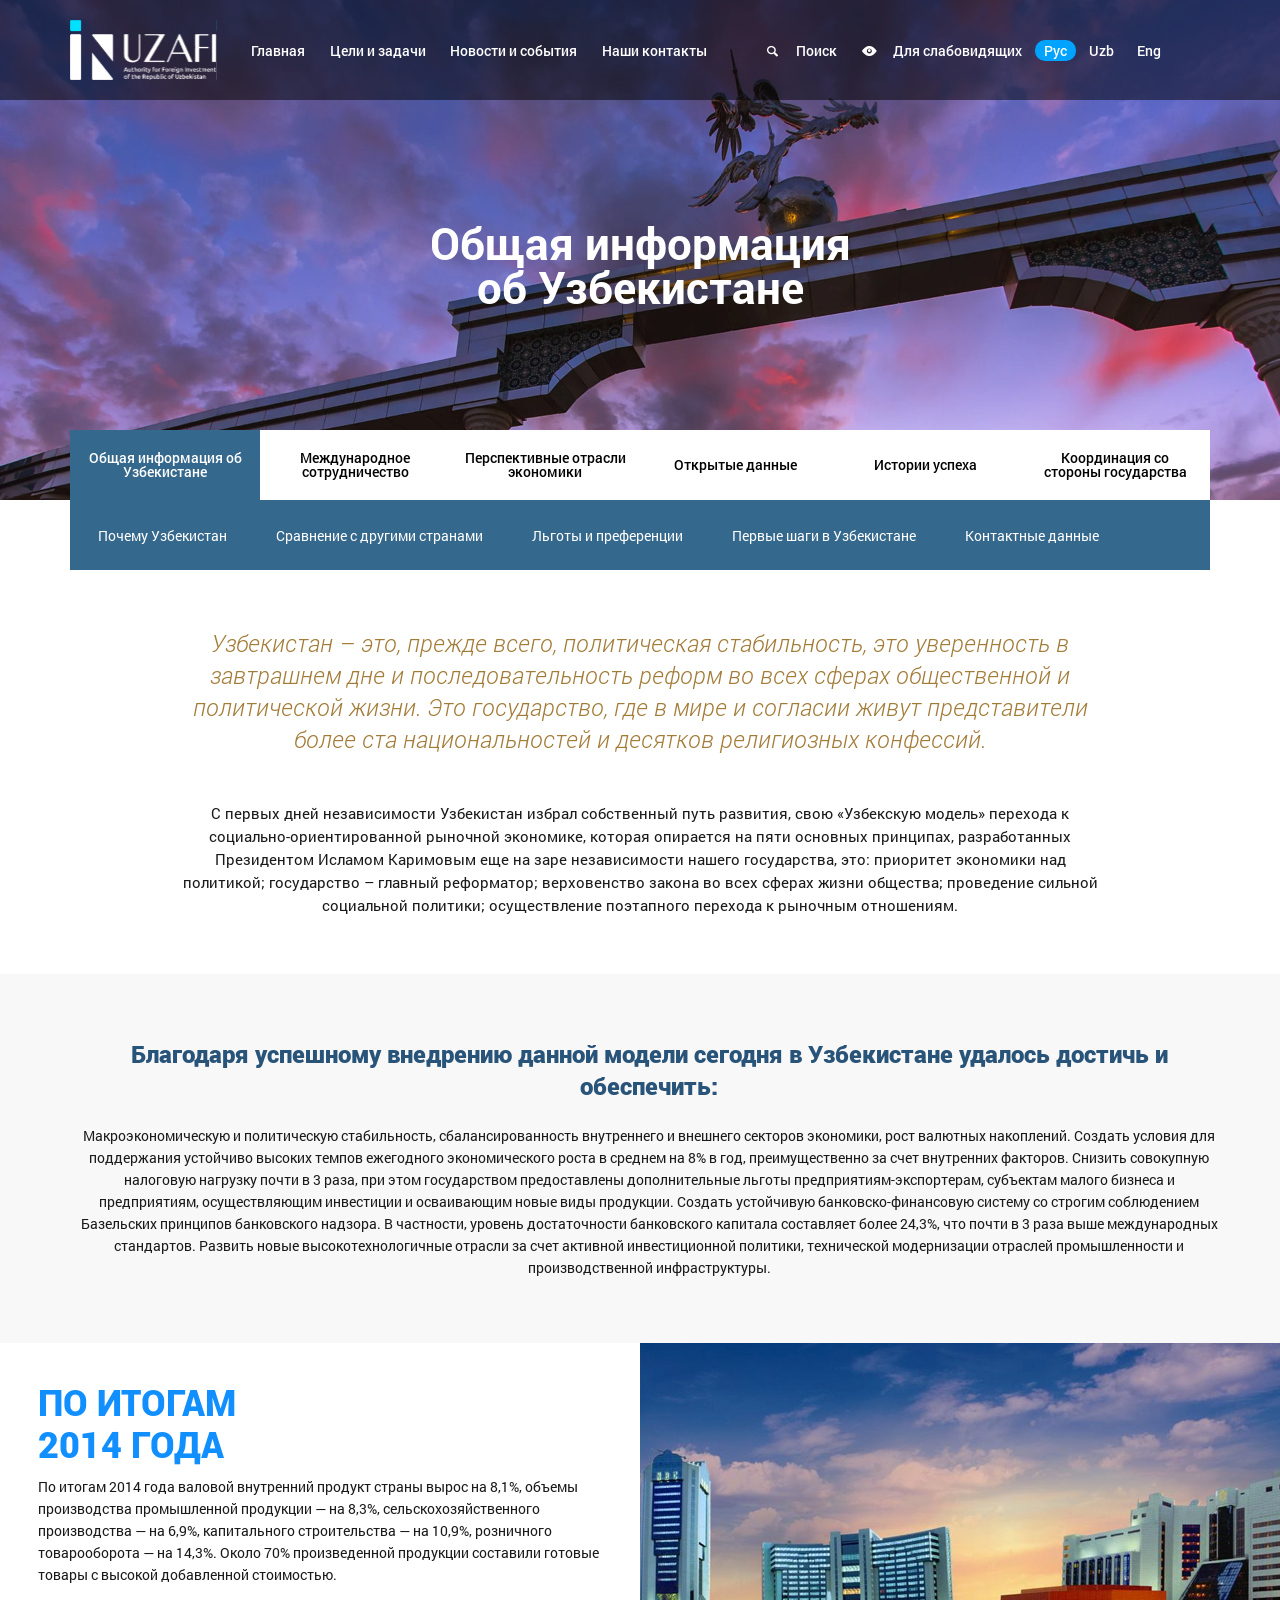
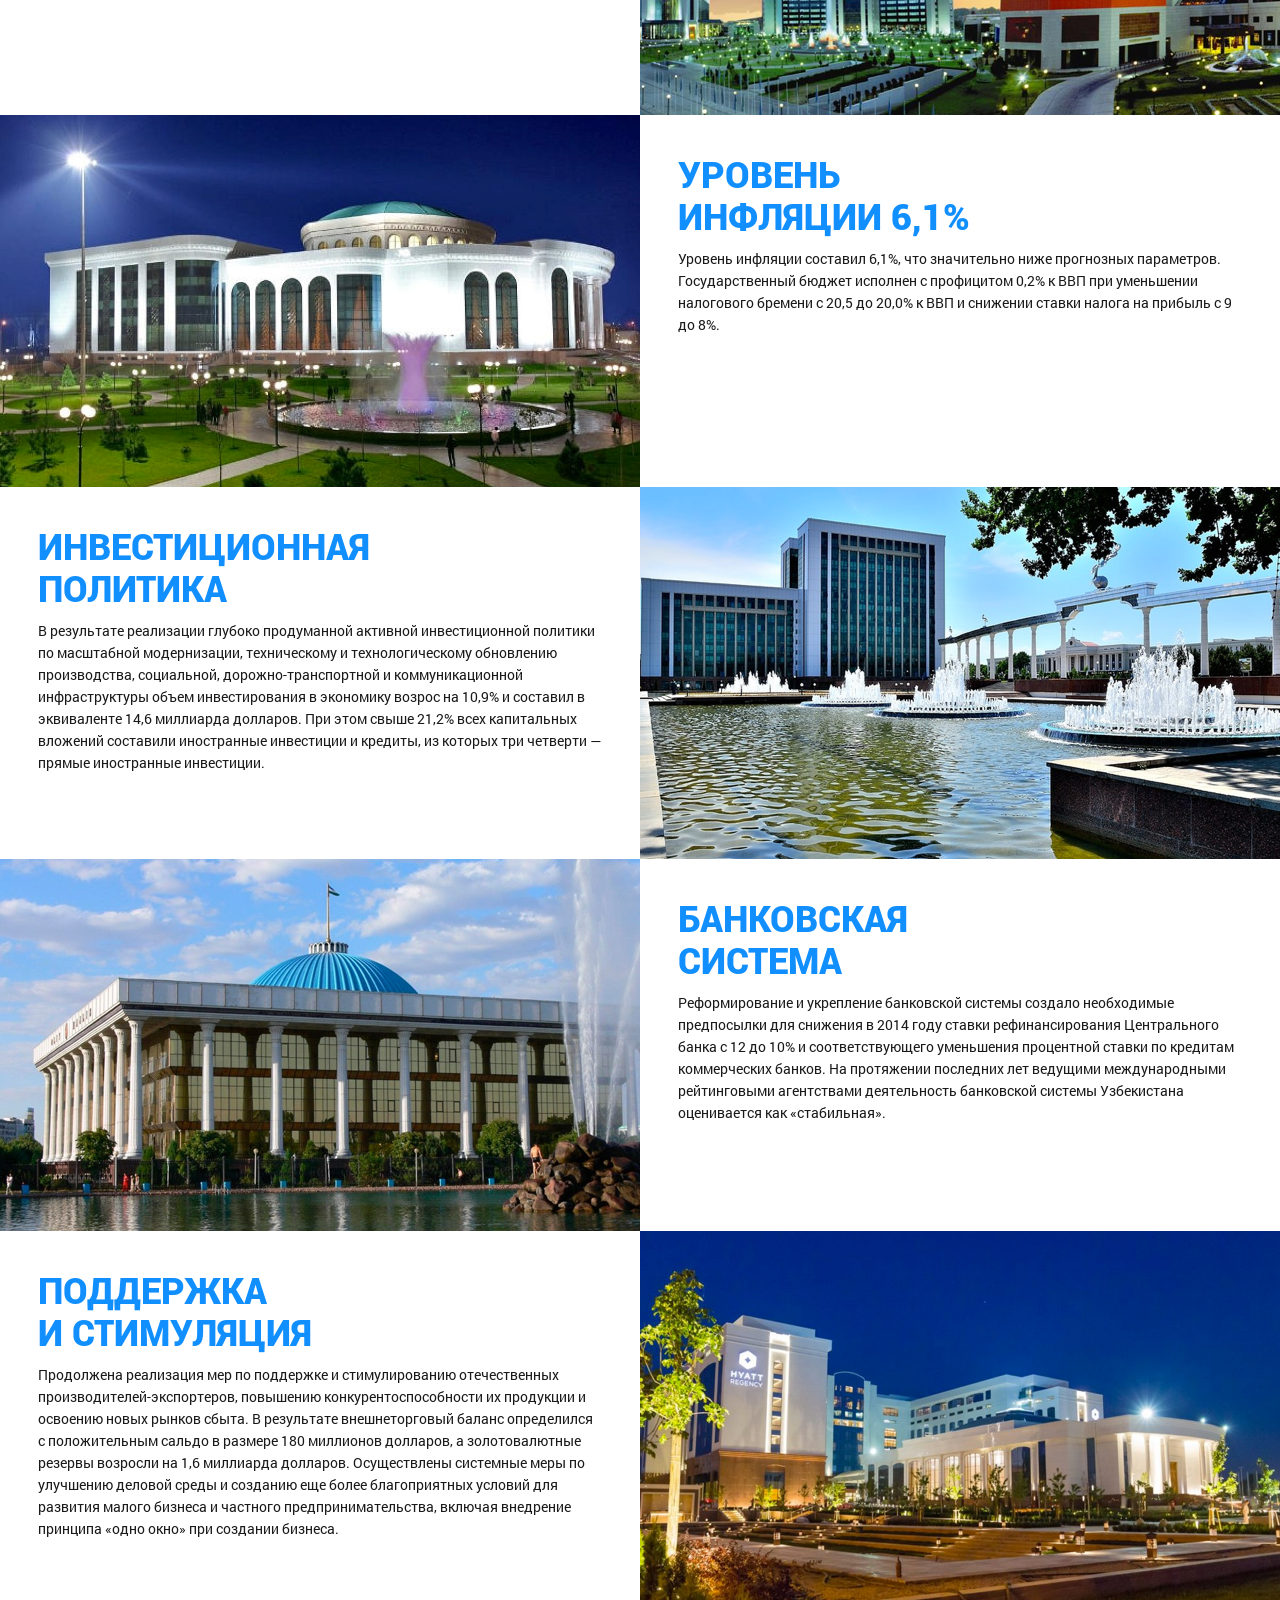
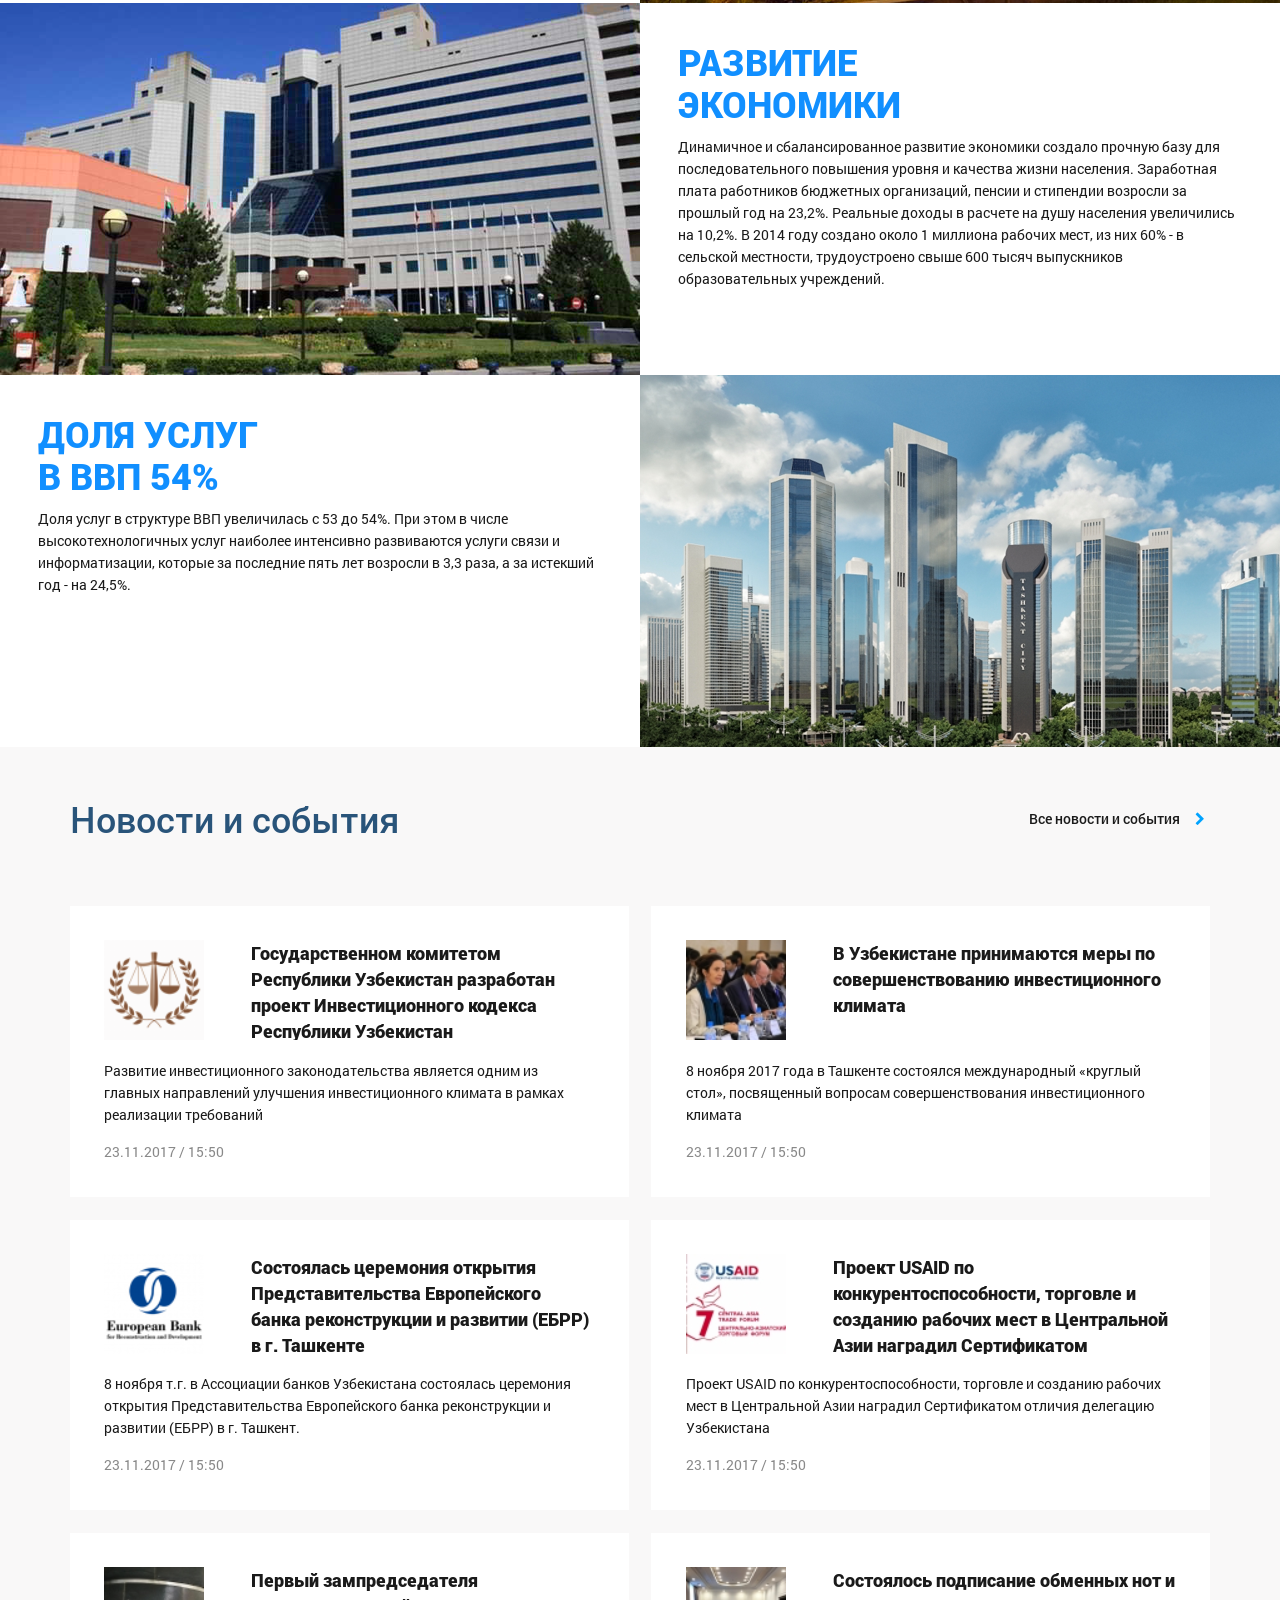
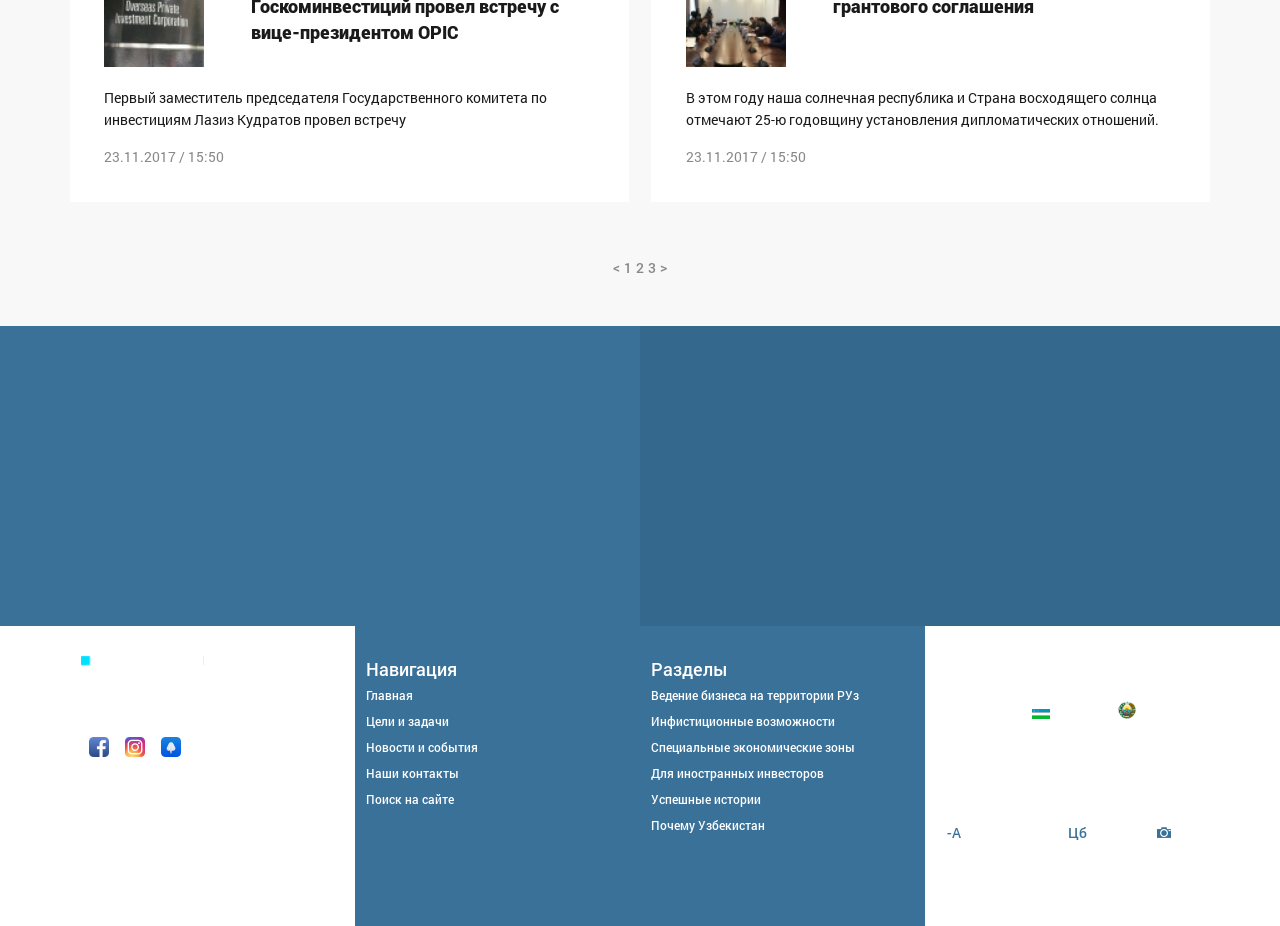
==== index.html @ 5b0d6d6d "second commit" ====
<!DOCTYPE html>
<head>
    <title>Общая информация об Узбекистане</title>
    <meta name="viewport" content="width=device-width, initial-scale=1">
    <meta http-equiv="Content-Type" content="text/html; charset=utf-8" />
    <link rel="shortcut icon" href="images/favicon.ico" />

    <!--fonts-->
    <link href="css/bootstrap.css" rel="stylesheet" type="text/css" media="all" />
    <link href="css/style.css" rel="stylesheet" type="text/css" media="all" />
    <link href="fonts/font_icon.css" type="text/css" rel="stylesheet">
    <!--//fonts-->
    <script src="js/jquery.min.js"></script>
    <!-- js -->
    <script type="text/javascript">
		function diplay_hide (blockId){ 
			if ($(blockId).css('display') == 'none'){ 
				$(blockId).animate({height: 'show'}, 200); 
			}else{     
				$(blockId).animate({height: 'hide'}, 200);
			}
		} 
    </script>
    <!-- //js -->
</head>

<body>
	<!---------- { top_menu } ------------------------------->
	<div id="topmenu">
    	<div class="topmbg"></div>
        <div class="topmct">
        	<div class="container">
            	<div class="bkpos_15">
                	<a onClick="diplay_hide('#mobakt');return false;" href="#" class="icon-menu-3 mobile_menus1"></a>
                	<a href=""><img class="logos" src="images/logo.svg" /></a>
                    <a href="" class="icon-search-1 mobile_menus2"></a>
                </div>
                
                <div class="bkpos_45 menus">
                	<a href="">Главная</a>
                    <a href="">Цели и задачи</a>
                    <a href="">Новости и события</a>
                    <a href="">Наши контакты</a>
                </div>
                
                <div class="bkpos_40 menus2">
                	<a href="" class="icon-search-1"><span>Поиск</span></a>
                    <a href="" class="icon-eye-2"><span>Для слабовидящих</span></a>
                    
                    <a href="" class="linklang_aktiv">Рус</a>
                    <a href="" class="linklang">Uzb</a>
                    <a href="" class="linklang">Eng</a>
                </div>
                <div class="clear"></div>
            </div>
        </div>
        
        <div class="topmct_mobile" id="mobakt">
        	<a href="">Главная</a>
            <a href="">Цели и задачи</a>
            <a href="">Новости и события</a>
            <a href="">Наши контакты</a>
            <a href="">Поиск</a>
            <a href="">Для слабовидящих</a>
            
            <div class="mobile_lang" >
            	<a href="" class="aktiv_mobils">Рус</a>
                <a href="">Uzb</a>
                <a href="">Eng</a>
                <div class="clear"></div>
            </div>
        </div>
    </div>
    <!---------- { top_menu } ------------------------------->
    
    <!----------- { header } -------------------------------->
    <header id="header">
    	<div class="container">
            <div class="infopovds">
                <div class="blockinf"><h1>Общая информация <br>об Узбекистане</h1></div>
            </div>
        </div>
    </header>
    <!----------- { header } -------------------------------->
    
    <!---------- { position1 } ------------------------------>
    <section id="position1">
        <div class="container submenu">
            <div class="menu1">
            <br id="tab2"/>
            <br id="tab3"/>
            <br id="tab4"/>
            <br id="tab5"/>
            <br id="tab6"/>
            <a href="#tab1"><span>Общая информация об Узбекистане</span></a>
            <a href="#tab2"><span>Международное сотрудничество</span></a>
            <a href="#tab3"><span>Перспективные отрасли экономики</span></a>
            <a href="#tab4"><span>Открытые данные</span></a>
            <a href="#tab5"><span>Истории успеха</span></a>
            <a href="#tab6"><span>Координация со стороны государства</span></a>
            <div class="subplatform">
            	<span>
                    <a href="">Почему Узбекистан</a>
                    <a href="">Сравнение с другими странами</a>
                    <a href="">Льготы и преференции</a>
                    <a href="">Первые шаги в Узбекистане</a>
                    <a href="">Контактные данные</a>
                </span>
            </div>
            
            <div class="subplatform">
            	<span>
                    <a href="">Почему Узбекистан</a>
                    <a href="">Сравнение с другими странами</a>
                    <a href="">Льготы и преференции</a>
                    <a href="">Первые шаги в Узбекистане</a>
                    <a href="">Контактные данные</a>
                </span>
            </div>
            
            <div class="subplatform">
            	<span>
                    <a href="">Почему Узбекистан</a>
                    <a href="">Сравнение с другими странами</a>
                    <a href="">Льготы и преференции</a>
                    <a href="">Первые шаги в Узбекистане</a>
                    <a href="">Контактные данные</a>
                </span>
            </div>
            
            <div class="subplatform">
            	<span>
                    <a href="">Почему Узбекистан</a>
                    <a href="">Сравнение с другими странами</a>
                    <a href="">Льготы и преференции</a>
                    <a href="">Первые шаги в Узбекистане</a>
                    <a href="">Контактные данные</a>
                </span>
            </div>
            
            <div class="subplatform">
            	<span>
                    <a href="">Почему Узбекистан</a>
                    <a href="">Сравнение с другими странами</a>
                    <a href="">Льготы и преференции</a>
                    <a href="">Первые шаги в Узбекистане</a>
                    <a href="">Контактные данные</a>
                </span>
            </div>
            
            <div class="subplatform">
            	<span>
                    <a href="">Почему Узбекистан</a>
                    <a href="">Сравнение с другими странами</a>
                    <a href="">Льготы и преференции</a>
                    <a href="">Первые шаги в Узбекистане</a>
                    <a href="">Контактные данные</a>
                </span>
            </div>
            </div>
        </div>
    </section>
    <!---------- { position1 } ------------------------------>
    
    
    
    <!---------- { position2 } ------------------------------>
    <section id="position2">
        <div class="container">
        	<div class="postbg">
            	<div class="posttext1">Узбекистан – это, прежде всего, политическая стабильность, это уверенность в завтрашнем дне и последовательность реформ во всех сферах общественной и политической жизни. Это государство, где в мире и согласии живут представители более ста национальностей и десятков религиозных конфессий.</div>
                <div class="posttext2">С первых дней независимости Узбекистан избрал собственный путь развития, свою «Узбекскую модель» перехода к социально-ориентированной рыночной экономике, которая опирается на пяти основных принципах, разработанных Президентом Исламом Каримовым еще на заре независимости нашего государства, это: приоритет экономики над политикой; государство – главный реформатор; верховенство закона во всех сферах жизни общества; проведение сильной социальной политики; осуществление поэтапного перехода к рыночным отношениям.</div>
        	</div>
        </div>
     </section>
    <!---------- { position2 } ------------------------------>
    
    
    <!---------- { position3 } ------------------------------>
    <section id="position3">
        <div class="container">
        	<div class="postext3_1">Благодаря успешному внедрению данной модели сегодня в Узбекистане удалось достичь и обеспечить:</div>
            <div class="postext3_2">Макроэкономическую и политическую стабильность, сбалансированность внутреннего и внешнего секторов экономики, рост валютных накоплений. Создать условия для поддержания устойчиво высоких темпов ежегодного экономического роста в среднем на 8% в год, преимущественно за счет внутренних факторов. Снизить совокупную налоговую нагрузку почти в 3 раза, при этом государством предоставлены дополнительные льготы предприятиям-экспортерам, субъектам малого бизнеса и предприятиям, осуществляющим инвестиции и осваивающим новые виды продукции. Создать устойчивую банковско-финансовую систему со строгим соблюдением Базельских принципов банковского надзора. В частности, уровень достаточности банковского капитала составляет более 24,3%, что почти в 3 раза выше международных стандартов. Развить новые высокотехнологичные отрасли за счет активной инвестиционной политики, технической модернизации отраслей промышленности и производственной инфраструктуры.</div>
    	</div>
    </section>
    <!---------- { position2 } ------------------------------>
    
    
    <!---------- { position4 } ------------------------------>
    <section id="position4">
    	<!-------------------------------------------->
    	<div class="steksections1">
        	<div class="bkpos_50 blsd1">
            	<div class="postext4_1">ПО ИТОГАМ <br>2014 ГОДА</div>
                <div class="postext4_2">По итогам 2014 года валовой внутренний продукт страны вырос на 8,1%, объемы производства промышленной продукции — на 8,3%, сельскохозяйственного производства — на 6,9%, капитального строительства — на 10,9%, розничного товарооборота — на 14,3%. Около 70% произведенной продукции составили готовые товары с высокой добавленной стоимостью.</div>
            </div>
            
            <div class="bkpos_50 blsd1" style="background: url(images/Bitmap.svg) no-repeat;"></div>
            <div class="clear"></div>
        </div>
        <!-------------------------------------------->
        
        
        <!-------------------------------------------->
    	<div class="steksections1">
        	<div class="bkpos_50 blsd1" style="background: url(images/Bitmap2.svg) no-repeat;"></div>
        	<div class="bkpos_50 blsd1">
            	<div class="postext4_1">УРОВЕНЬ<br>ИНФЛЯЦИИ 6,1%</div>
                <div class="postext4_2">Уровень инфляции составил 6,1%, что значительно ниже прогнозных параметров. Государственный бюджет исполнен с профицитом 0,2% к ВВП при уменьшении налогового бремени с 20,5 до 20,0% к ВВП и снижении ставки налога на прибыль с 9 до 8%.</div>
            </div>
            <div class="clear"></div>
        </div>
        <!-------------------------------------------->
        
        
        <!-------------------------------------------->
    	<div class="steksections1">
        	<div class="bkpos_50 blsd1">
            	<div class="postext4_1">ИНВЕСТИЦИОННАЯ<br>ПОЛИТИКА</div>
                <div class="postext4_2">В результате реализации глубоко продуманной активной инвестиционной политики по масштабной модернизации, техническому и технологическому обновлению производства, социальной, дорожно-транспортной и коммуникационной инфраструктуры объем инвестирования в экономику возрос на 10,9% и составил в эквиваленте 14,6 миллиарда долларов. При этом свыше 21,2% всех капитальных вложений составили иностранные инвестиции и кредиты, из которых три четверти — прямые иностранные инвестиции.</div>
            </div>
            
            <div class="bkpos_50 blsd1" style="background: url(images/Bitmap3.svg) no-repeat;"></div>
            <div class="clear"></div>
        </div>
        <!-------------------------------------------->
        
        
        <!-------------------------------------------->
    	<div class="steksections1">
        	<div class="bkpos_50 blsd1" style="background: url(images/Bitmap4.svg) no-repeat;"></div>
        	<div class="bkpos_50 blsd1">
            	<div class="postext4_1">БАНКОВСКАЯ<br>СИСТЕМА</div>
                <div class="postext4_2">Реформирование и укрепление банковской системы создало необходимые предпосылки для снижения в 2014 году ставки рефинансирования Центрального банка с 12 до 10% и соответствующего уменьшения процентной ставки по кредитам коммерческих банков. На протяжении последних лет ведущими международными рейтинговыми агентствами деятельность банковской системы Узбекистана оценивается как «стабильная».</div>
            </div>
            <div class="clear"></div>
        </div>
        <!-------------------------------------------->
        
        
        <!-------------------------------------------->
    	<div class="steksections1">
        	<div class="bkpos_50 blsd1">
            	<div class="postext4_1">ПОДДЕРЖКА<br>И СТИМУЛЯЦИЯ</div>
                <div class="postext4_2">Продолжена реализация мер по поддержке и стимулированию отечественных производителей-экспортеров, повышению конкурентоспособности их продукции и освоению новых рынков сбыта. В результате внешнеторговый баланс определился с положительным сальдо в размере 180 миллионов долларов, а золотовалютные резервы возросли на 1,6 миллиарда долларов. Осуществлены системные меры по улучшению деловой среды и созданию еще более благоприятных условий для развития малого бизнеса и частного предпринимательства, включая внедрение принципа «одно окно» при создании бизнеса.</div>
            </div>
            
            <div class="bkpos_50 blsd1" style="background: url(images/Bitmap5.svg) no-repeat;"></div>
            <div class="clear"></div>
        </div>
        <!-------------------------------------------->
        
        
        <!-------------------------------------------->
    	<div class="steksections1">
        	<div class="bkpos_50 blsd1" style="background: url(images/Bitmap6.svg) no-repeat;"></div>
        	<div class="bkpos_50 blsd1">
            	<div class="postext4_1">РАЗВИТИЕ<br>ЭКОНОМИКИ</div>
                <div class="postext4_2">Динамичное и сбалансированное развитие экономики создало прочную базу для последовательного повышения уровня и качества жизни населения. Заработная плата работников бюджетных организаций, пенсии и стипендии возросли за прошлый год на 23,2%. Реальные доходы в расчете на душу населения увеличились на 10,2%. В 2014 году создано около 1 миллиона рабочих мест, из них 60% - в сельской местности, трудоустроено свыше 600 тысяч выпускников образовательных учреждений.</div>
            </div>
            <div class="clear"></div>
        </div>
        <!-------------------------------------------->
        
        
        <!-------------------------------------------->
    	<div class="steksections1">
        	<div class="bkpos_50 blsd1">
            	<div class="postext4_1">ДОЛЯ УСЛУГ<br>В ВВП 54%</div>
                <div class="postext4_2">Доля услуг в структуре ВВП увеличилась с 53 до 54%. При этом в числе высокотехнологичных услуг наиболее интенсивно развиваются услуги связи и информатизации, которые за последние пять лет возросли в 3,3 раза, а за истекший год - на 24,5%.</div>
            </div>
            
            <div class="bkpos_50 blsd1" style="background: url(images/Bitmap7.svg) no-repeat;"></div>
            <div class="clear"></div>
        </div>
        <!-------------------------------------------->
    </section>
    <!---------- { position4 } ------------------------------>
    
    
    
    <!---------- { position5 } ------------------------------>
    <section id="position5">
    	<div class="container">
        	<div class="posblocktitle">
                <div class="bkpos_50"><h1>Новости и события</h1></div>
                <div class="bkpos_50 linksd"><a href="" >Все новости и события<span class="icon-right-open ivos"></span></a></div>
                <div class="clear"></div>
        	</div>
        	<div class="clear"></div>
        	
        	<div class="tablsert">
            	<!-------------------------------------------->
    			<div class="contaibls1">
                	<div class="cretable1">
                    	<div class="bkpos_30"><img src="images/svicon1.svg" /></div>
                        <div class="bkpos_70"><h1>Государственном комитетом Республики Узбекистан разработан проект Инвестиционного кодекса Республики Узбекистан</h1></div>
                        <div class="clear"></div>
                    </div>
                    
                    <div class="cretable2">
                    	<p>Развитие инвестиционного законодательства является одним из главных направлений улучшения инвестиционного климата
в рамках реализации требований</p>
						<span>23.11.2017 / 15:50</span>
                    </div>
                </div>
                <!-------------------------------------------->
                
            	<!-------------------------------------------->
    			<div class="contaibls2">
                    <div class="cretable1">
                    	<div class="bkpos_30"><img src="images/svicon2.svg" /></div>
                        <div class="bkpos_70"><h1>В Узбекистане принимаются меры по совершенствованию инвестиционного климата</h1></div>
                        <div class="clear"></div>
                    </div>
                    
                    <div class="cretable2">
                    	<p>8 ноября 2017 года в Ташкенте состоялся международный «круглый стол», посвященный вопросам совершенствования инвестиционного климата</p>
						<span>23.11.2017 / 15:50</span>
                    </div>
                </div>
                <!-------------------------------------------->
                
                <!-------------------------------------------->
    			<div class="contaibls1">
                	<div class="cretable1">
                    	<div class="bkpos_30"><img src="images/svicon3.svg" /></div>
                        <div class="bkpos_70"><h1>Cостоялась церемония открытия Представительства Европейского банка реконструкции и развитии (ЕБРР) в г. Ташкенте</h1></div>
                        <div class="clear"></div>
                    </div>
                    
                    <div class="cretable2">
                    	<p>8 ноября т.г. в Ассоциации банков Узбекистана состоялась церемония открытия Представительства Европейского банка реконструкции и развитии (ЕБРР) в г. Ташкент.</p>
						<span>23.11.2017 / 15:50</span>
                    </div>
                </div>
                <!-------------------------------------------->
                
            	<!-------------------------------------------->
    			<div class="contaibls2">
                    <div class="cretable1">
                    	<div class="bkpos_30"><img src="images/svicon4.svg" /></div>
                        <div class="bkpos_70"><h1>Проект USAID по конкурентоспособности, торговле и созданию рабочих мест в Центральной Азии наградил Сертификатом делегацию Узбекистана</h1></div>
                        <div class="clear"></div>
                    </div>
                    
                    <div class="cretable2">
                    	<p>Проект USAID по конкурентоспособности, торговле и созданию рабочих мест в Центральной Азии наградил Сертификатом отличия делегацию Узбекистана</p>
						<span>23.11.2017 / 15:50</span>
                    </div>
                </div>
                <!-------------------------------------------->
                
                <!-------------------------------------------->
    			<div class="contaibls1">
                	<div class="cretable1">
                    	<div class="bkpos_30"><img src="images/svicon5.svg" /></div>
                        <div class="bkpos_70"><h1>Первый зампредседателя Госкоминвестиций провел встречу с вице-президентом OPIC</h1></div>
                        <div class="clear"></div>
                    </div>
                    
                    <div class="cretable2">
                    	<p>Первый заместитель председателя Государственного комитета по инвестициям Лазиз Кудратов провел встречу</p>
						<span>23.11.2017 / 15:50</span>
                    </div>
                </div>
                <!-------------------------------------------->
                
            	<!-------------------------------------------->
    			<div class="contaibls2">
                    <div class="cretable1">
                    	<div class="bkpos_30"><img src="images/svicon6.svg" /></div>
                        <div class="bkpos_70"><h1>Состоялось подписание обменных нот и грантового соглашения</h1></div>
                        <div class="clear"></div>
                    </div>
                    
                    <div class="cretable2">
                    	<p>В этом году наша солнечная республика и Страна восходящего солнца отмечают 25-ю годовщину установления дипломатических отношений.</p>
						<span>23.11.2017 / 15:50</span>
                    </div>
                </div>
                <!-------------------------------------------->
                <div class="clear"></div>
            </div>
            
            
            <div class="navigations">
            	<a href=""><</a>
                <a href="">1</a>
                <a href="">2</a>
                <a href="">3</a>
                <a href="">></a>
            </div>
            
        </div>
    </section>
    <!---------- { position5 } ------------------------------>
    
    
    
    <!----------- { footer } -------------------------------->
    <footer id="footer">
    	<div class="footerbg">
            <div class="bkpos_50 fbgs1"></div>
            <div class="bkpos_50 fbgs2"></div>
            <div class="clear"></div>
        </div>
        <div class="clear"></div>
        
        <div class="container">
        	<div class="footcont">
        		<div class="bkpos_25 fotblocks1">
                	<img class="logos_footer" src="images/logo.svg" />
                    <div class="soc">
                    	<a href=""><img src="images/Facebook.png" /></a>
                        <a href=""><img src="images/insta.png" /></a>
                        <a href=""><img src="images/spark2.png" /></a>
                        <div class="clear"></div>
                    </div>
                    
                    <div class="cont">
                    	<p>Телефон доверия</p>
                        <h1>238 52 76</h1>
                    </div>
                    
                    <div class="copyright">
                    © Государственный комитет<br> Республики Узбекистан по<br> инвестициям, 2018
                    </div>
                </div>
                
                <div class="bkpos_25 fotblocks1 bgsfoter">
                	<div class="fnavigat">
                    	<h1>Навигация</h1>
                        <a href="">Главная</a>
                        <a href="">Цели и задачи</a>
                        <a href="">Новости и события</a>
                        <a href="">Наши контакты</a>
                        <a href="">Поиск на сайте</a>
                    </div>
                </div>
                
                <div class="bkpos_25 fotblocks1 slabs bgsfoter">
                	<div class="fnavigat">
                    	<h1>Разделы</h1>
                        <a href="">Ведение бизнеса на территории РУз</a>
                        <a href="">Инфистиционные возможности</a>
                        <a href="">Специальные экономические зоны</a>
                        <a href="">Для иностранных инвесторов</a>
                        <a href="">Успешные истории</a>
                        <a href="">Почему Узбекистан</a>
                    </div>
                </div>
                
                <div class="bkpos_25 fotblocks1">
                	<div class="fnavigat1">
                    	<h1>Символика Узбекистана</h1>
                        <div class="symvol">
                            <a href=""><img src="images/symvol1.svg" />Гимн</a>
                            <a href="" class="linedf"><img src="images/symvol2.svg" />Флаг</a>
                            <a href="" class="linedf"><img src="images/symvol3.svg" />Герб</a>
                            <div class="clear"></div>
                        </div>
                        <h1 class="slabs">Возможности для слабовидящих</h1>
                        
                        <div class="buttoms_uprav">
                        	<div class="post1uprav">
                            	<a href="" class="activf">-A</a>
                                <a href="">A</a>
                                <a href="">+A</a>
                            </div>
                            
                            <div class="post2uprav">
                            	<a href="" class="activf">Цб</a>
                                <a href="">Чб</a>
                            </div>
                            
                            <div class="post3uprav">
                            	<a href="" class="icon-camera-6 activf"></a>
                            </div>
                        	<div class="clear"></div>
                        </div>
                        
                        <div class="copys">Разработано в iHoops</div>
                    </div>
                </div>
                <div class="clear"></div>
            </div>
        </div>
    </footer>
    <!----------- { footer } -------------------------------->
</body>
</html>
---- css/style.css ----
@import url(../fonts/font.css); /*roboto1,roboto2,roboto3,roboto4,roboto5,roboto6,roboto7,roboto8,roboto9,roboto10,roboto11,roboto12,open_sans_bold,open_sans*/
/*
------------------------------
Author: Sgurskiy Andrey
Author URL: http://avvio.org
------------------------------
*/



/* =========== {сброс} ============== */
html, body, div, span, applet, object, iframe, h1, h2, h3, h4, h5, h6, p, blockquote, pre, a, abbr, acronym, address, big, cite, code, del, dfn, em, img, ins, kbd, q, s, samp, small, strike, strong, sub, sup, tt, var, b, u, i, center, dl, dt, dd, ol, ul, li, fieldset, form, label, legend, table, caption, tbody, tfoot, thead, tr, th, td,article, aside, canvas, details, embed, figure, figcaption, footer, header, hgroup, menu, nav, output, ruby, section, summary, time, mark, audio, video { margin: 0; padding: 0; border: 0; font-size: 100%; font: inherit; vertical-align: baseline } article, aside, details, figcaption, figure, footer, header, hgroup, menu, nav, section { display: block } body { line-height: 1 } ol, ul { list-style: none } blockquote, q { quotes: none } blockquote:before, blockquote:after, q:before, q:after { content: ''; content: none } table { border-collapse: collapse; border-spacing: 0 }
article,aside,details,figcaption,figure,footer,header,hgroup,nav,section,summary { display: block; }
/* =========== {сброс} ============== */


/* ========== {фон сайта} =========== */
html, html { -webkit-font-smoothing: antialiased; background-color:#ffffff !important; font-family:'roboto10',Verdana !important;}
/* ========== {фон сайта} =========== */


/* ============ {body} ============== */
body, select, input, textarea, button {outline: none; padding:0px; margin:0px;}
.clear{ clear:both;}
/* ============ {body} ============== */


/* ========= {block pack} =========== */
.bkpos_05{ float:left; width:5%; height:auto;}
.bkpos_10{ float:left; width:10%; height:auto;}
.bkpos_15{ float:left; width:15%; height:auto;}
.bkpos_20{ float:left; width:20%; height:auto;}
.bkpos_25{ float:left; width:25%; height:auto;}
.bkpos_30{ float:left; width:30%; height:auto;}
.bkpos_33{ float:left; width:33.33333333333%; height:auto;}
.bkpos_35{ float:left; width:35%; height:auto;}
.bkpos_37{ float:left; width:37%; height:auto;}
.bkpos_40{ float:left; width:40%; height:auto;}
.bkpos_45{ float:left; width:45%; height:auto;}
.bkpos_50{ float:left; width:50%; height:auto;}
.bkpos_55{ float:left; width:55%; height:auto;}
.bkpos_60{ float:left; width:60%; height:auto;}
.bkpos_63{ float:left; width:63%; height:auto;}
.bkpos_65{ float:left; width:65%; height:auto;}
.bkpos_70{ float:left; width:70%; height:auto;}
.bkpos_75{ float:left; width:75%; height:auto;}
.bkpos_80{ float:left; width:80%; height:auto;}
.bkpos_85{ float:left; width:85%; height:auto;}
.bkpos_90{ float:left; width:90%; height:auto;}
.bkpos_95{ float:left; width:95%; height:auto;}
.bkpos_100{ float:left; width:100%; height:auto;}
/* ========= {block pack} =========== */


/*----------------------------------------------------------------------------------------ОБЩЕЕ------------------------------------------------------------------------------------*/
/*------------------------ { top_menu } ---------------------------------*/
#topmenu{ height:auto; position:fixed; width:100%; z-index:999;}
.topmbg{ height:100px; background-color:#000000; opacity: 0.5;}

.mobile_menus1{ float:left; font-size:18px; color:#FFFFFF; display:none; line-height:60px; width:10%;}
.mobile_menus2{ float:right; font-size:18px; color:#FFFFFF; display:none; line-height:60px; width:10%;}
.mobile_menus1:hover{opacity:0.8;}
.mobile_menus2:hover{opacity:0.8;}
.topmct_mobile{ background-color:#FFFFFF; padding-bottom:1%; display:none;}
.topmct_mobile a{ display:block; height:35px; line-height:35px; border-bottom:1px solid #eeeeee; padding-left:4%; padding-right:4%; font-size:12px; color:#000000; transition: 0.5s;}
.topmct_mobile a:hover{ padding-left:6%;}
.mobile_lang{ margin-top:5%; }
.mobile_lang a{ width: 29%; margin-left:2%; margin-right:2%; float:left; display:block; font-size:14px; color:#000000; font-family:'roboto8',Verdana; text-align:center; font-size:12px;}
.mobile_lang a:hover{ background-color:#00A3FF; color:#FFFFFF; padding:0;}
.aktiv_mobils{background-color:#00A3FF; color:#FFFFFF !important; padding:0;}

.topmct{ height:100px; width:100%; position:relative; z-index:9; margin-top:-100px;}
.topmct .logos{ height:60px; width:auto; margin-top:20px;}
.topmct .menus{ line-height:100px;}
.topmct .menus a{ font-size:14px; color:#FFFFFF; font-family:'roboto8',Verdana; padding-left:2%; padding-right:2%;}
.topmct .menus a:hover{opacity: 0.7;}
.menus2{line-height:100px;}
.topmct .menus2 a{ font-size:14px; color:#FFFFFF; font-family:'roboto8',Verdana; padding-left:2%; padding-right:2%;}
.topmct .menus2 a:hover{opacity: 0.7;}
.topmct .menus2 a span{ padding-left:3%;}

.linklang{}
.linklang:hover{ background-color:#00A3FF; padding-left:5px; padding-right:5px; padding-top:1px; padding-bottom:1px; border-radius:10px; opacity: 1 !important;}
.linklang_aktiv{ background-color:#00A3FF; padding-left:5px; padding-right:5px; padding-top:1px; padding-bottom:1px; border-radius:10px;}
.linklang_aktiv:hover{ opacity: 1 !important;}
/*------------------------ { top_menu } ---------------------------------*/


/*------------------------ { footer } --------------------------------*/
#footer{ background-color:#3A7199; height:300px;}
.footerbg{}
.fbgs1{height:300px; background-color:#3A7199;}
.fbgs2{height:300px; background-color:#35688D;}

.footcont{  width:100%;  height:300px; display:block; margin-top:-300px;  z-index:9; position:relative; }
.fotblocks1{ height:300px; padding-top:30px; padding-bottom:30px; padding-left:1%; padding-right:1%;}
.logos_footer{ height:50px; width:auto; margin-bottom:8%;}
.soc{ margin-bottom:8%;}
.soc a{ height:20px; width:20px; float: left; display:block; margin:3%;}
.soc a img{ height:20px; width:20px;}

.cont{margin-bottom:8%;}
.cont p{color:#fff; font-family:'roboto3',Verdana; font-size:12px;}
.cont h1{color:#fff; font-family:'roboto8',Verdana; font-size:24px;}

.copyright{color:#fff; font-family:'roboto3',Verdana; font-size:10px;}

.fnavigat{}
.fnavigat h1{color:#fff; font-family:'roboto8',Verdana; font-size:18px; line-height:26px;}
.fnavigat a{ display:block; color:#fff; font-family:'roboto8',Verdana; font-size:12px; line-height:26px;}
.fnavigat a:hover{ opacity:0.7;}

.fnavigat1{}
.fnavigat1 h1{color:#fff; font-family:'roboto8',Verdana; font-size:18px; line-height:26px;}

.symvol{ margin-top:7%; margin-bottom:7%;}
.symvol a{color:#fff; font-family:'roboto8',Verdana; font-size:14px; margin-top:-5px; display:block; float:left; width:33%; height:30px; line-height:30px;}
.symvol a:hover{opacity:0.7;}
.linedf{border-left:1px solid #FFFFFF; padding-left:3%; padding-right:3%;}
.symvol a img{padding-right:12px; margin-bottom:-4px;}

.buttoms_uprav{ margin-top:7%;}
.post1uprav{ float:left; margin-right:15px;}
.post1uprav a{ display:block; float:left; margin:3px; width:30px; height:30px; border-radius:6px; border:1px solid #FFFFFF; line-height:30px; text-align:center; color:#FFFFFF; font-family:'roboto8',Verdana; font-size:14px;}
.post1uprav a:hover{color:#3A7199; background-color:#FFFFFF; }

.post2uprav{ float:left; margin-right:15px;}
.post2uprav a{ display:block; float:left; margin:3px; width:30px; height:30px; border-radius:6px; border:1px solid #FFFFFF; line-height:30px; text-align:center; color:#FFFFFF; font-family:'roboto8',Verdana; font-size:14px;}
.post2uprav a:hover{color:#3A7199; background-color:#FFFFFF; }

.post3uprav{ float:left; margin-right:15px;}
.post3uprav a{ display:block; float:left; margin:3px; width:30px; height:30px; border-radius:6px; border:1px solid #FFFFFF; line-height:30px; text-align:center; color:#FFFFFF; font-family:'roboto8',Verdana; font-size:14px;}
.post3uprav a:hover{color:#3A7199; background-color:#FFFFFF; }

.activf{color:#3A7199 !important; background-color:#FFFFFF;}

.copys{ margin-top:7%; color:#fff; font-family:'roboto1',Verdana; font-size:10px;}
.bgsfoter{background-color:#3A7199;}
/*------------------------ { footer } --------------------------------*/
/*----------------------------------------------------------------------------------------ОБЩЕЕ------------------------------------------------------------------------------------*/


/*--------------------------------------------------------------------------------------СТРАНИЦА1----------------------------------------------------------------------------------*/
/*------------------------ { header } ---------------------------------*/
#header{
background: url("../images/header.svg") no-repeat;
background-size:cover;
-webkit-background-size: cover;
-o-background-size: cover;
-ms-background-size: cover;
-moz-background-size: cover;
height:500px;
padding-top:100px;
padding-bottom:70px;
}

.infopovds{ display:table; text-align:center; color:#FFFFFF; width:100%; height:330px;}
.blockinf{display: table-cell; vertical-align: middle;}
.blockinf h1{ font-size:44px; font-family:'roboto3',Verdana;}
/*------------------------ { header } ---------------------------------*/


/*----------------------- { position1 } -------------------------------*/
#position1{ position:relative; z-index:9; margin-top:-70px;}
.submenu{}
#tab2, #tab3, #tab4, #tab5, #tab6 {position: fixed;}

.menu1 > a,
.menu1 #tab2:target ~ a:nth-of-type(1),
.menu1 #tab3:target ~ a:nth-of-type(1),
.menu1 #tab4:target ~ a:nth-of-type(1),
.menu1 #tab5:target ~ a:nth-of-type(1),
.menu1 #tab6:target ~ a:nth-of-type(1),
.menu1 > div { padding: 5px; }

.menu1 > a { height:70px; padding:1%; width:16.666667%;  display:table; float:left; text-align:center; background-color:#FFFFFF; font-size:14px; color:#000000; font-family:'roboto8',Verdana;}
.menu1 > a span{ display: table-cell; vertical-align: middle;}
.subplatform{ height:70px; display:block; background-color:#35688D; clear:both; line-height:60px; }
.subplatform a{ font-family:'roboto10',Verdana; color:#FFFFFF; font-size:14px; padding-left:2%; padding-right:2%;}
.subplatform a:hover{ opacity:0.7;}

#tab2,
#tab3,
#tab4,
#tab5,
#tab6,
.menu1 > div,
.menu1 #tab2:target ~ div:nth-of-type(1),
.menu1 #tab3:target ~ div:nth-of-type(1), 
.menu1 #tab4:target ~ div:nth-of-type(1), 
.menu1 #tab5:target ~ div:nth-of-type(1),
.menu1 #tab6:target ~ div:nth-of-type(1) {display: none; }

.menu1 > div:nth-of-type(1),
.menu1 #tab2:target ~ div:nth-of-type(2),
.menu1 #tab3:target ~ div:nth-of-type(3),
.menu1 #tab4:target ~ div:nth-of-type(4),
.menu1 #tab5:target ~ div:nth-of-type(5),
.menu1 #tab6:target ~ div:nth-of-type(6) { display: block; }

.menu1 > a:nth-of-type(1),
.menu1 #tab2:target ~ a:nth-of-type(2),
.menu1 #tab3:target ~ a:nth-of-type(3),
.menu1 #tab4:target ~ a:nth-of-type(4),
.menu1 #tab5:target ~ a:nth-of-type(5),
.menu1 #tab6:target ~ a:nth-of-type(6) { background-color:#35688D !important; color:#FFFFFF !important;  }
/*----------------------- { position1 } -------------------------------*/


/*----------------------- { position2 } -------------------------------*/
#position2{}
.postbg{
width:90%; margin-left:5%; margin-right:5%;
background: url("../images/map.svg") no-repeat;
background-size:cover;
-webkit-background-size: cover;
-o-background-size: cover;
-ms-background-size: cover;
-moz-background-size: cover;
padding-top:5%;
padding-bottom:5%;
padding-left:4%;
padding-right:4%;
}

.posttext1{ text-align:center; color:#A27B37; font-family:'roboto7',Verdana; font-size:24px; line-height:32px;}
.posttext2{ text-align:center; color:#1A1A1A; font-family:'roboto10',Verdana; font-size:15px; line-height:23px; margin-top:5%;}
/*----------------------- { position2 } -------------------------------*/

/*----------------------- { position3 } -------------------------------*/
#position3{ background-color:#f9f8f8; text-align:center; padding:5%;}
.postext3_1{color:#29547A; font-family:'roboto1',Verdana; font-size:24px; line-height:32px;}
.postext3_2{color:#1A1A1A; font-family:'roboto10',Verdana; font-size:14px; line-height:22px; margin-top:2%;}
/*----------------------- { position3 } -------------------------------*/



/*----------------------- { position4 } -------------------------------*/
#position4{}
.steksections1 .blsd1{ 
min-height:372px; 
padding:3%;
background-size:cover !important;
-webkit-background-size: cover !important;
-o-background-size: cover !important;
-ms-background-size: cover !important;
-moz-background-size: cover !important;
}
.postext4_1{color:#118FFF; font-family:'roboto1',Verdana; font-size:36px; line-height:42px;}
.postext4_2{color:#1A1A1A; font-family:'roboto10',Verdana; font-size:14px; line-height:22px; margin-top:2%;}
/*----------------------- { position4 } -------------------------------*/

/*----------------------- { position5 } -------------------------------*/
#position5{background-color:#f9f8f8; padding-top:4%; padding-bottom:4%;}
.posblocktitle{ height:40px; line-height:40px; margin-bottom:6%;}
.posblocktitle h1{color:#29547A; font-family:'roboto8',Verdana; font-size:36px; line-height:42px;}
.posblocktitle a{color:#1A1A1A; font-family:'roboto8',Verdana; font-size:14px;}
.posblocktitle .linksd{ text-align:right;}
.ivos{ padding-left:10px; color:#00A3FF; font-size:14px;}
.tablesrpos{display: table-cell; vertical-align: middle; width:100%;}

.tablsert{ width:100%;}
.contaibls1{float:left; width:49%; margin-right:1%; display:block; background-color:#FFFFFF; padding:3%; margin-bottom:2%;}
.contaibls2{float:left; width:49%; margin-left:1%; display:block; background-color:#FFFFFF; padding:3%; margin-bottom:2%;}
.cretable1{ height:100px; overflow:hidden;}
.cretable1 img{ height:100px; width:100px; display:table;}
.cretable1 h1{color:#1A1A1A; font-family:'roboto1',Verdana; font-size:18px; line-height:26px;}
.cretable2{ margin-top:4%;}
.cretable2 p{color:#1A1A1A; font-family:'roboto10',Verdana; font-size:14px; line-height:22px;}
.cretable2 span{color:#898989; font-family:'roboto10',Verdana; font-size:14px; line-height:22px; padding-top:3%; display:block;}

.navigations{ margin-top:3%; text-align:center;}
.navigations a{color:#898989; font-family:'roboto8',Verdana; font-size:14px;}
.navigations a:hover{color:#1A1A1A;}
/*----------------------- { position5 } -------------------------------*/
/*--------------------------------------------------------------------------------------СТРАНИЦА1----------------------------------------------------------------------------------*/

/*--------------------------------------------------------------------------------------СТРАНИЦА2----------------------------------------------------------------------------------*/

/*------------------------ { header } ---------------------------------*/
#slide{}
.slide_p4{
height:600px;
background-size:cover !important;
-webkit-background-size: cover !important;
-o-background-size: cover !important;
-ms-background-size: cover !important;
-moz-background-size: cover !important;
}
.sdio{display:table; width:100%; height:600px;}
.slide_container{display: table-cell; vertical-align: middle; width:100%;}
.slide_container h1{color:#ffffff; font-family:'roboto3',Verdana; font-size:44px; line-height:54px;}
.slide_container p{color:#ffffff; font-family:'roboto8',Verdana; font-size:15px; line-height:25px;}
.slide_container a{ display:block; height:48px; display: table; border-radius:5px; line-height:48px; border:1px solid #FFFFFF; padding-left:4%; padding-right:4%; color:#ffffff; font-family:'roboto3',Verdana; font-size:15px; margin-top:3%;}
/*------------------------ { header } ---------------------------------*/

/*--------------------- { position1_page } ----------------------------*/
#position1_page{background-color:#fff;}
.pageselect{   border-right:1px solid #eeeeee; border-bottom:1px solid #eeeeee; transition: 0.5s;}
.blocksd_pag{ height:300px; margin-top:-300px; display:table; width:100%; position:relative; z-index:9;}
.tabck{display: table-cell; vertical-align: middle; }
.blocksd_pag h1{color:#1A1A1A; font-family:'roboto3',Verdana; font-size:28px; line-height:28px; text-align:center; transition: 0.5s;}
.blocksd_pag a{ display: table; margin-left:auto; margin-right:auto; height:40px; line-height:40px; background-color:#00A3FF; color:#FFFFFF; text-align:center; padding-left:7%; padding-right:7%; border-radius:5px; margin-top:4%; transition: 0.5s; }
.bg_activ{background-color:#fff; transition: 0.5s;}
.bg_activ_img{
background-size:cover !important;
-webkit-background-size: cover !important;
-o-background-size: cover !important;
-ms-background-size: cover !important;
-moz-background-size: cover !important;
height:300px;
opacity:0;
transition: 0.5s;
}

.pageselect:hover{ border-right:1px solid #356891; border-bottom:1px solid #356891;}
.pageselect:hover h1{ color:#FFFFFF;}
.pageselect:hover a{box-shadow: 0 6px 6px rgba(0, 0, 0, .2);}
.pageselect:hover .bg_activ{background-color:#356891;}
.pageselect:hover .bg_activ_img{opacity:0.1;}
/*--------------------- { position1_page } ----------------------------*/
/*--------------------------------------------------------------------------------------СТРАНИЦА2----------------------------------------------------------------------------------*/

@media(max-width:1250px){
/*----------------------------------------------------------------------------------------ОБЩЕЕ------------------------------------------------------------------------------------*/
/*------------------------ { top_menu } ---------------------------------*/
#topmenu{ }
.topmbg{ height:60px;}
.topmct{ height:60px; margin-top:-60px;}
.topmct .bkpos_15{ width:100%; float:none;}
.topmct .bkpos_45{ display:none;}
.topmct .bkpos_40{ display:none;}

.mobile_menus1{display:block;}
.mobile_menus2{display:block;}
.topmct .logos{ height:40px; width:auto; float:left; display:block; margin-top:10px; width:80%;}
/*------------------------ { top_menu } ---------------------------------*/

/*------------------------ { footer } --------------------------------*/
#footer{height: auto;}
.footerbg{ display:none;}
.footcont{  width:100%;  height: auto;  margin-top:0;  }
.footcont .bkpos_25{ width:100%; float:none; text-align:center; margin-bottom:12%;}
.fotblocks1{ height: auto;  padding-left:0%; padding-right:0%; padding-top:0px; padding-bottom:0px;}

.soc{ display: table; margin-left:auto; margin-right:auto; width:100px;}
.soc a{ margin:5px;}

.cont{display:none;}
.copyright{display:none;}
.slabs{display:none;}

.fnavigat{}
.fnavigat h1{color:#fff; font-family:'roboto8',Verdana; font-size:18px; line-height:26px;}
.fnavigat a{ display:block; color:#fff; font-family:'roboto8',Verdana; font-size:12px; line-height:26px;}
.fnavigat a:hover{ opacity:0.7;}

.fnavigat1{}
.fnavigat1 h1{color:#fff; font-family:'roboto8',Verdana; font-size:18px; line-height:26px;}

.symvol{ margin-top:7%; margin-bottom:7%;}
.symvol a{color:#fff; font-family:'roboto8',Verdana; font-size:14px; margin-top:-5px; display:block; float:left; width:33%; height:30px; line-height:30px;}
.symvol a:hover{opacity:0.7;}
.linedf{border-left:1px solid #FFFFFF; padding-left:3%; padding-right:3%;}
.symvol a img{padding-right:12px; margin-bottom:-4px;}

.buttoms_uprav{display:none;}
.copys{ margin-top:7%; color:#fff; font-family:'roboto1',Verdana; font-size:10px;}
/*------------------------ { footer } --------------------------------*/
/*----------------------------------------------------------------------------------------ОБЩЕЕ------------------------------------------------------------------------------------*/



/*--------------------------------------------------------------------------------------СТРАНИЦА1----------------------------------------------------------------------------------*/
/*----------------------- { position1 } -------------------------------*/
.menu1 > a {  width:33.33333333333%; }
.subplatform{ height: auto; }
/*----------------------- { position1 } -------------------------------*/


/*----------------------- { position5 } -------------------------------*/
.cretable1 img{ height:80px; width:80px;}
.cretable1 h1{font-size:16px;}
.cretable2 p{font-size:12px; }
.cretable2 span{font-size:12px;}
/*----------------------- { position5 } -------------------------------*/
/*--------------------------------------------------------------------------------------СТРАНИЦА1----------------------------------------------------------------------------------*/
}

@media(max-width:748px){
/*----------------------------------------------------------------------------------------ОБЩЕЕ------------------------------------------------------------------------------------*/
/*------------------------ { top_menu } ---------------------------------*/
#topmenu{ }
.topmbg{ height:60px;}
.topmct{ height:60px; margin-top:-60px;}
.topmct .bkpos_15{ width:100%; float:none;}
.topmct .bkpos_45{ display:none;}
.topmct .bkpos_40{ display:none;}

.mobile_menus1{display:block;}
.mobile_menus2{display:block;}
.topmct .logos{ height:40px; width:auto; float:left; display:block; margin-top:10px; width:80%;}
/*------------------------ { top_menu } ---------------------------------*/

/*------------------------ { footer } --------------------------------*/
#footer{height: auto;}
.footerbg{ display:none;}
.footcont{  width:100%;  height: auto;  margin-top:0; }
.footcont .bkpos_25{ width:100%; float:none; text-align:center; margin-bottom:12%;}
.fotblocks1{ height: auto; padding-left:0%; padding-right:0%; padding-top:0px; padding-bottom:0px;}

.soc{ display: table; margin-left:auto; margin-right:auto; width:90px;}
.soc a{ margin:5px;}

.cont{display:none;}
.copyright{display:none;}
.slabs{display:none;}

.fnavigat{}
.fnavigat h1{color:#fff; font-family:'roboto8',Verdana; font-size:18px; line-height:26px;}
.fnavigat a{ display:block; color:#fff; font-family:'roboto8',Verdana; font-size:12px; line-height:26px;}
.fnavigat a:hover{ opacity:0.7;}

.fnavigat1{}
.fnavigat1 h1{color:#fff; font-family:'roboto8',Verdana; font-size:18px; line-height:26px;}

.symvol{ margin-top:7%; margin-bottom:7%;}
.symvol a{color:#fff; font-family:'roboto8',Verdana; font-size:14px; margin-top:-5px; display:block; float:left; width:33%; height:30px; line-height:30px;}
.symvol a:hover{opacity:0.7;}
.linedf{border-left:1px solid #FFFFFF; padding-left:3%; padding-right:3%;}
.symvol a img{padding-right:12px; margin-bottom:-4px;}

.buttoms_uprav{display:none;}
.copys{ margin-top:7%; color:#fff; font-family:'roboto1',Verdana; font-size:10px;}
/*------------------------ { footer } --------------------------------*/
/*----------------------------------------------------------------------------------------ОБЩЕЕ------------------------------------------------------------------------------------*/

/*--------------------------------------------------------------------------------------СТРАНИЦА1----------------------------------------------------------------------------------*/
/*------------------------ { header } ---------------------------------*/
.blockinf h1{ font-size:36px;}
/*------------------------ { header } ---------------------------------*/


/*----------------------- { position1 } -------------------------------*/
#position1{ position:relative; z-index:9; margin-top:-75px;}
.menu1 > a { height:50px;  width:50%; font-size:10px; }
.subplatform{ height: auto; line-height: normal; text-align:center;}
.subplatform a{font-size:12px; padding-left:0%; padding-right:0%; display:block; padding-top:6px; padding-bottom:6px; }
/*----------------------- { position1 } -------------------------------*/


/*----------------------- { position2 } -------------------------------*/
#position2{}
.postbg{width:100%; margin-left:0%; margin-right:0%; padding-top:5%; padding-bottom:5%; padding-left:2%; padding-right:2%;}
.posttext1{ font-size:18px; }
.posttext2{ font-size:12px; margin-top:9%;}
/*----------------------- { position2 } -------------------------------*/


/*----------------------- { position3 } -------------------------------*/
#position3{ padding:0%; padding-top:6%; padding-bottom:6%; padding-left:1%; padding-right:1%;}
.postext3_1{font-size:18px;}
.postext3_2{font-size:12px; margin-top:4%;}
/*----------------------- { position3 } -------------------------------*/


/*----------------------- { position4 } -------------------------------*/
#position4{}
.steksections1 .bkpos_50{ width:100%; float:left;}
.steksections1 .blsd1{ 
min-height:372px; 
padding:5%;
}
.postext4_1{font-size:24px;text-align:center;}
.postext4_2{font-size:14px; text-align:center;}
/*----------------------- { position4 } -------------------------------*/


/*----------------------- { position5 } -------------------------------*/
#position5{padding-top:12%; padding-bottom:12%;}
.posblocktitle .bkpos_50{ width:100%; float:none; text-align:center;}
.posblocktitle{ height: auto; line-height: normal; margin-bottom:10%;}
.posblocktitle h1{ font-size:28px; }
.posblocktitle .linksd{ text-align:center;}


.tablsert{ width:100%;}
.contaibls1{float:none; width:100%; margin-right:0%; display:block; padding:2%; margin-bottom:5%;}
.contaibls2{float:none; width:100%; margin-left:0%; display:block;  padding:2%; margin-bottom:5%;}
.cretable1 img{ height:70px; width:70px; }
.cretable1 h1{font-size:16px;}
.cretable2 p{ font-size:12px; }
.cretable2 span{font-size:12px;}
/*----------------------- { position5 } -------------------------------*/
/*--------------------------------------------------------------------------------------СТРАНИЦА1----------------------------------------------------------------------------------*/

/*--------------------------------------------------------------------------------------СТРАНИЦА2----------------------------------------------------------------------------------*/
/*--------------------- { position1_page } ----------------------------*/
#position1_page .bkpos_33{ float:none; width:100%;}
/*--------------------- { position1_page } ----------------------------*/
/*--------------------------------------------------------------------------------------СТРАНИЦА2----------------------------------------------------------------------------------*/
}
---- fonts/font_icon.css ----
@font-face {
  font-family: 'fontello';
  src: url('icon/fontello.eot?62548169');
  src: url('icon/fontello.eot?62548169#iefix') format('embedded-opentype'),
       url('icon/fontello.woff2?62548169') format('woff2'),
       url('icon/fontello.woff?62548169') format('woff'),
       url('icon/fontello.ttf?62548169') format('truetype'),
       url('icon/fontello.svg?62548169#fontello') format('svg');
  font-weight: normal;
  font-style: normal;
}
 
.icon-link:before { content: '\e800'; } /* '?' */
.icon-cog-alt:before { content: '\e801'; } /* '?' */
.icon-wrench:before { content: '\e802'; } /* '?' */
.icon-right-open:before { content: '\e803'; } /* '?' */
.icon-left-open:before { content: '\e804'; } /* '?' */
.icon-down-open:before { content: '\e805'; } /* '?' */
.icon-up-open:before { content: '\e806'; } /* '?' */
.icon-down-dir:before { content: '\e807'; } /* '?' */
.icon-up-dir:before { content: '\e808'; } /* '?' */
.icon-left-dir:before { content: '\e809'; } /* '?' */
.icon-right-dir:before { content: '\e80a'; } /* '?' */
.icon-text-width:before { content: '\e80b'; } /* '?' */
.icon-text-height:before { content: '\e80c'; } /* '?' */
.icon-check:before { content: '\e80d'; } /* '?' */
.icon-tools:before { content: '\e80e'; } /* '?' */
.icon-map:before { content: '\e80f'; } /* '?' */
.icon-users:before { content: '\e810'; } /* '?' */
.icon-layout:before { content: '\e811'; } /* '?' */
.icon-check-1:before { content: '\e812'; } /* '?' */
.icon-cancel:before { content: '\e813'; } /* '?' */
.icon-down-open-big:before { content: '\e814'; } /* '?' */
.icon-left-open-big:before { content: '\e815'; } /* '?' */
.icon-right-open-big:before { content: '\e816'; } /* '?' */
.icon-up-open-big:before { content: '\e817'; } /* '?' */
.icon-th-outline:before { content: '\e818'; } /* '?' */
.icon-th:before { content: '\e819'; } /* '?' */
.icon-th-large-outline:before { content: '\e81a'; } /* '?' */
.icon-th-large:before { content: '\e81b'; } /* '?' */
.icon-th-list-outline:before { content: '\e81c'; } /* '?' */
.icon-th-list:before { content: '\e81d'; } /* '?' */
.icon-sun:before { content: '\e81e'; } /* '?' */
.icon-sun-inv:before { content: '\e81f'; } /* '?' */
.icon-cloud:before { content: '\e820'; } /* '?' */
.icon-rain:before { content: '\e821'; } /* '?' */
.icon-flash:before { content: '\e822'; } /* '?' */
.icon-moon:before { content: '\e823'; } /* '?' */
.icon-umbrella:before { content: '\e824'; } /* '?' */
.icon-moon-inv:before { content: '\e825'; } /* '?' */
.icon-equalizer:before { content: '\e826'; } /* '?' */
.icon-article:before { content: '\e827'; } /* '?' */
.icon-article-alt:before { content: '\e828'; } /* '?' */
.icon-plus-circle:before { content: '\e829'; } /* '?' */
.icon-minus-circle:before { content: '\e82a'; } /* '?' */
.icon-cancel-circle:before { content: '\e82b'; } /* '?' */
.icon-ok-circle:before { content: '\e82c'; } /* '?' */
.icon-clouds-flash:before { content: '\e82d'; } /* '?' */
.icon-clouds:before { content: '\e82e'; } /* '?' */
.icon-hail:before { content: '\e82f'; } /* '?' */
.icon-snow-heavy:before { content: '\e830'; } /* '?' */
.icon-snow-alt:before { content: '\e831'; } /* '?' */
.icon-snow:before { content: '\e832'; } /* '?' */
.icon-windy-rain:before { content: '\e833'; } /* '?' */
.icon-windy-inv:before { content: '\e834'; } /* '?' */
.icon-sunrise:before { content: '\e835'; } /* '?' */
.icon-sun-1:before { content: '\e836'; } /* '?' */
.icon-moon-1:before { content: '\e837'; } /* '?' */
.icon-eclipse:before { content: '\e838'; } /* '?' */
.icon-mist:before { content: '\e839'; } /* '?' */
.icon-wind:before { content: '\e83a'; } /* '?' */
.icon-snowflake:before { content: '\e83b'; } /* '?' */
.icon-cloud-sun:before { content: '\e83c'; } /* '?' */
.icon-cloud-moon:before { content: '\e83d'; } /* '?' */
.icon-fog-sun:before { content: '\e83e'; } /* '?' */
.icon-fog-moon:before { content: '\e83f'; } /* '?' */
.icon-fog-cloud:before { content: '\e840'; } /* '?' */
.icon-fog:before { content: '\e841'; } /* '?' */
.icon-cloud-1:before { content: '\e842'; } /* '?' */
.icon-cloud-flash:before { content: '\e843'; } /* '?' */
.icon-cloud-flash-alt:before { content: '\e844'; } /* '?' */
.icon-drizzle:before { content: '\e845'; } /* '?' */
.icon-rain-1:before { content: '\e846'; } /* '?' */
.icon-windy:before { content: '\e847'; } /* '?' */
.icon-rain-inv:before { content: '\e848'; } /* '?' */
.icon-drizzle-inv:before { content: '\e849'; } /* '?' */
.icon-cloud-flash-inv:before { content: '\e84a'; } /* '?' */
.icon-cloud-inv:before { content: '\e84b'; } /* '?' */
.icon-cloud-moon-inv:before { content: '\e84c'; } /* '?' */
.icon-cloud-sun-inv:before { content: '\e84d'; } /* '?' */
.icon-moon-inv-1:before { content: '\e84e'; } /* '?' */
.icon-sun-inv-1:before { content: '\e84f'; } /* '?' */
.icon-clouds-flash-alt:before { content: '\e850'; } /* '?' */
.icon-fahrenheit:before { content: '\e851'; } /* '?' */
.icon-na:before { content: '\e852'; } /* '?' */
.icon-celcius:before { content: '\e853'; } /* '?' */
.icon-windy-rain-inv:before { content: '\e854'; } /* '?' */
.icon-snow-inv:before { content: '\e855'; } /* '?' */
.icon-snow-heavy-inv:before { content: '\e856'; } /* '?' */
.icon-hail-inv:before { content: '\e857'; } /* '?' */
.icon-clouds-inv:before { content: '\e858'; } /* '?' */
.icon-clouds-flash-inv:before { content: '\e859'; } /* '?' */
.icon-gmail:before { content: '\e85a'; } /* '?' */
.icon-stackoverflow:before { content: '\e85b'; } /* '?' */
.icon-github-circled:before { content: '\e85c'; } /* '?' */
.icon-github:before { content: '\e85d'; } /* '?' */
.icon-facebook-1:before { content: '\e85e'; } /* '?' */
.icon-youtube-1:before { content: '\e85f'; } /* '?' */
.icon-twitter-1:before { content: '\e860'; } /* '?' */
.icon-vk:before { content: '\e861'; } /* '?' */
.icon-linkedin-1:before { content: '\e862'; } /* '?' */
.icon-html5-1:before { content: '\e863'; } /* '?' */
.icon-gplus-1:before { content: '\e864'; } /* '?' */
.icon-wikipedia:before { content: '\e865'; } /* '?' */
.icon-android:before { content: '\e866'; } /* '?' */
.icon-odnoklassniki:before { content: '\e867'; } /* '?' */
.icon-github-1:before { content: '\e868'; } /* '?' */
.icon-vkontakte-1:before { content: '\e869'; } /* '?' */
.icon-linkedin-2:before { content: '\e86a'; } /* '?' */
.icon-googleplus:before { content: '\e86b'; } /* '?' */
.icon-instagram-2:before { content: '\e86c'; } /* '?' */
.icon-vimeo:before { content: '\e86d'; } /* '?' */
.icon-tumblr-2:before { content: '\e86e'; } /* '?' */
.icon-github-text-1:before { content: '\e86f'; } /* '?' */
.icon-github-2:before { content: '\e870'; } /* '?' */
.icon-facebook-3:before { content: '\e871'; } /* '?' */
.icon-tumblr-rect-1:before { content: '\e872'; } /* '?' */
.icon-terminal:before { content: '\e873'; } /* '?' */
.icon-cw-circle:before { content: '\e874'; } /* '?' */
.icon-arrows-cw:before { content: '\e875'; } /* '?' */
.icon-cancel-7:before { content: '\e876'; } /* '?' */
.icon-plus-circle-1:before { content: '\e877'; } /* '?' */
.icon-minus-circle-1:before { content: '\e878'; } /* '?' */
.icon-ok-circle-1:before { content: '\e879'; } /* '?' */
.icon-ok:before { content: '\e87a'; } /* '?' */
.icon-th-list-1:before { content: '\e87b'; } /* '?' */
.icon-odnoklassniki-rect-1:before { content: '\e87c'; } /* '?' */
.icon-facebook-rect-1:before { content: '\e87d'; } /* '?' */
.icon-cog:before { content: '\e87e'; } /* '?' */
.icon-updown-circle:before { content: '\e87f'; } /* '?' */
.icon-glass:before { content: '\e880'; } /* '?' */
.icon-music:before { content: '\e881'; } /* '?' */
.icon-search:before { content: '\e882'; } /* '?' */
.icon-mail:before { content: '\e883'; } /* '?' */
.icon-heart:before { content: '\e884'; } /* '?' */
.icon-heart-empty:before { content: '\e885'; } /* '?' */
.icon-star:before { content: '\e886'; } /* '?' */
.icon-star-empty:before { content: '\e887'; } /* '?' */
.icon-star-half:before { content: '\e888'; } /* '?' */
.icon-user:before { content: '\e889'; } /* '?' */
.icon-users-1:before { content: '\e88a'; } /* '?' */
.icon-video:before { content: '\e88b'; } /* '?' */
.icon-videocam:before { content: '\e88c'; } /* '?' */
.icon-picture:before { content: '\e88d'; } /* '?' */
.icon-camera:before { content: '\e88e'; } /* '?' */
.icon-camera-alt:before { content: '\e88f'; } /* '?' */
.icon-th-large-1:before { content: '\e890'; } /* '?' */
.icon-th-1:before { content: '\e891'; } /* '?' */
.icon-th-list-2:before { content: '\e892'; } /* '?' */
.icon-ok-1:before { content: '\e893'; } /* '?' */
.icon-ok-circled:before { content: '\e894'; } /* '?' */
.icon-ok-circled2:before { content: '\e895'; } /* '?' */
.icon-cancel-1:before { content: '\e896'; } /* '?' */
.icon-cancel-circled:before { content: '\e897'; } /* '?' */
.icon-cancel-circled2:before { content: '\e898'; } /* '?' */
.icon-plus:before { content: '\e899'; } /* '?' */
.icon-plus-circled:before { content: '\e89a'; } /* '?' */
.icon-minus:before { content: '\e89b'; } /* '?' */
.icon-minus-circled:before { content: '\e89c'; } /* '?' */
.icon-help-circled:before { content: '\e89d'; } /* '?' */
.icon-info-circled:before { content: '\e89e'; } /* '?' */
.icon-home:before { content: '\e89f'; } /* '?' */
.icon-attach:before { content: '\e8a0'; } /* '?' */
.icon-lock:before { content: '\e8a1'; } /* '?' */
.icon-lock-open:before { content: '\e8a2'; } /* '?' */
.icon-pin:before { content: '\e8a3'; } /* '?' */
.icon-eye:before { content: '\e8a4'; } /* '?' */
.icon-eye-off:before { content: '\e8a5'; } /* '?' */
.icon-tag:before { content: '\e8a6'; } /* '?' */
.icon-tags:before { content: '\e8a7'; } /* '?' */
.icon-bookmark:before { content: '\e8a8'; } /* '?' */
.icon-flag:before { content: '\e8a9'; } /* '?' */
.icon-thumbs-up:before { content: '\e8aa'; } /* '?' */
.icon-thumbs-down:before { content: '\e8ab'; } /* '?' */
.icon-download:before { content: '\e8ac'; } /* '?' */
.icon-upload:before { content: '\e8ad'; } /* '?' */
.icon-forward:before { content: '\e8ae'; } /* '?' */
.icon-export:before { content: '\e8af'; } /* '?' */
.icon-pencil:before { content: '\e8b0'; } /* '?' */
.icon-edit:before { content: '\e8b1'; } /* '?' */
.icon-print:before { content: '\e8b2'; } /* '?' */
.icon-retweet:before { content: '\e8b3'; } /* '?' */
.icon-comment:before { content: '\e8b4'; } /* '?' */
.icon-chat:before { content: '\e8b5'; } /* '?' */
.icon-bell:before { content: '\e8b6'; } /* '?' */
.icon-attention:before { content: '\e8b7'; } /* '?' */
.icon-attention-circled:before { content: '\e8b8'; } /* '?' */
.icon-location:before { content: '\e8b9'; } /* '?' */
.icon-trash-empty:before { content: '\e8ba'; } /* '?' */
.icon-doc:before { content: '\e8bb'; } /* '?' */
.icon-calendar:before { content: '\e8bc'; } /* '?' */
.icon-basket:before { content: '\e8bd'; } /* '?' */
.icon-cog-1:before { content: '\e8be'; } /* '?' */
.icon-phone:before { content: '\e8bf'; } /* '?' */
.icon-folder:before { content: '\e8c0'; } /* '?' */
.icon-logout:before { content: '\e8c1'; } /* '?' */
.icon-login:before { content: '\e8c2'; } /* '?' */
.icon-volume-off:before { content: '\e8c3'; } /* '?' */
.icon-volume-down:before { content: '\e8c4'; } /* '?' */
.icon-volume-up:before { content: '\e8c5'; } /* '?' */
.icon-headphones:before { content: '\e8c6'; } /* '?' */
.icon-clock:before { content: '\e8c7'; } /* '?' */
.icon-block:before { content: '\e8c8'; } /* '?' */
.icon-resize-full:before { content: '\e8c9'; } /* '?' */
.icon-resize-small:before { content: '\e8ca'; } /* '?' */
.icon-resize-vertical:before { content: '\e8cb'; } /* '?' */
.icon-resize-horizontal:before { content: '\e8cc'; } /* '?' */
.icon-zoom-in:before { content: '\e8cd'; } /* '?' */
.icon-zoom-out:before { content: '\e8ce'; } /* '?' */
.icon-up-circled2:before { content: '\e8cf'; } /* '?' */
.icon-down-circled2:before { content: '\e8d0'; } /* '?' */
.icon-down-big:before { content: '\e8d1'; } /* '?' */
.icon-left-big:before { content: '\e8d2'; } /* '?' */
.icon-right-big:before { content: '\e8d3'; } /* '?' */
.icon-up-big:before { content: '\e8d4'; } /* '?' */
.icon-right-hand:before { content: '\e8d5'; } /* '?' */
.icon-left-hand:before { content: '\e8d6'; } /* '?' */
.icon-up-hand:before { content: '\e8d7'; } /* '?' */
.icon-down-hand:before { content: '\e8d8'; } /* '?' */
.icon-cw:before { content: '\e8d9'; } /* '?' */
.icon-ccw:before { content: '\e8da'; } /* '?' */
.icon-arrows-cw-1:before { content: '\e8db'; } /* '?' */
.icon-shuffle:before { content: '\e8dc'; } /* '?' */
.icon-play:before { content: '\e8dd'; } /* '?' */
.icon-play-circled2:before { content: '\e8de'; } /* '?' */
.icon-stop:before { content: '\e8df'; } /* '?' */
.icon-pause:before { content: '\e8e0'; } /* '?' */
.icon-to-end:before { content: '\e8e1'; } /* '?' */
.icon-to-end-alt:before { content: '\e8e2'; } /* '?' */
.icon-to-start:before { content: '\e8e3'; } /* '?' */
.icon-flight:before { content: '\e8e4'; } /* '?' */
.icon-umbrella-1:before { content: '\e8e5'; } /* '?' */
.icon-flash-1:before { content: '\e8e6'; } /* '?' */
.icon-cloud-2:before { content: '\e8e7'; } /* '?' */
.icon-globe:before { content: '\e8e8'; } /* '?' */
.icon-inbox:before { content: '\e8e9'; } /* '?' */
.icon-award:before { content: '\e8ea'; } /* '?' */
.icon-signal:before { content: '\e8eb'; } /* '?' */
.icon-target:before { content: '\e8ec'; } /* '?' */
.icon-eject:before { content: '\e8ed'; } /* '?' */
.icon-fast-bw:before { content: '\e8ee'; } /* '?' */
.icon-fast-fw:before { content: '\e8ef'; } /* '?' */
.icon-to-start-alt:before { content: '\e8f0'; } /* '?' */
.icon-leaf:before { content: '\e8f1'; } /* '?' */
.icon-font:before { content: '\e8f2'; } /* '?' */
.icon-bold:before { content: '\e8f3'; } /* '?' */
.icon-italic:before { content: '\e8f4'; } /* '?' */
.icon-align-left:before { content: '\e8f5'; } /* '?' */
.icon-align-center:before { content: '\e8f6'; } /* '?' */
.icon-align-right:before { content: '\e8f7'; } /* '?' */
.icon-align-justify:before { content: '\e8f8'; } /* '?' */
.icon-list:before { content: '\e8f9'; } /* '?' */
.icon-indent-left:before { content: '\e8fa'; } /* '?' */
.icon-indent-right:before { content: '\e8fb'; } /* '?' */
.icon-barcode:before { content: '\e8fc'; } /* '?' */
.icon-qrcode:before { content: '\e8fd'; } /* '?' */
.icon-list-alt:before { content: '\e8fe'; } /* '?' */
.icon-off:before { content: '\e8ff'; } /* '?' */
.icon-road:before { content: '\e900'; } /* '?' */
.icon-briefcase:before { content: '\e901'; } /* '?' */
.icon-scissors:before { content: '\e902'; } /* '?' */
.icon-book:before { content: '\e903'; } /* '?' */
.icon-adjust:before { content: '\e904'; } /* '?' */
.icon-tint:before { content: '\e905'; } /* '?' */
.icon-asterisk:before { content: '\e906'; } /* '?' */
.icon-gift:before { content: '\e907'; } /* '?' */
.icon-fire:before { content: '\e908'; } /* '?' */
.icon-magnet:before { content: '\e909'; } /* '?' */
.icon-chart-bar:before { content: '\e90a'; } /* '?' */
.icon-credit-card:before { content: '\e90b'; } /* '?' */
.icon-floppy:before { content: '\e90c'; } /* '?' */
.icon-megaphone:before { content: '\e90d'; } /* '?' */
.icon-key:before { content: '\e90e'; } /* '?' */
.icon-truck:before { content: '\e90f'; } /* '?' */
.icon-hammer:before { content: '\e910'; } /* '?' */
.icon-github-squared:before { content: '\e911'; } /* '?' */
.icon-lemon:before { content: '\e912'; } /* '?' */
.icon-menu-1:before { content: '\e913'; } /* '?' */
.icon-picture-1:before { content: '\e914'; } /* '?' */
.icon-video-1:before { content: '\e915'; } /* '?' */
.icon-user-add:before { content: '\e916'; } /* '?' */
.icon-user-1:before { content: '\e917'; } /* '?' */
.icon-star-empty-1:before { content: '\e918'; } /* '?' */
.icon-star-1:before { content: '\e919'; } /* '?' */
.icon-heart-empty-1:before { content: '\e91a'; } /* '?' */
.icon-heart-1:before { content: '\e91b'; } /* '?' */
.icon-mail-1:before { content: '\e91c'; } /* '?' */
.icon-flashlight:before { content: '\e91d'; } /* '?' */
.icon-search-1:before { content: '\e91e'; } /* '?' */
.icon-music-1:before { content: '\e91f'; } /* '?' */
.icon-note-beamed:before { content: '\e920'; } /* '?' */
.icon-note:before { content: '\e921'; } /* '?' */
.icon-cancel-circled-1:before { content: '\e922'; } /* '?' */
.icon-cancel-squared:before { content: '\e923'; } /* '?' */
.icon-bookmarks:before { content: '\e924'; } /* '?' */
.icon-bookmark-1:before { content: '\e925'; } /* '?' */
.icon-flag-1:before { content: '\e926'; } /* '?' */
.icon-plus-1:before { content: '\e927'; } /* '?' */
.icon-thumbs-up-1:before { content: '\e928'; } /* '?' */
.icon-thumbs-down-1:before { content: '\e929'; } /* '?' */
.icon-plus-squared-1:before { content: '\e92a'; } /* '?' */
.icon-plus-circled-1:before { content: '\e92b'; } /* '?' */
.icon-minus-1:before { content: '\e92c'; } /* '?' */
.icon-download-1:before { content: '\e92d'; } /* '?' */
.icon-upload-1:before { content: '\e92e'; } /* '?' */
.icon-minus-circled-1:before { content: '\e92f'; } /* '?' */
.icon-minus-squared-1:before { content: '\e930'; } /* '?' */
.icon-upload-cloud-1:before { content: '\e931'; } /* '?' */
.icon-reply-all-1:before { content: '\e932'; } /* '?' */
.icon-help-1:before { content: '\e933'; } /* '?' */
.icon-reply-1:before { content: '\e934'; } /* '?' */
.icon-help-circled-1:before { content: '\e935'; } /* '?' */
.icon-info-1:before { content: '\e936'; } /* '?' */
.icon-forward-1:before { content: '\e937'; } /* '?' */
.icon-quote:before { content: '\e938'; } /* '?' */
.icon-info-circled-1:before { content: '\e939'; } /* '?' */
.icon-back:before { content: '\e93a'; } /* '?' */
.icon-code-1:before { content: '\e93b'; } /* '?' */
.icon-export-1:before { content: '\e93c'; } /* '?' */
.icon-link-1:before { content: '\e93d'; } /* '?' */
.icon-pencil-1:before { content: '\e93e'; } /* '?' */
.icon-home-1:before { content: '\e93f'; } /* '?' */
.icon-attach-1:before { content: '\e940'; } /* '?' */
.icon-feather:before { content: '\e941'; } /* '?' */
.icon-print-1:before { content: '\e942'; } /* '?' */
.icon-lock-1:before { content: '\e943'; } /* '?' */
.icon-lock-open-1:before { content: '\e944'; } /* '?' */
.icon-retweet-1:before { content: '\e945'; } /* '?' */
.icon-keyboard-1:before { content: '\e946'; } /* '?' */
.icon-eye-1:before { content: '\e947'; } /* '?' */
.icon-tag-1:before { content: '\e948'; } /* '?' */
.icon-comment-1:before { content: '\e949'; } /* '?' */
.icon-camera-1:before { content: '\e94a'; } /* '?' */
.icon-location-1:before { content: '\e94b'; } /* '?' */
.icon-address:before { content: '\e94c'; } /* '?' */
.icon-cog-2:before { content: '\e94d'; } /* '?' */
.icon-phone-1:before { content: '\e94e'; } /* '?' */
.icon-vcard:before { content: '\e94f'; } /* '?' */
.icon-alert:before { content: '\e950'; } /* '?' */
.icon-rss-1:before { content: '\e951'; } /* '?' */
.icon-box-1:before { content: '\e952'; } /* '?' */
.icon-attention-1:before { content: '\e953'; } /* '?' */
.icon-bell-1:before { content: '\e954'; } /* '?' */
.icon-archive:before { content: '\e955'; } /* '?' */
.icon-folder-1:before { content: '\e956'; } /* '?' */
.icon-chat-1:before { content: '\e957'; } /* '?' */
.icon-share-1:before { content: '\e958'; } /* '?' */
.icon-shareable:before { content: '\e959'; } /* '?' */
.icon-direction-1:before { content: '\e95a'; } /* '?' */
.icon-compass-1:before { content: '\e95b'; } /* '?' */
.icon-basket-1:before { content: '\e95c'; } /* '?' */
.icon-bag:before { content: '\e95d'; } /* '?' */
.icon-cup:before { content: '\e95e'; } /* '?' */
.icon-trash-1:before { content: '\e95f'; } /* '?' */
.icon-calendar-1:before { content: '\e960'; } /* '?' */
.icon-logout-1:before { content: '\e961'; } /* '?' */
.icon-login-1:before { content: '\e962'; } /* '?' */
.icon-docs-1:before { content: '\e963'; } /* '?' */
.icon-doc-1:before { content: '\e964'; } /* '?' */
.icon-doc-landscape:before { content: '\e965'; } /* '?' */
.icon-mic-1:before { content: '\e966'; } /* '?' */
.icon-mute-1:before { content: '\e967'; } /* '?' */
.icon-doc-text-1:before { content: '\e968'; } /* '?' */
.icon-doc-text-inv-1:before { content: '\e969'; } /* '?' */
.icon-sound:before { content: '\e96a'; } /* '?' */
.icon-volume:before { content: '\e96b'; } /* '?' */
.icon-newspaper-1:before { content: '\e96c'; } /* '?' */
.icon-book-open:before { content: '\e96d'; } /* '?' */
.icon-clock-1:before { content: '\e96e'; } /* '?' */
.icon-hourglass-4:before { content: '\e96f'; } /* '?' */
.icon-book-1:before { content: '\e970'; } /* '?' */
.icon-down-open-mini:before { content: '\e971'; } /* '?' */
.icon-up-open-1:before { content: '\e972'; } /* '?' */
.icon-right-open-1:before { content: '\e973'; } /* '?' */
.icon-left-open-1:before { content: '\e974'; } /* '?' */
.icon-down-open-1:before { content: '\e975'; } /* '?' */
.icon-up-circled-1:before { content: '\e976'; } /* '?' */
.icon-right-circled-1:before { content: '\e977'; } /* '?' */
.icon-left-circled-1:before { content: '\e978'; } /* '?' */
.icon-down-circled-1:before { content: '\e979'; } /* '?' */
.icon-arrow-combo:before { content: '\e97a'; } /* '?' */
.icon-window:before { content: '\e97b'; } /* '?' */
.icon-publish:before { content: '\e97c'; } /* '?' */
.icon-popup:before { content: '\e97d'; } /* '?' */
.icon-resize-small-1:before { content: '\e97e'; } /* '?' */
.icon-resize-full-1:before { content: '\e97f'; } /* '?' */
.icon-block-1:before { content: '\e980'; } /* '?' */
.icon-adjust-1:before { content: '\e981'; } /* '?' */
.icon-light-up:before { content: '\e982'; } /* '?' */
.icon-light-down:before { content: '\e983'; } /* '?' */
.icon-lamp:before { content: '\e984'; } /* '?' */
.icon-left-open-mini:before { content: '\e985'; } /* '?' */
.icon-right-open-mini:before { content: '\e986'; } /* '?' */
.icon-up-open-mini:before { content: '\e987'; } /* '?' */
.icon-down-1:before { content: '\e988'; } /* '?' */
.icon-left-1:before { content: '\e989'; } /* '?' */
.icon-right-1:before { content: '\e98a'; } /* '?' */
.icon-up-1:before { content: '\e98b'; } /* '?' */
.icon-down-dir-1:before { content: '\e98c'; } /* '?' */
.icon-left-dir-1:before { content: '\e98d'; } /* '?' */
.icon-right-dir-1:before { content: '\e98e'; } /* '?' */
.icon-up-dir-1:before { content: '\e98f'; } /* '?' */
.icon-down-bold:before { content: '\e990'; } /* '?' */
.icon-left-bold:before { content: '\e991'; } /* '?' */
.icon-right-bold:before { content: '\e992'; } /* '?' */
.icon-up-bold:before { content: '\e993'; } /* '?' */
.icon-down-thin:before { content: '\e994'; } /* '?' */
.icon-progress-0:before { content: '\e995'; } /* '?' */
.icon-fast-backward:before { content: '\e996'; } /* '?' */
.icon-fast-forward:before { content: '\e997'; } /* '?' */
.icon-globe-1:before { content: '\e998'; } /* '?' */
.icon-cloud-3:before { content: '\e999'; } /* '?' */
.icon-cloud-thunder:before { content: '\e99a'; } /* '?' */
.icon-install:before { content: '\e99b'; } /* '?' */
.icon-to-start-1:before { content: '\e99c'; } /* '?' */
.icon-to-end-1:before { content: '\e99d'; } /* '?' */
.icon-inbox-1:before { content: '\e99e'; } /* '?' */
.icon-cd:before { content: '\e99f'; } /* '?' */
.icon-record:before { content: '\e9a0'; } /* '?' */
.icon-pause-1:before { content: '\e9a1'; } /* '?' */
.icon-network:before { content: '\e9a2'; } /* '?' */
.icon-stop-1:before { content: '\e9a3'; } /* '?' */
.icon-mobile-1:before { content: '\e9a4'; } /* '?' */
.icon-monitor:before { content: '\e9a5'; } /* '?' */
.icon-play-1:before { content: '\e9a6'; } /* '?' */
.icon-switch:before { content: '\e9a7'; } /* '?' */
.icon-back-in-time:before { content: '\e9a8'; } /* '?' */
.icon-battery:before { content: '\e9a9'; } /* '?' */
.icon-loop:before { content: '\e9aa'; } /* '?' */
.icon-shuffle-1:before { content: '\e9ab'; } /* '?' */
.icon-trophy:before { content: '\e9ac'; } /* '?' */
.icon-signal-1:before { content: '\e9ad'; } /* '?' */
.icon-level-up-1:before { content: '\e9ae'; } /* '?' */
.icon-level-down-1:before { content: '\e9af'; } /* '?' */
.icon-list-add:before { content: '\e9b0'; } /* '?' */
.icon-list-1:before { content: '\e9b1'; } /* '?' */
.icon-arrows-ccw:before { content: '\e9b2'; } /* '?' */
.icon-palette:before { content: '\e9b3'; } /* '?' */
.icon-target-1:before { content: '\e9b4'; } /* '?' */
.icon-cw-1:before { content: '\e9b5'; } /* '?' */
.icon-up-thin:before { content: '\e9b6'; } /* '?' */
.icon-progress-3:before { content: '\e9b7'; } /* '?' */
.icon-ccw-1:before { content: '\e9b8'; } /* '?' */
.icon-right-thin:before { content: '\e9b9'; } /* '?' */
.icon-progress-2:before { content: '\e9ba'; } /* '?' */
.icon-left-thin:before { content: '\e9bb'; } /* '?' */
.icon-progress-1:before { content: '\e9bc'; } /* '?' */
.icon-flash-2:before { content: '\e9bd'; } /* '?' */
.icon-tape:before { content: '\e9be'; } /* '?' */
.icon-flow-parallel:before { content: '\e9bf'; } /* '?' */
.icon-vimeo-circled:before { content: '\e9c0'; } /* '?' */
.icon-rdio-circled:before { content: '\e9c1'; } /* '?' */
.icon-twitter-3:before { content: '\e9c2'; } /* '?' */
.icon-twitter-circled:before { content: '\e9c3'; } /* '?' */
.icon-facebook-4:before { content: '\e9c4'; } /* '?' */
.icon-traffic-cone:before { content: '\e9c5'; } /* '?' */
.icon-gauge-1:before { content: '\e9c6'; } /* '?' */
.icon-rocket-1:before { content: '\e9c7'; } /* '?' */
.icon-graduation-cap-1:before { content: '\e9c8'; } /* '?' */
.icon-language-1:before { content: '\e9c9'; } /* '?' */
.icon-ticket-1:before { content: '\e9ca'; } /* '?' */
.icon-paper-plane-1:before { content: '\e9cb'; } /* '?' */
.icon-flight-1:before { content: '\e9cc'; } /* '?' */
.icon-moon-3:before { content: '\e9cd'; } /* '?' */
.icon-leaf-1:before { content: '\e9ce'; } /* '?' */
.icon-water:before { content: '\e9cf'; } /* '?' */
.icon-cc-1:before { content: '\e9d0'; } /* '?' */
.icon-cc-by:before { content: '\e9d1'; } /* '?' */
.icon-droplet:before { content: '\e9d2'; } /* '?' */
.icon-lifebuoy-1:before { content: '\e9d3'; } /* '?' */
.icon-mouse:before { content: '\e9d4'; } /* '?' */
.icon-air:before { content: '\e9d5'; } /* '?' */
.icon-cc-nc-eu:before { content: '\e9d6'; } /* '?' */
.icon-credit-card-1:before { content: '\e9d7'; } /* '?' */
.icon-cc-nc:before { content: '\e9d8'; } /* '?' */
.icon-briefcase-1:before { content: '\e9d9'; } /* '?' */
.icon-suitcase-1:before { content: '\e9da'; } /* '?' */
.icon-floppy-1:before { content: '\e9db'; } /* '?' */
.icon-clipboard:before { content: '\e9dc'; } /* '?' */
.icon-dot:before { content: '\e9dd'; } /* '?' */
.icon-dot-2:before { content: '\e9de'; } /* '?' */
.icon-megaphone-1:before { content: '\e9df'; } /* '?' */
.icon-database-1:before { content: '\e9e0'; } /* '?' */
.icon-dot-3:before { content: '\e9e1'; } /* '?' */
.icon-brush-1:before { content: '\e9e2'; } /* '?' */
.icon-drive:before { content: '\e9e3'; } /* '?' */
.icon-bucket:before { content: '\e9e4'; } /* '?' */
.icon-magnet-1:before { content: '\e9e5'; } /* '?' */
.icon-infinity:before { content: '\e9e6'; } /* '?' */
.icon-thermometer-1:before { content: '\e9e7'; } /* '?' */
.icon-key-1:before { content: '\e9e8'; } /* '?' */
.icon-erase:before { content: '\e9e9'; } /* '?' */
.icon-chart-pie-1:before { content: '\e9ea'; } /* '?' */
.icon-flow-cascade:before { content: '\e9eb'; } /* '?' */
.icon-flow-branch:before { content: '\e9ec'; } /* '?' */
.icon-chart-line-1:before { content: '\e9ed'; } /* '?' */
.icon-chart-bar-1:before { content: '\e9ee'; } /* '?' */
.icon-flow-tree:before { content: '\e9ef'; } /* '?' */
.icon-flow-line:before { content: '\e9f0'; } /* '?' */
.icon-chart-area-1:before { content: '\e9f1'; } /* '?' */
.icon-vimeo-2:before { content: '\e9f2'; } /* '?' */
.icon-flickr-1:before { content: '\e9f3'; } /* '?' */
.icon-flickr-circled:before { content: '\e9f4'; } /* '?' */
.icon-github-circled-2:before { content: '\e9f5'; } /* '?' */
.icon-github-4:before { content: '\e9f6'; } /* '?' */
.icon-cc-remix:before { content: '\e9f7'; } /* '?' */
.icon-cc-zero:before { content: '\e9f8'; } /* '?' */
.icon-cc-share:before { content: '\e9f9'; } /* '?' */
.icon-cc-pd:before { content: '\e9fa'; } /* '?' */
.icon-cc-nd:before { content: '\e9fb'; } /* '?' */
.icon-cc-sa:before { content: '\e9fc'; } /* '?' */
.icon-facebook-circled:before { content: '\e9fd'; } /* '?' */
.icon-facebook-squared-1:before { content: '\e9fe'; } /* '?' */
.icon-gplus-circled:before { content: '\e9ff'; } /* '?' */
.icon-pinterest-1:before { content: '\ea00'; } /* '?' */
.icon-pinterest-circled-1:before { content: '\ea01'; } /* '?' */
.icon-stumbleupon-1:before { content: '\ea02'; } /* '?' */
.icon-stumbleupon-circled-1:before { content: '\ea03'; } /* '?' */
.icon-music-outline:before { content: '\ea04'; } /* '?' */
.icon-picture-outline:before { content: '\ea05'; } /* '?' */
.icon-picture-2:before { content: '\ea06'; } /* '?' */
.icon-music-2:before { content: '\ea07'; } /* '?' */
.icon-search-outline:before { content: '\ea08'; } /* '?' */
.icon-camera-outline:before { content: '\ea09'; } /* '?' */
.icon-camera-2:before { content: '\ea0a'; } /* '?' */
.icon-search-2:before { content: '\ea0b'; } /* '?' */
.icon-mail-2:before { content: '\ea0c'; } /* '?' */
.icon-heart-2:before { content: '\ea0d'; } /* '?' */
.icon-heart-filled:before { content: '\ea0e'; } /* '?' */
.icon-star-2:before { content: '\ea0f'; } /* '?' */
.icon-star-filled:before { content: '\ea10'; } /* '?' */
.icon-user-outline:before { content: '\ea11'; } /* '?' */
.icon-user-2:before { content: '\ea12'; } /* '?' */
.icon-ok-outline:before { content: '\ea13'; } /* '?' */
.icon-ok-2:before { content: '\ea14'; } /* '?' */
.icon-users-outline:before { content: '\ea15'; } /* '?' */
.icon-cancel-outline:before { content: '\ea16'; } /* '?' */
.icon-users-2:before { content: '\ea17'; } /* '?' */
.icon-user-add-outline:before { content: '\ea18'; } /* '?' */
.icon-cancel-2:before { content: '\ea19'; } /* '?' */
.icon-cancel-alt-filled:before { content: '\ea1a'; } /* '?' */
.icon-user-add-1:before { content: '\ea1b'; } /* '?' */
.icon-cancel-alt:before { content: '\ea1c'; } /* '?' */
.icon-user-delete-outline:before { content: '\ea1d'; } /* '?' */
.icon-user-delete:before { content: '\ea1e'; } /* '?' */
.icon-cancel-circled-outline:before { content: '\ea1f'; } /* '?' */
.icon-cancel-circled-2:before { content: '\ea20'; } /* '?' */
.icon-video-2:before { content: '\ea21'; } /* '?' */
.icon-videocam-outline:before { content: '\ea22'; } /* '?' */
.icon-plus-outline:before { content: '\ea23'; } /* '?' */
.icon-plus-2:before { content: '\ea24'; } /* '?' */
.icon-videocam-1:before { content: '\ea25'; } /* '?' */
.icon-pin-1:before { content: '\ea26'; } /* '?' */
.icon-pin-outline:before { content: '\ea27'; } /* '?' */
.icon-lock-open-filled:before { content: '\ea28'; } /* '?' */
.icon-lock-open-2:before { content: '\ea29'; } /* '?' */
.icon-lock-filled:before { content: '\ea2a'; } /* '?' */
.icon-lock-2:before { content: '\ea2b'; } /* '?' */
.icon-attach-2:before { content: '\ea2c'; } /* '?' */
.icon-attach-outline:before { content: '\ea2d'; } /* '?' */
.icon-link-2:before { content: '\ea2e'; } /* '?' */
.icon-home-2:before { content: '\ea2f'; } /* '?' */
.icon-link-outline:before { content: '\ea30'; } /* '?' */
.icon-home-outline:before { content: '\ea31'; } /* '?' */
.icon-info-2:before { content: '\ea32'; } /* '?' */
.icon-info-outline:before { content: '\ea33'; } /* '?' */
.icon-eq:before { content: '\ea34'; } /* '?' */
.icon-eq-outline:before { content: '\ea35'; } /* '?' */
.icon-divide:before { content: '\ea36'; } /* '?' */
.icon-divide-outline:before { content: '\ea37'; } /* '?' */
.icon-minus-2:before { content: '\ea38'; } /* '?' */
.icon-minus-outline:before { content: '\ea39'; } /* '?' */
.icon-eye-outline:before { content: '\ea3a'; } /* '?' */
.icon-eye-2:before { content: '\ea3b'; } /* '?' */
.icon-tag-2:before { content: '\ea3c'; } /* '?' */
.icon-export-2:before { content: '\ea3d'; } /* '?' */
.icon-export-outline:before { content: '\ea3e'; } /* '?' */
.icon-code-2:before { content: '\ea3f'; } /* '?' */
.icon-tags-1:before { content: '\ea40'; } /* '?' */
.icon-bookmark-2:before { content: '\ea41'; } /* '?' */
.icon-flag-filled:before { content: '\ea42'; } /* '?' */
.icon-flag-2:before { content: '\ea43'; } /* '?' */
.icon-thumbs-up-2:before { content: '\ea44'; } /* '?' */
.icon-thumbs-down-2:before { content: '\ea45'; } /* '?' */
.icon-download-outline:before { content: '\ea46'; } /* '?' */
.icon-download-2:before { content: '\ea47'; } /* '?' */
.icon-upload-outline:before { content: '\ea48'; } /* '?' */
.icon-upload-2:before { content: '\ea49'; } /* '?' */
.icon-upload-cloud-outline:before { content: '\ea4a'; } /* '?' */
.icon-upload-cloud-2:before { content: '\ea4b'; } /* '?' */
.icon-reply-outline:before { content: '\ea4c'; } /* '?' */
.icon-reply-2:before { content: '\ea4d'; } /* '?' */
.icon-forward-outline:before { content: '\ea4e'; } /* '?' */
.icon-forward-2:before { content: '\ea4f'; } /* '?' */
.icon-code-outline:before { content: '\ea50'; } /* '?' */
.icon-pencil-2:before { content: '\ea51'; } /* '?' */
.icon-feather-1:before { content: '\ea52'; } /* '?' */
.icon-edit-1:before { content: '\ea53'; } /* '?' */
.icon-pen:before { content: '\ea54'; } /* '?' */
.icon-print-2:before { content: '\ea55'; } /* '?' */
.icon-comment-2:before { content: '\ea56'; } /* '?' */
.icon-chat-2:before { content: '\ea57'; } /* '?' */
.icon-bell-2:before { content: '\ea58'; } /* '?' */
.icon-chat-alt:before { content: '\ea59'; } /* '?' */
.icon-attention-2:before { content: '\ea5a'; } /* '?' */
.icon-attention-filled:before { content: '\ea5b'; } /* '?' */
.icon-warning-empty:before { content: '\ea5c'; } /* '?' */
.icon-warning:before { content: '\ea5d'; } /* '?' */
.icon-contacts:before { content: '\ea5e'; } /* '?' */
.icon-vcard-1:before { content: '\ea5f'; } /* '?' */
.icon-address-1:before { content: '\ea60'; } /* '?' */
.icon-location-outline:before { content: '\ea61'; } /* '?' */
.icon-phone-2:before { content: '\ea62'; } /* '?' */
.icon-phone-outline:before { content: '\ea63'; } /* '?' */
.icon-rss-2:before { content: '\ea64'; } /* '?' */
.icon-rss-outline:before { content: '\ea65'; } /* '?' */
.icon-box-2:before { content: '\ea66'; } /* '?' */
.icon-archive-1:before { content: '\ea67'; } /* '?' */
.icon-folder-delete:before { content: '\ea68'; } /* '?' */
.icon-folder-add:before { content: '\ea69'; } /* '?' */
.icon-folder-2:before { content: '\ea6a'; } /* '?' */
.icon-news:before { content: '\ea6b'; } /* '?' */
.icon-doc-remove:before { content: '\ea6c'; } /* '?' */
.icon-doc-add:before { content: '\ea6d'; } /* '?' */
.icon-doc-text-2:before { content: '\ea6e'; } /* '?' */
.icon-trash-2:before { content: '\ea6f'; } /* '?' */
.icon-compass-2:before { content: '\ea70'; } /* '?' */
.icon-direction-2:before { content: '\ea71'; } /* '?' */
.icon-doc-2:before { content: '\ea72'; } /* '?' */
.icon-direction-outline:before { content: '\ea73'; } /* '?' */
.icon-map-2:before { content: '\ea74'; } /* '?' */
.icon-location-2:before { content: '\ea75'; } /* '?' */
.icon-menu-2:before { content: '\ea76'; } /* '?' */
.icon-cog-outline:before { content: '\ea77'; } /* '?' */
.icon-block-2:before { content: '\ea78'; } /* '?' */
.icon-block-outline:before { content: '\ea79'; } /* '?' */
.icon-menu-outline:before { content: '\ea7a'; } /* '?' */
.icon-resize-full-outline:before { content: '\ea7b'; } /* '?' */
.icon-resize-full-2:before { content: '\ea7c'; } /* '?' */
.icon-cog-3:before { content: '\ea7d'; } /* '?' */
.icon-wrench-outline:before { content: '\ea7e'; } /* '?' */
.icon-resize-normal-outline:before { content: '\ea7f'; } /* '?' */
.icon-resize-normal:before { content: '\ea80'; } /* '?' */
.icon-wrench-1:before { content: '\ea81'; } /* '?' */
.icon-basket-2:before { content: '\ea82'; } /* '?' */
.icon-move-outline:before { content: '\ea83'; } /* '?' */
.icon-move-1:before { content: '\ea84'; } /* '?' */
.icon-calendar-outlilne:before { content: '\ea85'; } /* '?' */
.icon-calendar-2:before { content: '\ea86'; } /* '?' */
.icon-mic-outline:before { content: '\ea87'; } /* '?' */
.icon-volume-off-1:before { content: '\ea88'; } /* '?' */
.icon-mic-2:before { content: '\ea89'; } /* '?' */
.icon-volume-low:before { content: '\ea8a'; } /* '?' */
.icon-volume-middle:before { content: '\ea8b'; } /* '?' */
.icon-volume-high:before { content: '\ea8c'; } /* '?' */
.icon-headphones-1:before { content: '\ea8d'; } /* '?' */
.icon-clock-2:before { content: '\ea8e'; } /* '?' */
.icon-wristwatch:before { content: '\ea8f'; } /* '?' */
.icon-stopwatch:before { content: '\ea90'; } /* '?' */
.icon-lightbulb-1:before { content: '\ea91'; } /* '?' */
.icon-left-2:before { content: '\ea92'; } /* '?' */
.icon-down-2:before { content: '\ea93'; } /* '?' */
.icon-right-open-2:before { content: '\ea94'; } /* '?' */
.icon-right-open-outline:before { content: '\ea95'; } /* '?' */
.icon-left-open-2:before { content: '\ea96'; } /* '?' */
.icon-left-open-outline:before { content: '\ea97'; } /* '?' */
.icon-popup-1:before { content: '\ea98'; } /* '?' */
.icon-zoom-out-1:before { content: '\ea99'; } /* '?' */
.icon-zoom-out-outline:before { content: '\ea9a'; } /* '?' */
.icon-zoom-in-1:before { content: '\ea9b'; } /* '?' */
.icon-zoom-in-outline:before { content: '\ea9c'; } /* '?' */
.icon-popup-2:before { content: '\ea9d'; } /* '?' */
.icon-right-small:before { content: '\ea9e'; } /* '?' */
.icon-right-2:before { content: '\ea9f'; } /* '?' */
.icon-play-2:before { content: '\eaa0'; } /* '?' */
.icon-stop-outline:before { content: '\eaa1'; } /* '?' */
.icon-up-2:before { content: '\eaa2'; } /* '?' */
.icon-down-outline:before { content: '\eaa3'; } /* '?' */
.icon-stop-2:before { content: '\eaa4'; } /* '?' */
.icon-pause-outline:before { content: '\eaa5'; } /* '?' */
.icon-left-outline:before { content: '\eaa6'; } /* '?' */
.icon-right-outline:before { content: '\eaa7'; } /* '?' */
.icon-pause-2:before { content: '\eaa8'; } /* '?' */
.icon-fast-fw-outline:before { content: '\eaa9'; } /* '?' */
.icon-up-outline:before { content: '\eaaa'; } /* '?' */
.icon-down-small:before { content: '\eaab'; } /* '?' */
.icon-fast-fw-1:before { content: '\eaac'; } /* '?' */
.icon-rewind-outline:before { content: '\eaad'; } /* '?' */
.icon-left-small:before { content: '\eaae'; } /* '?' */
.icon-rewind:before { content: '\eaaf'; } /* '?' */
.icon-record-1:before { content: '\eab0'; } /* '?' */
.icon-up-small:before { content: '\eab1'; } /* '?' */
.icon-record-outline:before { content: '\eab2'; } /* '?' */
.icon-cw-outline:before { content: '\eab3'; } /* '?' */
.icon-cw-2:before { content: '\eab4'; } /* '?' */
.icon-eject-outline:before { content: '\eab5'; } /* '?' */
.icon-eject-1:before { content: '\eab6'; } /* '?' */
.icon-arrows-cw-outline:before { content: '\eab7'; } /* '?' */
.icon-arrows-cw-2:before { content: '\eab8'; } /* '?' */
.icon-eject-alt-outline:before { content: '\eab9'; } /* '?' */
.icon-eject-alt:before { content: '\eaba'; } /* '?' */
.icon-loop-outline:before { content: '\eabb'; } /* '?' */
.icon-loop-1:before { content: '\eabc'; } /* '?' */
.icon-bat1:before { content: '\eabd'; } /* '?' */
.icon-bat2:before { content: '\eabe'; } /* '?' */
.icon-loop-alt-outline:before { content: '\eabf'; } /* '?' */
.icon-loop-alt:before { content: '\eac0'; } /* '?' */
.icon-bat3:before { content: '\eac1'; } /* '?' */
.icon-bat4:before { content: '\eac2'; } /* '?' */
.icon-shuffle-2:before { content: '\eac3'; } /* '?' */
.icon-play-outline:before { content: '\eac4'; } /* '?' */
.icon-bat-charge:before { content: '\eac5'; } /* '?' */
.icon-flash-3:before { content: '\eac6'; } /* '?' */
.icon-flash-outline:before { content: '\eac7'; } /* '?' */
.icon-moon-4:before { content: '\eac8'; } /* '?' */
.icon-check-2:before { content: '\eac9'; } /* '?' */
.icon-check-outline:before { content: '\eaca'; } /* '?' */
.icon-power:before { content: '\eacb'; } /* '?' */
.icon-power-outline:before { content: '\eacc'; } /* '?' */
.icon-cloud-4:before { content: '\eacd'; } /* '?' */
.icon-sun-filled:before { content: '\eace'; } /* '?' */
.icon-pipette:before { content: '\eacf'; } /* '?' */
.icon-brush-2:before { content: '\ead0'; } /* '?' */
.icon-sun-3:before { content: '\ead1'; } /* '?' */
.icon-globe-alt:before { content: '\ead2'; } /* '?' */
.icon-briefcase-2:before { content: '\ead3'; } /* '?' */
.icon-leaf-2:before { content: '\ead4'; } /* '?' */
.icon-globe-alt-outline:before { content: '\ead5'; } /* '?' */
.icon-lifebuoy-2:before { content: '\ead6'; } /* '?' */
.icon-globe-2:before { content: '\ead7'; } /* '?' */
.icon-globe-outline:before { content: '\ead8'; } /* '?' */
.icon-plane:before { content: '\ead9'; } /* '?' */
.icon-plane-outline:before { content: '\eada'; } /* '?' */
.icon-contrast:before { content: '\eadb'; } /* '?' */
.icon-mobile-2:before { content: '\eadc'; } /* '?' */
.icon-cloud-wind:before { content: '\eadd'; } /* '?' */
.icon-wind-1:before { content: '\eade'; } /* '?' */
.icon-tablet-1:before { content: '\eadf'; } /* '?' */
.icon-laptop-1:before { content: '\eae0'; } /* '?' */
.icon-cloud-flash-1:before { content: '\eae1'; } /* '?' */
.icon-snow-1:before { content: '\eae2'; } /* '?' */
.icon-desktop-1:before { content: '\eae3'; } /* '?' */
.icon-wifi-1:before { content: '\eae4'; } /* '?' */
.icon-drizzle-1:before { content: '\eae5'; } /* '?' */
.icon-wifi-outline:before { content: '\eae6'; } /* '?' */
.icon-target-2:before { content: '\eae7'; } /* '?' */
.icon-rain-2:before { content: '\eae8'; } /* '?' */
.icon-waves:before { content: '\eae9'; } /* '?' */
.icon-target-outline:before { content: '\eaea'; } /* '?' */
.icon-plug-1:before { content: '\eaeb'; } /* '?' */
.icon-waves-outline:before { content: '\eaec'; } /* '?' */
.icon-cloud-sun-1:before { content: '\eaed'; } /* '?' */
.icon-gift-1:before { content: '\eaee'; } /* '?' */
.icon-certificate-outline:before { content: '\eaef'; } /* '?' */
.icon-looped-square-outline:before { content: '\eaf0'; } /* '?' */
.icon-skype-outline:before { content: '\eaf1'; } /* '?' */
.icon-skype-2:before { content: '\eaf2'; } /* '?' */
.icon-looped-square-interest:before { content: '\eaf3'; } /* '?' */
.icon-certificate-1:before { content: '\eaf4'; } /* '?' */
.icon-temperatire:before { content: '\eaf5'; } /* '?' */
.icon-chart-outline:before { content: '\eaf6'; } /* '?' */
.icon-scissors-outline:before { content: '\eaf7'; } /* '?' */
.icon-sort-alphabet-outline:before { content: '\eaf8'; } /* '?' */
.icon-tumbler-circled:before { content: '\eaf9'; } /* '?' */
.icon-tumbler:before { content: '\eafa'; } /* '?' */
.icon-scissors-1:before { content: '\eafb'; } /* '?' */
.icon-chart:before { content: '\eafc'; } /* '?' */
.icon-chart-alt-outline:before { content: '\eafd'; } /* '?' */
.icon-flask:before { content: '\eafe'; } /* '?' */
.icon-sort-alphabet:before { content: '\eaff'; } /* '?' */
.icon-sort-numeric-outline:before { content: '\eb00'; } /* '?' */
.icon-twitter-circled-1:before { content: '\eb01'; } /* '?' */
.icon-twitter-4:before { content: '\eb02'; } /* '?' */
.icon-sort-numeric:before { content: '\eb03'; } /* '?' */
.icon-wine:before { content: '\eb04'; } /* '?' */
.icon-chart-alt:before { content: '\eb05'; } /* '?' */
.icon-chart-bar-outline:before { content: '\eb06'; } /* '?' */
.icon-dribbble-circled-1:before { content: '\eb07'; } /* '?' */
.icon-vimeo-circled-1:before { content: '\eb08'; } /* '?' */
.icon-vimeo-3:before { content: '\eb09'; } /* '?' */
.icon-dribbble-2:before { content: '\eb0a'; } /* '?' */
.icon-beer-1:before { content: '\eb0b'; } /* '?' */
.icon-coffee-1:before { content: '\eb0c'; } /* '?' */
.icon-chart-bar-2:before { content: '\eb0d'; } /* '?' */
.icon-chart-pie-outline:before { content: '\eb0e'; } /* '?' */
.icon-anchor-outline:before { content: '\eb0f'; } /* '?' */
.icon-facebook-circled-1:before { content: '\eb10'; } /* '?' */
.icon-facebook-5:before { content: '\eb11'; } /* '?' */
.icon-anchor-1:before { content: '\eb12'; } /* '?' */
.icon-chart-pie-2:before { content: '\eb13'; } /* '?' */
.icon-ticket-2:before { content: '\eb14'; } /* '?' */
.icon-puzzle-outline:before { content: '\eb15'; } /* '?' */
.icon-flickr-circled-1:before { content: '\eb16'; } /* '?' */
.icon-flickr-2:before { content: '\eb17'; } /* '?' */
.icon-puzzle-1:before { content: '\eb18'; } /* '?' */
.icon-credit-card-2:before { content: '\eb19'; } /* '?' */
.icon-clipboard-1:before { content: '\eb1a'; } /* '?' */
.icon-tree-1:before { content: '\eb1b'; } /* '?' */
.icon-github-circled-3:before { content: '\eb1c'; } /* '?' */
.icon-github-5:before { content: '\eb1d'; } /* '?' */
.icon-database-2:before { content: '\eb1e'; } /* '?' */
.icon-key-outline:before { content: '\eb1f'; } /* '?' */
.icon-infinity-outline:before { content: '\eb20'; } /* '?' */
.icon-calculator:before { content: '\eb21'; } /* '?' */
.icon-lastfm-circled-1:before { content: '\eb22'; } /* '?' */
.icon-lastfm-2:before { content: '\eb23'; } /* '?' */
.icon-infinity-1:before { content: '\eb24'; } /* '?' */
.icon-key-2:before { content: '\eb25'; } /* '?' */
.icon-flow-split:before { content: '\eb26'; } /* '?' */
.icon-pi-outline:before { content: '\eb27'; } /* '?' */
.icon-linkedin-circled-1:before { content: '\eb28'; } /* '?' */
.icon-linkedin-4:before { content: '\eb29'; } /* '?' */
.icon-pi:before { content: '\eb2a'; } /* '?' */
.icon-flow-merge:before { content: '\eb2b'; } /* '?' */
.icon-flow-parallel-1:before { content: '\eb2c'; } /* '?' */
.icon-at-1:before { content: '\eb2d'; } /* '?' */
.icon-pinterest-circled-2:before { content: '\eb2e'; } /* '?' */
.icon-pinterest-2:before { content: '\eb2f'; } /* '?' */
.icon-at-circled:before { content: '\eb30'; } /* '?' */
.icon-flow-cross:before { content: '\eb31'; } /* '?' */
.icon-search-3:before { content: '\eb32'; } /* '?' */
.icon-link-3:before { content: '\eb33'; } /* '?' */
.icon-pencil-alt:before { content: '\eb34'; } /* '?' */
.icon-mail-3:before { content: '\eb35'; } /* '?' */
.icon-attach-3:before { content: '\eb36'; } /* '?' */
.icon-undo:before { content: '\eb37'; } /* '?' */
.icon-comment-3:before { content: '\eb38'; } /* '?' */
.icon-lock-3:before { content: '\eb39'; } /* '?' */
.icon-heart-3:before { content: '\eb3a'; } /* '?' */
.icon-heart-empty-2:before { content: '\eb3b'; } /* '?' */
.icon-lock-empty:before { content: '\eb3c'; } /* '?' */
.icon-comment-inv:before { content: '\eb3d'; } /* '?' */
.icon-comment-alt:before { content: '\eb3e'; } /* '?' */
.icon-lock-open-3:before { content: '\eb3f'; } /* '?' */
.icon-star-3:before { content: '\eb40'; } /* '?' */
.icon-user-3:before { content: '\eb41'; } /* '?' */
.icon-lock-open-empty:before { content: '\eb42'; } /* '?' */
.icon-comment-alt2:before { content: '\eb43'; } /* '?' */
.icon-pin-2:before { content: '\eb44'; } /* '?' */
.icon-video-3:before { content: '\eb45'; } /* '?' */
.icon-comment-inv-alt:before { content: '\eb46'; } /* '?' */
.icon-eye-3:before { content: '\eb47'; } /* '?' */
.icon-picture-3:before { content: '\eb48'; } /* '?' */
.icon-camera-3:before { content: '\eb49'; } /* '?' */
.icon-tag-3:before { content: '\eb4a'; } /* '?' */
.icon-comment-inv-alt2:before { content: '\eb4b'; } /* '?' */
.icon-chat-3:before { content: '\eb4c'; } /* '?' */
.icon-chat-inv:before { content: '\eb4d'; } /* '?' */
.icon-tag-empty:before { content: '\eb4e'; } /* '?' */
.icon-ok-3:before { content: '\eb4f'; } /* '?' */
.icon-download-3:before { content: '\eb50'; } /* '?' */
.icon-location-3:before { content: '\eb51'; } /* '?' */
.icon-location-inv:before { content: '\eb52'; } /* '?' */
.icon-upload-3:before { content: '\eb53'; } /* '?' */
.icon-cancel-3:before { content: '\eb54'; } /* '?' */
.icon-plus-3:before { content: '\eb55'; } /* '?' */
.icon-upload-cloud-3:before { content: '\eb56'; } /* '?' */
.icon-download-cloud-1:before { content: '\eb57'; } /* '?' */
.icon-location-alt:before { content: '\eb58'; } /* '?' */
.icon-compass-3:before { content: '\eb59'; } /* '?' */
.icon-trash-3:before { content: '\eb5a'; } /* '?' */
.icon-quote-left-1:before { content: '\eb5b'; } /* '?' */
.icon-quote-right-1:before { content: '\eb5c'; } /* '?' */
.icon-minus-3:before { content: '\eb5d'; } /* '?' */
.icon-help-2:before { content: '\eb5e'; } /* '?' */
.icon-quote-right-alt:before { content: '\eb5f'; } /* '?' */
.icon-pencil-3:before { content: '\eb60'; } /* '?' */
.icon-info-3:before { content: '\eb61'; } /* '?' */
.icon-home-3:before { content: '\eb62'; } /* '?' */
.icon-pencil-neg:before { content: '\eb63'; } /* '?' */
.icon-doc-inv-alt:before { content: '\eb64'; } /* '?' */
.icon-doc-alt:before { content: '\eb65'; } /* '?' */
.icon-doc-3:before { content: '\eb66'; } /* '?' */
.icon-doc-inv-1:before { content: '\eb67'; } /* '?' */
.icon-trash-empty-1:before { content: '\eb68'; } /* '?' */
.icon-book-open-1:before { content: '\eb69'; } /* '?' */
.icon-resize-full-alt-1:before { content: '\eb6a'; } /* '?' */
.icon-resize-full-3:before { content: '\eb6b'; } /* '?' */
.icon-block-3:before { content: '\eb6c'; } /* '?' */
.icon-exchange-1:before { content: '\eb6d'; } /* '?' */
.icon-split:before { content: '\eb6e'; } /* '?' */
.icon-arrow-curved:before { content: '\eb6f'; } /* '?' */
.icon-cd-1:before { content: '\eb70'; } /* '?' */
.icon-mobile-3:before { content: '\eb71'; } /* '?' */
.icon-chart-pie-3:before { content: '\eb72'; } /* '?' */
.icon-chart-bar-3:before { content: '\eb73'; } /* '?' */
.icon-cursor:before { content: '\eb74'; } /* '?' */
.icon-play-3:before { content: '\eb75'; } /* '?' */
.icon-resize-small-2:before { content: '\eb76'; } /* '?' */
.icon-folder-3:before { content: '\eb77'; } /* '?' */
.icon-folder-empty-1:before { content: '\eb78'; } /* '?' */
.icon-resize-small-alt:before { content: '\eb79'; } /* '?' */
.icon-play-circle2:before { content: '\eb7a'; } /* '?' */
.icon-resize-vertical-1:before { content: '\eb7b'; } /* '?' */
.icon-stop-3:before { content: '\eb7c'; } /* '?' */
.icon-pause-3:before { content: '\eb7d'; } /* '?' */
.icon-resize-horizontal-1:before { content: '\eb7e'; } /* '?' */
.icon-rss-3:before { content: '\eb7f'; } /* '?' */
.icon-box-3:before { content: '\eb80'; } /* '?' */
.icon-rss-alt:before { content: '\eb81'; } /* '?' */
.icon-move-2:before { content: '\eb82'; } /* '?' */
.icon-to-start-2:before { content: '\eb83'; } /* '?' */
.icon-to-end-2:before { content: '\eb84'; } /* '?' */
.icon-popup-3:before { content: '\eb85'; } /* '?' */
.icon-wrench-2:before { content: '\eb86'; } /* '?' */
.icon-down-3:before { content: '\eb87'; } /* '?' */
.icon-eject-2:before { content: '\eb88'; } /* '?' */
.icon-cog-4:before { content: '\eb89'; } /* '?' */
.icon-share-2:before { content: '\eb8a'; } /* '?' */
.icon-left-3:before { content: '\eb8b'; } /* '?' */
.icon-target-3:before { content: '\eb8c'; } /* '?' */
.icon-signal-2:before { content: '\eb8d'; } /* '?' */
.icon-calendar-3:before { content: '\eb8e'; } /* '?' */
.icon-calendar-inv:before { content: '\eb8f'; } /* '?' */
.icon-up-3:before { content: '\eb90'; } /* '?' */
.icon-right-3:before { content: '\eb91'; } /* '?' */
.icon-award-1:before { content: '\eb92'; } /* '?' */
.icon-down-circle:before { content: '\eb93'; } /* '?' */
.icon-calendar-alt:before { content: '\eb94'; } /* '?' */
.icon-award-empty:before { content: '\eb95'; } /* '?' */
.icon-list-2:before { content: '\eb96'; } /* '?' */
.icon-left-circle:before { content: '\eb97'; } /* '?' */
.icon-mic-3:before { content: '\eb98'; } /* '?' */
.icon-volume-off-2:before { content: '\eb99'; } /* '?' */
.icon-right-circle:before { content: '\eb9a'; } /* '?' */
.icon-list-nested:before { content: '\eb9b'; } /* '?' */
.icon-bat-empty:before { content: '\eb9c'; } /* '?' */
.icon-up-circle:before { content: '\eb9d'; } /* '?' */
.icon-volume-up-1:before { content: '\eb9e'; } /* '?' */
.icon-headphones-2:before { content: '\eb9f'; } /* '?' */
.icon-cw-3:before { content: '\eba0'; } /* '?' */
.icon-bat-half:before { content: '\eba1'; } /* '?' */
.icon-bat-full:before { content: '\eba2'; } /* '?' */
.icon-loop-2:before { content: '\eba3'; } /* '?' */
.icon-clock-3:before { content: '\eba4'; } /* '?' */
.icon-lamp-1:before { content: '\eba5'; } /* '?' */
.icon-loop-alt-1:before { content: '\eba6'; } /* '?' */
.icon-bat-charge-1:before { content: '\eba7'; } /* '?' */
.icon-aperture:before { content: '\eba8'; } /* '?' */
.icon-chart-pie-alt:before { content: '\eba9'; } /* '?' */
.icon-key-3:before { content: '\ebaa'; } /* '?' */
.icon-aperture-alt:before { content: '\ebab'; } /* '?' */
.icon-steering-wheel:before { content: '\ebac'; } /* '?' */
.icon-key-inv:before { content: '\ebad'; } /* '?' */
.icon-hash:before { content: '\ebae'; } /* '?' */
.icon-book-2:before { content: '\ebaf'; } /* '?' */
.icon-book-alt:before { content: '\ebb0'; } /* '?' */
.icon-at-2:before { content: '\ebb1'; } /* '?' */
.icon-brush-3:before { content: '\ebb2'; } /* '?' */
.icon-pilcrow:before { content: '\ebb3'; } /* '?' */
.icon-dial:before { content: '\ebb4'; } /* '?' */
.icon-eyedropper-1:before { content: '\ebb5'; } /* '?' */
.icon-layers:before { content: '\ebb6'; } /* '?' */
.icon-layers-alt:before { content: '\ebb7'; } /* '?' */
.icon-brush-alt:before { content: '\ebb8'; } /* '?' */
.icon-search-4:before { content: '\ebb9'; } /* '?' */
.icon-eye-4:before { content: '\ebba'; } /* '?' */
.icon-rss-4:before { content: '\ebbb'; } /* '?' */
.icon-right-dir-2:before { content: '\ebbc'; } /* '?' */
.icon-at-3:before { content: '\ebbd'; } /* '?' */
.icon-colon:before { content: '\ebbe'; } /* '?' */
.icon-up-dir-2:before { content: '\ebbf'; } /* '?' */
.icon-down-4:before { content: '\ebc0'; } /* '?' */
.icon-semicolon:before { content: '\ebc1'; } /* '?' */
.icon-up-4:before { content: '\ebc2'; } /* '?' */
.icon-squares:before { content: '\ebc3'; } /* '?' */
.icon-money-1:before { content: '\ebc4'; } /* '?' */
.icon-temperature:before { content: '\ebc5'; } /* '?' */
.icon-compass-4:before { content: '\ebc6'; } /* '?' */
.icon-facebook-6:before { content: '\ebc7'; } /* '?' */
.icon-signal-3:before { content: '\ebc8'; } /* '?' */
.icon-cw-4:before { content: '\ebc9'; } /* '?' */
.icon-calendar-4:before { content: '\ebca'; } /* '?' */
.icon-export-3:before { content: '\ebcb'; } /* '?' */
.icon-calendar-alt-1:before { content: '\ebcc'; } /* '?' */
.icon-download-4:before { content: '\ebcd'; } /* '?' */
.icon-user-4:before { content: '\ebce'; } /* '?' */
.icon-user-woman:before { content: '\ebcf'; } /* '?' */
.icon-thumbs-down-3:before { content: '\ebd0'; } /* '?' */
.icon-basket-alt:before { content: '\ebd1'; } /* '?' */
.icon-basket-3:before { content: '\ebd2'; } /* '?' */
.icon-wrench-3:before { content: '\ebd3'; } /* '?' */
.icon-tag-4:before { content: '\ebd4'; } /* '?' */
.icon-thumbs-up-3:before { content: '\ebd5'; } /* '?' */
.icon-heart-4:before { content: '\ebd6'; } /* '?' */
.icon-mail-4:before { content: '\ebd7'; } /* '?' */
.icon-star-4:before { content: '\ebd8'; } /* '?' */
.icon-pencil-4:before { content: '\ebd9'; } /* '?' */
.icon-user-pair:before { content: '\ebda'; } /* '?' */
.icon-video-alt:before { content: '\ebdb'; } /* '?' */
.icon-pencil-alt-1:before { content: '\ebdc'; } /* '?' */
.icon-volume-off-3:before { content: '\ebdd'; } /* '?' */
.icon-volume-down-1:before { content: '\ebde'; } /* '?' */
.icon-award-2:before { content: '\ebdf'; } /* '?' */
.icon-mobile-4:before { content: '\ebe0'; } /* '?' */
.icon-twitter-5:before { content: '\ebe1'; } /* '?' */
.icon-facebook-rect-2:before { content: '\ebe2'; } /* '?' */
.icon-twitter-bird-1:before { content: '\ebe3'; } /* '?' */
.icon-youtube-3:before { content: '\ebe4'; } /* '?' */
.icon-ipod:before { content: '\ebe5'; } /* '?' */
.icon-tablet-2:before { content: '\ebe6'; } /* '?' */
.icon-mobile-alt:before { content: '\ebe7'; } /* '?' */
.icon-volume-up-2:before { content: '\ebe8'; } /* '?' */
.icon-bullhorn:before { content: '\ebe9'; } /* '?' */
.icon-clock-4:before { content: '\ebea'; } /* '?' */
.icon-print-3:before { content: '\ebeb'; } /* '?' */
.icon-edit-2:before { content: '\ebec'; } /* '?' */
.icon-videocam-2:before { content: '\ebed'; } /* '?' */
.icon-videocam-alt:before { content: '\ebee'; } /* '?' */
.icon-chat-4:before { content: '\ebef'; } /* '?' */
.icon-camera-4:before { content: '\ebf0'; } /* '?' */
.icon-th-2:before { content: '\ebf1'; } /* '?' */
.icon-bell-3:before { content: '\ebf2'; } /* '?' */
.icon-clock-alt:before { content: '\ebf3'; } /* '?' */
.icon-cd-2:before { content: '\ebf4'; } /* '?' */
.icon-grid:before { content: '\ebf5'; } /* '?' */
.icon-book-3:before { content: '\ebf6'; } /* '?' */
.icon-resize-full-4:before { content: '\ebf7'; } /* '?' */
.icon-attention-3:before { content: '\ebf8'; } /* '?' */
.icon-info-4:before { content: '\ebf9'; } /* '?' */
.icon-ok-4:before { content: '\ebfa'; } /* '?' */
.icon-th-list-3:before { content: '\ebfb'; } /* '?' */
.icon-stop-4:before { content: '\ebfc'; } /* '?' */
.icon-resize-small-3:before { content: '\ebfd'; } /* '?' */
.icon-easel:before { content: '\ebfe'; } /* '?' */
.icon-globe-3:before { content: '\ebff'; } /* '?' */
.icon-zoom-in-2:before { content: '\ec00'; } /* '?' */
.icon-location-4:before { content: '\ec01'; } /* '?' */
.icon-question:before { content: '\ec02'; } /* '?' */
.icon-cancel-4:before { content: '\ec03'; } /* '?' */
.icon-plus-4:before { content: '\ec04'; } /* '?' */
.icon-trash-4:before { content: '\ec05'; } /* '?' */
.icon-cancel-circle-2:before { content: '\ec06'; } /* '?' */
.icon-zoom-out-2:before { content: '\ec07'; } /* '?' */
.icon-chart-1:before { content: '\ec08'; } /* '?' */
.icon-popup-4:before { content: '\ec09'; } /* '?' */
.icon-home-4:before { content: '\ec0a'; } /* '?' */
.icon-lock-4:before { content: '\ec0b'; } /* '?' */
.icon-article-1:before { content: '\ec0c'; } /* '?' */
.icon-doc-4:before { content: '\ec0d'; } /* '?' */
.icon-article-alt-1:before { content: '\ec0e'; } /* '?' */
.icon-lock-open-4:before { content: '\ec0f'; } /* '?' */
.icon-left-dir-2:before { content: '\ec10'; } /* '?' */
.icon-down-dir-2:before { content: '\ec11'; } /* '?' */
.icon-chart-pie-4:before { content: '\ec12'; } /* '?' */
.icon-dollar-1:before { content: '\ec13'; } /* '?' */
.icon-chart-bar-4:before { content: '\ec14'; } /* '?' */
.icon-ok-5:before { content: '\ec15'; } /* '?' */
.icon-right-bold-1:before { content: '\ec16'; } /* '?' */
.icon-up-bold-1:before { content: '\ec17'; } /* '?' */
.icon-mail-5:before { content: '\ec18'; } /* '?' */
.icon-cancel-5:before { content: '\ec19'; } /* '?' */
.icon-pencil-5:before { content: '\ec1a'; } /* '?' */
.icon-heart-5:before { content: '\ec1b'; } /* '?' */
.icon-down-fat:before { content: '\ec1c'; } /* '?' */
.icon-vector-pencil:before { content: '\ec1d'; } /* '?' */
.icon-left-fat:before { content: '\ec1e'; } /* '?' */
.icon-at-4:before { content: '\ec1f'; } /* '?' */
.icon-star-5:before { content: '\ec20'; } /* '?' */
.icon-plus-5:before { content: '\ec21'; } /* '?' */
.icon-mic-off:before { content: '\ec22'; } /* '?' */
.icon-right-fat:before { content: '\ec23'; } /* '?' */
.icon-flash-4:before { content: '\ec24'; } /* '?' */
.icon-female-1:before { content: '\ec25'; } /* '?' */
.icon-cloud-5:before { content: '\ec26'; } /* '?' */
.icon-up-fat:before { content: '\ec27'; } /* '?' */
.icon-stopwatch-1:before { content: '\ec28'; } /* '?' */
.icon-clock-5:before { content: '\ec29'; } /* '?' */
.icon-help-circled-2:before { content: '\ec2a'; } /* '?' */
.icon-help-circled-alt:before { content: '\ec2b'; } /* '?' */
.icon-star-empty-2:before { content: '\ec2c'; } /* '?' */
.icon-hourglass-5:before { content: '\ec2d'; } /* '?' */
.icon-male-1:before { content: '\ec2e'; } /* '?' */
.icon-king:before { content: '\ec2f'; } /* '?' */
.icon-anchor-2:before { content: '\ec30'; } /* '?' */
.icon-left-bold-1:before { content: '\ec31'; } /* '?' */
.icon-down-bold-1:before { content: '\ec32'; } /* '?' */
.icon-up-5:before { content: '\ec33'; } /* '?' */
.icon-right-4:before { content: '\ec34'; } /* '?' */
.icon-left-4:before { content: '\ec35'; } /* '?' */
.icon-down-5:before { content: '\ec36'; } /* '?' */
.icon-home-5:before { content: '\ec37'; } /* '?' */
.icon-attention-4:before { content: '\ec38'; } /* '?' */
.icon-attention-alt-1:before { content: '\ec39'; } /* '?' */
.icon-cog-5:before { content: '\ec3a'; } /* '?' */
.icon-aboveground-rail:before { content: '\ec3b'; } /* '?' */
.icon-fast-food:before { content: '\ec3c'; } /* '?' */
.icon-pitch:before { content: '\ec3d'; } /* '?' */
.icon-tree-2:before { content: '\ec3e'; } /* '?' */
.icon-tree-3:before { content: '\ec3f'; } /* '?' */
.icon-post:before { content: '\ec40'; } /* '?' */
.icon-warehouse:before { content: '\ec41'; } /* '?' */
.icon-police:before { content: '\ec42'; } /* '?' */
.icon-ferry:before { content: '\ec43'; } /* '?' */
.icon-fire-station:before { content: '\ec44'; } /* '?' */
.icon-airport:before { content: '\ec45'; } /* '?' */
.icon-airfield:before { content: '\ec46'; } /* '?' */
.icon-art-gallery:before { content: '\ec47'; } /* '?' */
.icon-football:before { content: '\ec48'; } /* '?' */
.icon-prison:before { content: '\ec49'; } /* '?' */
.icon-rail:before { content: '\ec4a'; } /* '?' */
.icon-fuel:before { content: '\ec4b'; } /* '?' */
.icon-bar:before { content: '\ec4c'; } /* '?' */
.icon-baseball:before { content: '\ec4d'; } /* '?' */
.icon-garden:before { content: '\ec4e'; } /* '?' */
.icon-religious-christian:before { content: '\ec4f'; } /* '?' */
.icon-religious-islam:before { content: '\ec50'; } /* '?' */
.icon-giraffe:before { content: '\ec51'; } /* '?' */
.icon-basketball:before { content: '\ec52'; } /* '?' */
.icon-beer-2:before { content: '\ec53'; } /* '?' */
.icon-golf:before { content: '\ec54'; } /* '?' */
.icon-religious-jewish:before { content: '\ec55'; } /* '?' */
.icon-restaurant:before { content: '\ec56'; } /* '?' */
.icon-grocery-store:before { content: '\ec57'; } /* '?' */
.icon-belowground-rail:before { content: '\ec58'; } /* '?' */
.icon-bicycle-1:before { content: '\ec59'; } /* '?' */
.icon-harbor:before { content: '\ec5a'; } /* '?' */
.icon-roadblock:before { content: '\ec5b'; } /* '?' */
.icon-school:before { content: '\ec5c'; } /* '?' */
.icon-heliport:before { content: '\ec5d'; } /* '?' */
.icon-bus-1:before { content: '\ec5e'; } /* '?' */
.icon-cafe:before { content: '\ec5f'; } /* '?' */
.icon-hospital-1:before { content: '\ec60'; } /* '?' */
.icon-shop:before { content: '\ec61'; } /* '?' */
.icon-skiing:before { content: '\ec62'; } /* '?' */
.icon-industrial-building:before { content: '\ec63'; } /* '?' */
.icon-campsite:before { content: '\ec64'; } /* '?' */
.icon-cemetery:before { content: '\ec65'; } /* '?' */
.icon-library:before { content: '\ec66'; } /* '?' */
.icon-soccer:before { content: '\ec67'; } /* '?' */
.icon-swimming:before { content: '\ec68'; } /* '?' */
.icon-lodging:before { content: '\ec69'; } /* '?' */
.icon-cinema:before { content: '\ec6a'; } /* '?' */
.icon-college:before { content: '\ec6b'; } /* '?' */
.icon-london-underground:before { content: '\ec6c'; } /* '?' */
.icon-tennis:before { content: '\ec6d'; } /* '?' */
.icon-theatre:before { content: '\ec6e'; } /* '?' */
.icon-minefield:before { content: '\ec6f'; } /* '?' */
.icon-commerical-building:before { content: '\ec70'; } /* '?' */
.icon-credit-card-3:before { content: '\ec71'; } /* '?' */
.icon-monument:before { content: '\ec72'; } /* '?' */
.icon-toilet:before { content: '\ec73'; } /* '?' */
.icon-town-hall:before { content: '\ec74'; } /* '?' */
.icon-museum:before { content: '\ec75'; } /* '?' */
.icon-cricket:before { content: '\ec76'; } /* '?' */
.icon-embassy:before { content: '\ec77'; } /* '?' */
.icon-pharmacy:before { content: '\ec78'; } /* '?' */
.icon-trash-6:before { content: '\ec79'; } /* '?' */
.icon-ie:before { content: '\ec7a'; } /* '?' */
.icon-foursquare-1:before { content: '\ec7b'; } /* '?' */
.icon-w3c:before { content: '\ec7c'; } /* '?' */
.icon-bitcoin-1:before { content: '\ec7d'; } /* '?' */
.icon-pinterest-3:before { content: '\ec7e'; } /* '?' */
.icon-fivehundredpx:before { content: '\ec7f'; } /* '?' */
.icon-stumbleupon-2:before { content: '\ec80'; } /* '?' */
.icon-calendar-6:before { content: '\ec81'; } /* '?' */
.icon-lanyrd:before { content: '\ec82'; } /* '?' */
.icon-smashmag:before { content: '\ec83'; } /* '?' */
.icon-eventful:before { content: '\ec84'; } /* '?' */
.icon-flattr-1:before { content: '\ec85'; } /* '?' */
.icon-paypal-2:before { content: '\ec86'; } /* '?' */
.icon-delicious-1:before { content: '\ec87'; } /* '?' */
.icon-aim:before { content: '\ec88'; } /* '?' */
.icon-duckduckgo:before { content: '\ec89'; } /* '?' */
.icon-call:before { content: '\ec8a'; } /* '?' */
.icon-grooveshark:before { content: '\ec8b'; } /* '?' */
.icon-meetup-1:before { content: '\ec8c'; } /* '?' */
.icon-ninetyninedesigns:before { content: '\ec8d'; } /* '?' */
.icon-forrst:before { content: '\ec8e'; } /* '?' */
.icon-plancast:before { content: '\ec8f'; } /* '?' */
.icon-digg-1:before { content: '\ec90'; } /* '?' */
.icon-spotify-2:before { content: '\ec91'; } /* '?' */
.icon-disqus:before { content: '\ec92'; } /* '?' */
.icon-rss-5:before { content: '\ec93'; } /* '?' */
.icon-skype-3:before { content: '\ec94'; } /* '?' */
.icon-reddit-1:before { content: '\ec95'; } /* '?' */
.icon-guest:before { content: '\ec96'; } /* '?' */
.icon-gowalla:before { content: '\ec97'; } /* '?' */
.icon-appstore:before { content: '\ec98'; } /* '?' */
.icon-vimeo-4:before { content: '\ec99'; } /* '?' */
.icon-windows-1:before { content: '\ec9a'; } /* '?' */
.icon-blogger:before { content: '\ec9b'; } /* '?' */
.icon-cc-2:before { content: '\ec9c'; } /* '?' */
.icon-xing-1:before { content: '\ec9d'; } /* '?' */
.icon-yahoo-1:before { content: '\ec9e'; } /* '?' */
.icon-dribbble-4:before { content: '\ec9f'; } /* '?' */
.icon-evernote-1:before { content: '\eca0'; } /* '?' */
.icon-chrome-1:before { content: '\eca1'; } /* '?' */
.icon-email:before { content: '\eca2'; } /* '?' */
.icon-flickr-3:before { content: '\eca3'; } /* '?' */
.icon-google-1:before { content: '\eca4'; } /* '?' */
.icon-macstore:before { content: '\eca5'; } /* '?' */
.icon-myspace:before { content: '\eca6'; } /* '?' */
.icon-viadeo-1:before { content: '\eca7'; } /* '?' */
.icon-instapaper:before { content: '\eca8'; } /* '?' */
.icon-podcast-1:before { content: '\eca9'; } /* '?' */
.icon-amazon-1:before { content: '\ecaa'; } /* '?' */
.icon-weibo-1:before { content: '\ecab'; } /* '?' */
.icon-klout:before { content: '\ecac'; } /* '?' */
.icon-steam-1:before { content: '\ecad'; } /* '?' */
.icon-cloudapp:before { content: '\ecae'; } /* '?' */
.icon-dropbox-2:before { content: '\ecaf'; } /* '?' */
.icon-ebay:before { content: '\ecb0'; } /* '?' */
.icon-googleplay:before { content: '\ecb1'; } /* '?' */
.icon-itunes:before { content: '\ecb2'; } /* '?' */
.icon-plurk:before { content: '\ecb3'; } /* '?' */
.icon-songkick:before { content: '\ecb4'; } /* '?' */
.icon-lastfm-3:before { content: '\ecb5'; } /* '?' */
.icon-pinboard:before { content: '\ecb6'; } /* '?' */
.icon-openid-1:before { content: '\ecb7'; } /* '?' */
.icon-quora-1:before { content: '\ecb8'; } /* '?' */
.icon-soundcloud-3:before { content: '\ecb9'; } /* '?' */
.icon-tumblr-4:before { content: '\ecba'; } /* '?' */
.icon-eventasaurus:before { content: '\ecbb'; } /* '?' */
.icon-wordpress-1:before { content: '\ecbc'; } /* '?' */
.icon-yelp-1:before { content: '\ecbd'; } /* '?' */
.icon-login-3:before { content: '\ecbe'; } /* '?' */
.icon-lego:before { content: '\ecbf'; } /* '?' */
.icon-bitbucket-1:before { content: '\ecc0'; } /* '?' */
.icon-pocket:before { content: '\ecc1'; } /* '?' */
.icon-buffer:before { content: '\ecc2'; } /* '?' */
.icon-drupal-1:before { content: '\ecc3'; } /* '?' */
.icon-acrobat:before { content: '\ecc4'; } /* '?' */
.icon-statusnet:before { content: '\ecc5'; } /* '?' */
.icon-appnet:before { content: '\ecc6'; } /* '?' */
.icon-dwolla:before { content: '\ecc7'; } /* '?' */
.icon-instagram-5:before { content: '\ecc8'; } /* '?' */
.icon-angellist-1:before { content: '\ecc9'; } /* '?' */
.icon-print-5:before { content: '\ecca'; } /* '?' */
.icon-cart:before { content: '\eccb'; } /* '?' */
.icon-stripe:before { content: '\eccc'; } /* '?' */
.icon-opentable:before { content: '\eccd'; } /* '?' */
.icon-posterous:before { content: '\ecce'; } /* '?' */
.icon-scribd-1:before { content: '\eccf'; } /* '?' */
.icon-eventbrite:before { content: '\ecd0'; } /* '?' */
.icon-intensedebate:before { content: '\ecd1'; } /* '?' */
.icon-hackernews:before { content: '\ecd2'; } /* '?' */
.icon-lkdto:before { content: '\ecd3'; } /* '?' */
.icon-blogger-1:before { content: '\ecd4'; } /* '?' */
.icon-blogger-rect:before { content: '\ecd5'; } /* '?' */
.icon-deviantart-1:before { content: '\ecd6'; } /* '?' */
.icon-lastfm-4:before { content: '\ecd7'; } /* '?' */
.icon-vimeo-5:before { content: '\ecd8'; } /* '?' */
.icon-linkedin-rect-1:before { content: '\ecd9'; } /* '?' */
.icon-lastfm-rect:before { content: '\ecda'; } /* '?' */
.icon-picasa-1:before { content: '\ecdb'; } /* '?' */
.icon-googleplus-rect-1:before { content: '\ecdc'; } /* '?' */
.icon-icq:before { content: '\ecdd'; } /* '?' */
.icon-box-4:before { content: '\ecde'; } /* '?' */
.icon-box-rect:before { content: '\ecdf'; } /* '?' */
.icon-youku:before { content: '\ece0'; } /* '?' */
.icon-friendfeed:before { content: '\ece1'; } /* '?' */
.icon-discover:before { content: '\ece2'; } /* '?' */
.icon-friendfeed-rect:before { content: '\ece3'; } /* '?' */
.icon-houzz-1:before { content: '\ece4'; } /* '?' */
.icon-visa:before { content: '\ece5'; } /* '?' */
.icon-glass-1:before { content: '\ece6'; } /* '?' */
.icon-video-chat:before { content: '\ece7'; } /* '?' */
.icon-help-circled-3:before { content: '\ece8'; } /* '?' */
.icon-info-circled-3:before { content: '\ece9'; } /* '?' */
.icon-picture-4:before { content: '\ecea'; } /* '?' */
.icon-music-3:before { content: '\eceb'; } /* '?' */
.icon-search-6:before { content: '\ecec'; } /* '?' */
.icon-camera-6:before { content: '\eced'; } /* '?' */
.icon-home-6:before { content: '\ecee'; } /* '?' */
.icon-home-circled:before { content: '\ecef'; } /* '?' */
.icon-photo:before { content: '\ecf0'; } /* '?' */
.icon-search-circled:before { content: '\ecf1'; } /* '?' */
.icon-mail-6:before { content: '\ecf2'; } /* '?' */
.icon-photo-circled:before { content: '\ecf3'; } /* '?' */
.icon-website:before { content: '\ecf4'; } /* '?' */
.icon-website-circled:before { content: '\ecf5'; } /* '?' */
.icon-th-large-2:before { content: '\ecf6'; } /* '?' */
.icon-mail-circled:before { content: '\ecf7'; } /* '?' */
.icon-heart-6:before { content: '\ecf8'; } /* '?' */
.icon-th-3:before { content: '\ecf9'; } /* '?' */
.icon-attach-5:before { content: '\ecfa'; } /* '?' */
.icon-attach-circled:before { content: '\ecfb'; } /* '?' */
.icon-th-list-5:before { content: '\ecfc'; } /* '?' */
.icon-heart-circled:before { content: '\ecfd'; } /* '?' */
.icon-heart-empty-3:before { content: '\ecfe'; } /* '?' */
.icon-view-mode:before { content: '\ecff'; } /* '?' */
.icon-lock-6:before { content: '\ed00'; } /* '?' */
.icon-lock-circled:before { content: '\ed01'; } /* '?' */
.icon-ok-6:before { content: '\ed02'; } /* '?' */
.icon-star-6:before { content: '\ed03'; } /* '?' */
.icon-star-circled:before { content: '\ed04'; } /* '?' */
.icon-ok-circled-2:before { content: '\ed05'; } /* '?' */
.icon-lock-open-6:before { content: '\ed06'; } /* '?' */
.icon-lock-open-alt-2:before { content: '\ed07'; } /* '?' */
.icon-star-empty-3:before { content: '\ed08'; } /* '?' */
.icon-eye-6:before { content: '\ed09'; } /* '?' */
.icon-ok-circled2-1:before { content: '\ed0a'; } /* '?' */
.icon-cancel-6:before { content: '\ed0b'; } /* '?' */
.icon-user-6:before { content: '\ed0c'; } /* '?' */
.icon-group:before { content: '\ed0d'; } /* '?' */
.icon-cancel-circled-4:before { content: '\ed0e'; } /* '?' */
.icon-eye-off-1:before { content: '\ed0f'; } /* '?' */
.icon-tag-5:before { content: '\ed10'; } /* '?' */
.icon-cancel-circled2-1:before { content: '\ed11'; } /* '?' */
.icon-group-circled:before { content: '\ed12'; } /* '?' */
.icon-torso:before { content: '\ed13'; } /* '?' */
.icon-plus-6:before { content: '\ed14'; } /* '?' */
.icon-tags-2:before { content: '\ed15'; } /* '?' */
.icon-bookmark-3:before { content: '\ed16'; } /* '?' */
.icon-plus-circled-2:before { content: '\ed17'; } /* '?' */
.icon-video-4:before { content: '\ed18'; } /* '?' */
.icon-video-circled:before { content: '\ed19'; } /* '?' */
.icon-minus-4:before { content: '\ed1a'; } /* '?' */
.icon-bookmark-empty-1:before { content: '\ed1b'; } /* '?' */
.icon-flag-3:before { content: '\ed1c'; } /* '?' */
.icon-minus-circled-2:before { content: '\ed1d'; } /* '?' */
.icon-video-alt-1:before { content: '\ed1e'; } /* '?' */
.icon-videocam-4:before { content: '\ed1f'; } /* '?' */
.icon-help-3:before { content: '\ed20'; } /* '?' */
.icon-flag-circled:before { content: '\ed21'; } /* '?' */
.icon-warning-1:before { content: '\ed22'; } /* '?' */
.icon-bell-5:before { content: '\ed23'; } /* '?' */
.icon-comment-alt-1:before { content: '\ed24'; } /* '?' */
.icon-comment-5:before { content: '\ed25'; } /* '?' */
.icon-retweet-3:before { content: '\ed26'; } /* '?' */
.icon-print-6:before { content: '\ed27'; } /* '?' */
.icon-edit-alt:before { content: '\ed28'; } /* '?' */
.icon-edit-circled:before { content: '\ed29'; } /* '?' */
.icon-pencil-circled:before { content: '\ed2a'; } /* '?' */
.icon-edit-3:before { content: '\ed2b'; } /* '?' */
.icon-pencil-6:before { content: '\ed2c'; } /* '?' */
.icon-export-5:before { content: '\ed2d'; } /* '?' */
.icon-quote-circled:before { content: '\ed2e'; } /* '?' */
.icon-quote-1:before { content: '\ed2f'; } /* '?' */
.icon-upload-5:before { content: '\ed30'; } /* '?' */
.icon-download-alt:before { content: '\ed31'; } /* '?' */
.icon-download-6:before { content: '\ed32'; } /* '?' */
.icon-share-3:before { content: '\ed33'; } /* '?' */
.icon-thumbs-down-4:before { content: '\ed34'; } /* '?' */
.icon-thumbs-up-4:before { content: '\ed35'; } /* '?' */
.icon-exclamation:before { content: '\ed36'; } /* '?' */
.icon-error:before { content: '\ed37'; } /* '?' */
.icon-error-alt:before { content: '\ed38'; } /* '?' */
.icon-location-6:before { content: '\ed39'; } /* '?' */
.icon-location-circled:before { content: '\ed3a'; } /* '?' */
.icon-compass-5:before { content: '\ed3b'; } /* '?' */
.icon-compass-circled:before { content: '\ed3c'; } /* '?' */
.icon-trash-7:before { content: '\ed3d'; } /* '?' */
.icon-doc-6:before { content: '\ed3e'; } /* '?' */
.icon-trash-circled:before { content: '\ed3f'; } /* '?' */
.icon-doc-circled:before { content: '\ed40'; } /* '?' */
.icon-doc-new:before { content: '\ed41'; } /* '?' */
.icon-doc-new-circled:before { content: '\ed42'; } /* '?' */
.icon-folder-5:before { content: '\ed43'; } /* '?' */
.icon-folder-circled:before { content: '\ed44'; } /* '?' */
.icon-folder-close:before { content: '\ed45'; } /* '?' */
.icon-folder-open-1:before { content: '\ed46'; } /* '?' */
.icon-rss-6:before { content: '\ed47'; } /* '?' */
.icon-phone-3:before { content: '\ed48'; } /* '?' */
.icon-phone-circled:before { content: '\ed49'; } /* '?' */
.icon-lightbulb-alt:before { content: '\ed4a'; } /* '?' */
.icon-lightbulb-2:before { content: '\ed4b'; } /* '?' */
.icon-clock-circled:before { content: '\ed4c'; } /* '?' */
.icon-clock-6:before { content: '\ed4d'; } /* '?' */
.icon-headphones-3:before { content: '\ed4e'; } /* '?' */
.icon-volume-up-3:before { content: '\ed4f'; } /* '?' */
.icon-volume-1:before { content: '\ed50'; } /* '?' */
.icon-volume-down-2:before { content: '\ed51'; } /* '?' */
.icon-volume-off-4:before { content: '\ed52'; } /* '?' */
.icon-mic-circled:before { content: '\ed53'; } /* '?' */
.icon-mic-5:before { content: '\ed54'; } /* '?' */
.icon-calendar-circled:before { content: '\ed55'; } /* '?' */
.icon-calendar-7:before { content: '\ed56'; } /* '?' */
.icon-basket-circled:before { content: '\ed57'; } /* '?' */
.icon-basket-4:before { content: '\ed58'; } /* '?' */
.icon-wrench-circled:before { content: '\ed59'; } /* '?' */
.icon-wrench-4:before { content: '\ed5a'; } /* '?' */
.icon-cogs:before { content: '\ed5b'; } /* '?' */
.icon-cog-circled:before { content: '\ed5c'; } /* '?' */
.icon-cog-6:before { content: '\ed5d'; } /* '?' */
.icon-block-4:before { content: '\ed5e'; } /* '?' */
.icon-resize-full-5:before { content: '\ed5f'; } /* '?' */
.icon-resize-full-alt-2:before { content: '\ed60'; } /* '?' */
.icon-resize-small-4:before { content: '\ed61'; } /* '?' */
.icon-resize-vertical-2:before { content: '\ed62'; } /* '?' */
.icon-resize-horizontal-2:before { content: '\ed63'; } /* '?' */
.icon-move-3:before { content: '\ed64'; } /* '?' */
.icon-zoom-in-4:before { content: '\ed65'; } /* '?' */
.icon-zoom-out-4:before { content: '\ed66'; } /* '?' */
.icon-down-open-3:before { content: '\ed67'; } /* '?' */
.icon-left-open-4:before { content: '\ed68'; } /* '?' */
.icon-right-open-4:before { content: '\ed69'; } /* '?' */
.icon-down-6:before { content: '\ed6a'; } /* '?' */
.icon-up-open-3:before { content: '\ed6b'; } /* '?' */
.icon-left-5:before { content: '\ed6c'; } /* '?' */
.icon-right-5:before { content: '\ed6d'; } /* '?' */
.icon-up-6:before { content: '\ed6e'; } /* '?' */
.icon-down-circled-2:before { content: '\ed6f'; } /* '?' */
.icon-left-circled-2:before { content: '\ed70'; } /* '?' */
.icon-right-circled-2:before { content: '\ed71'; } /* '?' */
.icon-backward-circled:before { content: '\ed72'; } /* '?' */
.icon-backward:before { content: '\ed73'; } /* '?' */
.icon-eject-3:before { content: '\ed74'; } /* '?' */
.icon-record-2:before { content: '\ed75'; } /* '?' */
.icon-pause-circled:before { content: '\ed76'; } /* '?' */
.icon-pause-5:before { content: '\ed77'; } /* '?' */
.icon-stop-circled:before { content: '\ed78'; } /* '?' */
.icon-stop-6:before { content: '\ed79'; } /* '?' */
.icon-play-circled2-1:before { content: '\ed7a'; } /* '?' */
.icon-play-circled-1:before { content: '\ed7b'; } /* '?' */
.icon-play-5:before { content: '\ed7c'; } /* '?' */
.icon-shuffle-4:before { content: '\ed7d'; } /* '?' */
.icon-arrows-cw-3:before { content: '\ed7e'; } /* '?' */
.icon-cw-circled:before { content: '\ed7f'; } /* '?' */
.icon-cw-5:before { content: '\ed80'; } /* '?' */
.icon-up-hand-1:before { content: '\ed81'; } /* '?' */
.icon-left-hand-1:before { content: '\ed82'; } /* '?' */
.icon-right-hand-1:before { content: '\ed83'; } /* '?' */
.icon-down-hand-1:before { content: '\ed84'; } /* '?' */
.icon-up-circled-2:before { content: '\ed85'; } /* '?' */
.icon-fast-backward-2:before { content: '\ed86'; } /* '?' */
.icon-fast-forward-2:before { content: '\ed87'; } /* '?' */
.icon-forward-circled:before { content: '\ed88'; } /* '?' */
.icon-forward-3:before { content: '\ed89'; } /* '?' */
.icon-font-1:before { content: '\ed8a'; } /* '?' */
.icon-fontsize-1:before { content: '\ed8b'; } /* '?' */
.icon-bold-1:before { content: '\ed8c'; } /* '?' */
.icon-step-backward:before { content: '\ed8d'; } /* '?' */
.icon-step-forward:before { content: '\ed8e'; } /* '?' */
.icon-italic-1:before { content: '\ed8f'; } /* '?' */
.icon-text-height-1:before { content: '\ed90'; } /* '?' */
.icon-target-4:before { content: '\ed91'; } /* '?' */
.icon-signal-4:before { content: '\ed92'; } /* '?' */
.icon-desktop-2:before { content: '\ed93'; } /* '?' */
.icon-desktop-circled:before { content: '\ed94'; } /* '?' */
.icon-laptop-2:before { content: '\ed95'; } /* '?' */
.icon-laptop-circled:before { content: '\ed96'; } /* '?' */
.icon-network-1:before { content: '\ed97'; } /* '?' */
.icon-inbox-3:before { content: '\ed98'; } /* '?' */
.icon-inbox-circled:before { content: '\ed99'; } /* '?' */
.icon-inbox-alt:before { content: '\ed9a'; } /* '?' */
.icon-globe-5:before { content: '\ed9b'; } /* '?' */
.icon-globe-alt-1:before { content: '\ed9c'; } /* '?' */
.icon-cloud-6:before { content: '\ed9d'; } /* '?' */
.icon-cloud-circled:before { content: '\ed9e'; } /* '?' */
.icon-barcode-1:before { content: '\ed9f'; } /* '?' */
.icon-qrcode-1:before { content: '\eda0'; } /* '?' */
.icon-road-1:before { content: '\eda1'; } /* '?' */
.icon-off-1:before { content: '\eda2'; } /* '?' */
.icon-briefcase-3:before { content: '\eda3'; } /* '?' */
.icon-indent-right-1:before { content: '\eda4'; } /* '?' */
.icon-indent-left-1:before { content: '\eda5'; } /* '?' */
.icon-list-3:before { content: '\eda6'; } /* '?' */
.icon-align-justify-1:before { content: '\eda7'; } /* '?' */
.icon-align-right-1:before { content: '\eda8'; } /* '?' */
.icon-align-center-1:before { content: '\eda9'; } /* '?' */
.icon-align-left-1:before { content: '\edaa'; } /* '?' */
.icon-text-width-1:before { content: '\edab'; } /* '?' */
.icon-leaf-3:before { content: '\edac'; } /* '?' */
.icon-flight-2:before { content: '\edad'; } /* '?' */
.icon-braille-1:before { content: '\edae'; } /* '?' */
.icon-book-4:before { content: '\edaf'; } /* '?' */
.icon-adjust-2:before { content: '\edb0'; } /* '?' */
.icon-tint-1:before { content: '\edb1'; } /* '?' */
.icon-check-3:before { content: '\edb2'; } /* '?' */
.icon-asterisk-1:before { content: '\edb3'; } /* '?' */
.icon-check-empty-1:before { content: '\edb4'; } /* '?' */
.icon-gift-2:before { content: '\edb5'; } /* '?' */
.icon-fire-2:before { content: '\edb6'; } /* '?' */
.icon-magnet-2:before { content: '\edb7'; } /* '?' */
.icon-chart-2:before { content: '\edb8'; } /* '?' */
.icon-chart-circled:before { content: '\edb9'; } /* '?' */
.icon-credit-card-4:before { content: '\edba'; } /* '?' */
.icon-megaphone-2:before { content: '\edbb'; } /* '?' */
.icon-clipboard-2:before { content: '\edbc'; } /* '?' */
.icon-hdd-2:before { content: '\edbd'; } /* '?' */
.icon-key-4:before { content: '\edbe'; } /* '?' */
.icon-certificate-2:before { content: '\edbf'; } /* '?' */
.icon-tasks-1:before { content: '\edc0'; } /* '?' */
.icon-filter-1:before { content: '\edc1'; } /* '?' */
.icon-blogger-2:before { content: '\edc2'; } /* '?' */
.icon-reddit-2:before { content: '\edc3'; } /* '?' */
.icon-pinterest-4:before { content: '\edc4'; } /* '?' */
.icon-picasa-2:before { content: '\edc5'; } /* '?' */
.icon-path:before { content: '\edc6'; } /* '?' */
.icon-male-2:before { content: '\edc7'; } /* '?' */
.icon-female-2:before { content: '\edc8'; } /* '?' */
.icon-behance-2:before { content: '\edc9'; } /* '?' */
.icon-universal-access-1:before { content: '\edca'; } /* '?' */
.icon-accessibility:before { content: '\edcb'; } /* '?' */
.icon-guidedog:before { content: '\edcc'; } /* '?' */
.icon-blind-1:before { content: '\edcd'; } /* '?' */
.icon-child-1:before { content: '\edce'; } /* '?' */
.icon-adult:before { content: '\edcf'; } /* '?' */
.icon-friendfeed-rect-1:before { content: '\edd0'; } /* '?' */
.icon-friendfeed-1:before { content: '\edd1'; } /* '?' */
.icon-person:before { content: '\edd2'; } /* '?' */
.icon-iphone-home:before { content: '\edd3'; } /* '?' */
.icon-foursquare-2:before { content: '\edd4'; } /* '?' */
.icon-flickr-4:before { content: '\edd5'; } /* '?' */
.icon-hearing-impaired:before { content: '\edd6'; } /* '?' */
.icon-glasses:before { content: '\edd7'; } /* '?' */
.icon-asl:before { content: '\edd8'; } /* '?' */
.icon-dribbble-5:before { content: '\edd9'; } /* '?' */
.icon-digg-2:before { content: '\edda'; } /* '?' */
.icon-address-book-alt:before { content: '\eddb'; } /* '?' */
.icon-smiley-circled:before { content: '\eddc'; } /* '?' */
.icon-address-book-1:before { content: '\eddd'; } /* '?' */
.icon-css:before { content: '\edde'; } /* '?' */
.icon-deviantart-2:before { content: '\eddf'; } /* '?' */
.icon-delicious-2:before { content: '\ede0'; } /* '?' */
.icon-smiley:before { content: '\ede1'; } /* '?' */
.icon-cc-3:before { content: '\ede2'; } /* '?' */
.icon-skype-5:before { content: '\ede3'; } /* '?' */
.icon-gauge-2:before { content: '\ede4'; } /* '?' */
.icon-slideshare-1:before { content: '\ede5'; } /* '?' */
.icon-stackoverflow-2:before { content: '\ede6'; } /* '?' */
.icon-stumbleupon-3:before { content: '\ede7'; } /* '?' */
.icon-twitter-7:before { content: '\ede8'; } /* '?' */
.icon-w3c-1:before { content: '\ede9'; } /* '?' */
.icon-wordpress-3:before { content: '\edea'; } /* '?' */
.icon-youtube-4:before { content: '\edeb'; } /* '?' */
.icon-music-4:before { content: '\edec'; } /* '?' */
.icon-note-1:before { content: '\eded'; } /* '?' */
.icon-beaker-1:before { content: '\edee'; } /* '?' */
.icon-truck-1:before { content: '\edef'; } /* '?' */
.icon-cog-7:before { content: '\edf0'; } /* '?' */
.icon-search-7:before { content: '\edf1'; } /* '?' */
.icon-mail-7:before { content: '\edf2'; } /* '?' */
.icon-params:before { content: '\edf3'; } /* '?' */
.icon-money-2:before { content: '\edf4'; } /* '?' */
.icon-calendar-8:before { content: '\edf5'; } /* '?' */
.icon-heart-7:before { content: '\edf6'; } /* '?' */
.icon-sound-1:before { content: '\edf7'; } /* '?' */
.icon-food-1:before { content: '\edf8'; } /* '?' */
.icon-diamond-1:before { content: '\edf9'; } /* '?' */
.icon-clock-7:before { content: '\edfa'; } /* '?' */
.icon-user-7:before { content: '\edfb'; } /* '?' */
.icon-star-7:before { content: '\edfc'; } /* '?' */
.icon-shop-1:before { content: '\edfd'; } /* '?' */
.icon-t-shirt:before { content: '\edfe'; } /* '?' */
.icon-lightbulb-3:before { content: '\edff'; } /* '?' */
.icon-videocam-5:before { content: '\ee00'; } /* '?' */
.icon-camera-7:before { content: '\ee01'; } /* '?' */
.icon-tv:before { content: '\ee02'; } /* '?' */
.icon-wallet:before { content: '\ee03'; } /* '?' */
.icon-photo-1:before { content: '\ee04'; } /* '?' */
.icon-attach-6:before { content: '\ee05'; } /* '?' */
.icon-mobile-6:before { content: '\ee06'; } /* '?' */
.icon-desktop-3:before { content: '\ee07'; } /* '?' */
.icon-cd-3:before { content: '\ee08'; } /* '?' */
.icon-lock-7:before { content: '\ee09'; } /* '?' */
.icon-eye-7:before { content: '\ee0a'; } /* '?' */
.icon-inbox-4:before { content: '\ee0b'; } /* '?' */
.icon-globe-6:before { content: '\ee0c'; } /* '?' */
.icon-tag-6:before { content: '\ee0d'; } /* '?' */
.icon-thumbs-up-5:before { content: '\ee0e'; } /* '?' */
.icon-cloud-7:before { content: '\ee0f'; } /* '?' */
.icon-paper-plane-3:before { content: '\ee10'; } /* '?' */
.icon-pencil-7:before { content: '\ee11'; } /* '?' */
.icon-comment-6:before { content: '\ee12'; } /* '?' */
.icon-fire-3:before { content: '\ee13'; } /* '?' */
.icon-graduation-cap-2:before { content: '\ee14'; } /* '?' */
.icon-location-7:before { content: '\ee15'; } /* '?' */
.icon-megaphone-3:before { content: '\ee16'; } /* '?' */
.icon-database-3:before { content: '\ee17'; } /* '?' */
.icon-trash-8:before { content: '\ee18'; } /* '?' */
.icon-cup-1:before { content: '\ee19'; } /* '?' */
.icon-doc-7:before { content: '\ee1a'; } /* '?' */
.icon-key-5:before { content: '\ee1b'; } /* '?' */
.icon-search-8:before { content: '\ee1c'; } /* '?' */
.icon-lock-open-7:before { content: '\ee1d'; } /* '?' */
.icon-clock-8:before { content: '\ee1e'; } /* '?' */
.icon-progress-4:before { content: '\ee1f'; } /* '?' */
.icon-progress-5:before { content: '\ee20'; } /* '?' */
.icon-block-5:before { content: '\ee21'; } /* '?' */
.icon-skype-6:before { content: '\ee22'; } /* '?' */
.icon-vkontakte-rect-1:before { content: '\ee23'; } /* '?' */
.icon-progress-6:before { content: '\ee24'; } /* '?' */
.icon-reply-4:before { content: '\ee25'; } /* '?' */
.icon-tag-7:before { content: '\ee26'; } /* '?' */
.icon-mail-8:before { content: '\ee27'; } /* '?' */
.icon-heart-8:before { content: '\ee28'; } /* '?' */
.icon-heart-empty-4:before { content: '\ee29'; } /* '?' */
.icon-reply-all-2:before { content: '\ee2a'; } /* '?' */
.icon-resize-full-circle:before { content: '\ee2b'; } /* '?' */
.icon-resize-full-6:before { content: '\ee2c'; } /* '?' */
.icon-progress-7:before { content: '\ee2d'; } /* '?' */
.icon-progress-8:before { content: '\ee2e'; } /* '?' */
.icon-popup-5:before { content: '\ee2f'; } /* '?' */
.icon-forward-4:before { content: '\ee30'; } /* '?' */
.icon-user-8:before { content: '\ee31'; } /* '?' */
.icon-code-3:before { content: '\ee32'; } /* '?' */
.icon-left-open-5:before { content: '\ee33'; } /* '?' */
.icon-progress-9:before { content: '\ee34'; } /* '?' */
.icon-progress-10:before { content: '\ee35'; } /* '?' */
.icon-right-open-5:before { content: '\ee36'; } /* '?' */
.icon-retweet-4:before { content: '\ee37'; } /* '?' */
.icon-video-5:before { content: '\ee38'; } /* '?' */
.icon-picture-5:before { content: '\ee39'; } /* '?' */
.icon-comment-7:before { content: '\ee3a'; } /* '?' */
.icon-down-circle-1:before { content: '\ee3b'; } /* '?' */
.icon-progress-11:before { content: '\ee3c'; } /* '?' */
.icon-font-2:before { content: '\ee3d'; } /* '?' */
.icon-left-circle-1:before { content: '\ee3e'; } /* '?' */
.icon-comment-alt-2:before { content: '\ee3f'; } /* '?' */
.icon-star-8:before { content: '\ee40'; } /* '?' */
.icon-th-large-3:before { content: '\ee41'; } /* '?' */
.icon-th-4:before { content: '\ee42'; } /* '?' */
.icon-chat-6:before { content: '\ee43'; } /* '?' */
.icon-right-circle-1:before { content: '\ee44'; } /* '?' */
.icon-list-4:before { content: '\ee45'; } /* '?' */
.icon-list-numbered-1:before { content: '\ee46'; } /* '?' */
.icon-up-circle-1:before { content: '\ee47'; } /* '?' */
.icon-attention-5:before { content: '\ee48'; } /* '?' */
.icon-location-8:before { content: '\ee49'; } /* '?' */
.icon-down-dir-3:before { content: '\ee4a'; } /* '?' */
.icon-indent-left-2:before { content: '\ee4b'; } /* '?' */
.icon-indent-right-2:before { content: '\ee4c'; } /* '?' */
.icon-right-dir-3:before { content: '\ee4d'; } /* '?' */
.icon-doc-8:before { content: '\ee4e'; } /* '?' */
.icon-docs-landscape:before { content: '\ee4f'; } /* '?' */
.icon-down-micro:before { content: '\ee50'; } /* '?' */
.icon-cloud-8:before { content: '\ee51'; } /* '?' */
.icon-up-micro:before { content: '\ee52'; } /* '?' */
.icon-folder-6:before { content: '\ee53'; } /* '?' */
.icon-cancel-circle-1:before { content: '\ee54'; } /* '?' */
.icon-archive-2:before { content: '\ee55'; } /* '?' */
.icon-rss-7:before { content: '\ee56'; } /* '?' */
.icon-twitter-bird-2:before { content: '\ee57'; } /* '?' */
.icon-vimeo-rect-1:before { content: '\ee58'; } /* '?' */
.icon-target-5:before { content: '\ee59'; } /* '?' */
.icon-signal-5:before { content: '\ee5a'; } /* '?' */
.icon-logout-3:before { content: '\ee5b'; } /* '?' */
.icon-rss-alt-1:before { content: '\ee5c'; } /* '?' */
.icon-link-5:before { content: '\ee5d'; } /* '?' */
.icon-attach-7:before { content: '\ee5e'; } /* '?' */
.icon-lock-8:before { content: '\ee5f'; } /* '?' */
.icon-down-open-2:before { content: '\f004'; } /* '?' */
.icon-up-open-2:before { content: '\f005'; } /* '?' */
.icon-right-open-3:before { content: '\f006'; } /* '?' */
.icon-left-open-3:before { content: '\f007'; } /* '?' */
.icon-menu-3:before { content: '\f008'; } /* '?' */
.icon-th-list-4:before { content: '\f009'; } /* '?' */
.icon-th-thumb:before { content: '\f00a'; } /* '?' */
.icon-th-thumb-empty:before { content: '\f00b'; } /* '?' */
.icon-coverflow:before { content: '\f00c'; } /* '?' */
.icon-coverflow-empty:before { content: '\f00d'; } /* '?' */
.icon-pause-4:before { content: '\f00e'; } /* '?' */
.icon-play-4:before { content: '\f00f'; } /* '?' */
.icon-to-end-3:before { content: '\f010'; } /* '?' */
.icon-to-start-3:before { content: '\f011'; } /* '?' */
.icon-fast-forward-1:before { content: '\f012'; } /* '?' */
.icon-fast-backward-1:before { content: '\f013'; } /* '?' */
.icon-upload-cloud-4:before { content: '\f014'; } /* '?' */
.icon-download-cloud-2:before { content: '\f015'; } /* '?' */
.icon-data-science:before { content: '\f016'; } /* '?' */
.icon-data-science-inv:before { content: '\f017'; } /* '?' */
.icon-globe-4:before { content: '\f018'; } /* '?' */
.icon-globe-inv:before { content: '\f019'; } /* '?' */
.icon-math:before { content: '\f01a'; } /* '?' */
.icon-math-circled-empty:before { content: '\f01b'; } /* '?' */
.icon-math-circled:before { content: '\f01c'; } /* '?' */
.icon-paper-plane-2:before { content: '\f01d'; } /* '?' */
.icon-paper-plane-alt2:before { content: '\f01e'; } /* '?' */
.icon-paper-plane-alt:before { content: '\f01f'; } /* '?' */
.icon-color-adjust:before { content: '\f020'; } /* '?' */
.icon-star-half-1:before { content: '\f022'; } /* '?' */
.icon-star-half_empty:before { content: '\f024'; } /* '?' */
.icon-ccw-2:before { content: '\f025'; } /* '?' */
.icon-heart-broken:before { content: '\f028'; } /* '?' */
.icon-hash-1:before { content: '\f029'; } /* '?' */
.icon-reply-3:before { content: '\f02a'; } /* '?' */
.icon-retweet-2:before { content: '\f02b'; } /* '?' */
.icon-login-2:before { content: '\f02c'; } /* '?' */
.icon-logout-2:before { content: '\f02d'; } /* '?' */
.icon-download-5:before { content: '\f02e'; } /* '?' */
.icon-upload-4:before { content: '\f02f'; } /* '?' */
.icon-location-5:before { content: '\f031'; } /* '?' */
.icon-monitor-1:before { content: '\f032'; } /* '?' */
.icon-tablet-3:before { content: '\f033'; } /* '?' */
.icon-mobile-5:before { content: '\f034'; } /* '?' */
.icon-connected-object:before { content: '\f035'; } /* '?' */
.icon-isight:before { content: '\f039'; } /* '?' */
.icon-videocam-3:before { content: '\f03a'; } /* '?' */
.icon-shuffle-3:before { content: '\f03b'; } /* '?' */
.icon-chat-5:before { content: '\f03d'; } /* '?' */
.icon-bell-4:before { content: '\f03f'; } /* '?' */
.icon-movie:before { content: '\f040'; } /* '?' */
.icon-ruler:before { content: '\f044'; } /* '?' */
.icon-vector:before { content: '\f045'; } /* '?' */
.icon-move:before { content: '\f047'; } /* '?' */
.icon-mic-4:before { content: '\f048'; } /* '?' */
.icon-doc-5:before { content: '\f04a'; } /* '?' */
.icon-dribbble-circled-2:before { content: '\f04f'; } /* '?' */
.icon-dribbble-3:before { content: '\f050'; } /* '?' */
.icon-facebook-circled-2:before { content: '\f051'; } /* '?' */
.icon-facebook-7:before { content: '\f052'; } /* '?' */
.icon-github-circled-alt:before { content: '\f053'; } /* '?' */
.icon-github-circled-4:before { content: '\f054'; } /* '?' */
.icon-github-6:before { content: '\f055'; } /* '?' */
.icon-github-circled-alt2:before { content: '\f056'; } /* '?' */
.icon-twitter-circled-2:before { content: '\f057'; } /* '?' */
.icon-twitter-6:before { content: '\f058'; } /* '?' */
.icon-gplus-circled-1:before { content: '\f059'; } /* '?' */
.icon-gplus-3:before { content: '\f05a'; } /* '?' */
.icon-linkedin-circled-2:before { content: '\f05b'; } /* '?' */
.icon-linkedin-5:before { content: '\f05c'; } /* '?' */
.icon-instagram-4:before { content: '\f05d'; } /* '?' */
.icon-instagram-circled:before { content: '\f05e'; } /* '?' */
.icon-mfg-logo:before { content: '\f05f'; } /* '?' */
.icon-mfg-logo-circled:before { content: '\f060'; } /* '?' */
.icon-user-5:before { content: '\f061'; } /* '?' */
.icon-user-male:before { content: '\f062'; } /* '?' */
.icon-user-female:before { content: '\f063'; } /* '?' */
.icon-users-3:before { content: '\f064'; } /* '?' */
.icon-folder-4:before { content: '\f067'; } /* '?' */
.icon-folder-open:before { content: '\f068'; } /* '?' */
.icon-folder-empty-2:before { content: '\f069'; } /* '?' */
.icon-attach-4:before { content: '\f06a'; } /* '?' */
.icon-ok-circled-1:before { content: '\f06d'; } /* '?' */
.icon-cancel-circled-3:before { content: '\f06e'; } /* '?' */
.icon-inbox-2:before { content: '\f070'; } /* '?' */
.icon-trophy-1:before { content: '\f074'; } /* '?' */
.icon-lock-open-alt-1:before { content: '\f075'; } /* '?' */
.icon-link-4:before { content: '\f07b'; } /* '?' */
.icon-zoom-in-3:before { content: '\f07e'; } /* '?' */
.icon-zoom-out-3:before { content: '\f07f'; } /* '?' */
.icon-stop-5:before { content: '\f080'; } /* '?' */
.icon-export-4:before { content: '\f081'; } /* '?' */
.icon-eye-5:before { content: '\f082'; } /* '?' */
.icon-trash-5:before { content: '\f083'; } /* '?' */
.icon-hdd-1:before { content: '\f084'; } /* '?' */
.icon-info-circled-2:before { content: '\f085'; } /* '?' */
.icon-info-circled-alt:before { content: '\f086'; } /* '?' */
.icon-print-4:before { content: '\f087'; } /* '?' */
.icon-fontsize:before { content: '\f088'; } /* '?' */
.icon-soundcloud-2:before { content: '\f089'; } /* '?' */
.icon-soundcloud-circled:before { content: '\f08a'; } /* '?' */
.icon-link-ext:before { content: '\f08e'; } /* '?' */
.icon-check-empty:before { content: '\f096'; } /* '?' */
.icon-bookmark-empty:before { content: '\f097'; } /* '?' */
.icon-phone-squared:before { content: '\f098'; } /* '?' */
.icon-twitter:before { content: '\f099'; } /* '?' */
.icon-facebook:before { content: '\f09a'; } /* '?' */
.icon-github-circled-1:before { content: '\f09b'; } /* '?' */
.icon-rss:before { content: '\f09e'; } /* '?' */
.icon-hdd:before { content: '\f0a0'; } /* '?' */
.icon-certificate:before { content: '\f0a3'; } /* '?' */
.icon-left-circled:before { content: '\f0a8'; } /* '?' */
.icon-right-circled:before { content: '\f0a9'; } /* '?' */
.icon-up-circled:before { content: '\f0aa'; } /* '?' */
.icon-down-circled:before { content: '\f0ab'; } /* '?' */
.icon-tasks:before { content: '\f0ae'; } /* '?' */
.icon-filter:before { content: '\f0b0'; } /* '?' */
.icon-resize-full-alt:before { content: '\f0b2'; } /* '?' */
.icon-beaker:before { content: '\f0c3'; } /* '?' */
.icon-docs:before { content: '\f0c5'; } /* '?' */
.icon-blank:before { content: '\f0c8'; } /* '?' */
.icon-menu:before { content: '\f0c9'; } /* '?' */
.icon-list-bullet:before { content: '\f0ca'; } /* '?' */
.icon-list-numbered:before { content: '\f0cb'; } /* '?' */
.icon-strike:before { content: '\f0cc'; } /* '?' */
.icon-underline:before { content: '\f0cd'; } /* '?' */
.icon-table:before { content: '\f0ce'; } /* '?' */
.icon-magic:before { content: '\f0d0'; } /* '?' */
.icon-pinterest-circled:before { content: '\f0d2'; } /* '?' */
.icon-pinterest-squared:before { content: '\f0d3'; } /* '?' */
.icon-gplus-squared:before { content: '\f0d4'; } /* '?' */
.icon-gplus:before { content: '\f0d5'; } /* '?' */
.icon-money:before { content: '\f0d6'; } /* '?' */
.icon-columns:before { content: '\f0db'; } /* '?' */
.icon-sort:before { content: '\f0dc'; } /* '?' */
.icon-sort-down:before { content: '\f0dd'; } /* '?' */
.icon-sort-up:before { content: '\f0de'; } /* '?' */
.icon-mail-alt:before { content: '\f0e0'; } /* '?' */
.icon-linkedin:before { content: '\f0e1'; } /* '?' */
.icon-gauge:before { content: '\f0e4'; } /* '?' */
.icon-comment-empty:before { content: '\f0e5'; } /* '?' */
.icon-chat-empty:before { content: '\f0e6'; } /* '?' */
.icon-sitemap:before { content: '\f0e8'; } /* '?' */
.icon-paste:before { content: '\f0ea'; } /* '?' */
.icon-lightbulb:before { content: '\f0eb'; } /* '?' */
.icon-exchange:before { content: '\f0ec'; } /* '?' */
.icon-download-cloud:before { content: '\f0ed'; } /* '?' */
.icon-upload-cloud:before { content: '\f0ee'; } /* '?' */
.icon-user-md:before { content: '\f0f0'; } /* '?' */
.icon-stethoscope:before { content: '\f0f1'; } /* '?' */
.icon-suitcase:before { content: '\f0f2'; } /* '?' */
.icon-bell-alt:before { content: '\f0f3'; } /* '?' */
.icon-coffee:before { content: '\f0f4'; } /* '?' */
.icon-food:before { content: '\f0f5'; } /* '?' */
.icon-doc-text:before { content: '\f0f6'; } /* '?' */
.icon-building:before { content: '\f0f7'; } /* '?' */
.icon-hospital:before { content: '\f0f8'; } /* '?' */
.icon-ambulance:before { content: '\f0f9'; } /* '?' */
.icon-medkit:before { content: '\f0fa'; } /* '?' */
.icon-fighter-jet:before { content: '\f0fb'; } /* '?' */
.icon-beer:before { content: '\f0fc'; } /* '?' */
.icon-h-sigh:before { content: '\f0fd'; } /* '?' */
.icon-plus-squared:before { content: '\f0fe'; } /* '?' */
.icon-angle-double-left:before { content: '\f100'; } /* '?' */
.icon-angle-double-right:before { content: '\f101'; } /* '?' */
.icon-angle-double-up:before { content: '\f102'; } /* '?' */
.icon-angle-double-down:before { content: '\f103'; } /* '?' */
.icon-angle-left:before { content: '\f104'; } /* '?' */
.icon-angle-right:before { content: '\f105'; } /* '?' */
.icon-angle-up:before { content: '\f106'; } /* '?' */
.icon-angle-down:before { content: '\f107'; } /* '?' */
.icon-desktop:before { content: '\f108'; } /* '?' */
.icon-laptop:before { content: '\f109'; } /* '?' */
.icon-tablet:before { content: '\f10a'; } /* '?' */
.icon-mobile:before { content: '\f10b'; } /* '?' */
.icon-circle-empty:before { content: '\f10c'; } /* '?' */
.icon-quote-left:before { content: '\f10d'; } /* '?' */
.icon-quote-right:before { content: '\f10e'; } /* '?' */
.icon-spinner:before { content: '\f110'; } /* '?' */
.icon-circle:before { content: '\f111'; } /* '?' */
.icon-reply:before { content: '\f112'; } /* '?' */
.icon-github-3:before { content: '\f113'; } /* '?' */
.icon-folder-empty:before { content: '\f114'; } /* '?' */
.icon-folder-open-empty:before { content: '\f115'; } /* '?' */
.icon-smile:before { content: '\f118'; } /* '?' */
.icon-frown:before { content: '\f119'; } /* '?' */
.icon-meh:before { content: '\f11a'; } /* '?' */
.icon-gamepad:before { content: '\f11b'; } /* '?' */
.icon-keyboard:before { content: '\f11c'; } /* '?' */
.icon-flag-empty:before { content: '\f11d'; } /* '?' */
.icon-flag-checkered:before { content: '\f11e'; } /* '?' */
.icon-terminal-1:before { content: '\f120'; } /* '?' */
.icon-code:before { content: '\f121'; } /* '?' */
.icon-reply-all:before { content: '\f122'; } /* '?' */
.icon-star-half-alt:before { content: '\f123'; } /* '?' */
.icon-direction:before { content: '\f124'; } /* '?' */
.icon-crop:before { content: '\f125'; } /* '?' */
.icon-fork:before { content: '\f126'; } /* '?' */
.icon-unlink:before { content: '\f127'; } /* '?' */
.icon-help:before { content: '\f128'; } /* '?' */
.icon-info:before { content: '\f129'; } /* '?' */
.icon-attention-alt:before { content: '\f12a'; } /* '?' */
.icon-superscript:before { content: '\f12b'; } /* '?' */
.icon-subscript:before { content: '\f12c'; } /* '?' */
.icon-eraser:before { content: '\f12d'; } /* '?' */
.icon-puzzle:before { content: '\f12e'; } /* '?' */
.icon-mic:before { content: '\f130'; } /* '?' */
.icon-mute:before { content: '\f131'; } /* '?' */
.icon-shield:before { content: '\f132'; } /* '?' */
.icon-calendar-empty:before { content: '\f133'; } /* '?' */
.icon-extinguisher:before { content: '\f134'; } /* '?' */
.icon-rocket:before { content: '\f135'; } /* '?' */
.icon-maxcdn:before { content: '\f136'; } /* '?' */
.icon-angle-circled-left:before { content: '\f137'; } /* '?' */
.icon-angle-circled-right:before { content: '\f138'; } /* '?' */
.icon-angle-circled-up:before { content: '\f139'; } /* '?' */
.icon-angle-circled-down:before { content: '\f13a'; } /* '?' */
.icon-html5:before { content: '\f13b'; } /* '?' */
.icon-css3:before { content: '\f13c'; } /* '?' */
.icon-anchor:before { content: '\f13d'; } /* '?' */
.icon-lock-open-alt:before { content: '\f13e'; } /* '?' */
.icon-bullseye:before { content: '\f140'; } /* '?' */
.icon-ellipsis:before { content: '\f141'; } /* '?' */
.icon-ellipsis-vert:before { content: '\f142'; } /* '?' */
.icon-rss-squared:before { content: '\f143'; } /* '?' */
.icon-play-circled:before { content: '\f144'; } /* '?' */
.icon-ticket:before { content: '\f145'; } /* '?' */
.icon-minus-squared:before { content: '\f146'; } /* '?' */
.icon-minus-squared-alt:before { content: '\f147'; } /* '?' */
.icon-level-up:before { content: '\f148'; } /* '?' */
.icon-level-down:before { content: '\f149'; } /* '?' */
.icon-ok-squared:before { content: '\f14a'; } /* '?' */
.icon-pencil-squared:before { content: '\f14b'; } /* '?' */
.icon-link-ext-alt:before { content: '\f14c'; } /* '?' */
.icon-export-alt:before { content: '\f14d'; } /* '?' */
.icon-compass:before { content: '\f14e'; } /* '?' */
.icon-expand:before { content: '\f150'; } /* '?' */
.icon-collapse:before { content: '\f151'; } /* '?' */
.icon-expand-right:before { content: '\f152'; } /* '?' */
.icon-euro:before { content: '\f153'; } /* '?' */
.icon-pound:before { content: '\f154'; } /* '?' */
.icon-dollar:before { content: '\f155'; } /* '?' */
.icon-rupee:before { content: '\f156'; } /* '?' */
.icon-yen:before { content: '\f157'; } /* '?' */
.icon-rouble:before { content: '\f158'; } /* '?' */
.icon-won:before { content: '\f159'; } /* '?' */
.icon-bitcoin:before { content: '\f15a'; } /* '?' */
.icon-doc-inv:before { content: '\f15b'; } /* '?' */
.icon-doc-text-inv:before { content: '\f15c'; } /* '?' */
.icon-sort-name-up:before { content: '\f15d'; } /* '?' */
.icon-sort-name-down:before { content: '\f15e'; } /* '?' */
.icon-sort-alt-up:before { content: '\f160'; } /* '?' */
.icon-sort-alt-down:before { content: '\f161'; } /* '?' */
.icon-sort-number-up:before { content: '\f162'; } /* '?' */
.icon-sort-number-down:before { content: '\f163'; } /* '?' */
.icon-thumbs-up-alt:before { content: '\f164'; } /* '?' */
.icon-thumbs-down-alt:before { content: '\f165'; } /* '?' */
.icon-youtube-squared:before { content: '\f166'; } /* '?' */
.icon-youtube:before { content: '\f167'; } /* '?' */
.icon-xing:before { content: '\f168'; } /* '?' */
.icon-xing-squared:before { content: '\f169'; } /* '?' */
.icon-youtube-play:before { content: '\f16a'; } /* '?' */
.icon-dropbox:before { content: '\f16b'; } /* '?' */
.icon-stackoverflow-1:before { content: '\f16c'; } /* '?' */
.icon-instagram:before { content: '\f16d'; } /* '?' */
.icon-flickr:before { content: '\f16e'; } /* '?' */
.icon-adn:before { content: '\f170'; } /* '?' */
.icon-bitbucket:before { content: '\f171'; } /* '?' */
.icon-bitbucket-squared:before { content: '\f172'; } /* '?' */
.icon-tumblr:before { content: '\f173'; } /* '?' */
.icon-tumblr-squared:before { content: '\f174'; } /* '?' */
.icon-down:before { content: '\f175'; } /* '?' */
.icon-up:before { content: '\f176'; } /* '?' */
.icon-left:before { content: '\f177'; } /* '?' */
.icon-right:before { content: '\f178'; } /* '?' */
.icon-apple:before { content: '\f179'; } /* '?' */
.icon-windows:before { content: '\f17a'; } /* '?' */
.icon-android-1:before { content: '\f17b'; } /* '?' */
.icon-linux:before { content: '\f17c'; } /* '?' */
.icon-dribbble:before { content: '\f17d'; } /* '?' */
.icon-skype:before { content: '\f17e'; } /* '?' */
.icon-foursquare:before { content: '\f180'; } /* '?' */
.icon-trello:before { content: '\f181'; } /* '?' */
.icon-female:before { content: '\f182'; } /* '?' */
.icon-male:before { content: '\f183'; } /* '?' */
.icon-gittip:before { content: '\f184'; } /* '?' */
.icon-sun-2:before { content: '\f185'; } /* '?' */
.icon-moon-2:before { content: '\f186'; } /* '?' */
.icon-box:before { content: '\f187'; } /* '?' */
.icon-bug:before { content: '\f188'; } /* '?' */
.icon-vkontakte:before { content: '\f189'; } /* '?' */
.icon-weibo:before { content: '\f18a'; } /* '?' */
.icon-renren:before { content: '\f18b'; } /* '?' */
.icon-pagelines:before { content: '\f18c'; } /* '?' */
.icon-stackexchange:before { content: '\f18d'; } /* '?' */
.icon-right-circled2:before { content: '\f18e'; } /* '?' */
.icon-left-circled2:before { content: '\f190'; } /* '?' */
.icon-collapse-left:before { content: '\f191'; } /* '?' */
.icon-dot-circled:before { content: '\f192'; } /* '?' */
.icon-wheelchair:before { content: '\f193'; } /* '?' */
.icon-vimeo-squared:before { content: '\f194'; } /* '?' */
.icon-try:before { content: '\f195'; } /* '?' */
.icon-plus-squared-alt:before { content: '\f196'; } /* '?' */
.icon-space-shuttle:before { content: '\f197'; } /* '?' */
.icon-slack:before { content: '\f198'; } /* '?' */
.icon-mail-squared:before { content: '\f199'; } /* '?' */
.icon-wordpress:before { content: '\f19a'; } /* '?' */
.icon-openid:before { content: '\f19b'; } /* '?' */
.icon-bank:before { content: '\f19c'; } /* '?' */
.icon-graduation-cap:before { content: '\f19d'; } /* '?' */
.icon-yahoo:before { content: '\f19e'; } /* '?' */
.icon-google:before { content: '\f1a0'; } /* '?' */
.icon-reddit:before { content: '\f1a1'; } /* '?' */
.icon-reddit-squared:before { content: '\f1a2'; } /* '?' */
.icon-stumbleupon-circled:before { content: '\f1a3'; } /* '?' */
.icon-stumbleupon:before { content: '\f1a4'; } /* '?' */
.icon-delicious:before { content: '\f1a5'; } /* '?' */
.icon-digg:before { content: '\f1a6'; } /* '?' */
.icon-pied-piper-squared:before { content: '\f1a7'; } /* '?' */
.icon-pied-piper-alt:before { content: '\f1a8'; } /* '?' */
.icon-drupal:before { content: '\f1a9'; } /* '?' */
.icon-joomla:before { content: '\f1aa'; } /* '?' */
.icon-language:before { content: '\f1ab'; } /* '?' */
.icon-fax:before { content: '\f1ac'; } /* '?' */
.icon-building-filled:before { content: '\f1ad'; } /* '?' */
.icon-child:before { content: '\f1ae'; } /* '?' */
.icon-paw:before { content: '\f1b0'; } /* '?' */
.icon-spoon:before { content: '\f1b1'; } /* '?' */
.icon-cube:before { content: '\f1b2'; } /* '?' */
.icon-cubes:before { content: '\f1b3'; } /* '?' */
.icon-behance:before { content: '\f1b4'; } /* '?' */
.icon-behance-squared:before { content: '\f1b5'; } /* '?' */
.icon-steam:before { content: '\f1b6'; } /* '?' */
.icon-steam-squared:before { content: '\f1b7'; } /* '?' */
.icon-recycle:before { content: '\f1b8'; } /* '?' */
.icon-cab:before { content: '\f1b9'; } /* '?' */
.icon-taxi:before { content: '\f1ba'; } /* '?' */
.icon-tree:before { content: '\f1bb'; } /* '?' */
.icon-spotify:before { content: '\f1bc'; } /* '?' */
.icon-deviantart:before { content: '\f1bd'; } /* '?' */
.icon-soundcloud:before { content: '\f1be'; } /* '?' */
.icon-database:before { content: '\f1c0'; } /* '?' */
.icon-file-pdf:before { content: '\f1c1'; } /* '?' */
.icon-file-word:before { content: '\f1c2'; } /* '?' */
.icon-file-excel:before { content: '\f1c3'; } /* '?' */
.icon-file-powerpoint:before { content: '\f1c4'; } /* '?' */
.icon-file-image:before { content: '\f1c5'; } /* '?' */
.icon-file-archive:before { content: '\f1c6'; } /* '?' */
.icon-file-audio:before { content: '\f1c7'; } /* '?' */
.icon-file-video:before { content: '\f1c8'; } /* '?' */
.icon-file-code:before { content: '\f1c9'; } /* '?' */
.icon-vine:before { content: '\f1ca'; } /* '?' */
.icon-codeopen:before { content: '\f1cb'; } /* '?' */
.icon-jsfiddle:before { content: '\f1cc'; } /* '?' */
.icon-lifebuoy:before { content: '\f1cd'; } /* '?' */
.icon-circle-notch:before { content: '\f1ce'; } /* '?' */
.icon-rebel:before { content: '\f1d0'; } /* '?' */
.icon-empire:before { content: '\f1d1'; } /* '?' */
.icon-git-squared:before { content: '\f1d2'; } /* '?' */
.icon-git:before { content: '\f1d3'; } /* '?' */
.icon-hacker-news:before { content: '\f1d4'; } /* '?' */
.icon-tencent-weibo:before { content: '\f1d5'; } /* '?' */
.icon-qq:before { content: '\f1d6'; } /* '?' */
.icon-wechat:before { content: '\f1d7'; } /* '?' */
.icon-paper-plane:before { content: '\f1d8'; } /* '?' */
.icon-paper-plane-empty:before { content: '\f1d9'; } /* '?' */
.icon-history:before { content: '\f1da'; } /* '?' */
.icon-circle-thin:before { content: '\f1db'; } /* '?' */
.icon-header:before { content: '\f1dc'; } /* '?' */
.icon-paragraph:before { content: '\f1dd'; } /* '?' */
.icon-sliders:before { content: '\f1de'; } /* '?' */
.icon-share:before { content: '\f1e0'; } /* '?' */
.icon-share-squared:before { content: '\f1e1'; } /* '?' */
.icon-bomb:before { content: '\f1e2'; } /* '?' */
.icon-soccer-ball:before { content: '\f1e3'; } /* '?' */
.icon-tty:before { content: '\f1e4'; } /* '?' */
.icon-binoculars:before { content: '\f1e5'; } /* '?' */
.icon-plug:before { content: '\f1e6'; } /* '?' */
.icon-slideshare:before { content: '\f1e7'; } /* '?' */
.icon-twitch:before { content: '\f1e8'; } /* '?' */
.icon-yelp:before { content: '\f1e9'; } /* '?' */
.icon-newspaper:before { content: '\f1ea'; } /* '?' */
.icon-wifi:before { content: '\f1eb'; } /* '?' */
.icon-calc:before { content: '\f1ec'; } /* '?' */
.icon-paypal:before { content: '\f1ed'; } /* '?' */
.icon-gwallet:before { content: '\f1ee'; } /* '?' */
.icon-cc-visa:before { content: '\f1f0'; } /* '?' */
.icon-cc-mastercard:before { content: '\f1f1'; } /* '?' */
.icon-cc-discover:before { content: '\f1f2'; } /* '?' */
.icon-cc-amex:before { content: '\f1f3'; } /* '?' */
.icon-cc-paypal:before { content: '\f1f4'; } /* '?' */
.icon-cc-stripe:before { content: '\f1f5'; } /* '?' */
.icon-bell-off:before { content: '\f1f6'; } /* '?' */
.icon-bell-off-empty:before { content: '\f1f7'; } /* '?' */
.icon-trash:before { content: '\f1f8'; } /* '?' */
.icon-copyright:before { content: '\f1f9'; } /* '?' */
.icon-at:before { content: '\f1fa'; } /* '?' */
.icon-eyedropper:before { content: '\f1fb'; } /* '?' */
.icon-brush:before { content: '\f1fc'; } /* '?' */
.icon-birthday:before { content: '\f1fd'; } /* '?' */
.icon-chart-area:before { content: '\f1fe'; } /* '?' */
.icon-chart-pie:before { content: '\f200'; } /* '?' */
.icon-chart-line:before { content: '\f201'; } /* '?' */
.icon-lastfm:before { content: '\f202'; } /* '?' */
.icon-lastfm-squared:before { content: '\f203'; } /* '?' */
.icon-toggle-off:before { content: '\f204'; } /* '?' */
.icon-toggle-on:before { content: '\f205'; } /* '?' */
.icon-bicycle:before { content: '\f206'; } /* '?' */
.icon-bus:before { content: '\f207'; } /* '?' */
.icon-ioxhost:before { content: '\f208'; } /* '?' */
.icon-angellist:before { content: '\f209'; } /* '?' */
.icon-cc:before { content: '\f20a'; } /* '?' */
.icon-shekel:before { content: '\f20b'; } /* '?' */
.icon-meanpath:before { content: '\f20c'; } /* '?' */
.icon-buysellads:before { content: '\f20d'; } /* '?' */
.icon-connectdevelop:before { content: '\f20e'; } /* '?' */
.icon-dashcube:before { content: '\f210'; } /* '?' */
.icon-forumbee:before { content: '\f211'; } /* '?' */
.icon-leanpub:before { content: '\f212'; } /* '?' */
.icon-sellsy:before { content: '\f213'; } /* '?' */
.icon-shirtsinbulk:before { content: '\f214'; } /* '?' */
.icon-simplybuilt:before { content: '\f215'; } /* '?' */
.icon-skyatlas:before { content: '\f216'; } /* '?' */
.icon-cart-plus:before { content: '\f217'; } /* '?' */
.icon-cart-arrow-down:before { content: '\f218'; } /* '?' */
.icon-diamond:before { content: '\f219'; } /* '?' */
.icon-ship:before { content: '\f21a'; } /* '?' */
.icon-user-secret:before { content: '\f21b'; } /* '?' */
.icon-motorcycle:before { content: '\f21c'; } /* '?' */
.icon-street-view:before { content: '\f21d'; } /* '?' */
.icon-heartbeat:before { content: '\f21e'; } /* '?' */
.icon-venus:before { content: '\f221'; } /* '?' */
.icon-mars:before { content: '\f222'; } /* '?' */
.icon-mercury:before { content: '\f223'; } /* '?' */
.icon-transgender:before { content: '\f224'; } /* '?' */
.icon-transgender-alt:before { content: '\f225'; } /* '?' */
.icon-venus-double:before { content: '\f226'; } /* '?' */
.icon-mars-double:before { content: '\f227'; } /* '?' */
.icon-venus-mars:before { content: '\f228'; } /* '?' */
.icon-mars-stroke:before { content: '\f229'; } /* '?' */
.icon-mars-stroke-v:before { content: '\f22a'; } /* '?' */
.icon-mars-stroke-h:before { content: '\f22b'; } /* '?' */
.icon-neuter:before { content: '\f22c'; } /* '?' */
.icon-genderless:before { content: '\f22d'; } /* '?' */
.icon-facebook-official:before { content: '\f230'; } /* '?' */
.icon-pinterest:before { content: '\f231'; } /* '?' */
.icon-whatsapp:before { content: '\f232'; } /* '?' */
.icon-server:before { content: '\f233'; } /* '?' */
.icon-user-plus:before { content: '\f234'; } /* '?' */
.icon-user-times:before { content: '\f235'; } /* '?' */
.icon-bed:before { content: '\f236'; } /* '?' */
.icon-viacoin:before { content: '\f237'; } /* '?' */
.icon-train:before { content: '\f238'; } /* '?' */
.icon-subway:before { content: '\f239'; } /* '?' */
.icon-medium:before { content: '\f23a'; } /* '?' */
.icon-y-combinator:before { content: '\f23b'; } /* '?' */
.icon-optin-monster:before { content: '\f23c'; } /* '?' */
.icon-opencart:before { content: '\f23d'; } /* '?' */
.icon-expeditedssl:before { content: '\f23e'; } /* '?' */
.icon-battery-4:before { content: '\f240'; } /* '?' */
.icon-battery-3:before { content: '\f241'; } /* '?' */
.icon-battery-2:before { content: '\f242'; } /* '?' */
.icon-battery-1:before { content: '\f243'; } /* '?' */
.icon-battery-0:before { content: '\f244'; } /* '?' */
.icon-mouse-pointer:before { content: '\f245'; } /* '?' */
.icon-i-cursor:before { content: '\f246'; } /* '?' */
.icon-object-group:before { content: '\f247'; } /* '?' */
.icon-object-ungroup:before { content: '\f248'; } /* '?' */
.icon-sticky-note:before { content: '\f249'; } /* '?' */
.icon-sticky-note-o:before { content: '\f24a'; } /* '?' */
.icon-cc-jcb:before { content: '\f24b'; } /* '?' */
.icon-cc-diners-club:before { content: '\f24c'; } /* '?' */
.icon-clone:before { content: '\f24d'; } /* '?' */
.icon-balance-scale:before { content: '\f24e'; } /* '?' */
.icon-hourglass-o:before { content: '\f250'; } /* '?' */
.icon-hourglass-1:before { content: '\f251'; } /* '?' */
.icon-hourglass-2:before { content: '\f252'; } /* '?' */
.icon-hourglass-3:before { content: '\f253'; } /* '?' */
.icon-hourglass:before { content: '\f254'; } /* '?' */
.icon-hand-grab-o:before { content: '\f255'; } /* '?' */
.icon-hand-paper-o:before { content: '\f256'; } /* '?' */
.icon-hand-scissors-o:before { content: '\f257'; } /* '?' */
.icon-hand-lizard-o:before { content: '\f258'; } /* '?' */
.icon-hand-spock-o:before { content: '\f259'; } /* '?' */
.icon-hand-pointer-o:before { content: '\f25a'; } /* '?' */
.icon-hand-peace-o:before { content: '\f25b'; } /* '?' */
.icon-trademark:before { content: '\f25c'; } /* '?' */
.icon-registered:before { content: '\f25d'; } /* '?' */
.icon-creative-commons:before { content: '\f25e'; } /* '?' */
.icon-gg:before { content: '\f260'; } /* '?' */
.icon-gg-circle:before { content: '\f261'; } /* '?' */
.icon-tripadvisor:before { content: '\f262'; } /* '?' */
.icon-odnoklassniki-1:before { content: '\f263'; } /* '?' */
.icon-odnoklassniki-square:before { content: '\f264'; } /* '?' */
.icon-get-pocket:before { content: '\f265'; } /* '?' */
.icon-wikipedia-w:before { content: '\f266'; } /* '?' */
.icon-safari:before { content: '\f267'; } /* '?' */
.icon-chrome:before { content: '\f268'; } /* '?' */
.icon-firefox:before { content: '\f269'; } /* '?' */
.icon-opera:before { content: '\f26a'; } /* '?' */
.icon-internet-explorer:before { content: '\f26b'; } /* '?' */
.icon-television:before { content: '\f26c'; } /* '?' */
.icon-contao:before { content: '\f26d'; } /* '?' */
.icon-500px:before { content: '\f26e'; } /* '?' */
.icon-amazon:before { content: '\f270'; } /* '?' */
.icon-calendar-plus-o:before { content: '\f271'; } /* '?' */
.icon-calendar-minus-o:before { content: '\f272'; } /* '?' */
.icon-calendar-times-o:before { content: '\f273'; } /* '?' */
.icon-calendar-check-o:before { content: '\f274'; } /* '?' */
.icon-industry:before { content: '\f275'; } /* '?' */
.icon-map-pin:before { content: '\f276'; } /* '?' */
.icon-map-signs:before { content: '\f277'; } /* '?' */
.icon-map-o:before { content: '\f278'; } /* '?' */
.icon-map-1:before { content: '\f279'; } /* '?' */
.icon-commenting:before { content: '\f27a'; } /* '?' */
.icon-commenting-o:before { content: '\f27b'; } /* '?' */
.icon-houzz:before { content: '\f27c'; } /* '?' */
.icon-vimeo-1:before { content: '\f27d'; } /* '?' */
.icon-black-tie:before { content: '\f27e'; } /* '?' */
.icon-fonticons:before { content: '\f280'; } /* '?' */
.icon-reddit-alien:before { content: '\f281'; } /* '?' */
.icon-edge:before { content: '\f282'; } /* '?' */
.icon-credit-card-alt:before { content: '\f283'; } /* '?' */
.icon-codiepie:before { content: '\f284'; } /* '?' */
.icon-modx:before { content: '\f285'; } /* '?' */
.icon-fort-awesome:before { content: '\f286'; } /* '?' */
.icon-usb:before { content: '\f287'; } /* '?' */
.icon-product-hunt:before { content: '\f288'; } /* '?' */
.icon-mixcloud:before { content: '\f289'; } /* '?' */
.icon-scribd:before { content: '\f28a'; } /* '?' */
.icon-pause-circle:before { content: '\f28b'; } /* '?' */
.icon-pause-circle-o:before { content: '\f28c'; } /* '?' */
.icon-stop-circle:before { content: '\f28d'; } /* '?' */
.icon-stop-circle-o:before { content: '\f28e'; } /* '?' */
.icon-shopping-bag:before { content: '\f290'; } /* '?' */
.icon-shopping-basket:before { content: '\f291'; } /* '?' */
.icon-hashtag:before { content: '\f292'; } /* '?' */
.icon-bluetooth:before { content: '\f293'; } /* '?' */
.icon-bluetooth-b:before { content: '\f294'; } /* '?' */
.icon-percent:before { content: '\f295'; } /* '?' */
.icon-gitlab:before { content: '\f296'; } /* '?' */
.icon-wpbeginner:before { content: '\f297'; } /* '?' */
.icon-wpforms:before { content: '\f298'; } /* '?' */
.icon-envira:before { content: '\f299'; } /* '?' */
.icon-universal-access:before { content: '\f29a'; } /* '?' */
.icon-wheelchair-alt:before { content: '\f29b'; } /* '?' */
.icon-question-circle-o:before { content: '\f29c'; } /* '?' */
.icon-blind:before { content: '\f29d'; } /* '?' */
.icon-audio-description:before { content: '\f29e'; } /* '?' */
.icon-volume-control-phone:before { content: '\f2a0'; } /* '?' */
.icon-braille:before { content: '\f2a1'; } /* '?' */
.icon-assistive-listening-systems:before { content: '\f2a2'; } /* '?' */
.icon-american-sign-language-interpreting:before { content: '\f2a3'; } /* '?' */
.icon-asl-interpreting:before { content: '\f2a4'; } /* '?' */
.icon-glide:before { content: '\f2a5'; } /* '?' */
.icon-glide-g:before { content: '\f2a6'; } /* '?' */
.icon-sign-language:before { content: '\f2a7'; } /* '?' */
.icon-low-vision:before { content: '\f2a8'; } /* '?' */
.icon-viadeo:before { content: '\f2a9'; } /* '?' */
.icon-viadeo-square:before { content: '\f2aa'; } /* '?' */
.icon-snapchat:before { content: '\f2ab'; } /* '?' */
.icon-snapchat-ghost:before { content: '\f2ac'; } /* '?' */
.icon-snapchat-square:before { content: '\f2ad'; } /* '?' */
.icon-pied-piper:before { content: '\f2ae'; } /* '?' */
.icon-first-order:before { content: '\f2b0'; } /* '?' */
.icon-yoast:before { content: '\f2b1'; } /* '?' */
.icon-themeisle:before { content: '\f2b2'; } /* '?' */
.icon-google-plus-circle:before { content: '\f2b3'; } /* '?' */
.icon-font-awesome:before { content: '\f2b4'; } /* '?' */
.icon-handshake-o:before { content: '\f2b5'; } /* '?' */
.icon-envelope-open:before { content: '\f2b6'; } /* '?' */
.icon-envelope-open-o:before { content: '\f2b7'; } /* '?' */
.icon-linode:before { content: '\f2b8'; } /* '?' */
.icon-address-book:before { content: '\f2b9'; } /* '?' */
.icon-address-book-o:before { content: '\f2ba'; } /* '?' */
.icon-address-card:before { content: '\f2bb'; } /* '?' */
.icon-address-card-o:before { content: '\f2bc'; } /* '?' */
.icon-user-circle:before { content: '\f2bd'; } /* '?' */
.icon-user-circle-o:before { content: '\f2be'; } /* '?' */
.icon-user-o:before { content: '\f2c0'; } /* '?' */
.icon-id-badge:before { content: '\f2c1'; } /* '?' */
.icon-id-card:before { content: '\f2c2'; } /* '?' */
.icon-id-card-o:before { content: '\f2c3'; } /* '?' */
.icon-quora:before { content: '\f2c4'; } /* '?' */
.icon-free-code-camp:before { content: '\f2c5'; } /* '?' */
.icon-telegram:before { content: '\f2c6'; } /* '?' */
.icon-thermometer:before { content: '\f2c7'; } /* '?' */
.icon-thermometer-3:before { content: '\f2c8'; } /* '?' */
.icon-thermometer-2:before { content: '\f2c9'; } /* '?' */
.icon-thermometer-quarter:before { content: '\f2ca'; } /* '?' */
.icon-thermometer-0:before { content: '\f2cb'; } /* '?' */
.icon-shower:before { content: '\f2cc'; } /* '?' */
.icon-bath:before { content: '\f2cd'; } /* '?' */
.icon-podcast:before { content: '\f2ce'; } /* '?' */
.icon-window-maximize:before { content: '\f2d0'; } /* '?' */
.icon-window-minimize:before { content: '\f2d1'; } /* '?' */
.icon-window-restore:before { content: '\f2d2'; } /* '?' */
.icon-window-close:before { content: '\f2d3'; } /* '?' */
.icon-window-close-o:before { content: '\f2d4'; } /* '?' */
.icon-bandcamp:before { content: '\f2d5'; } /* '?' */
.icon-grav:before { content: '\f2d6'; } /* '?' */
.icon-etsy:before { content: '\f2d7'; } /* '?' */
.icon-imdb:before { content: '\f2d8'; } /* '?' */
.icon-ravelry:before { content: '\f2d9'; } /* '?' */
.icon-eercast:before { content: '\f2da'; } /* '?' */
.icon-microchip:before { content: '\f2db'; } /* '?' */
.icon-snowflake-o:before { content: '\f2dc'; } /* '?' */
.icon-superpowers:before { content: '\f2dd'; } /* '?' */
.icon-wpexplorer:before { content: '\f2de'; } /* '?' */
.icon-meetup:before { content: '\f2e0'; } /* '?' */
.icon-facebook-2:before { content: '\f300'; } /* '?' */
.icon-facebook-rect:before { content: '\f301'; } /* '?' */
.icon-twitter-2:before { content: '\f302'; } /* '?' */
.icon-twitter-bird:before { content: '\f303'; } /* '?' */
.icon-twitter-squared:before { content: '\f304'; } /* '?' */
.icon-yandex:before { content: '\f305'; } /* '?' */
.icon-yandex-rect:before { content: '\f306'; } /* '?' */
.icon-github-text:before { content: '\f307'; } /* '?' */
.icon-facebook-squared:before { content: '\f308'; } /* '?' */
.icon-googleplus-rect:before { content: '\f309'; } /* '?' */
.icon-vkontakte-rect:before { content: '\f30a'; } /* '?' */
.icon-skype-4:before { content: '\f30b'; } /* '?' */
.icon-linkedin-squared:before { content: '\f30c'; } /* '?' */
.icon-odnoklassniki-rect:before { content: '\f30d'; } /* '?' */
.icon-vimeo-rect:before { content: '\f30e'; } /* '?' */
.icon-gplus-2:before { content: '\f30f'; } /* '?' */
.icon-tumblr-rect:before { content: '\f310'; } /* '?' */
.icon-tumblr-1:before { content: '\f311'; } /* '?' */
.icon-linkedin-rect:before { content: '\f312'; } /* '?' */
.icon-youtube-2:before { content: '\f313'; } /* '?' */
.icon-twitter-rect:before { content: '\f314'; } /* '?' */
.icon-tumblr-3:before { content: '\f315'; } /* '?' */
.icon-tumblr-circled:before { content: '\f316'; } /* '?' */
.icon-jabber:before { content: '\f317'; } /* '?' */
.icon-linkedin-3:before { content: '\f318'; } /* '?' */
.icon-linkedin-circled:before { content: '\f319'; } /* '?' */
.icon-linkedin-6:before { content: '\f31a'; } /* '?' */
.icon-dribbble-1:before { content: '\f31b'; } /* '?' */
.icon-dribbble-circled:before { content: '\f31c'; } /* '?' */
.icon-wordpress-2:before { content: '\f31d'; } /* '?' */
.icon-instagram-1:before { content: '\f31e'; } /* '?' */
.icon-instagram-filled:before { content: '\f31f'; } /* '?' */
.icon-diigo:before { content: '\f320'; } /* '?' */
.icon-lastfm-1:before { content: '\f321'; } /* '?' */
.icon-lastfm-circled:before { content: '\f322'; } /* '?' */
.icon-tudou:before { content: '\f323'; } /* '?' */
.icon-rdio:before { content: '\f324'; } /* '?' */
.icon-win8:before { content: '\f325'; } /* '?' */
.icon-amex:before { content: '\f326'; } /* '?' */
.icon-spotify-1:before { content: '\f327'; } /* '?' */
.icon-spotify-circled:before { content: '\f328'; } /* '?' */
.icon-mastercard:before { content: '\f329'; } /* '?' */
.icon-qq-1:before { content: '\f32a'; } /* '?' */
.icon-bandcamp-1:before { content: '\f32b'; } /* '?' */
.icon-codepen:before { content: '\f32c'; } /* '?' */
.icon-instagram-3:before { content: '\f32d'; } /* '?' */
.icon-dropbox-1:before { content: '\f330'; } /* '?' */
.icon-evernote:before { content: '\f333'; } /* '?' */
.icon-flattr:before { content: '\f336'; } /* '?' */
.icon-skype-1:before { content: '\f339'; } /* '?' */
.icon-skype-circled:before { content: '\f33a'; } /* '?' */
.icon-renren-1:before { content: '\f33c'; } /* '?' */
.icon-sina-weibo:before { content: '\f33f'; } /* '?' */
.icon-paypal-1:before { content: '\f342'; } /* '?' */
.icon-picasa:before { content: '\f345'; } /* '?' */
.icon-soundcloud-1:before { content: '\f348'; } /* '?' */
.icon-mixi:before { content: '\f34b'; } /* '?' */
.icon-behance-1:before { content: '\f34e'; } /* '?' */
.icon-google-circles:before { content: '\f351'; } /* '?' */
.icon-vkontakte-2:before { content: '\f354'; } /* '?' */
.icon-smashing:before { content: '\f357'; } /* '?' */
.icon-comment-4:before { content: '\f4ac'; } /* '?' */
.icon-folder-open-empty-1:before { content: '\f4c2'; } /* '?' */
.icon-calendar-5:before { content: '\f4c5'; } /* '?' */
.icon-newspaper-2:before { content: '\f4f0'; } /* '?' */
.icon-camera-5:before { content: '\f4f7'; } /* '?' */
.icon-search-5:before { content: '\f50d'; } /* '?' */
.icon-lock-alt:before { content: '\f510'; } /* '?' */
.icon-lock-5:before { content: '\f512'; } /* '?' */
.icon-lock-open-5:before { content: '\f513'; } /* '?' */
.icon-joystick:before { content: '\f514'; } /* '?' */
.icon-fire-1:before { content: '\f525'; } /* '?' */
.icon-chart-bar-5:before { content: '\f526'; } /* '?' */
.icon-spread:before { content: '\f527'; } /* '?' */
.icon-spinner1:before { content: '\f528'; } /* '?' */
.icon-spinner2:before { content: '\f529'; } /* '?' */
.icon-db-shape:before { content: '\f600'; } /* '?' */
.icon-sweden:before { content: '\f601'; } /* '?' */
.icon-logo-db:before { content: '\f603'; } /* '?' */












.icon-link:before,
.icon-cog-alt:before,
.icon-wrench:before,
.icon-right-open:before,
.icon-left-open:before,
.icon-down-open:before,
.icon-up-open:before,
.icon-down-dir:before,
.icon-up-dir:before,
.icon-left-dir:before,
.icon-right-dir:before,
.icon-text-width:before,
.icon-text-height:before,
.icon-check:before,
.icon-tools:before,
.icon-map:before,
.icon-users:before,
.icon-layout:before,
.icon-check-1:before,
.icon-cancel:before,
.icon-down-open-big:before,
.icon-left-open-big:before,
.icon-right-open-big:before,
.icon-up-open-big:before,
.icon-th-outline:before,
.icon-th:before,
.icon-th-large-outline:before,
.icon-th-large:before, 
.icon-th-list-outline:before,
.icon-th-list:before,
.icon-sun:before,
.icon-sun-inv:before,
.icon-cloud:before,
.icon-rain:before,             
.icon-flash:before,             
.icon-moon:before,             
.icon-umbrella:before,             
.icon-moon-inv:before,             
.icon-equalizer:before,             
.icon-article:before,             
.icon-article-alt:before,
.icon-plus-circle:before,   
.icon-minus-circle:before,  
.icon-cancel-circle:before,
.icon-ok-circle:before,
.icon-clouds-flash:before, 
.icon-clouds:before,
.icon-hail:before,
.icon-snow-heavy:before,
.icon-snow-alt:before, 
.icon-snow:before,             
.icon-windy-rain:before,             
.icon-windy-inv:before,             
.icon-sunrise:before,             
.icon-sun-1:before,            
.icon-moon-1:before,           
.icon-eclipse:before,            
.icon-mist:before,          
.icon-wind:before,           
.icon-snowflake:before,            
.icon-cloud-sun:before,           
.icon-cloud-moon:before,            
.icon-fog-sun:before,     
.icon-fog-moon:before,     
.icon-fog-cloud:before,        
.icon-fog:before,    
.icon-cloud-1:before,       
.icon-cloud-flash:before,     
.icon-cloud-flash-alt:before,    
.icon-drizzle:before,   
.icon-rain-1:before,      
.icon-windy:before,    
.icon-rain-inv:before,         
.icon-drizzle-inv:before,         
.icon-cloud-flash-inv:before,      
.icon-cloud-inv:before,      
.icon-cloud-moon-inv:before,     
.icon-cloud-sun-inv:before,    
.icon-moon-inv-1:before,       
.icon-sun-inv-1:before,       
.icon-clouds-flash-alt:before,    
.icon-fahrenheit:before,  
.icon-na:before,     
.icon-celcius:before,      
.icon-windy-rain-inv:before,   
.icon-snow-inv:before,     
.icon-snow-heavy-inv:before,   
.icon-hail-inv:before,     
.icon-clouds-inv:before,    
.icon-clouds-flash-inv:before,   
.icon-gmail:before,   
.icon-stackoverflow:before,   
.icon-github-circled:before, 
.icon-github:before,  
.icon-facebook-1:before,   
.icon-youtube-1:before,   
.icon-twitter-1:before,    
.icon-vk:before,       
.icon-linkedin-1:before,  
.icon-html5-1:before,   
.icon-gplus-1:before,     
.icon-wikipedia:before,   
.icon-android:before,      
.icon-odnoklassniki:before,    
.icon-github-1:before,    
.icon-vkontakte-1:before,      
.icon-linkedin-2:before,     
.icon-googleplus:before,    
.icon-instagram-2:before,   
.icon-vimeo:before,   
.icon-tumblr-2:before,      
.icon-github-text-1:before,       
.icon-github-2:before,    
.icon-facebook-3:before,  
.icon-tumblr-rect-1:before,    
.icon-terminal:before,      
.icon-cw-circle:before,     
.icon-arrows-cw:before,       
.icon-cancel-7:before,     
.icon-plus-circle-1:before,      
.icon-minus-circle-1:before,        
.icon-ok-circle-1:before,       
.icon-ok:before,       
.icon-th-list-1:before,       
.icon-odnoklassniki-rect-1:before,      
.icon-facebook-rect-1:before,       
.icon-cog:before,      
.icon-updown-circle:before,    
.icon-glass:before,     
.icon-music:before,    
.icon-search:before,    
.icon-mail:before,    
.icon-heart:before,     
.icon-heart-empty:before,       
.icon-star:before,     
.icon-star-empty:before,       
.icon-star-half:before,    
.icon-user:before,    
.icon-users-1:before,     
.icon-video:before,      
.icon-videocam:before,     
.icon-picture:before,    
.icon-camera:before,     
.icon-camera-alt:before,    
.icon-th-large-1:before,      
.icon-th-1:before,        
.icon-th-list-2:before,      
.icon-ok-1:before,      
.icon-ok-circled:before,      
.icon-ok-circled2:before,       
.icon-cancel-1:before,         
.icon-cancel-circled:before,       
.icon-cancel-circled2:before,      
.icon-plus:before,          
.icon-plus-circled:before,          
.icon-minus:before,           
.icon-minus-circled:before,       
.icon-help-circled:before,     
.icon-info-circled:before,    
.icon-home:before,      
.icon-attach:before,     
.icon-lock:before,      
.icon-lock-open:before,     
.icon-pin:before,     
.icon-eye:before,     
.icon-eye-off:before,     
.icon-tag:before,    
.icon-tags:before,      
.icon-bookmark:before,      
.icon-flag:before,     
.icon-thumbs-up:before,      
.icon-thumbs-down:before,      
.icon-download:before,      
.icon-upload:before,       
.icon-forward:before,  
.icon-export:before,    
.icon-pencil:before,  
.icon-edit:before,       
.icon-print:before,    
.icon-retweet:before,   
.icon-comment:before,    
.icon-chat:before,    
.icon-bell:before,    
.icon-attention:before,         
.icon-attention-circled:before,         
.icon-location:before,       
.icon-trash-empty:before,    
.icon-doc:before,         
.icon-calendar:before,      
.icon-basket:before,      
.icon-cog-1:before,    
.icon-phone:before,     
.icon-folder:before, 
.icon-logout:before,     
.icon-login:before,        
.icon-volume-off:before,     
.icon-volume-down:before,        
.icon-volume-up:before,       
.icon-headphones:before,       
.icon-clock:before,      
.icon-block:before,     
.icon-resize-full:before,       
.icon-resize-small:before,      
.icon-resize-vertical:before,      
.icon-resize-horizontal:before,   
.icon-zoom-in:before,      
.icon-zoom-out:before,        
.icon-up-circled2:before,       
.icon-down-circled2:before,  
.icon-down-big:before,      
.icon-left-big:before,      
.icon-right-big:before,       
.icon-up-big:before,       
.icon-right-hand:before,      
.icon-left-hand:before,      
.icon-up-hand:before,     
.icon-down-hand:before,     
.icon-cw:before,      
.icon-ccw:before,      
.icon-arrows-cw-1:before,   
.icon-shuffle:before,    
.icon-play:before,        
.icon-play-circled2:before,    
.icon-stop:before,    
.icon-pause:before,     
.icon-to-end:before,      
.icon-to-end-alt:before,      
.icon-to-start:before,    
.icon-flight:before,       
.icon-umbrella-1:before,    
.icon-flash-1:before,   
.icon-cloud-2:before,      
.icon-globe:before,     
.icon-inbox:before,    
.icon-award:before,     
.icon-signal:before,    
.icon-target:before,      
.icon-eject:before,       
.icon-fast-bw:before,     
.icon-fast-fw:before,      
.icon-to-start-alt:before,    
.icon-leaf:before,      
.icon-font:before,      
.icon-bold:before,      
.icon-italic:before,         
.icon-align-left:before,        
.icon-align-center:before,      
.icon-align-right:before,   
.icon-align-justify:before,       
.icon-list:before,   
.icon-indent-left:before,   
.icon-indent-right:before,    
.icon-barcode:before,  
.icon-qrcode:before,   
.icon-list-alt:before,  
.icon-off:before,    
.icon-road:before,
.icon-briefcase:before, 
.icon-scissors:before,
.icon-book:before,    
.icon-adjust:before,   
.icon-tint:before,   
.icon-asterisk:before,  
.icon-gift:before, 
.icon-fire:before,  
.icon-magnet:before,   
.icon-chart-bar:before,     
.icon-credit-card:before,  
.icon-floppy:before,   
.icon-megaphone:before,      
.icon-key:before,      
.icon-truck:before,   
.icon-hammer:before,  
.icon-github-squared:before, 
.icon-lemon:before,  
.icon-menu-1:before, 
.icon-picture-1:before,  
.icon-video-1:before,  
.icon-user-add:before,  
.icon-user-1:before,   
.icon-star-empty-1:before,        
.icon-star-1:before,              
.icon-heart-empty-1:before,   
.icon-heart-1:before,  
.icon-mail-1:before,   
.icon-flashlight:before, 
.icon-search-1:before,   
.icon-music-1:before, 
.icon-note-beamed:before,   
.icon-note:before,      
.icon-cancel-circled-1:before,    
.icon-cancel-squared:before,   
.icon-bookmarks:before,       
.icon-bookmark-1:before,    
.icon-flag-1:before,       
.icon-plus-1:before,    
.icon-thumbs-up-1:before,            
.icon-thumbs-down-1:before,  
.icon-plus-squared-1:before,     
.icon-plus-circled-1:before,  
.icon-minus-1:before,        
.icon-download-1:before, 
.icon-upload-1:before,           
.icon-minus-circled-1:before, 
.icon-minus-squared-1:before,    
.icon-upload-cloud-1:before,      
.icon-reply-all-1:before,   
.icon-help-1:before,      
.icon-reply-1:before,         
.icon-help-circled-1:before,          
.icon-info-1:before,       
.icon-forward-1:before,       
.icon-quote:before,           
.icon-info-circled-1:before,     
.icon-back:before,          
.icon-code-1:before,    
.icon-export-1:before, 
.icon-link-1:before,   
.icon-pencil-1:before,  
.icon-home-1:before,     
.icon-attach-1:before,       
.icon-feather:before,  
.icon-print-1:before,     
.icon-lock-1:before,        
.icon-lock-open-1:before,            
.icon-retweet-1:before,      
.icon-keyboard-1:before,        
.icon-eye-1:before,       
.icon-tag-1:before,    
.icon-comment-1:before,       
.icon-camera-1:before,      
.icon-location-1:before,   
.icon-address:before,  
.icon-cog-2:before,    
.icon-phone-1:before,  
.icon-vcard:before,    
.icon-alert:before,         
.icon-rss-1:before,  
.icon-box-1:before,      
.icon-attention-1:before,        
.icon-bell-1:before,    
.icon-archive:before,     
.icon-folder-1:before,       
.icon-chat-1:before,                     
.icon-share-1:before,         
.icon-shareable:before,            
.icon-direction-1:before,                
.icon-compass-1:before,       
.icon-basket-1:before,          
.icon-bag:before,            
.icon-cup:before,              
.icon-trash-1:before,            
.icon-calendar-1:before,            
.icon-logout-1:before,              
.icon-login-1:before,           
.icon-docs-1:before,              
.icon-doc-1:before,                 
.icon-doc-landscape:before,   
.icon-mic-1:before,     
.icon-mute-1:before,      
.icon-doc-text-1:before,  
.icon-doc-text-inv-1:before,       
.icon-sound:before,    
.icon-volume:before,            
.icon-newspaper-1:before,   
.icon-book-open:before,     
.icon-clock-1:before,   
.icon-hourglass-4:before,     
.icon-book-1:before,   
.icon-down-open-mini:before,        
.icon-up-open-1:before, 
.icon-right-open-1:before,     
.icon-left-open-1:before,    
.icon-down-open-1:before,        
.icon-up-circled-1:before, 
.icon-right-circled-1:before,      
.icon-left-circled-1:before,  
.icon-down-circled-1:before,  
.icon-arrow-combo:before,      
.icon-window:before,      
.icon-publish:before,     
.icon-popup:before,   
.icon-resize-small-1:before,     
.icon-resize-full-1:before,    
.icon-block-1:before,        
.icon-adjust-1:before,    
.icon-light-up:before,        
.icon-light-down:before,    
.icon-lamp:before,   
.icon-left-open-mini:before,    
.icon-right-open-mini:before,   
.icon-up-open-mini:before,
.icon-down-1:before,
.icon-left-1:before,   
.icon-right-1:before,    
.icon-up-1:before,  
.icon-down-dir-1:before,          
.icon-left-dir-1:before,  
.icon-right-dir-1:before,    
.icon-up-dir-1:before,   
.icon-down-bold:before,    
.icon-left-bold:before,  
.icon-right-bold:before,    
.icon-up-bold:before,     
.icon-down-thin:before,
.icon-progress-0:before,
.icon-fast-backward:before, 
.icon-fast-forward:before,    
.icon-globe-1:before,   
.icon-cloud-3:before,      
.icon-cloud-thunder:before,    
.icon-install:before,       
.icon-to-start-1:before,    
.icon-to-end-1:before,   
.icon-inbox-1:before,  
.icon-cd:before,       
.icon-record:before,    
.icon-pause-1:before,     
.icon-network:before,         
.icon-stop-1:before,   
.icon-mobile-1:before, 
.icon-monitor:before,    
.icon-play-1:before,   
.icon-switch:before,     
.icon-back-in-time:before,   
.icon-battery:before,     
.icon-loop:before,         
.icon-shuffle-1:before,  
.icon-trophy:before,      
.icon-signal-1:before,                  
.icon-level-up-1:before,     
.icon-level-down-1:before,      
.icon-list-add:before,         
.icon-list-1:before,         
.icon-arrows-ccw:before,      
.icon-palette:before,           
.icon-target-1:before,           
.icon-cw-1:before,        
.icon-up-thin:before,      
.icon-progress-3:before,   
.icon-ccw-1:before,    
.icon-right-thin:before,        
.icon-progress-2:before,           
.icon-left-thin:before,           
.icon-progress-1:before,  
.icon-flash-2:before,         
.icon-tape:before,      
.icon-flow-parallel:before,            
.icon-vimeo-circled:before,    
.icon-rdio-circled:before,      
.icon-twitter-3:before,            
.icon-twitter-circled:before,         
.icon-facebook-4:before,               
.icon-traffic-cone:before,         
.icon-gauge-1:before,         
.icon-rocket-1:before,           
.icon-graduation-cap-1:before,                
.icon-language-1:before,            
.icon-ticket-1:before,    
.icon-paper-plane-1:before,     
.icon-flight-1:before,            
.icon-moon-3:before,            
.icon-leaf-1:before,       
.icon-water:before,  
.icon-cc-1:before,     
.icon-cc-by:before,   
.icon-droplet:before,       
.icon-lifebuoy-1:before,     
.icon-mouse:before,       
.icon-air:before,        
.icon-cc-nc-eu:before,          
.icon-credit-card-1:before,      
.icon-cc-nc:before,              
.icon-briefcase-1:before,      
.icon-suitcase-1:before,        
.icon-floppy-1:before,          
.icon-clipboard:before,        
.icon-dot:before,   
.icon-dot-2:before,           
.icon-megaphone-1:before,     
.icon-database-1:before,      
.icon-dot-3:before,         
.icon-brush-1:before,   
.icon-drive:before,          
.icon-bucket:before,      
.icon-magnet-1:before,           
.icon-infinity:before,            
.icon-thermometer-1:before,          
.icon-key-1:before,              
.icon-erase:before,              
.icon-chart-pie-1:before,      
.icon-flow-cascade:before,        
.icon-flow-branch:before,             
.icon-chart-line-1:before,      
.icon-chart-bar-1:before,            
.icon-flow-tree:before,    
.icon-flow-line:before,     
.icon-chart-area-1:before,      
.icon-vimeo-2:before,         
.icon-flickr-1:before,             
.icon-flickr-circled:before,           
.icon-github-circled-2:before,
.icon-github-4:before,        
.icon-cc-remix:before,         
.icon-cc-zero:before,         
.icon-cc-share:before,   
.icon-cc-pd:before,        
.icon-cc-nd:before,         
.icon-cc-sa:before,        
.icon-facebook-circled:before,        
.icon-facebook-squared-1:before,   
.icon-gplus-circled:before,           
.icon-pinterest-1:before,
.icon-pinterest-circled-1:before,
.icon-stumbleupon-1:before,
.icon-stumbleupon-circled-1:before,
.icon-music-outline:before,
.icon-picture-outline:before,
.icon-picture-2:before,
.icon-music-2:before,
.icon-search-outline:before,
.icon-camera-outline:before,
.icon-camera-2:before,
.icon-search-2:before,
.icon-mail-2:before,
.icon-heart-2:before,
.icon-heart-filled:before,
.icon-star-2:before,
.icon-star-filled:before,
.icon-user-outline:before,
.icon-user-2:before,
.icon-ok-outline:before,a
.icon-ok-2:before,
.icon-users-outline:before,
.icon-cancel-outline:before,
.icon-users-2:before,
.icon-user-add-outline:before,
.icon-cancel-2:before,
.icon-cancel-alt-filled:before,
.icon-user-add-1:before,
.icon-cancel-alt:before,
.icon-user-delete-outline:before,
.icon-user-delete:before,
.icon-cancel-circled-outline:before,
.icon-cancel-circled-2:before,
.icon-video-2:before,
.icon-videocam-outline:before,
.icon-plus-outline:before,
.icon-plus-2:before,
.icon-videocam-1:before,
.icon-pin-1:before,
.icon-pin-outline:before,
.icon-lock-open-filled:before,
.icon-lock-open-2:before,
.icon-lock-filled:before,
.icon-lock-2:before,
.icon-attach-2:before,
.icon-attach-outline:before,
.icon-link-2:before,
.icon-home-2:before,
.icon-link-outline:before,
.icon-home-outline:before,
.icon-info-2:before,
.icon-info-outline:before,
.icon-eq:before,
.icon-eq-outline:before,
.icon-divide:before,
.icon-divide-outline:before,
.icon-minus-2:before,
.icon-minus-outline:before,
.icon-eye-outline:before,
.icon-eye-2:before,
.icon-tag-2:before,
.icon-export-2:before,
.icon-export-outline:before,
.icon-code-2:before,
.icon-tags-1:before,
.icon-bookmark-2:before,
.icon-flag-filled:before,
.icon-flag-2:before,
.icon-thumbs-up-2:before,
.icon-thumbs-down-2:before,
.icon-download-outline:before,
.icon-download-2:before,
.icon-upload-outline:before,
.icon-upload-2:before,
.icon-upload-cloud-outline:before,
.icon-upload-cloud-2:before,
.icon-reply-outline:before,
.icon-reply-2:before,
.icon-forward-outline:before,
.icon-forward-2:before,
.icon-code-outline:before,
.icon-pencil-2:before,
.icon-feather-1:before,
.icon-edit-1:before,
.icon-pen:before,
.icon-print-2:before,
.icon-comment-2:before,
.icon-chat-2:before,
.icon-bell-2:before,
.icon-chat-alt:before,
.icon-attention-2:before,
.icon-attention-filled:before,
.icon-warning-empty:before,
.icon-warning:before,
.icon-contacts:before,
.icon-vcard-1:before,
.icon-address-1:before,
.icon-location-outline:before,
.icon-phone-2:before,
.icon-phone-outline:before,
.icon-rss-2:before,
.icon-rss-outline:before,
.icon-box-2:before,
.icon-archive-1:before,
.icon-folder-delete:before,
.icon-folder-add:before,
.icon-folder-2:before,
.icon-news:before,
.icon-doc-remove:before,
.icon-doc-add:before,
.icon-doc-text-2:before,
.icon-trash-2:before,
.icon-compass-2:before,
.icon-direction-2:before,
.icon-doc-2:before,
.icon-direction-outline:before,
.icon-map-2:before,
.icon-location-2:before,
.icon-menu-2:before,
.icon-cog-outline:before,
.icon-block-2:before,
.icon-block-outline:before,
.icon-menu-outline:before,
.icon-resize-full-outline:before,
.icon-resize-full-2:before,
.icon-cog-3:before,
.icon-wrench-outline:before,
.icon-resize-normal-outline:before,
.icon-resize-normal:before,
.icon-wrench-1:before,
.icon-basket-2:before,
.icon-move-outline:before,
.icon-move-1:before,
.icon-calendar-outlilne:before,
.icon-calendar-2:before,
.icon-mic-outline:before,
.icon-volume-off-1:before,
.icon-mic-2:before,
.icon-volume-low:before,
.icon-volume-middle:before,
.icon-volume-high:before,
.icon-headphones-1:before,
.icon-clock-2:before,
.icon-wristwatch:before,
.icon-stopwatch:before,
.icon-lightbulb-1:before,
.icon-left-2:before,
.icon-down-2:before,
.icon-right-open-2:before,
.icon-right-open-outline:before,
.icon-left-open-2:before,
.icon-left-open-outline:before,
.icon-popup-1:before,
.icon-zoom-out-1:before,
.icon-zoom-out-outline:before,
.icon-zoom-in-1:before,
.icon-zoom-in-outline:before,
.icon-popup-2:before,
.icon-right-small:before,
.icon-right-2:before,
.icon-play-2:before,
.icon-stop-outline:before,
.icon-up-2:before,
.icon-down-outline:before,
.icon-stop-2:before,
.icon-pause-outline:before,
.icon-left-outline:before,
.icon-right-outline:before,
.icon-pause-2:before,
.icon-fast-fw-outline:before,
.icon-up-outline:before,
.icon-down-small:before,
.icon-fast-fw-1:before,
.icon-rewind-outline:before,
.icon-left-small:before,
.icon-rewind:before,
.icon-record-1:before,
.icon-up-small:before,
.icon-record-outline:before,
.icon-cw-outline:before,
.icon-cw-2:before,
.icon-eject-outline:before,
.icon-eject-1:before,
.icon-arrows-cw-outline:before,
.icon-arrows-cw-2:before,
.icon-eject-alt-outline:before,
.icon-eject-alt:before,
.icon-loop-outline:before,
.icon-loop-1:before,
.icon-bat1:before,
.icon-bat2:before,
.icon-loop-alt-outline:before,
.icon-loop-alt:before,
.icon-bat3:before,
.icon-bat4:before,
.icon-shuffle-2:before,
.icon-play-outline:before,
.icon-bat-charge:before,
.icon-flash-3:before,
.icon-flash-outline:before,
.icon-moon-4:before,
.icon-check-2:before,
.icon-check-outline:before,
.icon-power:before,
.icon-power-outline:before,
.icon-cloud-4:before,
.icon-sun-filled:before,
.icon-pipette:before,
.icon-brush-2:before,
.icon-sun-3:before,
.icon-globe-alt:before,
.icon-briefcase-2:before,
.icon-leaf-2:before,
.icon-globe-alt-outline:before,
.icon-lifebuoy-2:before,
.icon-globe-2:before,
.icon-globe-outline:before,
.icon-plane:before,
.icon-plane-outline:before,
.icon-contrast:before,
.icon-mobile-2:before,
.icon-cloud-wind:before,
.icon-wind-1:before,
.icon-tablet-1:before,
.icon-laptop-1:before,
.icon-cloud-flash-1:before,
.icon-snow-1:before,
.icon-desktop-1:before,
.icon-wifi-1:before,
.icon-drizzle-1:before,
.icon-wifi-outline:before,
.icon-target-2:before,
.icon-rain-2:before,
.icon-waves:before,
.icon-target-outline:before,
.icon-plug-1:before,
.icon-waves-outline:before,
.icon-cloud-sun-1:before,
.icon-gift-1:before,
.icon-certificate-outline:before,
.icon-looped-square-outline:before,
.icon-skype-outline:before,
.icon-skype-2:before,
.icon-looped-square-interest:before,
.icon-certificate-1:before,
.icon-temperatire:before,
.icon-chart-outline:before,
.icon-scissors-outline:before,
.icon-sort-alphabet-outline:before,
.icon-tumbler-circled:before,
.icon-tumbler:before,
.icon-scissors-1:before,
.icon-chart:before,
.icon-chart-alt-outline:before,
.icon-flask:before,
.icon-sort-alphabet:before,
.icon-sort-numeric-outline:before,
.icon-twitter-circled-1:before,
.icon-twitter-4:before,
.icon-sort-numeric:before,
.icon-wine:before,
.icon-chart-alt:before,
.icon-chart-bar-outline:before,
.icon-dribbble-circled-1:before,
.icon-vimeo-circled-1:before,
.icon-vimeo-3:before,
.icon-dribbble-2:before,
.icon-beer-1:before,
.icon-coffee-1:before,
.icon-chart-bar-2:before,
.icon-chart-pie-outline:before,
.icon-anchor-outline:before,
.icon-facebook-circled-1:before,
.icon-facebook-5:before,
.icon-anchor-1:before,
.icon-chart-pie-2:before,
.icon-ticket-2:before,
.icon-puzzle-outline:before,
.icon-flickr-circled-1:before,
.icon-flickr-2:before,
.icon-puzzle-1:before,
.icon-credit-card-2:before,
.icon-clipboard-1:before,
.icon-tree-1:before,
.icon-github-circled-3:before,
.icon-github-5:before,
.icon-database-2:before,
.icon-key-outline:before,
.icon-infinity-outline:before,
.icon-calculator:before,
.icon-lastfm-circled-1:before,
.icon-lastfm-2:before,
.icon-infinity-1:before,
.icon-key-2:before,
.icon-flow-split:before,
.icon-pi-outline:before,
.icon-linkedin-circled-1:before,
.icon-linkedin-4:before,
.icon-pi:before,
.icon-flow-merge:before,
.icon-flow-parallel-1:before,
.icon-at-1:before,
.icon-pinterest-circled-2:before,
.icon-pinterest-2:before,
.icon-at-circled:before,
.icon-flow-cross:before,
.icon-search-3:before,
.icon-link-3:before,
.icon-pencil-alt:before,
.icon-mail-3:before,
.icon-attach-3:before,
.icon-undo:before,
.icon-comment-3:before,
.icon-lock-3:before,
.icon-heart-3:before,
.icon-heart-empty-2:before,
.icon-lock-empty:before,
.icon-comment-inv:before,
.icon-comment-alt:before,
.icon-lock-open-3:before,
.icon-star-3:before,
.icon-user-3:before,
.icon-lock-open-empty:before,
.icon-comment-alt2:before,
.icon-pin-2:before,
.icon-video-3:before,
.icon-comment-inv-alt:before,
.icon-eye-3:before,
.icon-picture-3:before,
.icon-camera-3:before,
.icon-tag-3:before,
.icon-comment-inv-alt2:before,
.icon-chat-3:before,
.icon-chat-inv:before,
.icon-tag-empty:before,
.icon-ok-3:before,
.icon-download-3:before,
.icon-location-3:before,
.icon-location-inv:before,
.icon-upload-3:before,
.icon-cancel-3:before,
.icon-plus-3:before,
.icon-upload-cloud-3:before,
.icon-download-cloud-1:before,
.icon-location-alt:before,
.icon-compass-3:before,
.icon-trash-3:before,
.icon-quote-left-1:before,
.icon-quote-right-1:before,
.icon-minus-3:before,
.icon-help-2:before,
.icon-quote-right-alt:before,
.icon-pencil-3:before,
.icon-info-3:before,
.icon-home-3:before,
.icon-pencil-neg:before,
.icon-doc-inv-alt:before,
.icon-doc-alt:before,
.icon-doc-3:before,
.icon-doc-inv-1:before,
.icon-trash-empty-1:before,
.icon-book-open-1:before,
.icon-resize-full-alt-1:before,
.icon-resize-full-3:before,
.icon-block-3:before,
.icon-exchange-1:before,
.icon-split:before,
.icon-arrow-curved:before,
.icon-cd-1:before,
.icon-mobile-3:before,
.icon-chart-pie-3:before,
.icon-chart-bar-3:before,
.icon-cursor:before,
.icon-play-3:before,
.icon-resize-small-2:before,
.icon-folder-3:before,
.icon-folder-empty-1:before,
.icon-resize-small-alt:before,
.icon-play-circle2:before,
.icon-resize-vertical-1:before,
.icon-stop-3:before,
.icon-pause-3:before,
.icon-resize-horizontal-1:before,
.icon-rss-3:before,
.icon-box-3:before,
.icon-rss-alt:before,
.icon-move-2:before,
.icon-to-start-2:before,
.icon-to-end-2:before,
.icon-popup-3:before,
.icon-wrench-2:before,
.icon-down-3:before,
.icon-eject-2:before,
.icon-cog-4:before,
.icon-share-2:before,
.icon-left-3:before,
.icon-target-3:before,
.icon-signal-2:before,
.icon-calendar-3:before,
.icon-calendar-inv:before,
.icon-up-3:before,
.icon-right-3:before,
.icon-award-1:before,
.icon-down-circle:before,
.icon-calendar-alt:before,
.icon-award-empty:before,
.icon-list-2:before,
.icon-left-circle:before,
.icon-mic-3:before,
.icon-volume-off-2:before,
.icon-right-circle:before,
.icon-list-nested:before,
.icon-bat-empty:before,
.icon-up-circle:before,
.icon-volume-up-1:before,
.icon-headphones-2:before,
.icon-cw-3:before,
.icon-bat-half:before,
.icon-bat-full:before,
.icon-loop-2:before,
.icon-clock-3:before,
.icon-lamp-1:before,
.icon-loop-alt-1:before,
.icon-bat-charge-1:before,
.icon-aperture:before,
.icon-chart-pie-alt:before,
.icon-key-3:before,
.icon-aperture-alt:before,
.icon-steering-wheel:before,
.icon-key-inv:before,
.icon-hash:before,
.icon-book-2:before,
.icon-book-alt:before,
.icon-at-2:before,
.icon-brush-3:before,
.icon-pilcrow:before,
.icon-dial:before,
.icon-eyedropper-1:before,
.icon-layers:before,
.icon-layers-alt:before,
.icon-brush-alt:before,
.icon-search-4:before,
.icon-eye-4:before,
.icon-rss-4:before,
.icon-right-dir-2:before,
.icon-at-3:before,
.icon-colon:before,
.icon-up-dir-2:before,
.icon-down-4:before,
.icon-semicolon:before,
.icon-up-4:before,
.icon-squares:before,
.icon-money-1:before,
.icon-temperature:before,
.icon-compass-4:before,
.icon-facebook-6:before,
.icon-signal-3:before,
.icon-cw-4:before,
.icon-calendar-4:before,
.icon-export-3:before,
.icon-calendar-alt-1:before,
.icon-download-4:before,
.icon-user-4:before,
.icon-user-woman:before,
.icon-thumbs-down-3:before,
.icon-basket-alt:before,
.icon-basket-3:before,
.icon-wrench-3:before,
.icon-tag-4:before,
.icon-thumbs-up-3:before,
.icon-heart-4:before,
.icon-mail-4:before,
.icon-star-4:before,
.icon-pencil-4:before,
.icon-user-pair:before,
.icon-video-alt:before,
.icon-pencil-alt-1:before,
.icon-volume-off-3:before,
.icon-volume-down-1:before,
.icon-award-2:before,
.icon-mobile-4:before,
.icon-twitter-5:before,
.icon-facebook-rect-2:before,
.icon-twitter-bird-1:before,
.icon-youtube-3:before,
.icon-ipod:before,
.icon-tablet-2:before,
.icon-mobile-alt:before,
.icon-volume-up-2:before,
.icon-bullhorn:before,
.icon-clock-4:before,
.icon-print-3:before,
.icon-edit-2:before,
.icon-videocam-2:before,
.icon-videocam-alt:before,
.icon-chat-4:before,
.icon-camera-4:before,
.icon-th-2:before,
.icon-bell-3:before,
.icon-clock-alt:before,
.icon-cd-2:before,
.icon-grid:before,
.icon-book-3:before,
.icon-resize-full-4:before,
.icon-attention-3:before,
.icon-info-4:before,
.icon-ok-4:before,
.icon-th-list-3:before,
.icon-stop-4:before,
.icon-resize-small-3:before,
.icon-easel:before,
.icon-globe-3:before,
.icon-zoom-in-2:before,
.icon-location-4:before,
.icon-question:before,
.icon-cancel-4:before,
.icon-plus-4:before,
.icon-trash-4:before,
.icon-cancel-circle-2:before,
.icon-zoom-out-2:before,
.icon-chart-1:before,
.icon-popup-4:before,
.icon-home-4:before,
.icon-lock-4:before,
.icon-article-1:before,
.icon-doc-4:before,
.icon-article-alt-1:before,
.icon-lock-open-4:before,
.icon-left-dir-2:before,
.icon-down-dir-2:before,
.icon-chart-pie-4:before,
.icon-dollar-1:before,
.icon-chart-bar-4:before,
.icon-ok-5:before,
.icon-right-bold-1:before,
.icon-up-bold-1:before,
.icon-mail-5:before,
.icon-cancel-5:before,
.icon-pencil-5:before,
.icon-heart-5:before,
.icon-down-fat:before,
.icon-vector-pencil:before,
.icon-left-fat:before,
.icon-at-4:before,
.icon-star-5:before,
.icon-plus-5:before,
.icon-mic-off:before,
.icon-right-fat:before,
.icon-flash-4:before,
.icon-female-1:before,
.icon-cloud-5:before,
.icon-up-fat:before,
.icon-stopwatch-1:before,
.icon-clock-5:before,
.icon-help-circled-2:before,
.icon-help-circled-alt:before,
.icon-star-empty-2:before,
.icon-hourglass-5:before,
.icon-male-1:before,
.icon-king:before,
.icon-anchor-2:before,
.icon-left-bold-1:before,
.icon-down-bold-1:before,
.icon-up-5:before,
.icon-right-4:before,
.icon-left-4:before,
.icon-down-5:before,
.icon-home-5:before,
.icon-attention-4:before,
.icon-attention-alt-1:before,
.icon-cog-5:before,
.icon-aboveground-rail:before,
.icon-fast-food:before,
.icon-pitch:before,
.icon-tree-2:before,
.icon-tree-3:before,
.icon-post:before,
.icon-warehouse:before,
.icon-police:before,
.icon-ferry:before,
.icon-fire-station:before,
.icon-airport:before,
.icon-airfield:before,
.icon-art-gallery:before,
.icon-football:before,
.icon-prison:before,
.icon-rail:before,
.icon-fuel:before,
.icon-bar:before,
.icon-baseball:before,
.icon-garden:before,
.icon-religious-christian:before,
.icon-religious-islam:before,
.icon-giraffe:before,
.icon-basketball:before,
.icon-beer-2:before,
.icon-golf:before,
.icon-religious-jewish:before,
.icon-restaurant:before,
.icon-grocery-store:before,
.icon-belowground-rail:before,
.icon-bicycle-1:before,
.icon-harbor:before,
.icon-roadblock:before,
.icon-school:before,
.icon-heliport:before,
.icon-bus-1:before,
.icon-cafe:before,
.icon-hospital-1:before,
.icon-shop:before,
.icon-skiing:before,
.icon-industrial-building:before,
.icon-campsite:before,
.icon-cemetery:before,
.icon-library:before,
.icon-soccer:before,
.icon-swimming:before,
.icon-lodging:before,
.icon-cinema:before,
.icon-college:before,
.icon-london-underground:before,
.icon-tennis:before,
.icon-theatre:before,
.icon-minefield:before,
.icon-commerical-building:before,
.icon-credit-card-3:before,
.icon-monument:before,
.icon-toilet:before,
.icon-town-hall:before,
.icon-museum:before,
.icon-cricket:before,
.icon-embassy:before,
.icon-pharmacy:before,
.icon-trash-6:before,
.icon-ie:before,
.icon-foursquare-1:before,
.icon-w3c:before,
.icon-bitcoin-1:before,
.icon-pinterest-3:before,
.icon-fivehundredpx:before,
.icon-stumbleupon-2:before,
.icon-calendar-6:before,
.icon-lanyrd:before,
.icon-smashmag:before,
.icon-eventful:before,
.icon-flattr-1:before,
.icon-paypal-2:before,
.icon-delicious-1:before,
.icon-aim:before,
.icon-duckduckgo:before,
.icon-call:before,
.icon-grooveshark:before,
.icon-meetup-1:before,
.icon-ninetyninedesigns:before,
.icon-forrst:before,
.icon-plancast:before,
.icon-digg-1:before,
.icon-spotify-2:before,
.icon-disqus:before,
.icon-rss-5:before,
.icon-skype-3:before,
.icon-reddit-1:before,
.icon-guest:before,
.icon-gowalla:before,
.icon-appstore:before,
.icon-vimeo-4:before,
.icon-windows-1:before,
.icon-blogger:before,
.icon-cc-2:before,
.icon-xing-1:before,
.icon-yahoo-1:before,
.icon-dribbble-4:before,
.icon-evernote-1:before,
.icon-chrome-1:before,
.icon-email:before,
.icon-flickr-3:before,
.icon-google-1:before,
.icon-macstore:before,
.icon-myspace:before,
.icon-viadeo-1:before,
.icon-instapaper:before,
.icon-podcast-1:before,
.icon-amazon-1:before,
.icon-weibo-1:before,
.icon-klout:before,
.icon-steam-1:before,
.icon-cloudapp:before,
.icon-dropbox-2:before,
.icon-ebay:before,
.icon-googleplay:before,
.icon-itunes:before,
.icon-plurk:before,
.icon-songkick:before,
.icon-lastfm-3:before,
.icon-pinboard:before,
.icon-openid-1:before,
.icon-quora-1:before,
.icon-soundcloud-3:before,
.icon-tumblr-4:before,
.icon-eventasaurus:before,
.icon-wordpress-1:before,
.icon-yelp-1:before,
.icon-login-3:before,
.icon-lego:before,
.icon-bitbucket-1:before,
.icon-pocket:before,
.icon-buffer:before,
.icon-drupal-1:before,
.icon-acrobat:before,
.icon-statusnet:before,
.icon-appnet:before,
.icon-dwolla:before,
.icon-instagram-5:before,
.icon-angellist-1:before,
.icon-print-5:before,
.icon-cart:before,
.icon-stripe:before,
.icon-opentable:before,
.icon-posterous:before,
.icon-scribd-1:before,
.icon-eventbrite:before,
.icon-intensedebate:before,
.icon-hackernews:before,
.icon-lkdto:before,
.icon-blogger-1:before,
.icon-blogger-rect:before,
.icon-deviantart-1:before,
.icon-lastfm-4:before,
.icon-vimeo-5:before,
.icon-linkedin-rect-1:before,
.icon-lastfm-rect:before,
.icon-picasa-1:before,
.icon-googleplus-rect-1:before,
.icon-icq:before,
.icon-box-4:before,
.icon-box-rect:before,
.icon-youku:before,
.icon-friendfeed:before,
.icon-discover:before,
.icon-friendfeed-rect:before,
.icon-houzz-1:before,
.icon-visa:before,
.icon-glass-1:before,
.icon-video-chat:before,
.icon-help-circled-3:before,
.icon-info-circled-3:before,
.icon-picture-4:before,
.icon-music-3:before,
.icon-search-6:before,
.icon-camera-6:before,
.icon-home-6:before,
.icon-home-circled:before,
.icon-photo:before,
.icon-search-circled:before,
.icon-mail-6:before,
.icon-photo-circled:before,
.icon-website:before,
.icon-website-circled:before,
.icon-th-large-2:before,
.icon-mail-circled:before,
.icon-heart-6:before,
.icon-th-3:before,
.icon-attach-5:before,
.icon-attach-circled:before,
.icon-th-list-5:before,
.icon-heart-circled:before,
.icon-heart-empty-3:before,
.icon-view-mode:before,
.icon-lock-6:before,
.icon-lock-circled:before,
.icon-ok-6:before,
.icon-star-6:before,
.icon-star-circled:before,
.icon-ok-circled-2:before,
.icon-lock-open-6:before,
.icon-lock-open-alt-2:before,
.icon-star-empty-3:before,
.icon-eye-6:before,
.icon-ok-circled2-1:before,
.icon-cancel-6:before,
.icon-user-6:before,
.icon-group:before,
.icon-cancel-circled-4:before,
.icon-eye-off-1:before,
.icon-tag-5:before,
.icon-cancel-circled2-1:before,
.icon-group-circled:before,
.icon-torso:before,
.icon-plus-6:before,
.icon-tags-2:before,
.icon-bookmark-3:before,
.icon-plus-circled-2:before,
.icon-video-4:before,
.icon-video-circled:before,
.icon-minus-4:before,
.icon-bookmark-empty-1:before,
.icon-flag-3:before,
.icon-minus-circled-2:before,
.icon-video-alt-1:before,
.icon-videocam-4:before,
.icon-help-3:before,
.icon-flag-circled:before,
.icon-warning-1:before,
.icon-bell-5:before,
.icon-comment-alt-1:before,
.icon-comment-5:before,
.icon-retweet-3:before,
.icon-print-6:before,
.icon-edit-alt:before,
.icon-edit-circled:before,
.icon-pencil-circled:before,
.icon-edit-3:before,
.icon-pencil-6:before,
.icon-export-5:before,
.icon-quote-circled:before,
.icon-quote-1:before,
.icon-upload-5:before,
.icon-download-alt:before,
.icon-download-6:before,
.icon-share-3:before,
.icon-thumbs-down-4:before,
.icon-thumbs-up-4:before,
.icon-exclamation:before,
.icon-error:before,
.icon-error-alt:before,
.icon-location-6:before,
.icon-location-circled:before,
.icon-compass-5:before,
.icon-compass-circled:before,
.icon-trash-7:before,
.icon-doc-6:before,
.icon-trash-circled:before,
.icon-doc-circled:before,
.icon-doc-new:before,
.icon-doc-new-circled:before,
.icon-folder-5:before,
.icon-folder-circled:before,
.icon-folder-close:before,
.icon-folder-open-1:before,
.icon-rss-6:before,
.icon-phone-3:before,
.icon-phone-circled:before,
.icon-lightbulb-alt:before,
.icon-lightbulb-2:before,
.icon-clock-circled:before,
.icon-clock-6:before,
.icon-headphones-3:before,
.icon-volume-up-3:before,
.icon-volume-1:before,
.icon-volume-down-2:before,
.icon-volume-off-4:before,
.icon-mic-circled:before,
.icon-mic-5:before,
.icon-calendar-circled:before,
.icon-calendar-7:before,
.icon-basket-circled:before,
.icon-basket-4:before,
.icon-wrench-circled:before,
.icon-wrench-4:before,
.icon-cogs:before,
.icon-cog-circled:before,
.icon-cog-6:before,
.icon-block-4:before,
.icon-resize-full-5:before,
.icon-resize-full-alt-2:before,
.icon-resize-small-4:before,
.icon-resize-vertical-2:before,
.icon-resize-horizontal-2:before,
.icon-move-3:before,
.icon-zoom-in-4:before,
.icon-zoom-out-4:before,
.icon-down-open-3:before,
.icon-left-open-4:before,
.icon-right-open-4:before,
.icon-down-6:before,
.icon-up-open-3:before,
.icon-left-5:before,
.icon-right-5:before,
.icon-up-6:before,
.icon-down-circled-2:before,
.icon-left-circled-2:before,
.icon-right-circled-2:before,
.icon-backward-circled:before,
.icon-backward:before,
.icon-eject-3:before,
.icon-record-2:before,
.icon-pause-circled:before,
.icon-pause-5:before,
.icon-stop-circled:before,
.icon-stop-6:before,
.icon-play-circled2-1:before,
.icon-play-circled-1:before,
.icon-play-5:before,
.icon-shuffle-4:before,
.icon-arrows-cw-3:before,
.icon-cw-circled:before,
.icon-cw-5:before,
.icon-up-hand-1:before,
.icon-left-hand-1:before,
.icon-right-hand-1:before,
.icon-down-hand-1:before,
.icon-up-circled-2:before,
.icon-fast-backward-2:before,
.icon-fast-forward-2:before,
.icon-forward-circled:before,
.icon-forward-3:before,
.icon-font-1:before,
.icon-fontsize-1:before,
.icon-bold-1:before,
.icon-step-backward:before,
.icon-step-forward:before,
.icon-italic-1:before,
.icon-text-height-1:before,
.icon-target-4:before,
.icon-signal-4:before,
.icon-desktop-2:before,
.icon-desktop-circled:before,
.icon-laptop-2:before,
.icon-laptop-circled:before,
.icon-network-1:before,
.icon-inbox-3:before,
.icon-inbox-circled:before,
.icon-inbox-alt:before,
.icon-globe-5:before,
.icon-globe-alt-1:before,
.icon-cloud-6:before,
.icon-cloud-circled:before,
.icon-barcode-1:before,
.icon-qrcode-1:before,
.icon-road-1:before,
.icon-off-1:before,
.icon-briefcase-3:before,
.icon-indent-right-1:before,
.icon-indent-left-1:before,
.icon-list-3:before,
.icon-align-justify-1:before,
.icon-align-right-1:before,
.icon-align-center-1:before,
.icon-align-left-1:before,
.icon-text-width-1:before,
.icon-leaf-3:before,
.icon-flight-2:before,
.icon-braille-1:before,
.icon-book-4:before,
.icon-adjust-2:before,
.icon-tint-1:before,
.icon-check-3:before,
.icon-asterisk-1:before,
.icon-check-empty-1:before,
.icon-gift-2:before,
.icon-fire-2:before,
.icon-magnet-2:before,
.icon-chart-2:before,
.icon-chart-circled:before,
.icon-credit-card-4:before,
.icon-megaphone-2:before,
.icon-clipboard-2:before,
.icon-hdd-2:before,
.icon-key-4:before,
.icon-certificate-2:before,
.icon-tasks-1:before,
.icon-filter-1:before,
.icon-blogger-2:before,
.icon-reddit-2:before,
.icon-pinterest-4:before,
.icon-picasa-2:before,
.icon-path:before,
.icon-male-2:before,
.icon-female-2:before,
.icon-behance-2:before,
.icon-universal-access-1:before,
.icon-accessibility:before,
.icon-guidedog:before,
.icon-blind-1:before,
.icon-child-1:before,
.icon-adult:before,
.icon-friendfeed-rect-1:before,
.icon-friendfeed-1:before,
.icon-person:before,
.icon-iphone-home:before,
.icon-foursquare-2:before,
.icon-flickr-4:before,
.icon-hearing-impaired:before,
.icon-glasses:before,
.icon-asl:before,
.icon-dribbble-5:before,
.icon-digg-2:before,
.icon-address-book-alt:before,
.icon-smiley-circled:before,
.icon-address-book-1:before,
.icon-css:before,
.icon-deviantart-2:before,
.icon-delicious-2:before,
.icon-smiley:before,
.icon-cc-3:before,
.icon-skype-5:before,
.icon-gauge-2:before,
.icon-slideshare-1:before,
.icon-stackoverflow-2:before,
.icon-stumbleupon-3:before,
.icon-twitter-7:before,
.icon-w3c-1:before,
.icon-wordpress-3:before,
.icon-youtube-4:before,
.icon-music-4:before,
.icon-note-1:before,
.icon-beaker-1:before,
.icon-truck-1:before,
.icon-cog-7:before,
.icon-search-7:before,
.icon-mail-7:before,
.icon-params:before,
.icon-money-2:before,
.icon-calendar-8:before,
.icon-heart-7:before,
.icon-sound-1:before,
.icon-food-1:before,
.icon-diamond-1:before,
.icon-clock-7:before,
.icon-user-7:before,
.icon-star-7:before,
.icon-shop-1:before,
.icon-t-shirt:before,
.icon-lightbulb-3:before,
.icon-videocam-5:before,
.icon-camera-7:before,
.icon-tv:before,
.icon-wallet:before,
.icon-photo-1:before,
.icon-attach-6:before,
.icon-mobile-6:before,
.icon-desktop-3:before,
.icon-cd-3:before,
.icon-lock-7:before,
.icon-eye-7:before,
.icon-inbox-4:before,
.icon-globe-6:before,
.icon-tag-6:before,
.icon-thumbs-up-5:before,
.icon-cloud-7:before,
.icon-paper-plane-3:before,
.icon-pencil-7:before,
.icon-comment-6:before,
.icon-fire-3:before,
.icon-graduation-cap-2:before,
.icon-location-7:before,
.icon-megaphone-3:before,
.icon-database-3:before,
.icon-trash-8:before,
.icon-cup-1:before,
.icon-doc-7:before,
.icon-key-5:before,
.icon-search-8:before,
.icon-lock-open-7:before,
.icon-clock-8:before,
.icon-progress-4:before,
.icon-progress-5:before,
.icon-block-5:before,
.icon-skype-6:before,
.icon-vkontakte-rect-1:before,
.icon-progress-6:before,
.icon-reply-4:before,
.icon-tag-7:before,
.icon-mail-8:before,
.icon-heart-8:before,
.icon-heart-empty-4:before,
.icon-reply-all-2:before,
.icon-resize-full-circle:before,
.icon-resize-full-6:before,
.icon-progress-7:before,
.icon-progress-8:before,
.icon-popup-5:before,
.icon-forward-4:before,
.icon-user-8:before,
.icon-code-3:before,
.icon-left-open-5:before,
.icon-progress-9:before,
.icon-progress-10:before,
.icon-right-open-5:before,
.icon-retweet-4:before,
.icon-video-5:before,
.icon-picture-5:before,
.icon-comment-7:before,
.icon-down-circle-1:before,
.icon-progress-11:before,
.icon-font-2:before,
.icon-left-circle-1:before,
.icon-comment-alt-2:before,
.icon-star-8:before,
.icon-th-large-3:before,
.icon-th-4:before,
.icon-chat-6:before,
.icon-right-circle-1:before,
.icon-list-4:before,
.icon-list-numbered-1:before,
.icon-up-circle-1:before,
.icon-attention-5:before,
.icon-location-8:before,
.icon-down-dir-3:before,
.icon-indent-left-2:before,
.icon-indent-right-2:before,
.icon-right-dir-3:before,
.icon-doc-8:before,
.icon-docs-landscape:before,
.icon-down-micro:before,
.icon-cloud-8:before,
.icon-up-micro:before,
.icon-folder-6:before,
.icon-cancel-circle-1:before,
.icon-archive-2:before,
.icon-rss-7:before,
.icon-twitter-bird-2:before,
.icon-vimeo-rect-1:before,
.icon-target-5:before,
.icon-signal-5:before,
.icon-logout-3:before,
.icon-rss-alt-1:before,
.icon-link-5:before,
.icon-attach-7:before,
.icon-lock-8:before,
.icon-down-open-2:before,
.icon-up-open-2:before,
.icon-right-open-3:before,
.icon-left-open-3:before,
.icon-menu-3:before,
.icon-th-list-4:before,
.icon-th-thumb:before, 
.icon-th-thumb-empty:before,
.icon-coverflow:before, 
.icon-coverflow-empty:before,
.icon-pause-4:before, 
.icon-play-4:before,
.icon-to-end-3:before, 
.icon-to-start-3:before,
.icon-fast-forward-1:before,
.icon-fast-backward-1:before, 
.icon-upload-cloud-4:before, 
.icon-download-cloud-2:before,
.icon-data-science:before, 
.icon-data-science-inv:before,
.icon-globe-4:before,
.icon-globe-inv:before, 
.icon-math:before,
.icon-math-circled-empty:before,
.icon-math-circled:before,
.icon-paper-plane-2:before,
.icon-paper-plane-alt2:before,
.icon-paper-plane-alt:before, 
.icon-color-adjust:before, 
.icon-star-half-1:before, 
.icon-star-half_empty:before, 
.icon-ccw-2:before,
.icon-heart-broken:before,
.icon-hash-1:before,
.icon-reply-3:before, 
.icon-retweet-2:before, 
.icon-login-2:before, 
.icon-logout-2:before, 
.icon-download-5:before, 
.icon-upload-4:before, 
.icon-location-5:before,
.icon-monitor-1:before, 
.icon-tablet-3:before, 
.icon-mobile-5:before, 
.icon-connected-object:before,
.icon-isight:before, 
.icon-videocam-3:before,
.icon-shuffle-3:before, 
.icon-chat-5:before,
.icon-bell-4:before, 
.icon-movie:before, 
.icon-ruler:before, 
.icon-vector:before,
.icon-move:before, 
.icon-mic-4:before, 
.icon-doc-5:before, 
.icon-dribbble-circled-2:before, 
.icon-dribbble-3:before,
.icon-facebook-circled-2:before, 
.icon-facebook-7:before, 
.icon-github-circled-alt:before, 
.icon-github-circled-4:before, 
.icon-github-6:before, 
.icon-github-circled-alt2:before, 
.icon-twitter-circled-2:before, 
.icon-twitter-6:before, 
.icon-gplus-circled-1:before,
.icon-gplus-3:before, 
.icon-linkedin-circled-2:before, 
.icon-linkedin-5:before, 
.icon-instagram-4:before, 
.icon-instagram-circled:before, 
.icon-mfg-logo:before, 
.icon-mfg-logo-circled:before, 
.icon-user-5:before,
.icon-user-male:before,
.icon-user-female:before, 
.icon-users-3:before, 
.icon-folder-4:before, 
.icon-folder-open:before, 
.icon-folder-empty-2:before, 
.icon-attach-4:before, 
.icon-ok-circled-1:before, 
.icon-cancel-circled-3:before, 
.icon-inbox-2:before, 
.icon-trophy-1:before,
.icon-lock-open-alt-1:before, 
.icon-link-4:before,
.icon-zoom-in-3:before, 
.icon-zoom-out-3:before, 
.icon-stop-5:before, 
.icon-export-4:before, 
.icon-eye-5:before, 
.icon-trash-5:before, 
.icon-hdd-1:before, 
.icon-info-circled-2:before, 
.icon-info-circled-alt:before, 
.icon-print-4:before, 
.icon-fontsize:before, 
.icon-soundcloud-2:before, 
.icon-soundcloud-circled:before,
.icon-link-ext:before,
.icon-check-empty:before, 
.icon-bookmark-empty:before, 
.icon-phone-squared:before, 
.icon-twitter:before,
.icon-facebook:before, 
.icon-github-circled-1:before,
.icon-rss:before,
.icon-hdd:before, 
.icon-certificate:before, 
.icon-left-circled:before, 
.icon-right-circled:before, 
.icon-up-circled:before, 
.icon-down-circled:before, 
.icon-tasks:before, 
.icon-filter:before,
.icon-resize-full-alt:before,
.icon-beaker:before, 
.icon-docs:before, 
.icon-blank:before, 
.icon-menu:before, 
.icon-list-bullet:before,
.icon-list-numbered:before,
.icon-strike:before,
.icon-underline:before, 
.icon-table:before,
.icon-magic:before,
.icon-pinterest-circled:before,
.icon-pinterest-squared:before, 
.icon-gplus-squared:before,
.icon-gplus:before,
.icon-money:before,
.icon-columns:before,
.icon-sort:before,
.icon-sort-down:before,
.icon-sort-up:before, 
.icon-mail-alt:before, 
.icon-linkedin:before, 
.icon-gauge:before,
.icon-comment-empty:before, 
.icon-chat-empty:before,
.icon-sitemap:before,
.icon-paste:before, 
.icon-lightbulb:before, 
.icon-exchange:before,
.icon-download-cloud:before,
.icon-upload-cloud:before,
.icon-user-md:before, 
.icon-stethoscope:before, 
.icon-suitcase:before, 
.icon-bell-alt:before, 
.icon-coffee:before, 
.icon-food:before,
.icon-doc-text:before,
.icon-building:before, 
.icon-hospital:before, 
.icon-ambulance:before,
.icon-medkit:before,
.icon-fighter-jet:before,
.icon-beer:before, 
.icon-h-sigh:before,
.icon-plus-squared:before,
.icon-angle-double-left:before, 
.icon-angle-double-right:before, 
.icon-angle-double-up:before, 
.icon-angle-double-down:before, 
.icon-angle-left:before, 
.icon-angle-right:before, 
.icon-angle-up:before, 
.icon-angle-down:before,
.icon-desktop:before, 
.icon-laptop:before, 
.icon-tablet:before, 
.icon-mobile:before, 
.icon-circle-empty:before, 
.icon-quote-left:before, 
.icon-quote-right:before, 
.icon-spinner:before, 
.icon-circle:before, 
.icon-reply:before,
.icon-github-3:before,
.icon-folder-empty:before, 
.icon-folder-open-empty:before,
.icon-smile:before,
.icon-frown:before,
.icon-meh:before, 
.icon-gamepad:before, 
.icon-keyboard:before,
.icon-flag-empty:before,
.icon-flag-checkered:before,
.icon-terminal-1:before,
.icon-code:before,
.icon-reply-all:before, 
.icon-star-half-alt:before, 
.icon-direction:before,
.icon-crop:before, 
.icon-fork:before,
.icon-unlink:before, 
.icon-help:before, 
.icon-info:before,
.icon-attention-alt:before,
.icon-superscript:before,
.icon-subscript:before, 
.icon-eraser:before,
.icon-puzzle:before, 
.icon-mic:before,
.icon-mute:before, 
.icon-shield:before, 
.icon-calendar-empty:before, 
.icon-extinguisher:before, 
.icon-rocket:before, 
.icon-maxcdn:before, 
.icon-angle-circled-left:before, 
.icon-angle-circled-right:before, 
.icon-angle-circled-up:before, 
.icon-angle-circled-down:before,
.icon-html5:before, 
.icon-css3:before,
.icon-anchor:before, 
.icon-lock-open-alt:before, 
.icon-bullseye:before, 
.icon-ellipsis:before, 
.icon-ellipsis-vert:before, 
.icon-rss-squared:before,
.icon-play-circled:before, 
.icon-ticket:before, 
.icon-minus-squared:before,
.icon-minus-squared-alt:before,
.icon-level-up:before, 
.icon-level-down:before, 
.icon-ok-squared:before, 
.icon-pencil-squared:before, 
.icon-link-ext-alt:before, 
.icon-export-alt:before, 
.icon-compass:before, 
.icon-expand:before,
.icon-collapse:before, 
.icon-expand-right:before, 
.icon-euro:before, 
.icon-pound:before, 
.icon-dollar:before, 
.icon-rupee:before, 
.icon-yen:before, 
.icon-rouble:before,
.icon-won:before, 
.icon-bitcoin:before, 
.icon-doc-inv:before, 
.icon-doc-text-inv:before, 
.icon-sort-name-up:before, 
.icon-sort-name-down:before, 
.icon-sort-alt-up:before,
.icon-sort-alt-down:before, 
.icon-sort-number-up:before, 
.icon-sort-number-down:before, 
.icon-thumbs-up-alt:before, 
.icon-thumbs-down-alt:before, 
.icon-youtube-squared:before, 
.icon-youtube:before, 
.icon-xing:before, 
.icon-xing-squared:before, 
.icon-youtube-play:before, 
.icon-dropbox:before,
.icon-stackoverflow-1:before, 
.icon-instagram:before,
.icon-flickr:before, 
.icon-adn:before, 
.icon-bitbucket:before, 
.icon-bitbucket-squared:before,
.icon-tumblr:before, 
.icon-tumblr-squared:before, 
.icon-down:before, 
.icon-up:before, 
.icon-left:before, 
.icon-right:before, 
.icon-apple:before,
.icon-windows:before, 
.icon-android-1:before, 
.icon-linux:before, 
.icon-dribbble:before, 
.icon-skype:before, 
.icon-foursquare:before,
.icon-trello:before,
.icon-female:before, 
.icon-male:before, 
.icon-gittip:before, 
.icon-sun-2:before, 
.icon-moon-2:before, 
.icon-box:before, 
.icon-bug:before, 
.icon-vkontakte:before,
.icon-weibo:before, 
.icon-renren:before, 
.icon-pagelines:before,
.icon-stackexchange:before, 
.icon-right-circled2:before,
.icon-left-circled2:before,
.icon-collapse-left:before, 
.icon-dot-circled:before,
.icon-wheelchair:before, 
.icon-vimeo-squared:before,
.icon-try:before, 
.icon-plus-squared-alt:before,
.icon-space-shuttle:before,
.icon-slack:before, 
.icon-mail-squared:before, 
.icon-wordpress:before, 
.icon-openid:before,
.icon-bank:before, 
.icon-graduation-cap:before,
.icon-yahoo:before, 
.icon-google:before, 
.icon-reddit:before, 
.icon-reddit-squared:before, 
.icon-stumbleupon-circled:before, 
.icon-stumbleupon:before,
.icon-delicious:before, 
.icon-digg:before, 
.icon-pied-piper-squared:before, 
.icon-pied-piper-alt:before, 
.icon-drupal:before,
.icon-joomla:before, 
.icon-language:before, 
.icon-fax:before,
.icon-building-filled:before, 
.icon-child:before, 
.icon-paw:before, 
.icon-spoon:before, 
.icon-cube:before, 
.icon-cubes:before, 
.icon-behance:before, 
.icon-behance-squared:before,
.icon-steam:before, 
.icon-steam-squared:before, 
.icon-recycle:before, 
.icon-cab:before, 
.icon-taxi:before, 
.icon-tree:before, 
.icon-spotify:before,
.icon-deviantart:before, 
.icon-soundcloud:before, 
.icon-database:before,
.icon-file-pdf:before, 
.icon-file-word:before,
.icon-file-excel:before, 
.icon-file-powerpoint:before,
.icon-file-image:before, 
.icon-file-archive:before, 
.icon-file-audio:before, 
.icon-file-video:before, 
.icon-file-code:before, 
.icon-vine:before, 
.icon-codeopen:before,
.icon-jsfiddle:before,
.icon-lifebuoy:before,
.icon-circle-notch:before,
.icon-rebel:before, 
.icon-empire:before, 
.icon-git-squared:before,
.icon-git:before,
.icon-hacker-news:before,
.icon-tencent-weibo:before,
.icon-qq:before, 
.icon-wechat:before, 
.icon-paper-plane:before,
.icon-paper-plane-empty:before, 
.icon-history:before, 
.icon-circle-thin:before, 
.icon-header:before, 
.icon-paragraph:before, 
.icon-sliders:before, 
.icon-share:before,
.icon-share-squared:before, 
.icon-bomb:before, 
.icon-soccer-ball:before, 
.icon-tty:before, 
.icon-binoculars:before, 
.icon-plug:before, 
.icon-slideshare:before,
.icon-twitch:before, 
.icon-yelp:before, 
.icon-newspaper:before, 
.icon-wifi:before, 
.icon-calc:before,
.icon-paypal:before,
.icon-gwallet:before, 
.icon-cc-visa:before, 
.icon-cc-mastercard:before, 
.icon-cc-discover:before, 
.icon-cc-amex:before, 
.icon-cc-paypal:before, 
.icon-cc-stripe:before, 
.icon-bell-off:before, 
.icon-bell-off-empty:before, 
.icon-trash:before, 
.icon-copyright:before, 
.icon-at:before, 
.icon-eyedropper:before,
.icon-brush:before,
.icon-birthday:before, 
.icon-chart-area:before, 
.icon-chart-pie:before, 
.icon-chart-line:before, 
.icon-lastfm:before, 
.icon-lastfm-squared:before, 
.icon-toggle-off:before, 
.icon-toggle-on:before, 
.icon-bicycle:before, 
.icon-bus:before, 
.icon-ioxhost:before, 
.icon-angellist:before, 
.icon-cc:before, 
.icon-shekel:before, 
.icon-meanpath:before, 
.icon-buysellads:before, 
.icon-connectdevelop:before, 
.icon-dashcube:before, 
.icon-forumbee:before,
.icon-leanpub:before,
.icon-sellsy:before,
.icon-shirtsinbulk:before, 
.icon-simplybuilt:before,
.icon-skyatlas:before, 
.icon-cart-plus:before,
.icon-cart-arrow-down:before, 
.icon-diamond:before, 
.icon-ship:before, 
.icon-user-secret:before, 
.icon-motorcycle:before, 
.icon-street-view:before, 
.icon-heartbeat:before,
.icon-venus:before,
.icon-mars:before, 
.icon-mercury:before,
.icon-transgender:before,
.icon-transgender-alt:before,
.icon-venus-double:before,
.icon-mars-double:before, 
.icon-venus-mars:before, 
.icon-mars-stroke:before, 
.icon-mars-stroke-v:before, 
.icon-mars-stroke-h:before, 
.icon-neuter:before, 
.icon-genderless:before, 
.icon-facebook-official:before, 
.icon-pinterest:before, 
.icon-whatsapp:before, 
.icon-server:before,
.icon-user-plus:before, 
.icon-user-times:before, 
.icon-bed:before, 
.icon-viacoin:before, 
.icon-train:before,
.icon-subway:before, 
.icon-medium:before, 
.icon-y-combinator:before, 
.icon-optin-monster:before, 
.icon-opencart:before,
.icon-expeditedssl:before, 
.icon-battery-4:before,
.icon-battery-3:before, 
.icon-battery-2:before,
.icon-battery-1:before,
.icon-battery-0:before, 
.icon-mouse-pointer:before, 
.icon-i-cursor:before, 
.icon-object-group:before, 
.icon-object-ungroup:before, 
.icon-sticky-note:before, 
.icon-sticky-note-o:before, 
.icon-cc-jcb:before,
.icon-cc-diners-club:before,
.icon-clone:before, 
.icon-balance-scale:before, 
.icon-hourglass-o:before, 
.icon-hourglass-1:before, 
.icon-hourglass-2:before, 
.icon-hourglass-3:before, 
.icon-hourglass:before, 
.icon-hand-grab-o:before, 
.icon-hand-paper-o:before, 
.icon-hand-scissors-o:before,
.icon-hand-lizard-o:before, 
.icon-hand-spock-o:before, 
.icon-hand-pointer-o:before, 
.icon-hand-peace-o:before,
.icon-trademark:before, 
.icon-registered:before, 
.icon-creative-commons:before,
.icon-gg:before,
.icon-gg-circle:before,
.icon-tripadvisor:before, 
.icon-odnoklassniki-1:before,
.icon-odnoklassniki-square:before, 
.icon-get-pocket:before, 
.icon-wikipedia-w:before, 
.icon-safari:before, 
.icon-chrome:before, 
.icon-firefox:before,
.icon-opera:before, 
.icon-internet-explorer:before,
.icon-television:before, 
.icon-contao:before,
.icon-500px:before, 
.icon-amazon:before, 
.icon-calendar-plus-o:before, 
.icon-calendar-minus-o:before, 
.icon-calendar-times-o:before, 
.icon-calendar-check-o:before, 
.icon-industry:before, 
.icon-map-pin:before, 
.icon-map-signs:before, 
.icon-map-o:before, 
.icon-map-1:before, 
.icon-commenting:before,
.icon-commenting-o:before, 
.icon-houzz:before,
.icon-vimeo-1:before, 
.icon-black-tie:before,
.icon-fonticons:before,
.icon-reddit-alien:before, 
.icon-edge:before,
.icon-credit-card-alt:before,
.icon-codiepie:before, 
.icon-modx:before, 
.icon-fort-awesome:before, 
.icon-usb:before, 
.icon-product-hunt:before, 
.icon-mixcloud:before, 
.icon-scribd:before, 
.icon-pause-circle:before, 
.icon-pause-circle-o:before, 
.icon-stop-circle:before, 
.icon-stop-circle-o:before, 
.icon-shopping-bag:before, 
.icon-shopping-basket:before, 
.icon-hashtag:before, 
.icon-bluetooth:before, 
.icon-bluetooth-b:before, 
.icon-percent:before, 
.icon-gitlab:before, 
.icon-wpbeginner:before, 
.icon-wpforms:before, 
.icon-envira:before, 
.icon-universal-access:before,
.icon-wheelchair-alt:before, 
.icon-question-circle-o:before, 
.icon-blind:before, 
.icon-audio-description:before, 
.icon-volume-control-phone:before, 
.icon-braille:before,
.icon-assistive-listening-systems:before,
.icon-american-sign-language-interpreting:before, 
.icon-asl-interpreting:before, 
.icon-glide:before, 
.icon-glide-g:before, 
.icon-sign-language:before, 
.icon-low-vision:before, 
.icon-viadeo:before, 
.icon-viadeo-square:before, 
.icon-snapchat:before, 
.icon-snapchat-ghost:before, 
.icon-snapchat-square:before, 
.icon-pied-piper:before, 
.icon-first-order:before,
.icon-yoast:before, 
.icon-themeisle:before, 
.icon-google-plus-circle:before, 
.icon-font-awesome:before, 
.icon-handshake-o:before, 
.icon-envelope-open:before, 
.icon-envelope-open-o:before,
.icon-linode:before, 
.icon-address-book:before, 
.icon-address-book-o:before, 
.icon-address-card:before,
.icon-address-card-o:before, 
.icon-user-circle:before, 
.icon-user-circle-o:before, 
.icon-user-o:before,
.icon-id-badge:before, 
.icon-id-card:before,
.icon-id-card-o:before, 
.icon-quora:before,
.icon-free-code-camp:before,
.icon-telegram:before,
.icon-thermometer:before, 
.icon-thermometer-3:before, 
.icon-thermometer-2:before, 
.icon-thermometer-quarter:before, 
.icon-thermometer-0:before, 
.icon-shower:before, 
.icon-bath:before,
.icon-podcast:before, 
.icon-window-maximize:before,
.icon-window-minimize:before, 
.icon-window-restore:before, 
.icon-window-close:before, 
.icon-window-close-o:before, 
.icon-bandcamp:before,
.icon-grav:before,
.icon-etsy:before,
.icon-imdb:before,
.icon-ravelry:before, 
.icon-eercast:before, 
.icon-microchip:before, 
.icon-snowflake-o:before,
.icon-superpowers:before, 
.icon-wpexplorer:before, 
.icon-meetup:before, 
.icon-facebook-2:before,
.icon-facebook-rect:before,
.icon-twitter-2:before, 
.icon-twitter-bird:before, 
.icon-twitter-squared:before, 
.icon-yandex:before, 
.icon-yandex-rect:before, 
.icon-github-text:before, 
.icon-facebook-squared:before, 
.icon-googleplus-rect:before,
.icon-vkontakte-rect:before, 
.icon-skype-4:before, 
.icon-linkedin-squared:before, 
.icon-odnoklassniki-rect:before, 
.icon-vimeo-rect:before,
.icon-gplus-2:before, 
.icon-tumblr-rect:before, 
.icon-tumblr-1:before, 
.icon-linkedin-rect:before, 
.icon-youtube-2:before, 
.icon-twitter-rect:before, 
.icon-tumblr-3:before, 
.icon-tumblr-circled:before, 
.icon-jabber:before, 
.icon-linkedin-3:before, 
.icon-linkedin-circled:before,
.icon-linkedin-6:before, 
.icon-dribbble-1:before, 
.icon-dribbble-circled:before, 
.icon-wordpress-2:before, 
.icon-instagram-1:before, 
.icon-instagram-filled:before,
.icon-diigo:before, 
.icon-lastfm-1:before, 
.icon-lastfm-circled:before,
.icon-tudou:before, 
.icon-rdio:before,
.icon-win8:before, 
.icon-amex:before,
.icon-spotify-1:before, 
.icon-spotify-circled:before, 
.icon-mastercard:before, 
.icon-qq-1:before,
.icon-bandcamp-1:before, 
.icon-codepen:before,
.icon-instagram-3:before, 
.icon-dropbox-1:before,
.icon-evernote:before, 
.icon-flattr:before, 
.icon-skype-1:before, 
.icon-skype-circled:before, 
.icon-renren-1:before,
.icon-sina-weibo:before,
.icon-paypal-1:before,
.icon-picasa:before, 
.icon-soundcloud-1:before,
.icon-mixi:before, 
.icon-behance-1:before,
.icon-google-circles:before, 
.icon-vkontakte-2:before, 
.icon-smashing:before, 
.icon-comment-4:before, 
.icon-folder-open-empty-1:before,
.icon-calendar-5:before, 
.icon-newspaper-2:before, 
.icon-camera-5:before,
.icon-search-5:before, 
.icon-lock-alt:before, 
.icon-lock-5:before, 
.icon-lock-open-5:before, 
.icon-joystick:before, 
.icon-fire-1:before, 
.icon-chart-bar-5:before, 
.icon-spread:before,
.icon-spinner1:before, 
.icon-spinner2:before,
.icon-db-shape:before,
.icon-sweden:before,
.icon-logo-db:before{
  font-family: 'fontello';
  font-style: normal;
  font-weight: normal;
  font-variant: normal;
  text-transform: none;
  line-height: 1;
  -webkit-font-smoothing: antialiased;
  display: inline-block;
  text-decoration: inherit;
}
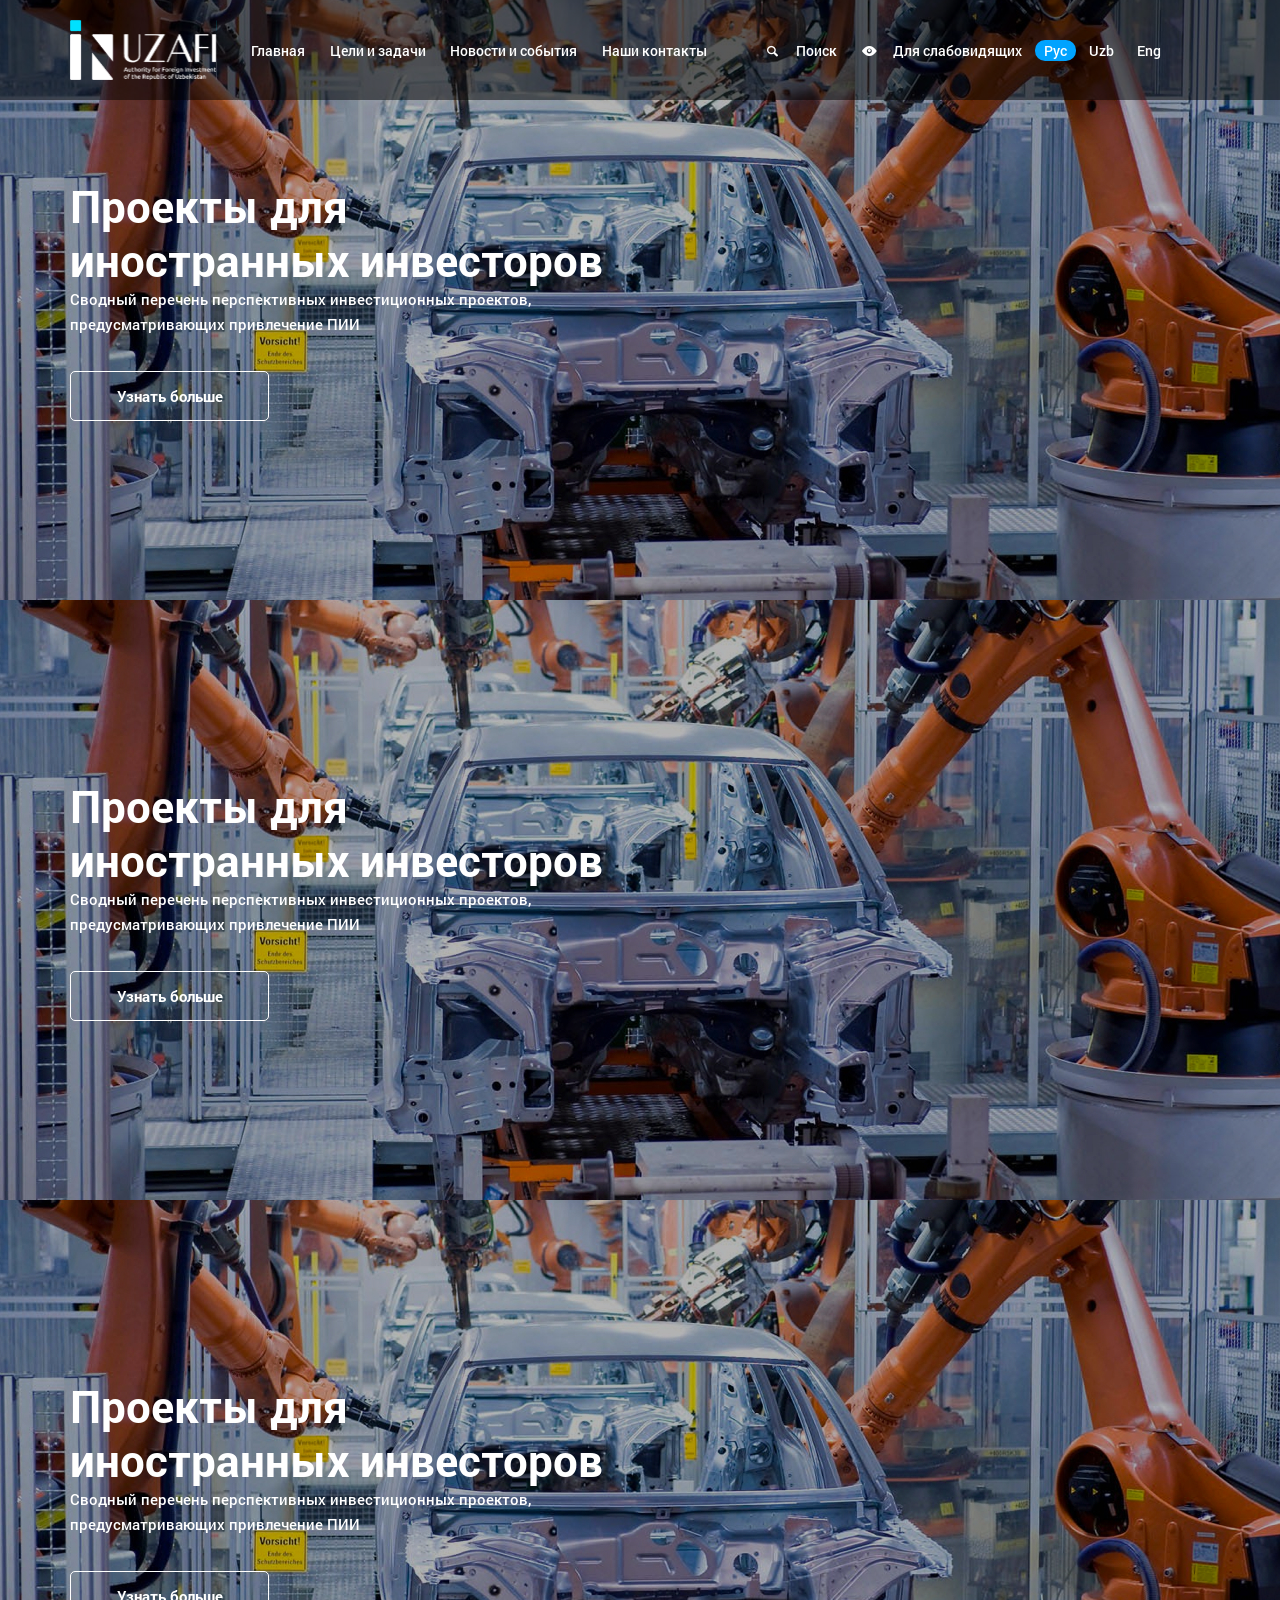
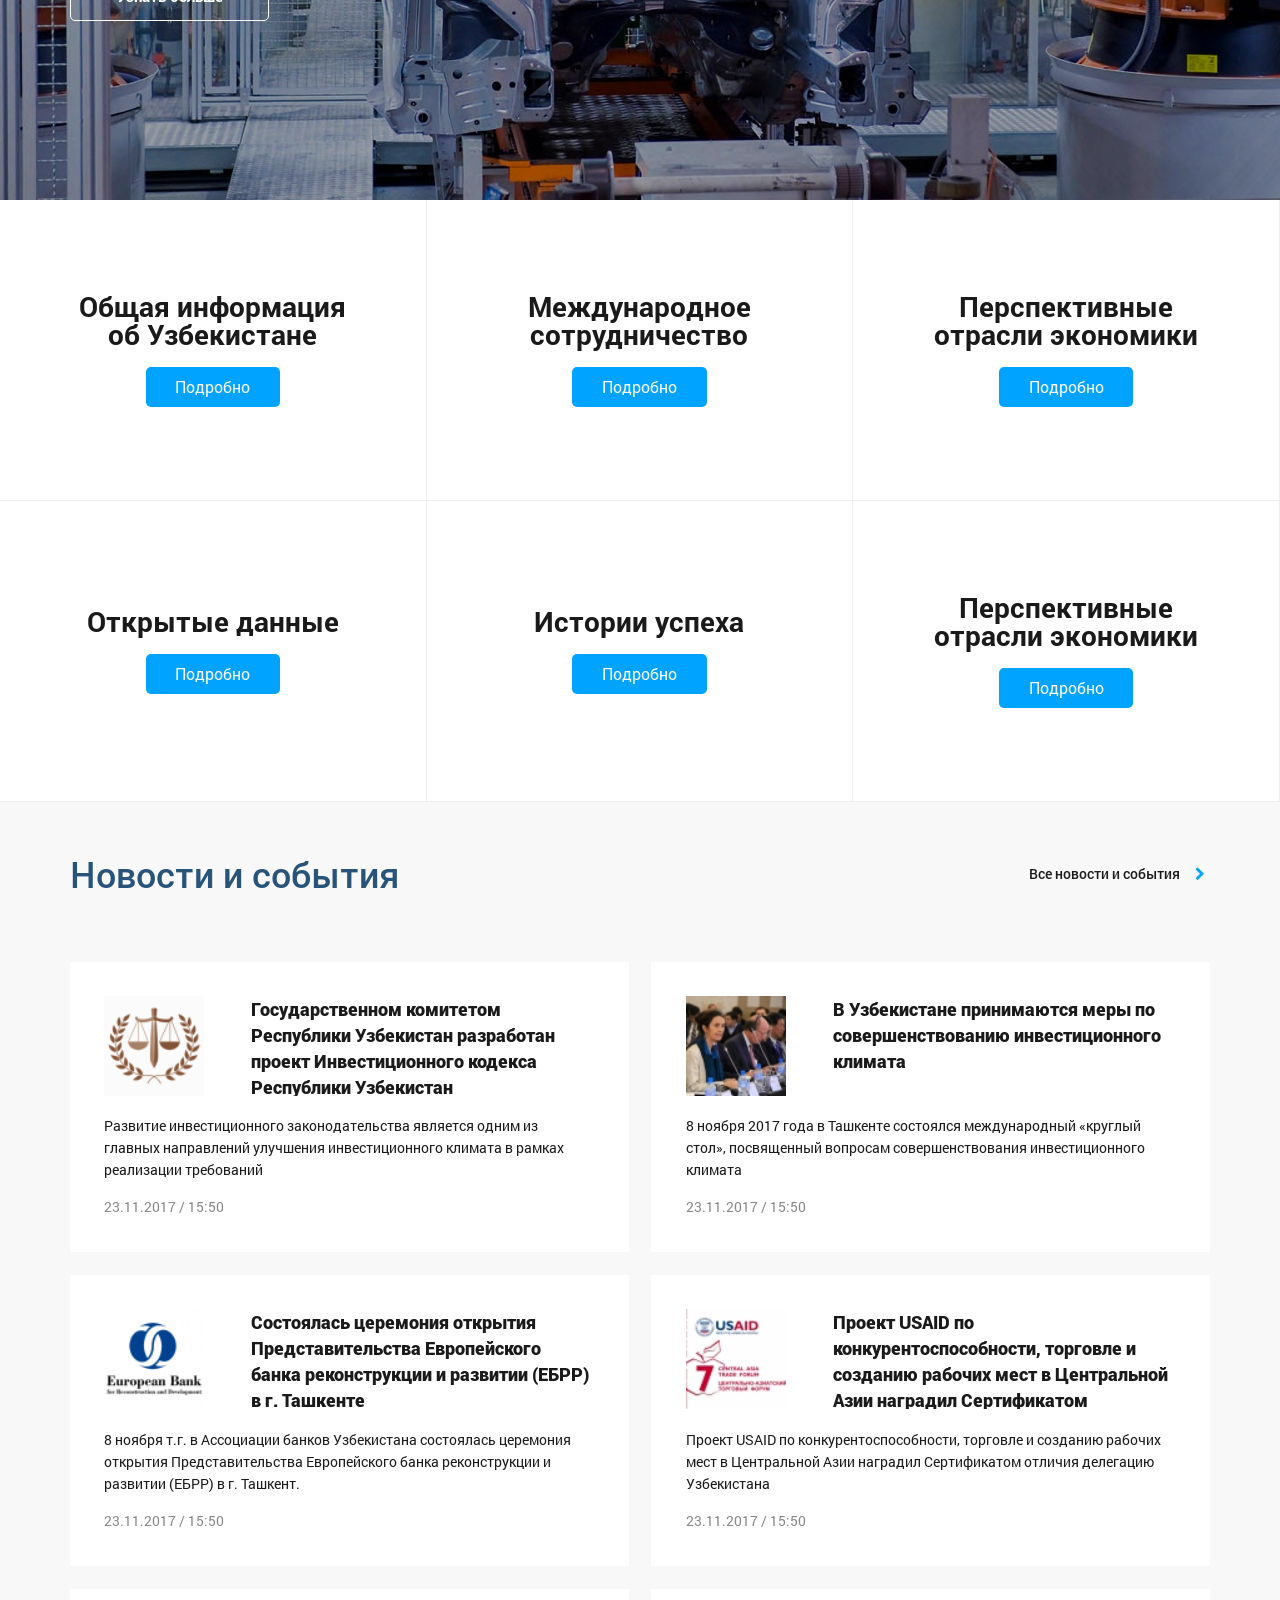
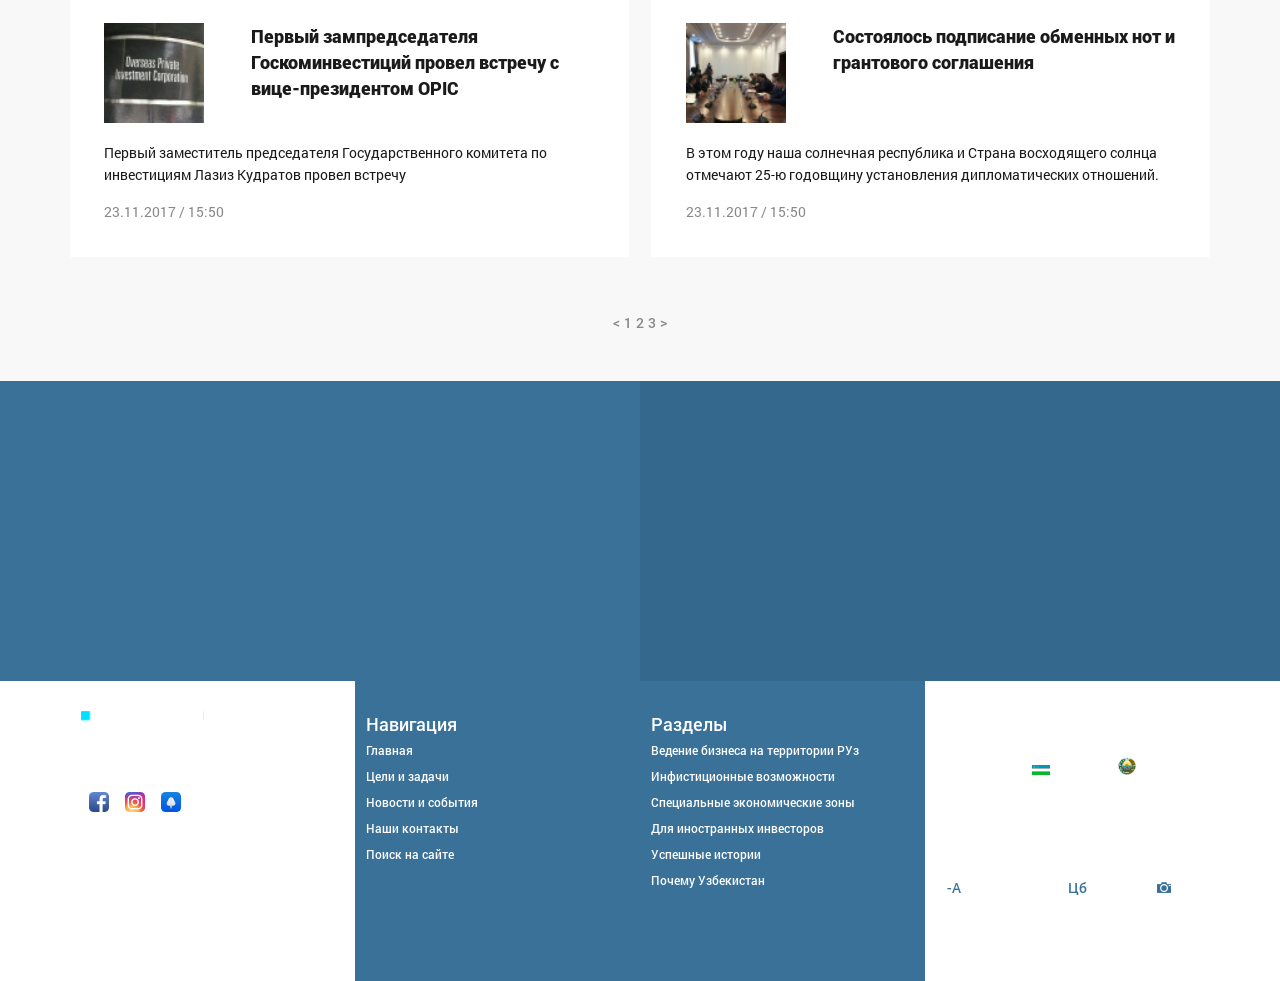
==== commit 38af16bc: "index переименовал" ====
--- a/index.html
+++ b/index.html
@@ -8,10 +8,14 @@
     <!--fonts-->
     <link href="css/bootstrap.css" rel="stylesheet" type="text/css" media="all" />
     <link href="css/style.css" rel="stylesheet" type="text/css" media="all" />
+    <link href="css/slider/owl.carousel.min.css" type="text/css" rel="stylesheet">
+    <link href="css/slider/owl.theme.default.css" type="text/css" rel="stylesheet">
+    
     <link href="fonts/font_icon.css" type="text/css" rel="stylesheet">
     <!--//fonts-->
+    
+    <!-- js -->
     <script src="js/jquery.min.js"></script>
-    <!-- js -->
     <script type="text/javascript">
 		function diplay_hide (blockId){ 
 			if ($(blockId).css('display') == 'none'){ 
@@ -21,6 +25,10 @@
 			}
 		} 
     </script>
+    
+    <script src="js/slider/jquery-1.10.2.min.js"></script>
+    <script src="js/slider/owl.carousel.min.js"></script>
+    <script src="js/slider/script2.js"></script>
     <!-- //js -->
 </head>
 
@@ -74,209 +82,130 @@
     <!---------- { top_menu } ------------------------------->
     
     <!----------- { header } -------------------------------->
-    <header id="header">
-    	<div class="container">
-            <div class="infopovds">
-                <div class="blockinf"><h1>Общая информация <br>об Узбекистане</h1></div>
-            </div>
-        </div>
+    <header id="slide">
+    	<div id="slidera2" >
+    
+        <div class="slidera22">
+             <div class="slide_p4" style="background: url(images/Bitmap.jpg) no-repeat;">
+             	<div class="container">
+                	<div class="sdio">
+                        <div class="slide_container">
+                        	<h1>Проекты для <br>иностранных инвесторов</h1>
+                            <p>Сводный перечень перспективных инвестиционных проектов,<br>предусматривающих привлечение ПИИ</p>
+                            <a href="">Узнать больше</a>
+                        </div>
+                    </div>
+                </div>
+             </div>
+        </div>
+        <div class="slidera22">
+            <div class="slide_p4" style="background: url(images/Bitmap.jpg) no-repeat;">
+            	<div class="container">
+                	<div class="sdio">
+                        <div class="slide_container">
+                        	<h1>Проекты для <br>иностранных инвесторов</h1>
+                            <p>Сводный перечень перспективных инвестиционных проектов,<br>предусматривающих привлечение ПИИ</p>
+                            <a href="">Узнать больше</a>
+                        </div>
+                    </div>
+                </div>
+            </div>
+        </div>
+        <div class="slidera22">
+            <div class="slide_p4" style="background: url(images/Bitmap.jpg) no-repeat;">
+            	<div class="container">
+                	<div class="sdio">
+                        <div class="slide_container">
+                        	<h1>Проекты для <br>иностранных инвесторов</h1>
+                            <p>Сводный перечень перспективных инвестиционных проектов,<br>предусматривающих привлечение ПИИ</p>
+                            <a href="">Узнать больше</a>
+                        </div>
+                    </div>
+                </div>
+            </div>
+        </div>
+        
+    </div>	
     </header>
     <!----------- { header } -------------------------------->
     
-    <!---------- { position1 } ------------------------------>
-    <section id="position1">
-        <div class="container submenu">
-            <div class="menu1">
-            <br id="tab2"/>
-            <br id="tab3"/>
-            <br id="tab4"/>
-            <br id="tab5"/>
-            <br id="tab6"/>
-            <a href="#tab1"><span>Общая информация об Узбекистане</span></a>
-            <a href="#tab2"><span>Международное сотрудничество</span></a>
-            <a href="#tab3"><span>Перспективные отрасли экономики</span></a>
-            <a href="#tab4"><span>Открытые данные</span></a>
-            <a href="#tab5"><span>Истории успеха</span></a>
-            <a href="#tab6"><span>Координация со стороны государства</span></a>
-            <div class="subplatform">
-            	<span>
-                    <a href="">Почему Узбекистан</a>
-                    <a href="">Сравнение с другими странами</a>
-                    <a href="">Льготы и преференции</a>
-                    <a href="">Первые шаги в Узбекистане</a>
-                    <a href="">Контактные данные</a>
-                </span>
-            </div>
-            
-            <div class="subplatform">
-            	<span>
-                    <a href="">Почему Узбекистан</a>
-                    <a href="">Сравнение с другими странами</a>
-                    <a href="">Льготы и преференции</a>
-                    <a href="">Первые шаги в Узбекистане</a>
-                    <a href="">Контактные данные</a>
-                </span>
-            </div>
-            
-            <div class="subplatform">
-            	<span>
-                    <a href="">Почему Узбекистан</a>
-                    <a href="">Сравнение с другими странами</a>
-                    <a href="">Льготы и преференции</a>
-                    <a href="">Первые шаги в Узбекистане</a>
-                    <a href="">Контактные данные</a>
-                </span>
-            </div>
-            
-            <div class="subplatform">
-            	<span>
-                    <a href="">Почему Узбекистан</a>
-                    <a href="">Сравнение с другими странами</a>
-                    <a href="">Льготы и преференции</a>
-                    <a href="">Первые шаги в Узбекистане</a>
-                    <a href="">Контактные данные</a>
-                </span>
-            </div>
-            
-            <div class="subplatform">
-            	<span>
-                    <a href="">Почему Узбекистан</a>
-                    <a href="">Сравнение с другими странами</a>
-                    <a href="">Льготы и преференции</a>
-                    <a href="">Первые шаги в Узбекистане</a>
-                    <a href="">Контактные данные</a>
-                </span>
-            </div>
-            
-            <div class="subplatform">
-            	<span>
-                    <a href="">Почему Узбекистан</a>
-                    <a href="">Сравнение с другими странами</a>
-                    <a href="">Льготы и преференции</a>
-                    <a href="">Первые шаги в Узбекистане</a>
-                    <a href="">Контактные данные</a>
-                </span>
-            </div>
-            </div>
-        </div>
+    
+    <!---------- { position1_page } ------------------------->
+    <section id="position1_page">
+    	<div class="bkpos_33 pageselect">
+        	<div class="bg_activ">
+            	<div class="bg_activ_img" style="background: url(images/Bitmap.svg) no-repeat;"></div>
+            </div>
+        	<div class="blocksd_pag">
+            	<div class="tabck">
+                    <h1>Общая информация <br>об Узбекистане</h1>
+                    <a href="">Подробно</a>
+                </div>
+            </div>
+        </div>
+        
+        <div class="bkpos_33 pageselect">
+        	<div class="bg_activ">
+            	<div class="bg_activ_img" style="background: url(images/Bitmap.svg) no-repeat;"></div>
+            </div>
+        	<div class="blocksd_pag">
+            	<div class="tabck">
+                    <h1>Международное<br>сотрудничество</h1>
+                    <a href="">Подробно</a>
+                </div>
+            </div>
+        </div>
+        
+        <div class="bkpos_33 pageselect">
+        	<div class="bg_activ">
+            	<div class="bg_activ_img" style="background: url(images/Bitmap.svg) no-repeat;"></div>
+            </div>
+        	<div class="blocksd_pag">
+            	<div class="tabck">
+                    <h1>Перспективные<br>отрасли экономики</h1>
+                    <a href="">Подробно</a>
+                </div>
+            </div>
+        </div>
+        
+        <div class="bkpos_33 pageselect">
+        	<div class="bg_activ">
+            	<div class="bg_activ_img" style="background: url(images/Bitmap.svg) no-repeat;"></div>
+            </div>
+        	<div class="blocksd_pag">
+            	<div class="tabck">
+                    <h1>Открытые данные</h1>
+                    <a href="">Подробно</a>
+                </div>
+            </div>
+        </div>
+        
+        <div class="bkpos_33 pageselect">
+        	<div class="bg_activ">
+            	<div class="bg_activ_img" style="background: url(images/Bitmap.svg) no-repeat;"></div>
+            </div>
+        	<div class="blocksd_pag">
+            	<div class="tabck">
+                    <h1>Истории успеха</h1>
+                    <a href="">Подробно</a>
+                </div>
+            </div>
+        </div>
+        
+        <div class="bkpos_33 pageselect">
+        	<div class="bg_activ">
+            	<div class="bg_activ_img" style="background: url(images/Bitmap.svg) no-repeat;"></div>
+            </div>
+        	<div class="blocksd_pag">
+            	<div class="tabck">
+                    <h1>Перспективные<br>отрасли экономики</h1>
+                    <a href="">Подробно</a>
+                </div>
+            </div>
+        </div>
+        <div class="clear"></div>
     </section>
-    <!---------- { position1 } ------------------------------>
-    
-    
-    
-    <!---------- { position2 } ------------------------------>
-    <section id="position2">
-        <div class="container">
-        	<div class="postbg">
-            	<div class="posttext1">Узбекистан – это, прежде всего, политическая стабильность, это уверенность в завтрашнем дне и последовательность реформ во всех сферах общественной и политической жизни. Это государство, где в мире и согласии живут представители более ста национальностей и десятков религиозных конфессий.</div>
-                <div class="posttext2">С первых дней независимости Узбекистан избрал собственный путь развития, свою «Узбекскую модель» перехода к социально-ориентированной рыночной экономике, которая опирается на пяти основных принципах, разработанных Президентом Исламом Каримовым еще на заре независимости нашего государства, это: приоритет экономики над политикой; государство – главный реформатор; верховенство закона во всех сферах жизни общества; проведение сильной социальной политики; осуществление поэтапного перехода к рыночным отношениям.</div>
-        	</div>
-        </div>
-     </section>
-    <!---------- { position2 } ------------------------------>
-    
-    
-    <!---------- { position3 } ------------------------------>
-    <section id="position3">
-        <div class="container">
-        	<div class="postext3_1">Благодаря успешному внедрению данной модели сегодня в Узбекистане удалось достичь и обеспечить:</div>
-            <div class="postext3_2">Макроэкономическую и политическую стабильность, сбалансированность внутреннего и внешнего секторов экономики, рост валютных накоплений. Создать условия для поддержания устойчиво высоких темпов ежегодного экономического роста в среднем на 8% в год, преимущественно за счет внутренних факторов. Снизить совокупную налоговую нагрузку почти в 3 раза, при этом государством предоставлены дополнительные льготы предприятиям-экспортерам, субъектам малого бизнеса и предприятиям, осуществляющим инвестиции и осваивающим новые виды продукции. Создать устойчивую банковско-финансовую систему со строгим соблюдением Базельских принципов банковского надзора. В частности, уровень достаточности банковского капитала составляет более 24,3%, что почти в 3 раза выше международных стандартов. Развить новые высокотехнологичные отрасли за счет активной инвестиционной политики, технической модернизации отраслей промышленности и производственной инфраструктуры.</div>
-    	</div>
-    </section>
-    <!---------- { position2 } ------------------------------>
-    
-    
-    <!---------- { position4 } ------------------------------>
-    <section id="position4">
-    	<!-------------------------------------------->
-    	<div class="steksections1">
-        	<div class="bkpos_50 blsd1">
-            	<div class="postext4_1">ПО ИТОГАМ <br>2014 ГОДА</div>
-                <div class="postext4_2">По итогам 2014 года валовой внутренний продукт страны вырос на 8,1%, объемы производства промышленной продукции — на 8,3%, сельскохозяйственного производства — на 6,9%, капитального строительства — на 10,9%, розничного товарооборота — на 14,3%. Около 70% произведенной продукции составили готовые товары с высокой добавленной стоимостью.</div>
-            </div>
-            
-            <div class="bkpos_50 blsd1" style="background: url(images/Bitmap.svg) no-repeat;"></div>
-            <div class="clear"></div>
-        </div>
-        <!-------------------------------------------->
-        
-        
-        <!-------------------------------------------->
-    	<div class="steksections1">
-        	<div class="bkpos_50 blsd1" style="background: url(images/Bitmap2.svg) no-repeat;"></div>
-        	<div class="bkpos_50 blsd1">
-            	<div class="postext4_1">УРОВЕНЬ<br>ИНФЛЯЦИИ 6,1%</div>
-                <div class="postext4_2">Уровень инфляции составил 6,1%, что значительно ниже прогнозных параметров. Государственный бюджет исполнен с профицитом 0,2% к ВВП при уменьшении налогового бремени с 20,5 до 20,0% к ВВП и снижении ставки налога на прибыль с 9 до 8%.</div>
-            </div>
-            <div class="clear"></div>
-        </div>
-        <!-------------------------------------------->
-        
-        
-        <!-------------------------------------------->
-    	<div class="steksections1">
-        	<div class="bkpos_50 blsd1">
-            	<div class="postext4_1">ИНВЕСТИЦИОННАЯ<br>ПОЛИТИКА</div>
-                <div class="postext4_2">В результате реализации глубоко продуманной активной инвестиционной политики по масштабной модернизации, техническому и технологическому обновлению производства, социальной, дорожно-транспортной и коммуникационной инфраструктуры объем инвестирования в экономику возрос на 10,9% и составил в эквиваленте 14,6 миллиарда долларов. При этом свыше 21,2% всех капитальных вложений составили иностранные инвестиции и кредиты, из которых три четверти — прямые иностранные инвестиции.</div>
-            </div>
-            
-            <div class="bkpos_50 blsd1" style="background: url(images/Bitmap3.svg) no-repeat;"></div>
-            <div class="clear"></div>
-        </div>
-        <!-------------------------------------------->
-        
-        
-        <!-------------------------------------------->
-    	<div class="steksections1">
-        	<div class="bkpos_50 blsd1" style="background: url(images/Bitmap4.svg) no-repeat;"></div>
-        	<div class="bkpos_50 blsd1">
-            	<div class="postext4_1">БАНКОВСКАЯ<br>СИСТЕМА</div>
-                <div class="postext4_2">Реформирование и укрепление банковской системы создало необходимые предпосылки для снижения в 2014 году ставки рефинансирования Центрального банка с 12 до 10% и соответствующего уменьшения процентной ставки по кредитам коммерческих банков. На протяжении последних лет ведущими международными рейтинговыми агентствами деятельность банковской системы Узбекистана оценивается как «стабильная».</div>
-            </div>
-            <div class="clear"></div>
-        </div>
-        <!-------------------------------------------->
-        
-        
-        <!-------------------------------------------->
-    	<div class="steksections1">
-        	<div class="bkpos_50 blsd1">
-            	<div class="postext4_1">ПОДДЕРЖКА<br>И СТИМУЛЯЦИЯ</div>
-                <div class="postext4_2">Продолжена реализация мер по поддержке и стимулированию отечественных производителей-экспортеров, повышению конкурентоспособности их продукции и освоению новых рынков сбыта. В результате внешнеторговый баланс определился с положительным сальдо в размере 180 миллионов долларов, а золотовалютные резервы возросли на 1,6 миллиарда долларов. Осуществлены системные меры по улучшению деловой среды и созданию еще более благоприятных условий для развития малого бизнеса и частного предпринимательства, включая внедрение принципа «одно окно» при создании бизнеса.</div>
-            </div>
-            
-            <div class="bkpos_50 blsd1" style="background: url(images/Bitmap5.svg) no-repeat;"></div>
-            <div class="clear"></div>
-        </div>
-        <!-------------------------------------------->
-        
-        
-        <!-------------------------------------------->
-    	<div class="steksections1">
-        	<div class="bkpos_50 blsd1" style="background: url(images/Bitmap6.svg) no-repeat;"></div>
-        	<div class="bkpos_50 blsd1">
-            	<div class="postext4_1">РАЗВИТИЕ<br>ЭКОНОМИКИ</div>
-                <div class="postext4_2">Динамичное и сбалансированное развитие экономики создало прочную базу для последовательного повышения уровня и качества жизни населения. Заработная плата работников бюджетных организаций, пенсии и стипендии возросли за прошлый год на 23,2%. Реальные доходы в расчете на душу населения увеличились на 10,2%. В 2014 году создано около 1 миллиона рабочих мест, из них 60% - в сельской местности, трудоустроено свыше 600 тысяч выпускников образовательных учреждений.</div>
-            </div>
-            <div class="clear"></div>
-        </div>
-        <!-------------------------------------------->
-        
-        
-        <!-------------------------------------------->
-    	<div class="steksections1">
-        	<div class="bkpos_50 blsd1">
-            	<div class="postext4_1">ДОЛЯ УСЛУГ<br>В ВВП 54%</div>
-                <div class="postext4_2">Доля услуг в структуре ВВП увеличилась с 53 до 54%. При этом в числе высокотехнологичных услуг наиболее интенсивно развиваются услуги связи и информатизации, которые за последние пять лет возросли в 3,3 раза, а за истекший год - на 24,5%.</div>
-            </div>
-            
-            <div class="bkpos_50 blsd1" style="background: url(images/Bitmap7.svg) no-repeat;"></div>
-            <div class="clear"></div>
-        </div>
-        <!-------------------------------------------->
-    </section>
-    <!---------- { position4 } ------------------------------>
-    
+    <!---------- { position1_page } ------------------------->
     
     
     <!---------- { position5 } ------------------------------>
@@ -451,7 +380,7 @@
                     </div>
                 </div>
                 
-                <div class="bkpos_25 fotblocks1">
+                <div class="bkpos_25 fotblocks1 ">
                 	<div class="fnavigat1">
                     	<h1>Символика Узбекистана</h1>
                         <div class="symvol">
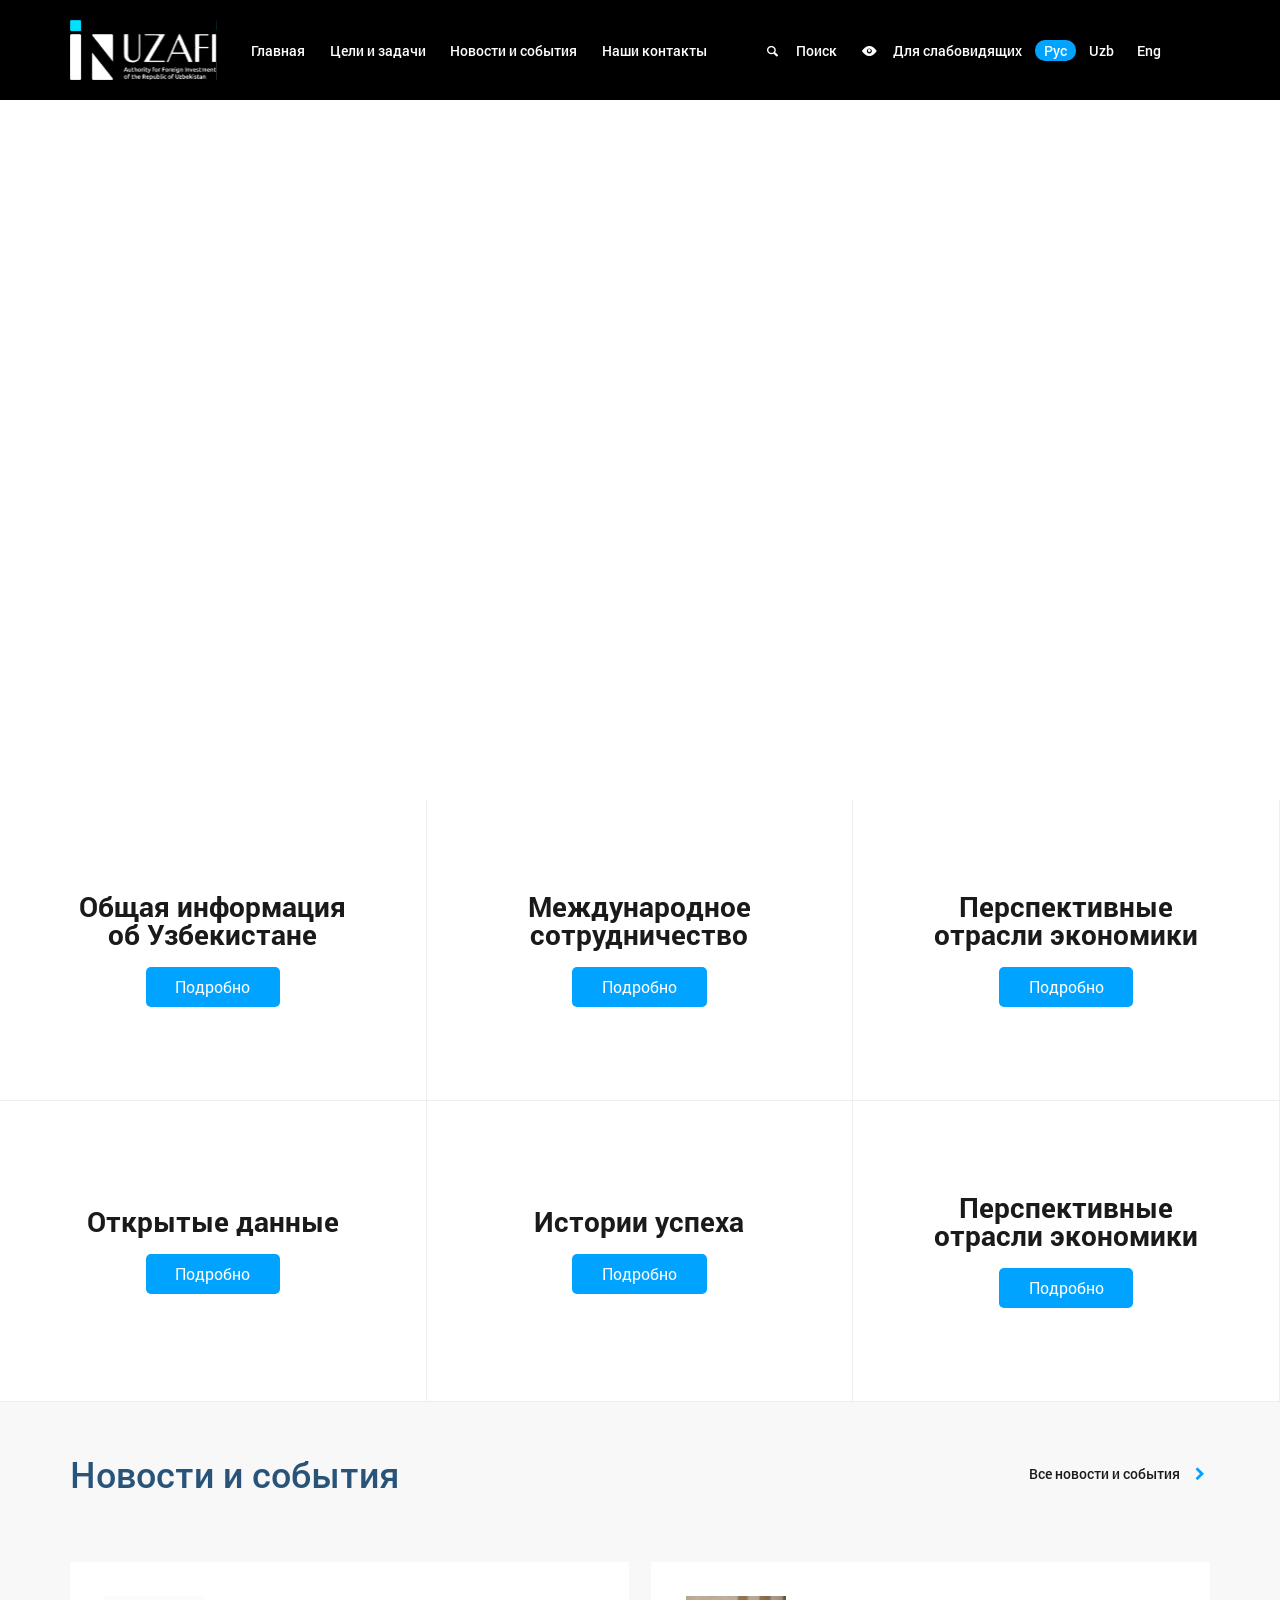
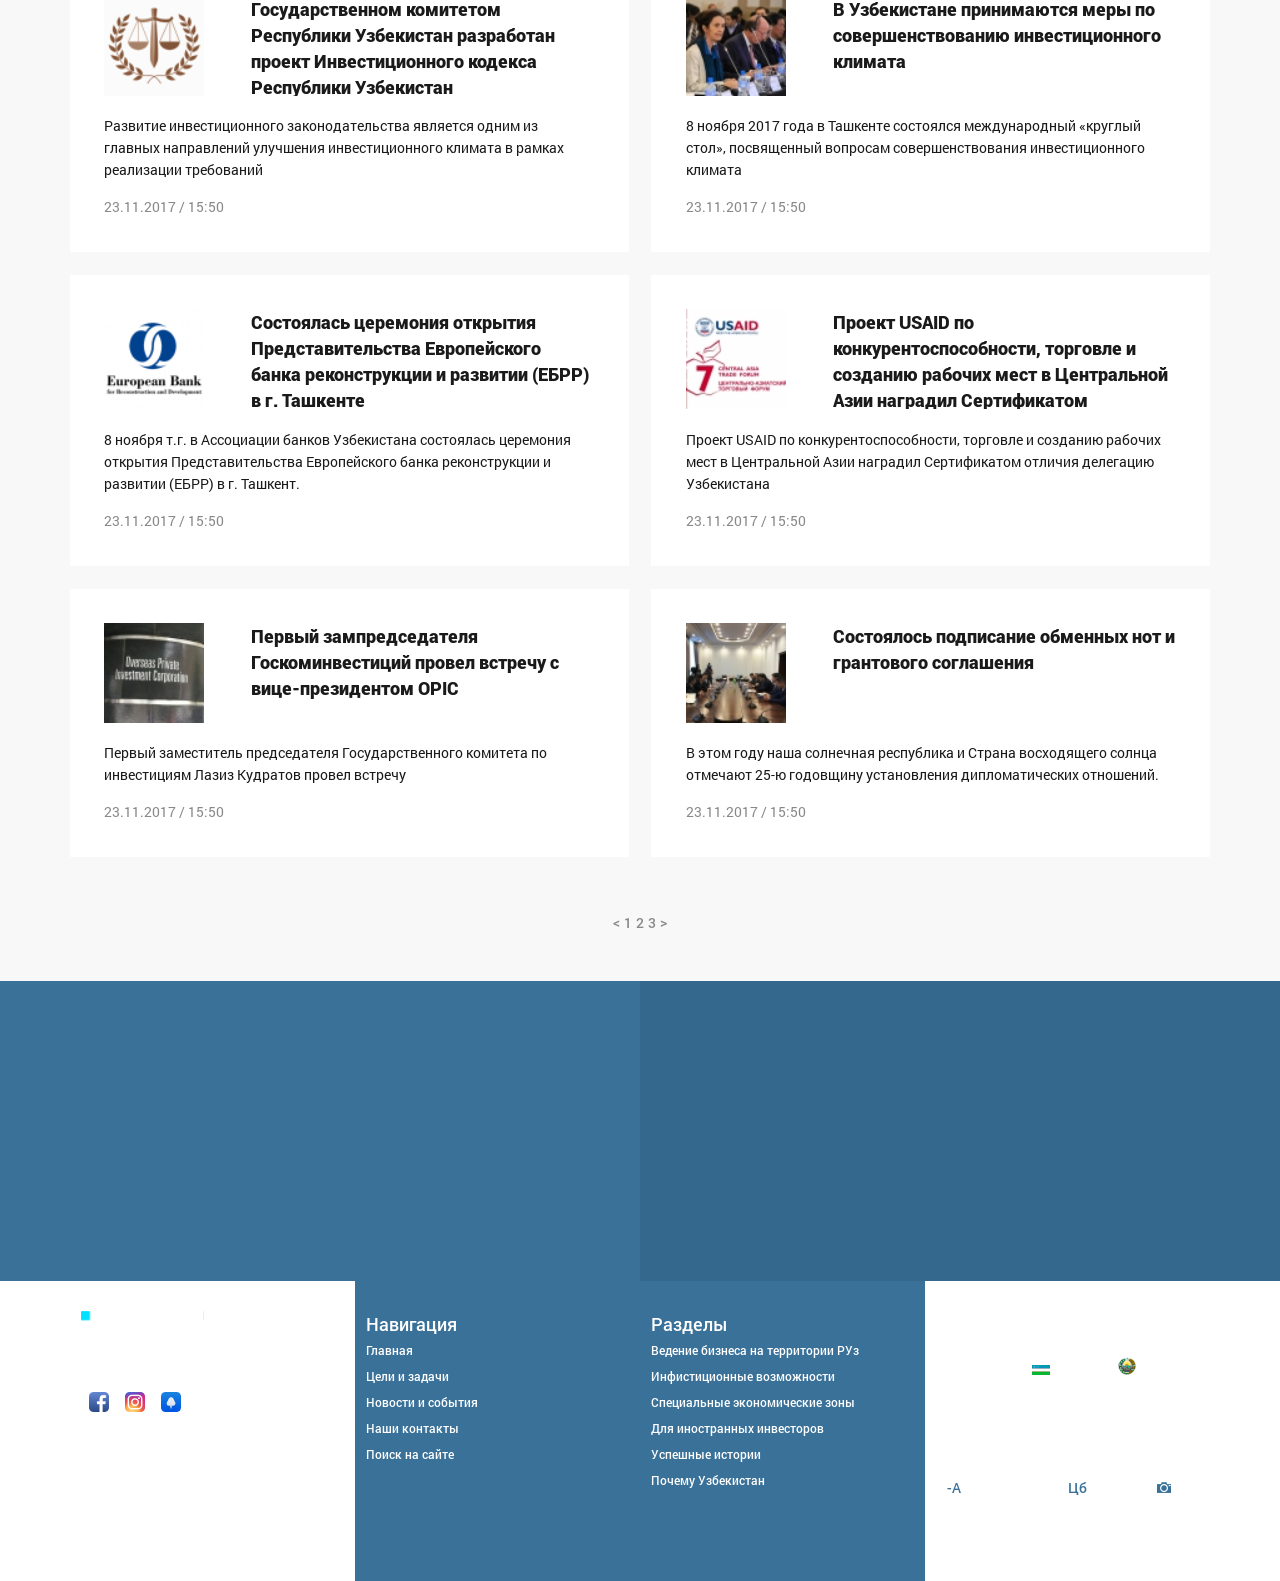
==== commit 80186e32: "video na slaydere" ====
--- a/index.html
+++ b/index.html
@@ -9,7 +9,6 @@
     <link href="css/bootstrap.css" rel="stylesheet" type="text/css" media="all" />
     <link href="css/style.css" rel="stylesheet" type="text/css" media="all" />
     <link href="css/slider/owl.carousel.min.css" type="text/css" rel="stylesheet">
-    <link href="css/slider/owl.theme.default.css" type="text/css" rel="stylesheet">
     
     <link href="fonts/font_icon.css" type="text/css" rel="stylesheet">
     <!--//fonts-->
@@ -17,6 +16,33 @@
     <!-- js -->
     <script src="js/jquery.min.js"></script>
     <script type="text/javascript">
+		/*------------menu---------------*/
+		function consoleBG() { 
+		  if ($(window).scrollTop() == 0) { 
+			$('#bgtombd').css('background', ''); 
+			$('#bgtombd').css('opacity', '0.5'); 
+			$('#menus0 a').css('color', '#ffffff');
+			$('#menus1 a').css('color', '#ffffff');
+			$('#menus2 a').css('color', '#ffffff');
+			$('#while_logo').css('display', 'block');
+			$('#black_logo').css('display', 'none');
+		  } else { 
+			$('#bgtombd').css('background', '#ffffff');
+			$('#bgtombd').css('opacity', '1');
+			$('#menus0 a').css('color', '#181818');
+			$('#menus1 a').css('color', '#181818');
+			$('#menus2 a').css('color', '#181818');
+			$('#while_logo').css('display', 'none');
+			$('#black_logo').css('display', 'block');
+		  } 
+		} 
+		consoleBG(); 
+		 
+		$(window).scroll(function() { 
+		  	consoleBG(); 
+		});
+		/*------------menu---------------*/
+	
 		function diplay_hide (blockId){ 
 			if ($(blockId).css('display') == 'none'){ 
 				$(blockId).animate({height: 'show'}, 200); 
@@ -35,23 +61,23 @@
 <body>
 	<!---------- { top_menu } ------------------------------->
 	<div id="topmenu">
-    	<div class="topmbg"></div>
+    	<div class="topmbg" id="bgtombd"></div>
         <div class="topmct">
         	<div class="container">
-            	<div class="bkpos_15">
+            	<div class="bkpos_15" id="menus0">
                 	<a onClick="diplay_hide('#mobakt');return false;" href="#" class="icon-menu-3 mobile_menus1"></a>
-                	<a href=""><img class="logos" src="images/logo.svg" /></a>
+                	<a href=""><img class="logos" id="while_logo" src="images/logo.svg" /><img id="black_logo" class="logos" src="images/uzafi_logo.svg" /></a>
                     <a href="" class="icon-search-1 mobile_menus2"></a>
                 </div>
                 
-                <div class="bkpos_45 menus">
+                <div class="bkpos_45 menus" id="menus1">
                 	<a href="">Главная</a>
                     <a href="">Цели и задачи</a>
                     <a href="">Новости и события</a>
                     <a href="">Наши контакты</a>
                 </div>
                 
-                <div class="bkpos_40 menus2">
+                <div class="bkpos_40 menus2" id="menus2">
                 	<a href="" class="icon-search-1"><span>Поиск</span></a>
                     <a href="" class="icon-eye-2"><span>Для слабовидящих</span></a>
                     
@@ -83,50 +109,29 @@
     
     <!----------- { header } -------------------------------->
     <header id="slide">
-    	<div id="slidera2" >
-    
-        <div class="slidera22">
-             <div class="slide_p4" style="background: url(images/Bitmap.jpg) no-repeat;">
-             	<div class="container">
-                	<div class="sdio">
-                        <div class="slide_container">
-                        	<h1>Проекты для <br>иностранных инвесторов</h1>
-                            <p>Сводный перечень перспективных инвестиционных проектов,<br>предусматривающих привлечение ПИИ</p>
-                            <a href="">Узнать больше</a>
-                        </div>
-                    </div>
-                </div>
-             </div>
-        </div>
-        <div class="slidera22">
-            <div class="slide_p4" style="background: url(images/Bitmap.jpg) no-repeat;">
-            	<div class="container">
-                	<div class="sdio">
-                        <div class="slide_container">
-                        	<h1>Проекты для <br>иностранных инвесторов</h1>
-                            <p>Сводный перечень перспективных инвестиционных проектов,<br>предусматривающих привлечение ПИИ</p>
-                            <a href="">Узнать больше</a>
-                        </div>
-                    </div>
-                </div>
-            </div>
-        </div>
-        <div class="slidera22">
-            <div class="slide_p4" style="background: url(images/Bitmap.jpg) no-repeat;">
-            	<div class="container">
-                	<div class="sdio">
-                        <div class="slide_container">
-                        	<h1>Проекты для <br>иностранных инвесторов</h1>
-                            <p>Сводный перечень перспективных инвестиционных проектов,<br>предусматривающих привлечение ПИИ</p>
-                            <a href="">Узнать больше</a>
-                        </div>
-                    </div>
-                </div>
-            </div>
-        </div>
-        
-    </div>	
+        <video id="video" width="100%" autoplay="autoplay" loop="loop" preload="auto">
+            <source src="images/video/3.mp4"></source>
+        </video>
     </header>
+    
+    <div class="positglobal">
+        <div class="container">
+            <div class="sdio">
+                <div class="slide_container">
+                    <h1>Проекты для <br>иностранных инвесторов</h1>
+                    <p>Сводный перечень перспективных инвестиционных проектов,<br>предусматривающих привлечение ПИИ</p>
+                    <a href="">Узнать больше</a>
+                </div>
+            </div>
+        </div>
+        
+        <div class="icon_sdio">
+            <svg class="icp_dolp" xmlns="http://www.w3.org/2000/svg" xmlns:xlink="http://www.w3.org/1999/xlink" version="1.1" id="Layer_1" x="0px" y="0px" viewBox="0 0 210.414 210.414"  xml:space="preserve" width="512px" height="512px"><g><g><g><path d="M105.207,0C66.532,0,35.069,31.45,35.069,70.104v70.21c0,38.653,31.463,70.1,70.138,70.1     c38.675,0,70.138-31.446,70.138-70.1v-70.21C175.345,31.45,143.881,0,105.207,0z M167.552,140.314     c0,34.357-27.968,62.307-62.345,62.307c-34.377,0-62.345-27.95-62.345-62.307v-70.21c0-34.357,27.968-62.311,62.345-62.311     c34.377,0,62.345,27.953,62.345,62.311V140.314z" />
+    <path d="M105.207,23.379c-2.152,0-3.897,1.743-3.897,3.897v35.286c0,2.154,1.745,3.897,3.897,3.897     c2.152,0,3.897-1.743,3.897-3.897V27.276C109.103,25.122,107.359,23.379,105.207,23.379z" /></g></g></g><g></g><g></g><g></g><g>
+</g><g></g><g></g><g></g><g></g><g></g><g></g><g></g><g></g><g></g><g></g><g></g>
+            </svg>
+        </div>
+    </div>
     <!----------- { header } -------------------------------->
     
     
--- a/css/style.css
+++ b/css/style.css
@@ -30,8 +30,10 @@
 .bkpos_10{ float:left; width:10%; height:auto;}
 .bkpos_15{ float:left; width:15%; height:auto;}
 .bkpos_20{ float:left; width:20%; height:auto;}
+.bkpos_23{ float:left; width:23%; height:auto;}
 .bkpos_25{ float:left; width:25%; height:auto;}
 .bkpos_30{ float:left; width:30%; height:auto;}
+.bkpos_31{ float:left; width:31%; height:auto;}
 .bkpos_33{ float:left; width:33.33333333333%; height:auto;}
 .bkpos_35{ float:left; width:35%; height:auto;}
 .bkpos_37{ float:left; width:37%; height:auto;}
@@ -54,9 +56,10 @@
 
 /*----------------------------------------------------------------------------------------ОБЩЕЕ------------------------------------------------------------------------------------*/
 /*------------------------ { top_menu } ---------------------------------*/
-#topmenu{ height:auto; position:fixed; width:100%; z-index:999;}
-.topmbg{ height:100px; background-color:#000000; opacity: 0.5;}
-
+#topmenu{ height:auto; position:fixed; width:100%; z-index:999; transition: 0.5s;}
+.topmbg{ height:100px; background-color:#000000; opacity: 0.5; transition: 0.5s;}
+
+#black_logo{ display:none;}
 .mobile_menus1{ float:left; font-size:18px; color:#FFFFFF; display:none; line-height:60px; width:10%;}
 .mobile_menus2{ float:right; font-size:18px; color:#FFFFFF; display:none; line-height:60px; width:10%;}
 .mobile_menus1:hover{opacity:0.8;}
@@ -83,7 +86,35 @@
 .linklang:hover{ background-color:#00A3FF; padding-left:5px; padding-right:5px; padding-top:1px; padding-bottom:1px; border-radius:10px; opacity: 1 !important;}
 .linklang_aktiv{ background-color:#00A3FF; padding-left:5px; padding-right:5px; padding-top:1px; padding-bottom:1px; border-radius:10px;}
 .linklang_aktiv:hover{ opacity: 1 !important;}
-/*------------------------ { top_menu } ---------------------------------*/
+
+.topmenustyles #bgtombd{ background-color:#FFFFFF; opacity: 1;}
+.topmenustyles #menus0 a{ color:#181818;}
+.topmenustyles #menus1 a{ color:#181818;}
+.topmenustyles #menus2 a{ color:#181818;}
+.topmenustyles #while_logo{ display:none;}
+.topmenustyles #black_logo{ display:block;}
+.topmenustyles .linklang_aktiv{ color:#FFFFFF !important;}
+/*------------------------ { top_menu } ---------------------------------*/
+
+/*----------------------- { podmenys } --------------------------------*/
+#pod_menus{ height:auto;}
+.pod_subs{ height:50px; background-color:#FFFFFF; width:100%; border-top:1px solid #e4e4e4; }
+.linepkol{ border-left: 1px solid #e4e4e4;}
+#nav{}
+#nav li{ display: table; height:49px; width:16.6666666667%; float:left; text-align:center; line-height:19px; position:relative; }
+#nav li a{ display: table-cell; vertical-align: middle; font-family:'roboto10',Verdana; font-size:14px; color:#39393A; }
+#nav .punkts:hover{ font-family:'roboto8',Verdana; font-size:14px; color:#29547A; }
+
+/*--- ВЫПАДАЮЩИЕ ПУНКТЫ ---*/
+#nav ul{ list-style:none; position:absolute; left:-9999px; opacity:0; -webkit-transition:0.25s linear opacity; margin-top:49px; background-color:#FFFFFF;}
+#nav ul li{ display:block; height: 50px; padding-top:1px; float:none; width:100%; }
+#nav ul a{ white-space:nowrap; display:block;  height: 50px; width:100%; padding-left:6px; padding-right:6px; line-height:50px; font-family:'roboto10',Verdana; font-size:12px; color:#39393A; border-bottom:1px solid #e4e4e4;}
+#nav ul a:hover{ background-color:#35688D; color:#FFFFFF; border-bottom:1px solid #35688D;}
+#nav li:hover ul{ left:0; opacity:1; }
+#nav li:hover a{ }
+#nav li:hover ul a{ }
+#nav li:hover ul li a:hover{ }
+/*----------------------- { podmenys } --------------------------------*/
 
 
 /*------------------------ { footer } --------------------------------*/
@@ -143,112 +174,77 @@
 /*--------------------------------------------------------------------------------------СТРАНИЦА1----------------------------------------------------------------------------------*/
 /*------------------------ { header } ---------------------------------*/
 #header{
-background: url("../images/header.svg") no-repeat;
+background: url("../images/Header.jpg") no-repeat;
 background-size:cover;
 -webkit-background-size: cover;
 -o-background-size: cover;
 -ms-background-size: cover;
 -moz-background-size: cover;
-height:500px;
-padding-top:100px;
-padding-bottom:70px;
-}
-
-.infopovds{ display:table; text-align:center; color:#FFFFFF; width:100%; height:330px;}
+height:550px;
+padding-top:150px;
+}
+
+.infopovds{ display:table; text-align:center; color:#FFFFFF; width:100%; height:400px;}
 .blockinf{display: table-cell; vertical-align: middle;}
-.blockinf h1{ font-size:44px; font-family:'roboto3',Verdana;}
-/*------------------------ { header } ---------------------------------*/
-
-
-/*----------------------- { position1 } -------------------------------*/
-#position1{ position:relative; z-index:9; margin-top:-70px;}
-.submenu{}
-#tab2, #tab3, #tab4, #tab5, #tab6 {position: fixed;}
-
-.menu1 > a,
-.menu1 #tab2:target ~ a:nth-of-type(1),
-.menu1 #tab3:target ~ a:nth-of-type(1),
-.menu1 #tab4:target ~ a:nth-of-type(1),
-.menu1 #tab5:target ~ a:nth-of-type(1),
-.menu1 #tab6:target ~ a:nth-of-type(1),
-.menu1 > div { padding: 5px; }
-
-.menu1 > a { height:70px; padding:1%; width:16.666667%;  display:table; float:left; text-align:center; background-color:#FFFFFF; font-size:14px; color:#000000; font-family:'roboto8',Verdana;}
-.menu1 > a span{ display: table-cell; vertical-align: middle;}
-.subplatform{ height:70px; display:block; background-color:#35688D; clear:both; line-height:60px; }
-.subplatform a{ font-family:'roboto10',Verdana; color:#FFFFFF; font-size:14px; padding-left:2%; padding-right:2%;}
-.subplatform a:hover{ opacity:0.7;}
-
-#tab2,
-#tab3,
-#tab4,
-#tab5,
-#tab6,
-.menu1 > div,
-.menu1 #tab2:target ~ div:nth-of-type(1),
-.menu1 #tab3:target ~ div:nth-of-type(1), 
-.menu1 #tab4:target ~ div:nth-of-type(1), 
-.menu1 #tab5:target ~ div:nth-of-type(1),
-.menu1 #tab6:target ~ div:nth-of-type(1) {display: none; }
-
-.menu1 > div:nth-of-type(1),
-.menu1 #tab2:target ~ div:nth-of-type(2),
-.menu1 #tab3:target ~ div:nth-of-type(3),
-.menu1 #tab4:target ~ div:nth-of-type(4),
-.menu1 #tab5:target ~ div:nth-of-type(5),
-.menu1 #tab6:target ~ div:nth-of-type(6) { display: block; }
-
-.menu1 > a:nth-of-type(1),
-.menu1 #tab2:target ~ a:nth-of-type(2),
-.menu1 #tab3:target ~ a:nth-of-type(3),
-.menu1 #tab4:target ~ a:nth-of-type(4),
-.menu1 #tab5:target ~ a:nth-of-type(5),
-.menu1 #tab6:target ~ a:nth-of-type(6) { background-color:#35688D !important; color:#FFFFFF !important;  }
-/*----------------------- { position1 } -------------------------------*/
+.blockinf h1{ font-size:48px; font-family:'roboto3',Verdana;}
+.blockinf p{ font-size:18px; font-family:'roboto8',Verdana; padding-top:1%;}
+/*------------------------ { header } ---------------------------------*/
 
 
 /*----------------------- { position2 } -------------------------------*/
 #position2{}
 .postbg{
-width:90%; margin-left:5%; margin-right:5%;
-background: url("../images/map.svg") no-repeat;
+width:100%;
+padding:7%;
+}
+.posttext2{ text-align:center; color:#39393A; font-family:'roboto3',Verdana; font-size:15px; line-height:23px;}
+/*----------------------- { position2 } -------------------------------*/
+
+/*----------------------- { position3 } -------------------------------*/
+#position3{ height: auto; background-color:#f9f8f8; padding-top:4%; padding-bottom:4%;}
+.bgpostar{
+padding-top:3%; padding-bottom:3%;
+background: url("../images/Header2.jpg") no-repeat;
 background-size:cover;
 -webkit-background-size: cover;
 -o-background-size: cover;
 -ms-background-size: cover;
 -moz-background-size: cover;
-padding-top:5%;
-padding-bottom:5%;
-padding-left:4%;
-padding-right:4%;
-}
-
-.posttext1{ text-align:center; color:#A27B37; font-family:'roboto7',Verdana; font-size:24px; line-height:32px;}
-.posttext2{ text-align:center; color:#1A1A1A; font-family:'roboto10',Verdana; font-size:15px; line-height:23px; margin-top:5%;}
-/*----------------------- { position2 } -------------------------------*/
-
+}
+.postext3_1{color:#ffffff; font-family:'roboto1',Verdana; font-size:34px; line-height:44px; text-align:center; }
+.postext3_2{color:#ffffff; font-family:'roboto10',Verdana; font-size:14px; line-height:22px; margin-top:2%; margin-top:5%; margin-bottom:5%;}
+.dert1{ margin-top:0%; padding:5%;}
 /*----------------------- { position3 } -------------------------------*/
-#position3{ background-color:#f9f8f8; text-align:center; padding:5%;}
-.postext3_1{color:#29547A; font-family:'roboto1',Verdana; font-size:24px; line-height:32px;}
-.postext3_2{color:#1A1A1A; font-family:'roboto10',Verdana; font-size:14px; line-height:22px; margin-top:2%;}
-/*----------------------- { position3 } -------------------------------*/
 
 
 
 /*----------------------- { position4 } -------------------------------*/
-#position4{}
-.steksections1 .blsd1{ 
-min-height:372px; 
-padding:3%;
+#position4{ background-color:#f9f8f8;}
+.secter_conts{ max-height:550px; overflow:hidden; margin:1%;}
+.setrimgs{ 
+height:210px; width:100%;
 background-size:cover !important;
 -webkit-background-size: cover !important;
 -o-background-size: cover !important;
 -ms-background-size: cover !important;
 -moz-background-size: cover !important;
-}
-.postext4_1{color:#118FFF; font-family:'roboto1',Verdana; font-size:36px; line-height:42px;}
-.postext4_2{color:#1A1A1A; font-family:'roboto10',Verdana; font-size:14px; line-height:22px; margin-top:2%;}
+display:table;
+text-align:center;
+
+}
+.setrimgs h1{display: table-cell; vertical-align: middle; color:#ffffff; font-family:'roboto1',Verdana; font-size:24px; line-height:32px; text-transform:uppercase;}
+.setrtexts{ color:#1A1A1A; font-family:'roboto10',Verdana; font-size:14px; line-height:22px; padding:5%;}
 /*----------------------- { position4 } -------------------------------*/
+
+/*---------------------- { position4_1 } ------------------------------*/
+#position4_1{background-color:#f9f8f8; padding-top:4%; padding-bottom:4%;}
+.podf_contene{ margin-top:2%;}
+.slovgh{ margin:1%; background-color:#FFFFFF; display:table; height:263px; text-align:center;}
+.slogh_meddin{display: table-cell; vertical-align: middle;}
+.slogh_meddin h1{color:#1A1A1A; font-family:'roboto3',Verdana; font-size:18px; line-height:20px; padding-bottom:5%;}
+.slogh_meddin a{color:#fff; font-family:'roboto8',Verdana; font-size:15px; height:35px; line-height:35px; display:table; padding-left:38px; padding-right:38px; margin-left:auto; margin-right:auto; background-color:#00A3FF; border-radius:4px; transition: 0.5s;}
+.slogh_meddin a:hover{box-shadow: 0 6px 12px rgba(0, 0, 0, .2);}
+/*---------------------- { position4_1 } ------------------------------*/
 
 /*----------------------- { position5 } -------------------------------*/
 #position5{background-color:#f9f8f8; padding-top:4%; padding-bottom:4%;}
@@ -278,20 +274,17 @@
 /*--------------------------------------------------------------------------------------СТРАНИЦА2----------------------------------------------------------------------------------*/
 
 /*------------------------ { header } ---------------------------------*/
-#slide{}
-.slide_p4{
-height:600px;
-background-size:cover !important;
--webkit-background-size: cover !important;
--o-background-size: cover !important;
--ms-background-size: cover !important;
--moz-background-size: cover !important;
-}
-.sdio{display:table; width:100%; height:600px;}
+#slide{height:800px !important; overflow:hidden;}
+.positglobal{ margin-top:-800px; height:800px; position:relative; z-index:9; width:100%; }
+
+.icon_sdio{height:40px; width:40px; display:table; margin-left:auto; margin-right:auto; margin-top:-65px; transition: 0.5s;}
+.icon_sdio svg{fill:#fff; display:table; height:30px; width:30px; transition: 0.5s; margin-top:5px; margin-left:auto; margin-right:auto;}
+.sdio{display:table; width:100%; height:800px; text-align:center;}
 .slide_container{display: table-cell; vertical-align: middle; width:100%;}
 .slide_container h1{color:#ffffff; font-family:'roboto3',Verdana; font-size:44px; line-height:54px;}
 .slide_container p{color:#ffffff; font-family:'roboto8',Verdana; font-size:15px; line-height:25px;}
-.slide_container a{ display:block; height:48px; display: table; border-radius:5px; line-height:48px; border:1px solid #FFFFFF; padding-left:4%; padding-right:4%; color:#ffffff; font-family:'roboto3',Verdana; font-size:15px; margin-top:3%;}
+.slide_container a{ display:block; height:48px; display: table; border-radius:5px; line-height:48px; border:1px solid #FFFFFF; padding-left:4%; padding-right:4%; color:#ffffff; font-family:'roboto3',Verdana; font-size:15px; margin-top:3%; transition: 0.5s; margin-left:auto; margin-right:auto;}
+.slide_container a:hover{ background-color:#FFFFFF; color:#1A1A1A; box-shadow: 0 6px 6px rgba(0, 0, 0, .2);}
 /*------------------------ { header } ---------------------------------*/
 
 /*--------------------- { position1_page } ----------------------------*/
@@ -372,11 +365,6 @@
 
 
 /*--------------------------------------------------------------------------------------СТРАНИЦА1----------------------------------------------------------------------------------*/
-/*----------------------- { position1 } -------------------------------*/
-.menu1 > a {  width:33.33333333333%; }
-.subplatform{ height: auto; }
-/*----------------------- { position1 } -------------------------------*/
-
 
 /*----------------------- { position5 } -------------------------------*/
 .cretable1 img{ height:80px; width:80px;}
@@ -402,12 +390,16 @@
 .topmct .logos{ height:40px; width:auto; float:left; display:block; margin-top:10px; width:80%;}
 /*------------------------ { top_menu } ---------------------------------*/
 
+/*----------------------- { podmenys } --------------------------------*/
+.pod_subs{ display:none; }
+/*----------------------- { podmenys } --------------------------------*/
+
 /*------------------------ { footer } --------------------------------*/
 #footer{height: auto;}
 .footerbg{ display:none;}
 .footcont{  width:100%;  height: auto;  margin-top:0; }
 .footcont .bkpos_25{ width:100%; float:none; text-align:center; margin-bottom:12%;}
-.fotblocks1{ height: auto; padding-left:0%; padding-right:0%; padding-top:0px; padding-bottom:0px;}
+.fotblocks1{ height: auto; padding-left:0%; padding-right:0%; padding-top:6%; padding-bottom:0px;}
 
 .soc{ display: table; margin-left:auto; margin-right:auto; width:90px;}
 .soc a{ margin:5px;}
@@ -437,16 +429,10 @@
 
 /*--------------------------------------------------------------------------------------СТРАНИЦА1----------------------------------------------------------------------------------*/
 /*------------------------ { header } ---------------------------------*/
+#header{height:450px; padding-top:50px; }
 .blockinf h1{ font-size:36px;}
-/*------------------------ { header } ---------------------------------*/
-
-
-/*----------------------- { position1 } -------------------------------*/
-#position1{ position:relative; z-index:9; margin-top:-75px;}
-.menu1 > a { height:50px;  width:50%; font-size:10px; }
-.subplatform{ height: auto; line-height: normal; text-align:center;}
-.subplatform a{font-size:12px; padding-left:0%; padding-right:0%; display:block; padding-top:6px; padding-bottom:6px; }
-/*----------------------- { position1 } -------------------------------*/
+.blockinf p{ font-size:16px;}
+/*------------------------ { header } ---------------------------------*/
 
 
 /*----------------------- { position2 } -------------------------------*/
@@ -458,22 +444,20 @@
 
 
 /*----------------------- { position3 } -------------------------------*/
-#position3{ padding:0%; padding-top:6%; padding-bottom:6%; padding-left:1%; padding-right:1%;}
-.postext3_1{font-size:18px;}
-.postext3_2{font-size:12px; margin-top:4%;}
+.bgpostar{ padding-top:9%; padding-bottom:9%;}
+.postext3_1{font-size:20px; line-height:26px; }
+.postext3_2{font-size:12px; line-height:18px; }
+.dert1 .bkpos_50{ float:none; width:100%; text-align:center;}
 /*----------------------- { position3 } -------------------------------*/
 
 
 /*----------------------- { position4 } -------------------------------*/
-#position4{}
-.steksections1 .bkpos_50{ width:100%; float:left;}
-.steksections1 .blsd1{ 
-min-height:372px; 
-padding:5%;
-}
-.postext4_1{font-size:24px;text-align:center;}
-.postext4_2{font-size:14px; text-align:center;}
+.secter_conts{ margin:1%; float:none; width:98%;}
 /*----------------------- { position4 } -------------------------------*/
+
+/*---------------------- { position4_1 } ------------------------------*/
+.podf_contene .bkpos_23{ width:98%; margin-left:1%; margin-right:1%;}
+/*---------------------- { position4_1 } ------------------------------*/
 
 
 /*----------------------- { position5 } -------------------------------*/
@@ -496,6 +480,18 @@
 
 /*--------------------------------------------------------------------------------------СТРАНИЦА2----------------------------------------------------------------------------------*/
 /*--------------------- { position1_page } ----------------------------*/
+/*------------------------ { header } ---------------------------------*/
+#slide{ display:none;}
+.positglobal{ margin-top:0; height: auto;  background-color:#CCCCCC; padding-top:40%; padding-bottom:40%; }
+
+.icon_sdio{margin-top: 18%;}
+.icon_sdio svg{fill:#181818; }
+.sdio{ height: auto;}
+.slide_container h1{color:#181818;}
+.slide_container p{color:#181818; }
+.slide_container a{ border:1px solid #181818;  color:#181818; }
+/*------------------------ { header } ---------------------------------*/
+
 #position1_page .bkpos_33{ float:none; width:100%;}
 /*--------------------- { position1_page } ----------------------------*/
 /*--------------------------------------------------------------------------------------СТРАНИЦА2----------------------------------------------------------------------------------*/
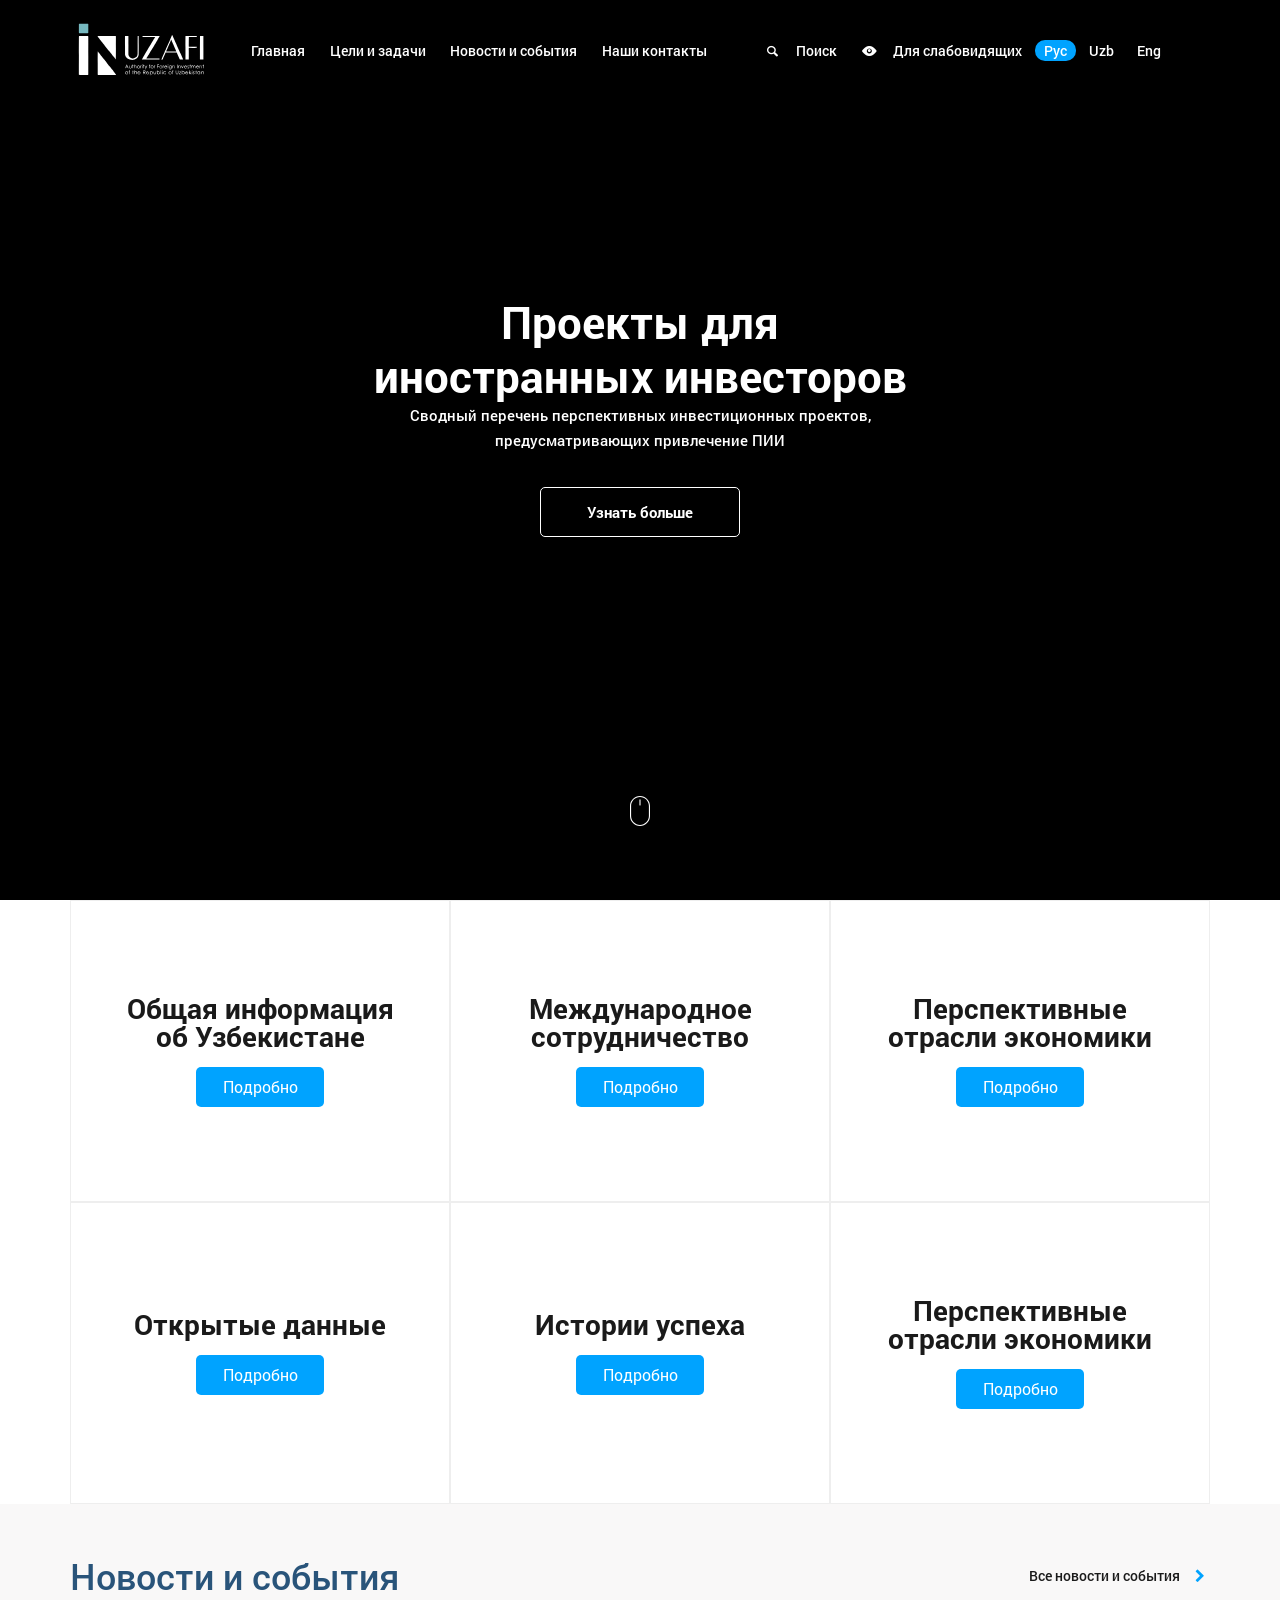
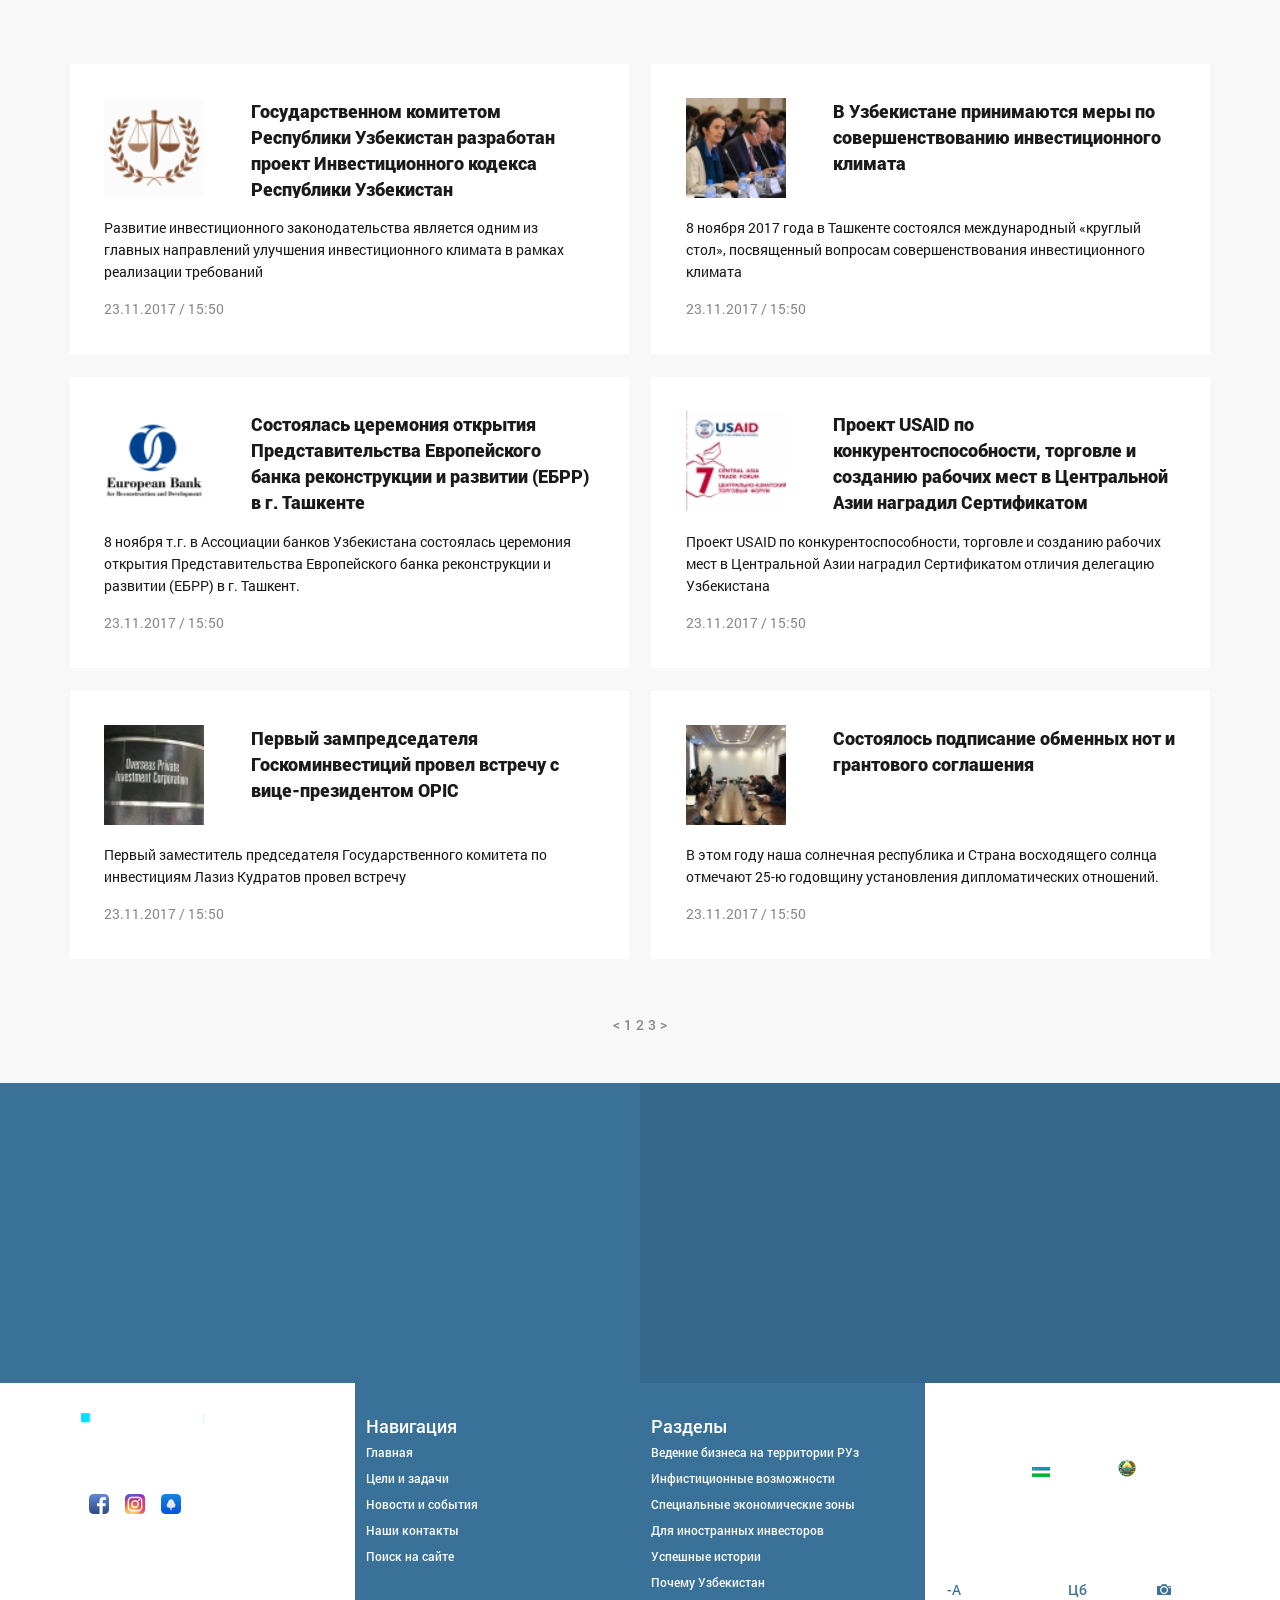
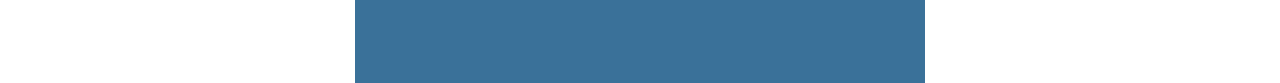
==== commit 0a2928a4: "video slider done" ====
--- a/index.html
+++ b/index.html
@@ -8,7 +8,6 @@
     <!--fonts-->
     <link href="css/bootstrap.css" rel="stylesheet" type="text/css" media="all" />
     <link href="css/style.css" rel="stylesheet" type="text/css" media="all" />
-    <link href="css/slider/owl.carousel.min.css" type="text/css" rel="stylesheet">
     
     <link href="fonts/font_icon.css" type="text/css" rel="stylesheet">
     <!--//fonts-->
@@ -24,16 +23,19 @@
 			$('#menus0 a').css('color', '#ffffff');
 			$('#menus1 a').css('color', '#ffffff');
 			$('#menus2 a').css('color', '#ffffff');
-			$('#while_logo').css('display', 'block');
-			$('#black_logo').css('display', 'none');
+			$('#menus0 .logos .logcolot1').css('fill', '#fff');
+			$('#menus0 .logos .logcolot2').css('fill', '#76b8bf');
+			$('#menus0 .logos .logcolot3').css('fill', '#fff');
 		  } else { 
 			$('#bgtombd').css('background', '#ffffff');
 			$('#bgtombd').css('opacity', '1');
 			$('#menus0 a').css('color', '#181818');
 			$('#menus1 a').css('color', '#181818');
 			$('#menus2 a').css('color', '#181818');
-			$('#while_logo').css('display', 'none');
-			$('#black_logo').css('display', 'block');
+			$('#menus0 .logos .logcolot1').css('fill', '#363435');
+			$('#menus0 .logos .logcolot2').css('fill', '#76b8bf');
+			$('#menus0 .logos .logcolot3').css('fill', '#346990');
+			$('#menus2 .linklang_aktiv').css('color', '#FFFFFF');
 		  } 
 		} 
 		consoleBG(); 
@@ -51,10 +53,7 @@
 			}
 		} 
     </script>
-    
-    <script src="js/slider/jquery-1.10.2.min.js"></script>
-    <script src="js/slider/owl.carousel.min.js"></script>
-    <script src="js/slider/script2.js"></script>
+    <script src="js/jquery-1.7.2.min.js"></script>
     <!-- //js -->
 </head>
 
@@ -66,7 +65,369 @@
         	<div class="container">
             	<div class="bkpos_15" id="menus0">
                 	<a onClick="diplay_hide('#mobakt');return false;" href="#" class="icon-menu-3 mobile_menus1"></a>
-                	<a href=""><img class="logos" id="while_logo" src="images/logo.svg" /><img id="black_logo" class="logos" src="images/uzafi_logo.svg" /></a>
+                	<a href="">
+                    <svg class="logos" version="1.0" xmlns="http://www.w3.org/2000/svg"
+                     width="3633.000000pt" height="1498.000000pt" viewBox="0 0 3633.000000 1498.000000" preserveAspectRatio="xMidYMid meet">
+                    <g transform="translate(0.000000,1498.000000) scale(0.100000,-0.100000)"  stroke="none">
+                    <path class="logcolot2" d="M2258 13993 l-36 -38 -5 -1069 c-3 -684 -1 -1082 5 -1105 13 -48 34
+                    -70 88 -94 45 -21 56 -21 1058 -19 565 2 1035 7 1062 12 27 5 65 16 84 24 36
+                    15 36 15 51 119 2 17 5 493 6 1057 3 1015 3 1025 -18 1071 -38 85 53 79 -1175
+                    79 l-1084 0 -36 -37z"/>
+                    <path class="logcolot3" d="M25449 11163 c-99 -226 -183 -425 -389 -918 -342 -820 -493 -1161
+                    -683 -1540 -43 -88 -99 -217 -123 -288 -24 -70 -62 -162 -83 -205 -21 -42
+                    -127 -277 -236 -522 -109 -245 -215 -480 -237 -523 -21 -43 -57 -133 -79 -200
+                    -23 -66 -52 -143 -66 -170 -110 -218 -465 -1019 -554 -1252 -38 -99 -92 -226
+                    -120 -282 -36 -74 -49 -111 -47 -135 l3 -33 76 -9 c92 -11 159 -2 194 26 34
+                    26 82 125 133 268 78 223 194 489 387 890 63 129 132 287 155 350 23 63 53
+                    134 66 158 47 81 -86 74 1408 73 829 0 1343 -4 1359 -10 50 -19 97 -104 165
+                    -302 45 -127 261 -599 327 -713 13 -23 42 -95 64 -160 23 -67 81 -195 130
+                    -290 49 -94 97 -191 107 -216 9 -25 24 -51 32 -57 17 -14 542 -19 726 -6 l98
+                    6 -6 41 c-11 66 -65 189 -158 361 -48 88 -123 248 -167 355 -100 247 -134 321
+                    -326 725 -192 403 -354 758 -785 1725 -377 846 -412 923 -631 1401 -87 191
+                    -222 499 -300 685 -154 371 -281 656 -333 749 -26 47 -39 61 -59 63 -24 3 -30
+                    -3 -48 -45z m-130 -1205 c50 -133 206 -490 396 -908 221 -487 293 -652 402
+                    -920 42 -102 129 -305 194 -451 65 -147 132 -308 150 -359 18 -50 42 -107 54
+                    -125 15 -21 21 -42 18 -58 l-5 -25 -1196 -4 c-659 -2 -1223 0 -1256 3 -71 8
+                    -85 19 -64 51 8 13 23 48 33 78 10 30 35 93 57 140 22 47 67 153 100 235 34
+                    83 101 233 150 335 108 221 127 266 318 710 81 190 193 440 248 555 55 116
+                    131 293 167 395 94 259 166 410 198 410 7 0 23 -28 36 -62z"/>
+                    <path class="logcolot3" d="M2295 10964 c-42 -33 -62 -55 -67 -78 -5 -17 -8 -2165 -8 -4773 -1
+                    -5169 -5 -4789 54 -4828 73 -48 57 -47 1094 -46 613 1 989 5 1018 11 51 12
+                    117 42 154 70 l25 19 5 4698 c3 2584 2 4731 -2 4771 -9 99 -32 141 -94 172
+                    l-49 25 -1035 2 -1035 3 -60 -46z"/>
+                    <path class="logcolot3" d="M6923 10928 c9 -145 45 -209 221 -403 61 -67 164 -188 228 -271 64
+                    -82 198 -248 299 -369 100 -121 260 -324 354 -451 95 -127 266 -343 380 -480
+                    197 -236 251 -307 577 -747 162 -218 395 -511 788 -992 363 -444 553 -682 767
+                    -965 94 -124 211 -272 259 -330 375 -447 466 -558 546 -666 50 -68 96 -124
+                    103 -124 9 0 13 673 19 2875 6 2513 5 2879 -8 2903 -8 16 -35 45 -60 65 l-44
+                    37 -2218 0 -2217 0 6 -82z"/>
+                    <path class="logcolot3" d="M13739 10953 c-9 -37 -13 -118 -12 -218 1 -88 6 -1107 11 -2265 8
+                    -2088 9 -2106 30 -2215 37 -191 94 -326 213 -506 80 -120 244 -284 368 -368
+                    415 -282 1080 -431 1522 -341 388 79 673 223 890 448 112 115 181 214 254 360
+                    85 169 126 342 143 602 4 63 6 1105 4 2316 -4 2027 -5 2202 -20 2220 -15 17
+                    -28 19 -128 16 l-111 -3 -6 -391 c-4 -215 -7 -1184 -7 -2153 0 -1109 -4 -1810
+                    -10 -1891 -36 -448 -155 -706 -422 -914 -251 -196 -473 -284 -713 -283 -130 0
+                    -206 14 -370 64 -207 64 -347 147 -485 288 -169 173 -252 347 -291 613 -10 64
+                    -12 585 -10 2338 2 1675 0 2266 -8 2298 l-12 42 -409 0 -409 0 -12 -57z"/>
+                    <path class="logcolot3" d="M18127 10998 c-15 -12 -17 -28 -15 -128 3 -111 4 -115 28 -127 20
+                    -10 346 -13 1573 -13 1488 0 1547 -1 1547 -18 0 -37 -98 -212 -201 -357 -130
+                    -183 -207 -308 -474 -765 -114 -195 -260 -438 -325 -540 -265 -419 -441 -714
+                    -940 -1570 -273 -469 -503 -851 -700 -1165 -168 -268 -201 -326 -361 -620
+                    -122 -226 -222 -394 -290 -488 -32 -43 -49 -76 -47 -90 l3 -22 2199 1 c2143 0
+                    2199 1 2212 19 16 22 20 201 5 224 -8 12 -253 15 -1635 19 l-1626 5 0 21 c0
+                    34 71 171 140 271 211 306 292 438 744 1204 161 273 434 728 606 1011 761
+                    1252 910 1502 1240 2080 255 446 344 599 487 827 62 100 113 191 113 203 l0
+                    20 -1983 0 c-1091 0 -2051 3 -2133 6 -118 5 -153 3 -167 -8z"/>
+                    <path class="logcolot3" d="M28842 10998 c-9 -9 -12 -679 -12 -2955 l0 -2943 414 0 414 0 7 38
+                    c12 57 6 1914 -7 2303 -12 348 -7 479 22 553 l11 29 932 -5 c593 -4 950 -2
+                    980 4 62 13 66 25 56 153 -4 55 -8 101 -8 101 -8 14 -209 17 -1012 15 l-957
+                    -3 -13 54 c-8 33 -13 112 -12 213 5 1195 17 2152 25 2163 8 9 216 12 977 12
+                    763 0 971 3 984 13 15 11 17 28 15 132 -3 118 -3 119 -28 126 -14 4 -644 7
+                    -1400 8 -1058 1 -1379 -2 -1388 -11z"/>
+                    <path class="logcolot3" d="M32470 10971 c-14 -55 -16 -5815 -1 -5854 l11 -27 317 0 c175 0 362
+                    3 416 7 l97 6 0 2931 c0 1612 -3 2941 -6 2954 l-6 22 -409 0 -408 0 -11 -39z"/>
+                    <path class="logcolot3" d="M6920 4222 l0 -2888 48 -46 47 -47 2195 -1 c1207 -1 2207 1 2221 5
+                    25 6 27 10 31 88 l5 82 -45 50 c-25 28 -88 111 -140 185 -126 178 -221 301
+                    -427 555 -94 116 -211 262 -260 325 -150 193 -355 448 -665 825 -384 467 -534
+                    655 -715 899 -81 110 -245 317 -364 460 -120 144 -279 343 -354 444 -75 100
+                    -282 363 -460 585 -178 221 -377 474 -443 562 -67 88 -192 243 -280 345 -176
+                    205 -227 268 -303 383 -35 52 -58 77 -72 77 -19 0 -19 -32 -19 -2888z"/>
+                    <path class="logcolot1" d="M17991 3866 c-34 -35 -37 -51 -19 -91 11 -24 16 -26 67 -23 l56 3 3
+                    42 c4 53 -9 78 -47 91 -26 9 -32 7 -60 -22z"/>
+                    <path class="logcolot1" d="M19930 3892 c-8 -3 -33 -18 -56 -34 l-41 -29 -6 -96 c-4 -52 -12
+                    -101 -18 -109 -6 -7 -26 -18 -45 -24 -26 -9 -34 -17 -34 -35 0 -26 25 -45 58
+                    -45 11 0 22 -8 24 -17 2 -10 0 -115 -5 -233 -8 -172 -7 -229 4 -285 15 -75 27
+                    -85 84 -71 l23 6 -1 279 c-2 324 -4 318 87 323 44 3 51 6 54 25 2 12 -2 31 -8
+                    42 -9 18 -20 21 -70 21 l-60 0 0 68 c0 90 15 112 78 112 64 0 79 11 66 47 -13
+                    38 -91 70 -134 55z"/>
+                    <path class="logcolot1" d="M24437 3876 c-19 -15 -27 -31 -27 -53 0 -45 16 -80 39 -88 31 -9 87
+                    22 102 56 11 28 10 32 -21 64 -42 43 -60 47 -93 21z"/>
+                    <path class="logcolot1" d="M15987 3862 c-15 -17 -17 -61 -17 -485 l0 -467 50 0 50 0 0 153 c1
+                    330 68 478 217 477 49 -1 114 -30 141 -65 38 -48 44 -94 36 -293 -4 -131 -3
+                    -200 5 -229 11 -39 15 -43 44 -43 59 0 60 3 65 182 6 229 -13 368 -61 439 -72
+                    108 -274 117 -381 18 -24 -21 -48 -39 -55 -39 -8 0 -11 44 -12 148 0 86 -5
+                    161 -12 182 -14 41 -44 50 -70 22z"/>
+                    <path class="logcolot1" d="M15626 3818 c-3 -24 -8 -76 -11 -117 -3 -40 -8 -77 -11 -82 -3 -5
+                    -20 -9 -38 -9 -18 0 -40 -6 -50 -13 -17 -12 -17 -17 -5 -43 11 -21 26 -32 62
+                    -42 l47 -13 0 -197 c0 -108 3 -241 7 -294 l6 -98 28 0 c62 0 59 -16 59 306 l0
+                    293 38 6 c43 8 102 25 102 30 0 25 -23 55 -42 55 -13 0 -40 5 -60 11 l-38 10
+                    0 113 c0 109 -1 114 -22 120 -55 14 -66 8 -72 -36z"/>
+                    <path class="logcolot1" d="M18347 3853 c-4 -3 -7 -39 -7 -78 0 -40 -3 -92 -6 -117 l-6 -45 -52
+                    -9 c-45 -8 -51 -12 -54 -35 -4 -33 16 -49 64 -53 l39 -4 9 -301 8 -301 44 0
+                    44 0 0 193 c0 107 3 242 6 300 l7 106 51 11 c73 15 83 23 68 54 -7 17 -20 26
+                    -34 26 -13 0 -40 5 -60 11 l-38 10 0 94 c0 117 -9 145 -48 145 -16 0 -32 -3
+                    -35 -7z"/>
+                    <path class="logcolot1" d="M29948 3749 c-3 -126 -12 -141 -87 -153 -46 -7 -45 -5 -31 -40 7 -19
+                    21 -28 55 -37 58 -15 64 -30 54 -129 -12 -114 -10 -385 2 -436 11 -42 13 -44
+                    48 -44 57 0 58 4 49 115 -13 160 -12 375 1 431 12 51 13 51 64 63 75 17 83 24
+                    69 55 -7 17 -20 26 -34 26 -13 0 -40 5 -61 11 l-37 10 2 104 c2 117 -6 135
+                    -57 135 l-33 0 -4 -111z"/>
+                    <path class="logcolot1" d="M33226 3838 c-3 -13 -6 -52 -6 -88 0 -36 -3 -82 -6 -102 -6 -37 -8
+                    -38 -48 -38 -54 0 -70 -11 -61 -41 12 -38 25 -49 65 -55 l37 -6 5 -295 c4
+                    -240 7 -296 19 -304 14 -9 67 -5 78 7 3 3 7 133 8 289 2 155 5 290 9 299 4 10
+                    18 16 39 16 18 0 47 3 64 6 29 6 32 10 29 38 -3 29 -6 31 -53 38 -98 16 -90 6
+                    -91 110 0 130 -6 148 -48 148 -26 0 -35 -5 -40 -22z"/>
+                    <path class="logcolot1" d="M21787 3844 c-4 -4 -7 -216 -7 -471 l0 -463 45 0 45 0 0 188 c0 103
+                    5 203 10 223 l10 37 158 4 c86 3 165 9 175 13 14 6 17 17 15 44 -3 34 -5 36
+                    -48 43 -25 3 -104 7 -176 7 -96 1 -133 4 -136 14 -2 6 -2 67 0 135 l4 122 141
+                    0 c78 0 159 5 180 11 37 10 38 11 35 52 l-3 42 -221 3 c-121 1 -223 -1 -227
+                    -4z"/>
+                    <path class="logcolot1" d="M26745 3411 c-4 -241 -4 -453 0 -470 6 -29 9 -31 55 -31 l48 0 7 268
+                    c8 282 2 587 -13 637 -7 26 -14 30 -49 33 l-40 3 -8 -440z"/>
+                    <path class="logcolot1" d="M14116 3773 c-18 -38 -65 -147 -104 -243 -39 -96 -116 -269 -171
+                    -384 -56 -114 -101 -215 -101 -222 0 -10 13 -14 41 -14 58 0 92 39 159 184
+                    l54 116 177 0 178 0 33 -39 c18 -22 54 -88 79 -148 l46 -108 47 -3 c41 -3 46
+                    -1 46 18 0 50 -60 191 -179 425 -71 138 -140 283 -155 323 -39 110 -72 162
+                    -103 162 -7 0 -28 -30 -47 -67z m135 -292 c17 -42 39 -92 49 -111 28 -58 23
+                    -60 -127 -60 l-135 0 7 38 c3 20 31 88 61 151 l54 114 30 -28 c16 -16 44 -62
+                    61 -104z"/>
+                    <path class="logcolot1" d="M16935 3567 c-117 -62 -154 -103 -186 -209 -88 -289 194 -554 481
+                    -453 143 51 229 195 217 366 -11 165 -107 290 -256 333 -98 29 -144 22 -256
+                    -37z m246 -62 c68 -24 106 -60 145 -137 43 -85 47 -153 15 -217 -68 -133 -243
+                    -203 -358 -143 -82 43 -133 135 -133 241 0 72 13 115 50 174 53 84 175 119
+                    281 82z"/>
+                    <path class="logcolot1" d="M17760 3601 c-19 -11 -44 -28 -54 -40 -25 -28 -31 -27 -46 9 -10 24
+                    -18 30 -44 30 -60 0 -58 10 -60 -326 -1 -351 1 -364 59 -364 52 0 56 22 58
+                    265 2 202 3 212 27 260 26 53 54 70 158 95 42 11 43 12 36 43 -3 18 -12 35
+                    -18 39 -20 14 -80 7 -116 -11z"/>
+                    <path class="logcolot1" d="M20375 3589 c-132 -60 -173 -96 -214 -190 -77 -174 13 -407 189 -488
+                    62 -28 164 -34 235 -13 166 48 274 208 263 385 -12 188 -147 324 -332 334 -63
+                    3 -79 0 -141 -28z m232 -97 c151 -78 189 -289 76 -422 -67 -78 -191 -112 -277
+                    -76 -88 37 -155 136 -164 242 -9 112 28 179 136 244 63 39 71 41 127 37 34 -2
+                    79 -14 102 -25z"/>
+                    <path class="logcolot1" d="M21131 3576 c-24 -25 -48 -43 -52 -40 -4 2 -10 18 -14 34 -6 27 -11
+                    30 -43 30 -66 0 -63 13 -65 -321 -1 -189 2 -315 9 -334 11 -32 36 -42 81 -30
+                    l25 6 -7 142 c-8 166 5 287 39 363 25 54 44 67 159 108 49 18 56 30 33 61 -9
+                    12 -30 19 -67 22 -53 5 -55 4 -98 -41z"/>
+                    <path class="logcolot1" d="M22550 3576 c-112 -60 -172 -123 -200 -212 -25 -82 -25 -135 -2 -212
+                    34 -107 114 -197 218 -244 67 -30 177 -30 256 1 111 43 194 151 218 281 41
+                    224 -107 417 -328 427 -75 4 -79 3 -162 -41z m230 -77 c95 -43 150 -123 158
+                    -230 8 -121 -41 -214 -140 -263 -168 -84 -359 49 -359 249 0 108 34 163 143
+                    231 65 40 130 44 198 13z"/>
+                    <path class="logcolot1" d="M23342 3586 c-46 -31 -53 -33 -67 -20 -8 9 -15 20 -15 25 0 5 -15 9
+                    -34 9 -70 0 -66 21 -66 -325 0 -180 4 -325 10 -339 7 -20 17 -26 39 -26 63 0
+                    62 -6 55 199 -10 288 9 345 131 394 101 40 124 67 89 101 -27 27 -84 20 -142
+                    -18z"/>
+                    <path class="logcolot1" d="M23774 3581 c-148 -74 -217 -179 -218 -336 0 -66 4 -90 26 -137 34
+                    -73 107 -146 183 -184 55 -26 69 -29 165 -29 127 0 158 13 242 98 58 59 71 91
+                    49 126 -15 23 -68 -3 -126 -63 -92 -96 -198 -107 -299 -30 -55 42 -126 146
+                    -126 185 l0 28 248 -5 c187 -4 259 -2 297 8 60 16 64 28 40 120 -39 155 -154
+                    244 -325 255 -72 4 -79 2 -156 -36z m250 -89 c59 -32 128 -108 124 -136 -3
+                    -21 -8 -21 -233 -21 -216 0 -230 1 -233 19 -6 30 75 104 153 142 81 39 111 38
+                    189 -4z"/>
+                    <path class="logcolot1" d="M24885 3574 c-155 -77 -199 -142 -200 -299 0 -82 3 -96 33 -157 41
+                    -85 128 -167 209 -199 116 -46 235 -26 307 50 17 17 36 31 43 31 22 0 26 -46
+                    8 -105 -32 -112 -142 -183 -265 -172 -71 6 -129 35 -196 99 -46 44 -57 49 -83
+                    43 -17 -4 -33 -15 -36 -26 -9 -29 93 -142 159 -177 46 -25 61 -27 156 -26 83
+                    0 116 5 160 22 80 32 149 88 179 147 l26 49 0 371 0 370 -24 3 c-12 2 -34 1
+                    -47 -2 -20 -5 -23 -11 -18 -36 10 -48 -17 -48 -89 -2 -120 77 -192 81 -322 16z
+                    m262 -82 c51 -27 98 -73 126 -126 17 -32 22 -58 22 -122 0 -72 -3 -86 -30
+                    -130 -119 -192 -436 -134 -485 89 -11 45 -10 62 4 110 20 69 51 106 135 164
+                    64 43 68 44 126 40 34 -2 79 -14 102 -25z"/>
+                    <path class="logcolot1" d="M25811 3605 c-18 -8 -49 -29 -68 -45 -39 -34 -63 -39 -63 -11 0 36
+                    -12 51 -40 51 -63 0 -60 18 -59 -324 1 -171 4 -322 8 -336 6 -21 14 -26 49
+                    -28 50 -4 45 -29 46 233 1 210 10 247 72 309 40 39 121 76 169 76 71 0 104
+                    -26 136 -105 27 -68 28 -76 29 -255 0 -102 3 -202 6 -222 6 -33 10 -38 34 -38
+                    61 0 60 -3 60 179 0 91 -5 198 -10 236 -11 80 -61 190 -112 248 l-33 38 -95 5
+                    c-72 4 -103 1 -129 -11z"/>
+                    <path class="logcolot1" d="M27273 3607 c-24 -7 -59 -28 -81 -49 -21 -21 -41 -38 -45 -38 -3 0
+                    -12 18 -18 40 -11 37 -15 40 -50 40 -26 0 -39 -5 -44 -17 -12 -31 -18 -331
+                    -10 -505 l7 -168 48 0 47 0 8 232 c8 254 10 264 70 316 106 93 227 93 291 0
+                    l29 -41 -3 -212 c-3 -136 0 -226 7 -253 11 -38 15 -42 44 -42 61 0 62 3 65
+                    186 6 272 -21 389 -104 463 -66 58 -161 75 -261 48z"/>
+                    <path class="logcolot1" d="M28725 3584 c-105 -55 -149 -95 -187 -172 -31 -62 -33 -74 -33 -167
+                    0 -95 2 -103 34 -163 71 -130 181 -195 332 -196 73 0 93 4 142 28 57 27 167
+                    135 167 163 0 8 -11 25 -25 39 l-25 25 -72 -60 c-66 -56 -153 -101 -196 -101
+                    -94 0 -242 137 -242 223 l0 34 158 6 c86 4 218 7 293 7 176 0 179 5 105 156
+                    -73 149 -153 205 -301 211 -76 3 -84 1 -150 -33z m210 -75 c28 -8 59 -30 103
+                    -74 66 -68 75 -91 40 -100 -13 -3 -117 -4 -233 -3 l-210 3 -3 26 c-4 34 29 74
+                    101 120 50 32 69 39 111 39 28 0 69 -5 91 -11z"/>
+                    <path class="logcolot1" d="M29434 3600 c-63 -28 -104 -99 -104 -182 0 -73 31 -110 150 -178 112
+                    -64 120 -73 120 -141 0 -54 -2 -59 -37 -88 -21 -17 -47 -31 -58 -31 -20 0 -86
+                    29 -116 51 -23 17 -64 4 -76 -25 -10 -21 -7 -28 28 -62 36 -35 44 -38 105 -42
+                    177 -12 264 60 264 216 0 44 -19 64 -198 215 -107 90 -113 108 -57 164 31 31
+                    40 35 70 30 20 -3 48 -15 64 -26 33 -24 50 -26 86 -9 33 15 32 33 -8 73 -55
+                    55 -155 70 -233 35z"/>
+                    <path class="logcolot1" d="M30520 3591 c-30 -16 -63 -38 -73 -49 -26 -28 -47 -17 -47 24 0 33
+                    -2 34 -37 34 -68 0 -65 18 -57 -354 l7 -336 43 0 44 0 -2 188 c-2 228 9 266
+                    101 362 53 56 60 60 101 60 28 0 60 -9 84 -23 60 -34 72 -85 81 -361 l7 -226
+                    32 0 c17 0 36 4 42 8 7 5 11 68 11 187 0 156 2 189 20 243 27 81 61 124 118
+                    152 55 26 123 24 157 -6 41 -37 68 -118 68 -203 0 -43 3 -146 7 -229 l6 -152
+                    28 0 c60 0 59 -4 59 196 0 209 -14 304 -60 393 -52 105 -54 106 -167 106 -94
+                    0 -101 -1 -149 -32 -27 -18 -61 -44 -73 -57 -28 -30 -40 -25 -106 35 -81 75
+                    -154 87 -245 40z"/>
+                    <path class="logcolot1" d="M31753 3611 c-37 -9 -114 -71 -173 -138 -54 -62 -73 -129 -68 -241 6
+                    -149 74 -253 206 -315 59 -27 77 -31 152 -31 110 0 163 23 248 107 62 61 75
+                    91 53 126 -14 23 -76 -5 -112 -50 -62 -79 -175 -118 -250 -86 -19 8 -52 29
+                    -72 46 -47 42 -117 147 -117 176 0 19 7 23 46 29 26 3 110 7 188 7 78 1 191 4
+                    251 8 l110 6 -1 50 c-4 120 -75 223 -191 277 -53 25 -80 31 -151 34 -48 2
+                    -101 0 -119 -5z m191 -103 c54 -16 156 -117 156 -155 l0 -26 -167 6 c-91 4
+                    -195 7 -230 7 -59 0 -63 1 -63 23 0 25 47 75 119 126 49 35 110 41 185 19z"/>
+                    <path class="logcolot1" d="M32555 3571 c-94 -53 -105 -53 -105 2 0 25 -3 27 -45 27 l-45 0 2
+                    -342 3 -343 41 -3 42 -3 6 48 c3 26 11 140 16 253 11 231 0 202 107 276 104
+                    73 202 51 252 -56 25 -53 26 -63 29 -288 l4 -233 41 3 c36 3 42 7 49 33 14 51
+                    -8 453 -27 510 -36 106 -102 155 -215 162 -62 3 -69 1 -155 -46z"/>
+                    <path class="logcolot1" d="M28295 3599 c-33 -16 -73 -90 -154 -280 -42 -98 -80 -179 -86 -180
+                    -5 -1 -55 103 -110 230 l-100 231 -49 0 -49 0 7 -41 c9 -55 48 -146 107 -251
+                    60 -104 118 -229 150 -320 17 -48 29 -68 41 -68 36 0 100 114 180 324 60 156
+                    100 247 127 284 17 24 18 32 8 53 -14 26 -41 33 -72 18z"/>
+                    <path class="logcolot1" d="M14774 3585 c-4 -8 -4 -115 -2 -238 5 -237 13 -284 61 -356 14 -20
+                    48 -49 78 -66 51 -28 60 -30 161 -29 119 1 126 4 206 78 71 65 75 79 82 356 4
+                    135 5 251 3 257 -3 8 -24 13 -52 13 l-46 0 -1 -178 c-1 -186 -13 -277 -45
+                    -353 -22 -50 -44 -62 -142 -75 -56 -8 -115 18 -167 71 l-35 36 -1 222 c0 257
+                    -5 277 -59 277 -22 0 -38 -6 -41 -15z"/>
+                    <path class="logcolot1" d="M17990 3255 l0 -345 24 -6 c13 -3 34 -1 45 6 21 11 21 16 21 350 l0
+                    340 -45 0 -45 0 0 -345z"/>
+                    <path class="logcolot1" d="M18660 3576 c0 -51 114 -338 207 -518 l45 -88 -27 -79 c-14 -43 -41
+                    -104 -60 -136 -25 -42 -33 -64 -29 -82 6 -22 11 -24 38 -19 54 10 90 62 129
+                    182 61 188 243 608 296 682 26 37 18 82 -14 82 -29 0 -77 -39 -105 -85 -12
+                    -19 -43 -95 -70 -168 -53 -146 -80 -206 -104 -226 -12 -11 -19 -4 -45 41 -17
+                    29 -54 109 -82 178 -116 285 -100 255 -142 258 -34 3 -37 1 -37 -22z"/>
+                    <path class="logcolot1" d="M24433 3563 c-4 -21 -8 -159 -8 -308 0 -148 4 -287 8 -307 8 -36 10
+                    -38 47 -38 l40 0 0 345 0 345 -40 0 c-37 0 -39 -2 -47 -37z"/>
+                    <path class="logcolot1" d="M14813 2401 c-58 -55 -73 -86 -73 -149 0 -50 -4 -66 -25 -91 -14 -16
+                    -35 -33 -46 -36 -33 -11 -20 -47 26 -71 l40 -20 8 -290 c9 -321 11 -327 66
+                    -304 l31 12 1 102 c1 55 4 189 8 296 l6 195 55 5 c64 6 80 14 80 40 0 41 -11
+                    50 -59 50 -25 0 -57 3 -70 7 -22 6 -23 9 -18 62 3 31 10 68 17 83 12 25 19 27
+                    74 30 60 3 61 3 64 34 4 42 -14 54 -95 61 -60 4 -71 2 -90 -16z"/>
+                    <path class="logcolot1" d="M22976 2395 c-20 -30 -20 -58 -1 -95 22 -42 73 -45 112 -8 25 24 29
+                    54 12 92 -20 43 -97 50 -123 11z"/>
+                    <path class="logcolot1" d="M25636 2399 c-45 -35 -66 -89 -66 -169 l0 -71 -45 -19 c-65 -28 -56
+                    -76 18 -94 l27 -6 0 -295 c0 -284 1 -295 20 -305 14 -8 26 -8 40 0 37 20 44
+                    80 43 347 -2 285 -12 254 90 268 40 6 47 10 47 30 0 39 -11 55 -39 55 -14 0
+                    -43 3 -63 6 l-38 7 0 61 c0 88 14 104 93 108 56 3 62 5 65 26 2 13 -4 34 -12
+                    48 -15 22 -23 24 -85 24 -54 0 -74 -4 -95 -21z"/>
+                    <path class="logcolot1" d="M30433 2398 c-35 -39 -37 -64 -7 -103 14 -19 35 -35 46 -35 22 0 60
+                    18 70 34 12 17 9 72 -4 101 -15 34 -75 36 -105 3z"/>
+                    <path class="logcolot1" d="M16068 2368 c-17 -55 -14 -855 3 -906 10 -31 13 -32 47 -26 21 4 39
+                    8 41 10 2 2 8 84 13 181 5 98 13 207 18 241 17 120 83 178 217 189 l69 6 33
+                    -39 c68 -77 76 -109 74 -294 -1 -99 3 -189 10 -225 l12 -60 39 0 c35 0 41 3
+                    49 30 5 17 9 104 10 195 1 345 -73 485 -258 483 -85 -1 -170 -31 -220 -77 -21
+                    -20 -39 -30 -47 -25 -8 5 -13 53 -15 161 -5 198 -5 198 -48 198 -32 0 -35 -3
+                    -47 -42z"/>
+                    <path class="logcolot1" d="M21729 2383 c-26 -69 -31 -210 -19 -563 11 -323 13 -357 30 -374 17
+                    -17 21 -18 41 -4 13 8 27 32 33 52 l11 38 75 -51 c95 -64 163 -81 254 -62 111
+                    23 228 107 274 197 93 182 8 411 -187 507 -60 29 -74 32 -161 32 -103 0 -144
+                    -14 -212 -74 -54 -47 -58 -38 -58 139 0 87 -3 165 -6 174 -4 10 -18 16 -35 16
+                    -23 0 -32 -6 -40 -27z m457 -348 c166 -73 220 -267 115 -412 -43 -59 -139
+                    -105 -219 -105 -151 0 -276 124 -275 273 1 114 59 187 195 245 81 35 103 35
+                    184 -1z"/>
+                    <path class="logcolot1" d="M22663 2403 c-13 -9 -21 -888 -8 -935 6 -25 12 -28 46 -28 l39 0 -2
+                    483 -3 482 -30 3 c-16 1 -35 -1 -42 -5z"/>
+                    <path class="logcolot1" d="M27930 2400 c-23 -14 -29 -925 -6 -955 14 -19 17 -19 43 -5 16 9 31
+                    29 37 48 5 17 14 32 20 32 7 0 47 -22 90 -49 90 -57 150 -70 237 -52 108 23
+                    223 112 277 215 23 44 27 63 27 141 0 77 -4 98 -27 148 -54 115 -177 214 -293
+                    236 -71 13 -129 -1 -232 -55 l-88 -46 -6 158 c-3 88 -9 167 -13 177 -9 18 -42
+                    22 -66 7z m460 -373 c76 -38 122 -93 146 -174 72 -249 -241 -440 -443 -269
+                    -17 15 -46 54 -62 88 -42 84 -43 170 -3 249 30 60 54 77 165 119 84 32 108 30
+                    197 -13z"/>
+                    <path class="logcolot1" d="M29751 2373 c-21 -80 -23 -187 -11 -553 l13 -380 33 0 c60 0 77 60
+                    63 217 -8 96 46 72 199 -88 96 -100 155 -139 212 -139 32 0 36 9 19 43 -27 51
+                    -172 190 -286 274 -60 45 -62 47 -48 72 19 37 69 81 160 141 93 61 131 95 150
+                    131 22 42 6 54 -55 39 -68 -16 -178 -91 -259 -175 -86 -89 -98 -86 -91 25 10
+                    168 6 364 -9 398 -11 27 -19 32 -47 32 -30 0 -34 -4 -43 -37z"/>
+                    <path class="logcolot1" d="M15684 2389 c-4 -7 -10 -60 -14 -119 -4 -59 -10 -112 -14 -119 -4 -6
+                    -17 -11 -30 -11 -39 0 -86 -21 -86 -38 0 -30 15 -41 65 -49 l50 -8 0 -270 c0
+                    -235 2 -275 17 -308 17 -36 20 -38 50 -32 18 4 36 9 41 12 4 2 7 75 7 161 0
+                    86 3 221 7 298 l6 142 65 10 c35 6 67 13 69 16 3 3 1 17 -4 33 -8 23 -16 29
+                    -44 31 -19 1 -49 5 -66 8 l-33 5 0 80 c0 44 -5 100 -11 125 -10 39 -15 44 -40
+                    44 -15 0 -31 -5 -35 -11z"/>
+                    <path class="logcolot1" d="M31445 2389 c-4 -5 -10 -60 -14 -120 -8 -122 -9 -123 -78 -134 -24
+                    -3 -46 -12 -49 -20 -11 -28 15 -53 63 -61 l48 -9 0 -265 c1 -207 4 -274 15
+                    -305 17 -45 39 -54 74 -32 23 15 23 18 30 304 4 158 11 291 15 296 4 4 34 12
+                    66 17 32 5 60 12 63 15 3 3 1 18 -4 33 -7 22 -16 28 -44 30 -19 1 -49 4 -66 7
+                    l-31 5 -5 108 c-3 59 -9 115 -13 125 -8 19 -60 24 -70 6z"/>
+                    <path class="logcolot1" d="M18350 2381 l-95 -6 -3 -461 c-2 -506 -4 -490 57 -478 l31 7 0 171
+                    c0 260 19 294 112 199 46 -49 206 -249 268 -336 31 -43 38 -48 64 -43 15 3 35
+                    6 42 6 8 0 14 9 14 20 0 44 -56 127 -149 224 -106 110 -141 152 -141 171 0 6
+                    27 16 60 23 71 13 131 41 183 85 33 28 38 40 48 102 8 53 8 85 0 127 -17 82
+                    -45 118 -121 156 -59 29 -75 32 -170 36 -58 2 -148 1 -200 -3z m219 -111 c80
+                    -14 156 -51 165 -82 3 -13 6 -45 6 -72 0 -43 -4 -53 -37 -86 -46 -45 -103 -60
+                    -229 -60 -127 0 -124 -3 -124 146 0 69 5 134 10 145 9 16 22 19 78 19 37 0 96
+                    -5 131 -10z"/>
+                    <path class="logcolot1" d="M26415 2363 c-14 -35 -16 -183 -7 -438 8 -232 12 -267 32 -320 28
+                    -73 86 -133 155 -158 74 -28 213 -34 269 -13 62 24 122 85 136 138 6 24 20 70
+                    31 103 18 52 21 96 26 320 6 268 -3 370 -32 382 -8 2 -29 0 -47 -6 l-33 -11 0
+                    -292 c-1 -243 -4 -305 -18 -361 -52 -205 -147 -248 -324 -143 -48 28 -55 36
+                    -72 91 -18 55 -19 77 -13 262 8 225 1 408 -17 441 -15 28 -75 31 -86 5z"/>
+                    <path class="logcolot1" d="M13995 2110 c-165 -93 -231 -192 -223 -337 14 -214 230 -387 440
+                    -353 207 33 342 215 309 417 -31 187 -160 297 -371 317 -64 6 -66 5 -155 -44z
+                    m260 -84 c101 -46 167 -147 167 -255 0 -232 -280 -340 -460 -177 -59 53 -86
+                    123 -80 207 7 90 39 145 115 194 32 21 67 44 78 51 28 19 116 9 180 -20z"/>
+                    <path class="logcolot1" d="M17055 2100 c-105 -71 -126 -93 -168 -180 -43 -88 -44 -187 -5 -273
+                    71 -152 255 -252 416 -226 74 11 129 40 200 105 51 46 62 61 62 87 -1 78 -48
+                    73 -130 -12 -67 -70 -125 -96 -202 -89 -101 9 -189 74 -241 177 -25 51 -26 56
+                    -10 73 15 17 39 18 314 18 186 0 300 4 304 10 15 23 6 129 -13 167 -53 104
+                    -202 183 -372 197 l-65 6 -90 -60z m304 -70 c27 -12 60 -33 74 -48 29 -30 60
+                    -96 50 -106 -10 -10 -466 -7 -482 3 -12 8 -12 14 -2 39 15 35 40 60 108 108
+                    47 34 50 34 125 30 47 -3 97 -14 127 -26z"/>
+                    <path class="logcolot1" d="M19224 2110 c-153 -83 -214 -173 -214 -315 0 -214 167 -378 387 -378
+                    72 0 90 4 145 31 38 18 87 55 122 90 58 60 58 60 46 96 -6 20 -18 36 -26 36
+                    -29 0 -71 -29 -109 -76 -83 -101 -218 -113 -329 -29 -51 38 -116 128 -116 158
+                    0 60 -15 57 310 57 333 0 328 -1 315 67 -31 166 -135 269 -303 299 -116 20
+                    -129 18 -228 -36z m284 -80 c73 -32 122 -89 122 -139 0 -26 -12 -28 -187 -35
+                    -140 -6 -278 5 -297 24 -20 20 27 81 99 132 l70 50 73 -6 c41 -3 95 -15 120
+                    -26z"/>
+                    <path class="logcolot1" d="M20221 2145 c-18 -8 -60 -31 -93 -51 -64 -39 -78 -37 -78 13 0 25
+                    -27 37 -64 27 l-26 -6 0 -474 0 -474 45 0 45 0 0 171 0 170 23 -6 c12 -4 49
+                    -24 82 -46 146 -93 313 -72 434 56 154 162 153 371 -2 525 -75 75 -143 104
+                    -247 108 -59 1 -95 -2 -119 -13z m192 -115 c108 -40 181 -146 181 -260 0 -222
+                    -271 -341 -443 -194 -60 52 -92 113 -98 187 -10 118 27 185 142 259 55 36 64
+                    39 112 33 29 -3 77 -14 106 -25z"/>
+                    <path class="logcolot1" d="M23555 2141 c-22 -11 -67 -32 -100 -46 -102 -44 -153 -112 -175 -232
+                    -27 -151 53 -333 172 -394 128 -65 442 -35 508 49 23 28 26 70 7 95 -11 15
+                    -17 16 -47 6 -19 -7 -64 -29 -100 -49 -119 -68 -159 -72 -275 -31 -112 40
+                    -155 108 -163 256 l-4 91 59 54 c32 30 84 68 114 85 47 26 64 30 129 30 63 0
+                    84 -5 130 -29 30 -16 69 -40 86 -53 26 -19 36 -22 57 -14 37 14 39 23 14 72
+                    -37 74 -128 112 -294 124 -64 4 -85 2 -118 -14z"/>
+                    <path class="logcolot1" d="M24841 2113 c-111 -64 -164 -112 -198 -181 -24 -49 -28 -69 -28 -142
+                    0 -76 3 -93 32 -151 41 -82 111 -150 200 -192 58 -27 78 -31 148 -31 113 1
+                    181 29 261 108 78 78 104 143 104 256 0 216 -133 351 -370 374 -64 7 -66 6
+                    -149 -41z m253 -79 c68 -24 126 -84 155 -162 38 -102 14 -196 -74 -286 -53
+                    -55 -102 -70 -204 -63 -67 5 -77 9 -119 44 -74 64 -124 143 -130 206 -5 68 17
+                    113 90 183 103 98 116 106 178 100 30 -3 77 -13 104 -22z"/>
+                    <path class="logcolot1" d="M29010 2115 c-153 -82 -220 -180 -220 -324 0 -89 22 -158 69 -221 79
+                    -105 182 -155 318 -154 70 0 90 5 145 32 38 18 87 55 122 90 58 60 58 60 46
+                    96 -6 20 -18 36 -26 36 -29 0 -71 -29 -109 -76 -85 -103 -213 -115 -328 -30
+                    -51 37 -117 134 -117 171 0 32 20 52 40 40 18 -11 496 -7 539 5 l44 11 -6 58
+                    c-14 162 -131 274 -313 301 -104 15 -112 13 -204 -35z m277 -91 c67 -32 130
+                    -105 117 -135 -9 -20 -17 -20 -244 -19 -155 0 -236 4 -241 11 -18 29 25 80
+                    121 144 54 36 57 36 125 31 45 -4 89 -16 122 -32z"/>
+                    <path class="logcolot1" d="M30827 2137 c-95 -60 -125 -112 -119 -204 3 -36 68 -99 172 -168 54
+                    -35 104 -75 114 -89 24 -38 20 -86 -9 -119 -23 -24 -33 -27 -89 -27 -51 0 -70
+                    5 -100 25 -20 14 -45 25 -54 25 -44 0 -56 -59 -21 -104 55 -70 152 -74 278 -9
+                    87 44 101 64 101 144 0 107 -48 171 -213 278 -69 45 -77 54 -77 82 0 20 10 40
+                    29 60 37 37 80 38 147 4 100 -51 149 -12 80 64 -29 32 -70 48 -141 56 -52 5
+                    -65 2 -98 -18z"/>
+                    <path class="logcolot1" d="M31965 2109 c-159 -89 -205 -156 -213 -309 -3 -70 0 -95 18 -143 83
+                    -222 418 -302 597 -143 27 23 27 23 39 -34 10 -52 36 -63 74 -32 22 18 23 22
+                    28 273 4 244 -4 370 -27 408 -16 25 -64 -1 -75 -40 -5 -19 -10 -35 -12 -37 -1
+                    -2 -42 17 -91 43 -80 42 -165 66 -228 65 -11 -1 -60 -23 -110 -51z m197 -60
+                    c149 -32 242 -139 242 -279 0 -80 -24 -131 -90 -189 -111 -97 -277 -87 -386
+                    24 -124 126 -96 298 68 408 75 50 87 53 166 36z"/>
+                    <path class="logcolot1" d="M32992 2121 c-41 -22 -82 -47 -93 -57 -18 -16 -19 -16 -34 19 -8 20
+                    -15 42 -15 48 0 15 -70 4 -81 -12 -13 -21 -22 -257 -16 -443 6 -234 24 -286
+                    76 -220 35 45 44 93 46 273 l3 175 47 53 c58 66 107 92 189 100 l62 6 36 -49
+                    c61 -84 70 -126 75 -339 2 -104 6 -200 8 -211 12 -56 77 -29 96 38 15 58 6
+                    309 -16 413 -35 168 -94 223 -255 240 -50 5 -61 2 -128 -34z"/>
+                    <path class="logcolot1" d="M20871 2103 c-12 -44 -5 -323 10 -423 18 -113 64 -191 134 -227 74
+                    -39 201 -54 274 -33 79 22 136 85 171 191 29 84 50 426 31 491 -12 39 -14 40
+                    -48 35 -20 -4 -38 -9 -42 -12 -3 -4 -8 -114 -11 -245 l-5 -238 -45 -49 c-53
+                    -59 -63 -63 -155 -63 -116 0 -182 43 -206 134 -6 22 -12 131 -13 241 -1 110
+                    -5 208 -10 218 -5 11 -20 17 -42 17 -30 0 -34 -4 -43 -37z"/>
+                    <path class="logcolot1" d="M22993 2083 c-10 -75 -10 -589 0 -627 7 -26 10 -28 45 -21 20 4 39 9
+                    41 11 12 12 22 477 12 565 -14 124 -16 129 -56 129 -33 0 -34 -1 -42 -57z"/>
+                    <path class="logcolot1" d="M27235 2120 c-15 -47 -1 -57 97 -64 50 -3 123 -6 163 -6 39 0 75 -3
+                    78 -7 15 -14 -174 -318 -305 -493 -59 -78 -60 -102 -3 -112 52 -9 300 -9 392
+                    0 85 9 101 20 87 59 l-10 28 -154 0 c-109 0 -162 4 -178 13 l-23 13 50 62 c27
+                    35 91 132 142 217 51 85 110 179 132 208 35 47 39 56 29 77 l-12 25 -239 0
+                    c-231 0 -240 -1 -246 -20z"/>
+                    <path class="logcolot1" d="M30441 2103 c-19 -77 -23 -172 -16 -400 6 -198 10 -237 24 -255 15
+                    -18 22 -19 47 -11 42 14 46 45 45 372 0 318 -2 331 -57 331 -30 0 -34 -4 -43
+                    -37z"/>
+                    </g>
+                    </svg>
+                    </a>
                     <a href="" class="icon-search-1 mobile_menus2"></a>
                 </div>
                 
@@ -108,14 +469,111 @@
     <!---------- { top_menu } ------------------------------->
     
     <!----------- { header } -------------------------------->
+    <script>
+	(function ($) {
+	var hwSlideSpeed = 700;
+	var hwTimeOut = 6000;
+	var hwNeedLinks = true;
+	
+	$(document).ready(function(e) {
+		$('.slide').css(
+			{"position" : "absolute",
+			 "top":'0', "left": '0'}).hide().eq(0).show();
+		var slideNum = 0;
+		var slideTime;
+		slideCount = $("#slider .slide").size();
+		var animSlide = function(arrow){
+			clearTimeout(slideTime);
+			$('.slide').eq(slideNum).fadeOut(hwSlideSpeed);
+			if(arrow == "next"){
+				if(slideNum == (slideCount-1)){slideNum=0;}
+				else{slideNum++}
+				}
+			else if(arrow == "prew")
+			{
+				if(slideNum == 0){slideNum=slideCount-1;}
+				else{slideNum-=1}
+			}
+			else{
+				slideNum = arrow;
+				}
+			$('.slide').eq(slideNum).fadeIn(hwSlideSpeed, rotator);
+			$(".control-slide.active").removeClass("active");
+			$('.control-slide').eq(slideNum).addClass('active');
+			}
+	if(hwNeedLinks){
+	var $linkArrow = $('<a id="prewbutton" href="#">&lt;</a><a id="nextbutton" href="#">&gt;</a>')
+		.prependTo('#slider');		
+		$('#nextbutton').click(function(){
+			animSlide("next");
+			return false;
+			})
+		$('#prewbutton').click(function(){
+			animSlide("prew");
+			return false;
+			})
+	}
+		var $adderSpan = '';
+		$('.slide').each(function(index) {
+				$adderSpan += '<span class = "control-slide">' + index + '</span>';
+			});
+		$('<div class ="sli-links">' + $adderSpan +'</div>').appendTo('#slider-wrap');
+		$(".control-slide:first").addClass("active");
+		$('.control-slide').click(function(){
+		var goToNum = parseFloat($(this).text());
+		animSlide(goToNum);
+		});
+		var pause = false;
+		var rotator = function(){
+				if(!pause){slideTime = setTimeout(function(){animSlide('next')}, hwTimeOut);}
+				}
+		$('#slider-wrap').hover(	
+			function(){clearTimeout(slideTime); pause = true;},
+			function(){pause = false; rotator();
+			});
+		rotator();
+	});
+	})(jQuery);
+	
+	</script>
     <header id="slide">
-        <video id="video" width="100%" autoplay="autoplay" loop="loop" preload="auto">
-            <source src="images/video/3.mp4"></source>
-        </video>
+    	<div id="slider">
+            <div class="slide" >
+                <div class="videos">
+                    <video id="video" width="100%"   autoplay="autoplay" loop="loop" preload="auto">
+                        <source src="images/video/1.mp4"></source>
+                    </video>
+                </div>
+            </div>
+            
+            <div class="slide" >
+                <div class="videos">
+                    <video id="video" autoplay="autoplay" loop="loop" preload="auto">
+                        <source src="images/video/2.mp4"></source>
+                    </video>
+                </div>
+            </div>
+            
+            <div class="slide" >
+                <div class="videos">
+                    <video id="video" autoplay="autoplay" loop="loop" preload="auto">
+                        <source src="images/video/3.mp4"></source>
+                    </video>
+                </div>
+            </div>
+            
+            <div class="slide">
+                <div class="videos">
+                    <video id="video" autoplay="autoplay" loop="loop" preload="auto">
+                        <source src="images/video/4.mp4"></source>
+                    </video>
+                </div>
+            </div>
+        </div>
     </header>
     
     <div class="positglobal">
-        <div class="container">
+       <div class="container">
             <div class="sdio">
                 <div class="slide_container">
                     <h1>Проекты для <br>иностранных инвесторов</h1>
@@ -124,7 +582,8 @@
                 </div>
             </div>
         </div>
-        
+       
+      
         <div class="icon_sdio">
             <svg class="icp_dolp" xmlns="http://www.w3.org/2000/svg" xmlns:xlink="http://www.w3.org/1999/xlink" version="1.1" id="Layer_1" x="0px" y="0px" viewBox="0 0 210.414 210.414"  xml:space="preserve" width="512px" height="512px"><g><g><g><path d="M105.207,0C66.532,0,35.069,31.45,35.069,70.104v70.21c0,38.653,31.463,70.1,70.138,70.1     c38.675,0,70.138-31.446,70.138-70.1v-70.21C175.345,31.45,143.881,0,105.207,0z M167.552,140.314     c0,34.357-27.968,62.307-62.345,62.307c-34.377,0-62.345-27.95-62.345-62.307v-70.21c0-34.357,27.968-62.311,62.345-62.311     c34.377,0,62.345,27.953,62.345,62.311V140.314z" />
     <path d="M105.207,23.379c-2.152,0-3.897,1.743-3.897,3.897v35.286c0,2.154,1.745,3.897,3.897,3.897     c2.152,0,3.897-1.743,3.897-3.897V27.276C109.103,25.122,107.359,23.379,105.207,23.379z" /></g></g></g><g></g><g></g><g></g><g>
@@ -132,83 +591,87 @@
             </svg>
         </div>
     </div>
+    
+    
     <!----------- { header } -------------------------------->
     
     
     <!---------- { position1_page } ------------------------->
     <section id="position1_page">
-    	<div class="bkpos_33 pageselect">
-        	<div class="bg_activ">
-            	<div class="bg_activ_img" style="background: url(images/Bitmap.svg) no-repeat;"></div>
-            </div>
-        	<div class="blocksd_pag">
-            	<div class="tabck">
-                    <h1>Общая информация <br>об Узбекистане</h1>
-                    <a href="">Подробно</a>
-                </div>
-            </div>
+    	<div class="container">
+            <div class="bkpos_33 pageselect">
+                <div class="bg_activ">
+                    <div class="bg_activ_img" style="background: url(images/imbit1.jpg) no-repeat;"></div>
+                </div>
+                <div class="blocksd_pag">
+                    <div class="tabck">
+                        <h1>Общая информация <br>об Узбекистане</h1>
+                        <a href="">Подробно</a>
+                    </div>
+                </div>
+            </div>
+            
+            <div class="bkpos_33 pageselect">
+                <div class="bg_activ">
+                    <div class="bg_activ_img" style="background: url(images/imbit2.jpg) no-repeat;"></div>
+                </div>
+                <div class="blocksd_pag">
+                    <div class="tabck">
+                        <h1>Международное<br>сотрудничество</h1>
+                        <a href="">Подробно</a>
+                    </div>
+                </div>
+            </div>
+            
+            <div class="bkpos_33 pageselect">
+                <div class="bg_activ">
+                    <div class="bg_activ_img" style="background: url(images/imbit3.jpg) no-repeat;"></div>
+                </div>
+                <div class="blocksd_pag">
+                    <div class="tabck">
+                        <h1>Перспективные<br>отрасли экономики</h1>
+                        <a href="">Подробно</a>
+                    </div>
+                </div>
+            </div>
+            
+            <div class="bkpos_33 pageselect">
+                <div class="bg_activ">
+                    <div class="bg_activ_img" style="background: url(images/imbit4.jpg) no-repeat;"></div>
+                </div>
+                <div class="blocksd_pag">
+                    <div class="tabck">
+                        <h1>Открытые данные</h1>
+                        <a href="">Подробно</a>
+                    </div>
+                </div>
+            </div>
+            
+            <div class="bkpos_33 pageselect">
+                <div class="bg_activ">
+                    <div class="bg_activ_img" style="background: url(images/imbit5.jpg) no-repeat;"></div>
+                </div>
+                <div class="blocksd_pag">
+                    <div class="tabck">
+                        <h1>Истории успеха</h1>
+                        <a href="">Подробно</a>
+                    </div>
+                </div>
+            </div>
+            
+            <div class="bkpos_33 pageselect">
+                <div class="bg_activ">
+                    <div class="bg_activ_img" style="background: url(images/imbit6.jpg) no-repeat;"></div>
+                </div>
+                <div class="blocksd_pag">
+                    <div class="tabck">
+                        <h1>Перспективные<br>отрасли экономики</h1>
+                        <a href="">Подробно</a>
+                    </div>
+                </div>
+            </div>
+            <div class="clear"></div>
         </div>
-        
-        <div class="bkpos_33 pageselect">
-        	<div class="bg_activ">
-            	<div class="bg_activ_img" style="background: url(images/Bitmap.svg) no-repeat;"></div>
-            </div>
-        	<div class="blocksd_pag">
-            	<div class="tabck">
-                    <h1>Международное<br>сотрудничество</h1>
-                    <a href="">Подробно</a>
-                </div>
-            </div>
-        </div>
-        
-        <div class="bkpos_33 pageselect">
-        	<div class="bg_activ">
-            	<div class="bg_activ_img" style="background: url(images/Bitmap.svg) no-repeat;"></div>
-            </div>
-        	<div class="blocksd_pag">
-            	<div class="tabck">
-                    <h1>Перспективные<br>отрасли экономики</h1>
-                    <a href="">Подробно</a>
-                </div>
-            </div>
-        </div>
-        
-        <div class="bkpos_33 pageselect">
-        	<div class="bg_activ">
-            	<div class="bg_activ_img" style="background: url(images/Bitmap.svg) no-repeat;"></div>
-            </div>
-        	<div class="blocksd_pag">
-            	<div class="tabck">
-                    <h1>Открытые данные</h1>
-                    <a href="">Подробно</a>
-                </div>
-            </div>
-        </div>
-        
-        <div class="bkpos_33 pageselect">
-        	<div class="bg_activ">
-            	<div class="bg_activ_img" style="background: url(images/Bitmap.svg) no-repeat;"></div>
-            </div>
-        	<div class="blocksd_pag">
-            	<div class="tabck">
-                    <h1>Истории успеха</h1>
-                    <a href="">Подробно</a>
-                </div>
-            </div>
-        </div>
-        
-        <div class="bkpos_33 pageselect">
-        	<div class="bg_activ">
-            	<div class="bg_activ_img" style="background: url(images/Bitmap.svg) no-repeat;"></div>
-            </div>
-        	<div class="blocksd_pag">
-            	<div class="tabck">
-                    <h1>Перспективные<br>отрасли экономики</h1>
-                    <a href="">Подробно</a>
-                </div>
-            </div>
-        </div>
-        <div class="clear"></div>
     </section>
     <!---------- { position1_page } ------------------------->
     
--- a/css/style.css
+++ b/css/style.css
@@ -15,7 +15,8 @@
 
 
 /* ========== {фон сайта} =========== */
-html, html { -webkit-font-smoothing: antialiased; background-color:#ffffff !important; font-family:'roboto10',Verdana !important;}
+html, html { -webkit-font-smoothing: antialiased; background-color:#ffffff !important; font-family:'roboto10',Verdana !important; height:100% !important;}
+html, body {height:100% !important; }
 /* ========== {фон сайта} =========== */
 
 
@@ -59,7 +60,6 @@
 #topmenu{ height:auto; position:fixed; width:100%; z-index:999; transition: 0.5s;}
 .topmbg{ height:100px; background-color:#000000; opacity: 0.5; transition: 0.5s;}
 
-#black_logo{ display:none;}
 .mobile_menus1{ float:left; font-size:18px; color:#FFFFFF; display:none; line-height:60px; width:10%;}
 .mobile_menus2{ float:right; font-size:18px; color:#FFFFFF; display:none; line-height:60px; width:10%;}
 .mobile_menus1:hover{opacity:0.8;}
@@ -74,6 +74,10 @@
 
 .topmct{ height:100px; width:100%; position:relative; z-index:9; margin-top:-100px;}
 .topmct .logos{ height:60px; width:auto; margin-top:20px;}
+.topmct .logos .logcolot1{ fill:#fff;}
+.topmct .logos .logcolot2{ fill:#76b8bf;}
+.topmct .logos .logcolot3{ fill:#fff;}
+
 .topmct .menus{ line-height:100px;}
 .topmct .menus a{ font-size:14px; color:#FFFFFF; font-family:'roboto8',Verdana; padding-left:2%; padding-right:2%;}
 .topmct .menus a:hover{opacity: 0.7;}
@@ -91,8 +95,9 @@
 .topmenustyles #menus0 a{ color:#181818;}
 .topmenustyles #menus1 a{ color:#181818;}
 .topmenustyles #menus2 a{ color:#181818;}
-.topmenustyles #while_logo{ display:none;}
-.topmenustyles #black_logo{ display:block;}
+.topmenustyles .logos .logcolot1{ fill:#363435;}
+.topmenustyles .logos .logcolot2{ fill:#76b8bf;}
+.topmenustyles .logos .logcolot3{ fill:#346990;}
 .topmenustyles .linklang_aktiv{ color:#FFFFFF !important;}
 /*------------------------ { top_menu } ---------------------------------*/
 
@@ -274,22 +279,31 @@
 /*--------------------------------------------------------------------------------------СТРАНИЦА2----------------------------------------------------------------------------------*/
 
 /*------------------------ { header } ---------------------------------*/
-#slide{height:800px !important; overflow:hidden;}
-.positglobal{ margin-top:-800px; height:800px; position:relative; z-index:9; width:100%; }
-
-.icon_sdio{height:40px; width:40px; display:table; margin-left:auto; margin-right:auto; margin-top:-65px; transition: 0.5s;}
-.icon_sdio svg{fill:#fff; display:table; height:30px; width:30px; transition: 0.5s; margin-top:5px; margin-left:auto; margin-right:auto;}
-.sdio{display:table; width:100%; height:800px; text-align:center;}
+#slide{height:100% !important; background-color:#000000; overflow:hidden;}
+.videos{ opacity:0.5; height:100% !important; width:100% !important;}
+#slider{ height:100% !important; position:relative;}
+.slide{width:100%;height:100% }
+#video{ height: auto; width:100%;}
+.sli-links{ display:none;}
+#prewbutton, #nextbutton{ display:none;}
+
+
+.positglobal{ height:100% !important; position: absolute; z-index:9999; width:100%; margin-top:-51%; }
+.positglobal .container{ height:100% !important; }
+
+.icon_sdio{height:40px; width:40px; display:table; margin-left:auto; margin-right:auto;  margin-bottom:12%; transition: 0.5s;}
+.icon_sdio svg{fill:#fff; display:table; height:30px; width:30px; transition: 0.5s; margin-top:-175%; margin-left:auto; margin-right:auto;}
+.sdio{display:table; width:100%; height:100% !important; text-align:center; }
 .slide_container{display: table-cell; vertical-align: middle; width:100%;}
 .slide_container h1{color:#ffffff; font-family:'roboto3',Verdana; font-size:44px; line-height:54px;}
 .slide_container p{color:#ffffff; font-family:'roboto8',Verdana; font-size:15px; line-height:25px;}
-.slide_container a{ display:block; height:48px; display: table; border-radius:5px; line-height:48px; border:1px solid #FFFFFF; padding-left:4%; padding-right:4%; color:#ffffff; font-family:'roboto3',Verdana; font-size:15px; margin-top:3%; transition: 0.5s; margin-left:auto; margin-right:auto;}
+.slide_container a{ display:block; height:48px; margin-top:3%; display: table; border-radius:5px; line-height:48px; border:1px solid #FFFFFF; padding-left:4%; padding-right:4%; color:#ffffff; font-family:'roboto3',Verdana; font-size:15px; transition: 0.5s; margin-left:auto; margin-right:auto;}
 .slide_container a:hover{ background-color:#FFFFFF; color:#1A1A1A; box-shadow: 0 6px 6px rgba(0, 0, 0, .2);}
 /*------------------------ { header } ---------------------------------*/
 
 /*--------------------- { position1_page } ----------------------------*/
 #position1_page{background-color:#fff;}
-.pageselect{   border-right:1px solid #eeeeee; border-bottom:1px solid #eeeeee; transition: 0.5s;}
+.pageselect{   border:1px solid #eeeeee; transition: 0.5s;}
 .blocksd_pag{ height:300px; margin-top:-300px; display:table; width:100%; position:relative; z-index:9;}
 .tabck{display: table-cell; vertical-align: middle; }
 .blocksd_pag h1{color:#1A1A1A; font-family:'roboto3',Verdana; font-size:28px; line-height:28px; text-align:center; transition: 0.5s;}
@@ -306,7 +320,7 @@
 transition: 0.5s;
 }
 
-.pageselect:hover{ border-right:1px solid #356891; border-bottom:1px solid #356891;}
+.pageselect:hover{ border:1px solid #356891;}
 .pageselect:hover h1{ color:#FFFFFF;}
 .pageselect:hover a{box-shadow: 0 6px 6px rgba(0, 0, 0, .2);}
 .pageselect:hover .bg_activ{background-color:#356891;}
@@ -375,6 +389,10 @@
 /*--------------------------------------------------------------------------------------СТРАНИЦА1----------------------------------------------------------------------------------*/
 }
 
+@media(max-width:1400px){
+#video{ height:100%; width:auto;}
+.positglobal{ margin-top:-73%; }
+}
 @media(max-width:748px){
 /*----------------------------------------------------------------------------------------ОБЩЕЕ------------------------------------------------------------------------------------*/
 /*------------------------ { top_menu } ---------------------------------*/
@@ -479,20 +497,33 @@
 /*--------------------------------------------------------------------------------------СТРАНИЦА1----------------------------------------------------------------------------------*/
 
 /*--------------------------------------------------------------------------------------СТРАНИЦА2----------------------------------------------------------------------------------*/
+
+/*------------------------ { header } ---------------------------------*/
+#slide{
+height:500px; 
+overflow: hidden;
+background: url("../images/Header3.jpg") no-repeat;
+background-size:cover;
+-webkit-background-size: cover;
+-o-background-size: cover;
+-ms-background-size: cover;
+-moz-background-size: cover;
+}
+#slider{display:none;}
+
+.positglobal{ height:500px; position:relative; z-index:99; width:100%; margin-top:0%; }
+.positglobal .container{ height:100% !important; }
+
+.icon_sdio{ display:none;}
+.sdio{text-align: left; }
+.slide_container h1{ font-size:40px; line-height:44px;}
+.slide_container p{font-size:14px; line-height:25px;}
+.slide_container a{ margin-top:5%;  margin-left:0; margin-right:0;}
+
+/*------------------------ { header } ---------------------------------*/
+
 /*--------------------- { position1_page } ----------------------------*/
-/*------------------------ { header } ---------------------------------*/
-#slide{ display:none;}
-.positglobal{ margin-top:0; height: auto;  background-color:#CCCCCC; padding-top:40%; padding-bottom:40%; }
-
-.icon_sdio{margin-top: 18%;}
-.icon_sdio svg{fill:#181818; }
-.sdio{ height: auto;}
-.slide_container h1{color:#181818;}
-.slide_container p{color:#181818; }
-.slide_container a{ border:1px solid #181818;  color:#181818; }
-/*------------------------ { header } ---------------------------------*/
-
-#position1_page .bkpos_33{ float:none; width:100%;}
+#position1_page .bkpos_33{ float:none; width:100%; padding:2%;}
 /*--------------------- { position1_page } ----------------------------*/
 /*--------------------------------------------------------------------------------------СТРАНИЦА2----------------------------------------------------------------------------------*/
 }
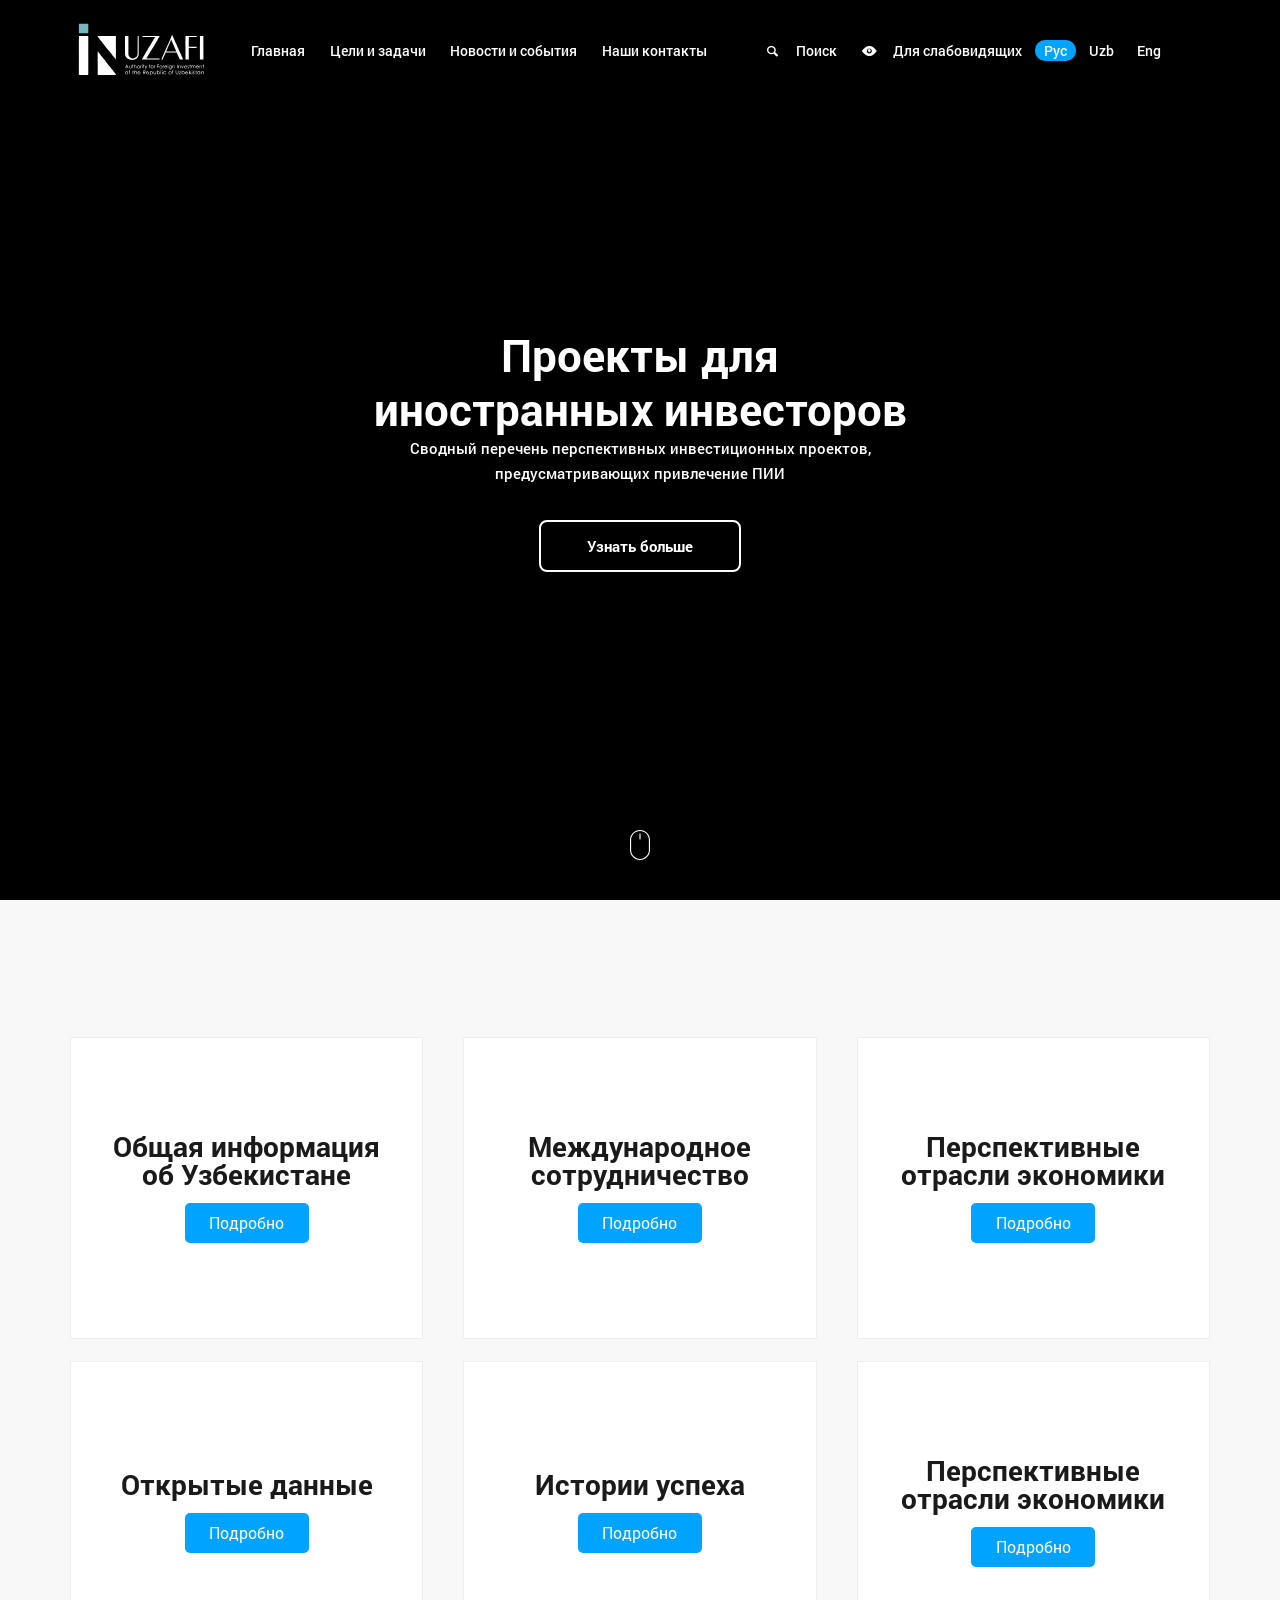
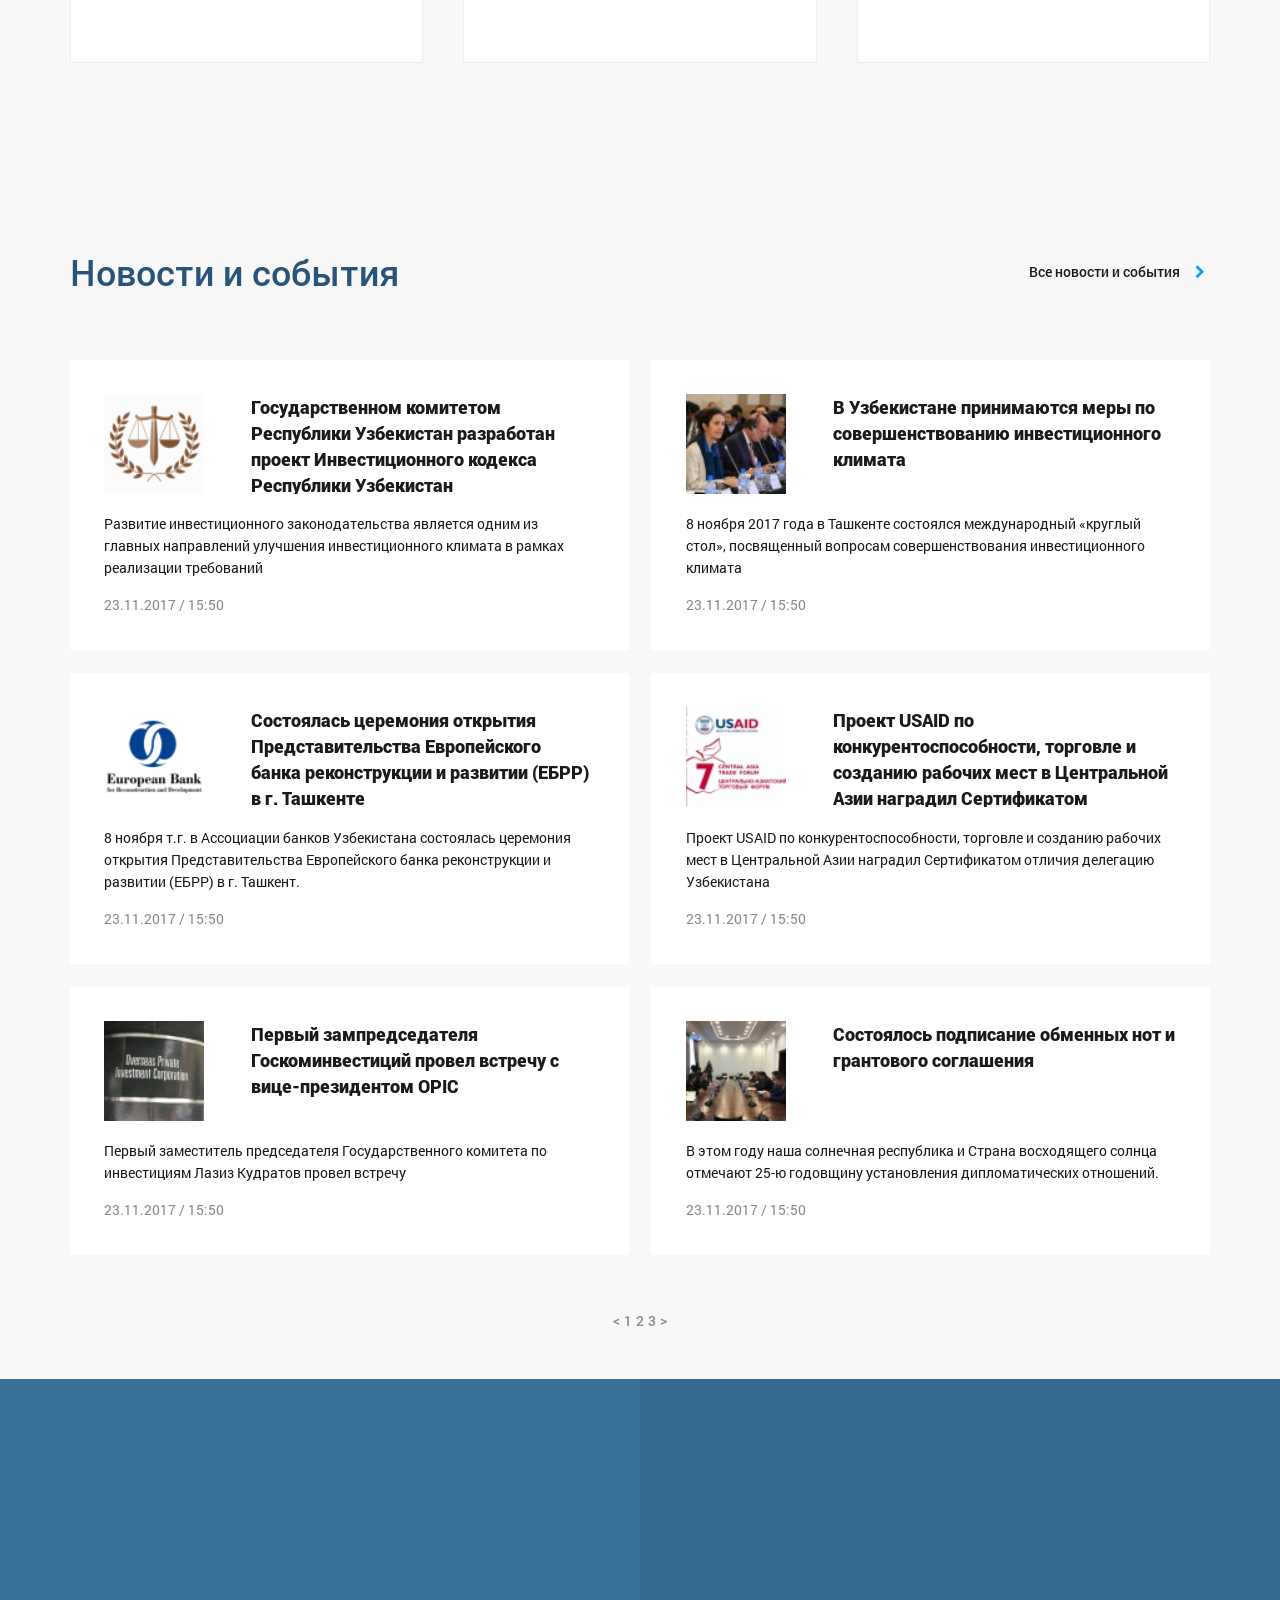
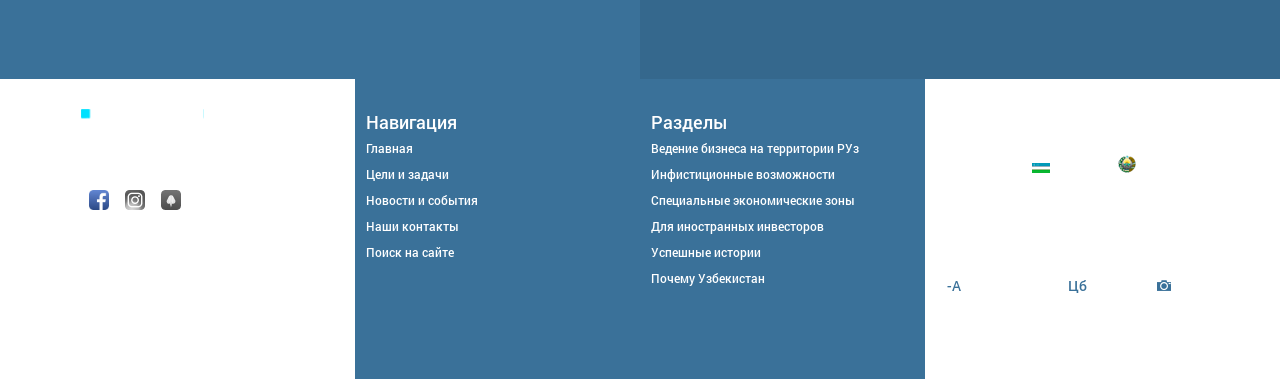
==== commit 2c0cc147: "работаюший админка" ====
--- a/index.html
+++ b/index.html
@@ -2,78 +2,105 @@
 <head>
     <title>Общая информация об Узбекистане</title>
     <meta name="viewport" content="width=device-width, initial-scale=1">
-    <meta http-equiv="Content-Type" content="text/html; charset=utf-8" />
-    <link rel="shortcut icon" href="images/favicon.ico" />
+    <meta http-equiv="Content-Type" content="text/html; charset=utf-8"/>
+    <link rel="shortcut icon" href="images/favicon.ico"/>
 
     <!--fonts-->
-    <link href="css/bootstrap.css" rel="stylesheet" type="text/css" media="all" />
-    <link href="css/style.css" rel="stylesheet" type="text/css" media="all" />
-    
+    <link href="css/bootstrap.css" rel="stylesheet" type="text/css" media="all"/>
+    <link href="css/style.css?3" rel="stylesheet" type="text/css" media="all"/>
+
     <link href="fonts/font_icon.css" type="text/css" rel="stylesheet">
     <!--//fonts-->
-    
+
     <!-- js -->
     <script src="js/jquery.min.js"></script>
     <script type="text/javascript">
-		/*------------menu---------------*/
-		function consoleBG() { 
-		  if ($(window).scrollTop() == 0) { 
-			$('#bgtombd').css('background', ''); 
-			$('#bgtombd').css('opacity', '0.5'); 
-			$('#menus0 a').css('color', '#ffffff');
-			$('#menus1 a').css('color', '#ffffff');
-			$('#menus2 a').css('color', '#ffffff');
-			$('#menus0 .logos .logcolot1').css('fill', '#fff');
-			$('#menus0 .logos .logcolot2').css('fill', '#76b8bf');
-			$('#menus0 .logos .logcolot3').css('fill', '#fff');
-		  } else { 
-			$('#bgtombd').css('background', '#ffffff');
-			$('#bgtombd').css('opacity', '1');
-			$('#menus0 a').css('color', '#181818');
-			$('#menus1 a').css('color', '#181818');
-			$('#menus2 a').css('color', '#181818');
-			$('#menus0 .logos .logcolot1').css('fill', '#363435');
-			$('#menus0 .logos .logcolot2').css('fill', '#76b8bf');
-			$('#menus0 .logos .logcolot3').css('fill', '#346990');
-			$('#menus2 .linklang_aktiv').css('color', '#FFFFFF');
-		  } 
-		} 
-		consoleBG(); 
-		 
-		$(window).scroll(function() { 
-		  	consoleBG(); 
-		});
-		/*------------menu---------------*/
-	
-		function diplay_hide (blockId){ 
-			if ($(blockId).css('display') == 'none'){ 
-				$(blockId).animate({height: 'show'}, 200); 
-			}else{     
-				$(blockId).animate({height: 'hide'}, 200);
-			}
-		} 
+        document.ondragstart = noselect;
+        // запрет на перетаскивание
+        document.onselectstart = noselect;
+        // запрет на выведение контекстного меню
+        function noselect() {
+            return false;
+        }
+
+    </script>
+
+    <script type="text/javascript">
+        /*------------menu---------------*/
+        function consoleBG() {
+            if ($(window).scrollTop() == 0) {
+                $('#bgtombd').css('background', '');
+                $('#bgtombd').css('opacity', '0.5');
+                $('#menus0 a').css('color', '#ffffff');
+                $('#menus1 a').css('color', '#ffffff');
+                $('#menus2 a').css('color', '#ffffff');
+                $('#menus0 .logos .logcolot1').css('fill', '#fff');
+                $('#menus0 .logos .logcolot2').css('fill', '#76b8bf');
+                $('#menus0 .logos .logcolot3').css('fill', '#fff');
+            } else {
+                $('#bgtombd').css('background', '#ffffff');
+                $('#bgtombd').css('opacity', '1');
+                $('#menus0 a').css('color', '#181818');
+                $('#menus1 a').css('color', '#181818');
+                $('#menus2 a').css('color', '#181818');
+                $('#menus0 .logos .logcolot1').css('fill', '#363435');
+                $('#menus0 .logos .logcolot2').css('fill', '#76b8bf');
+                $('#menus0 .logos .logcolot3').css('fill', '#346990');
+                $('#menus2 .linklang_aktiv').css('color', '#FFFFFF');
+            }
+        }
+        consoleBG();
+
+        $(window).scroll(function () {
+            consoleBG();
+        });
+        /*------------menu---------------*/
+
+        function diplay_hide(blockId) {
+            if ($(blockId).css('display') == 'none') {
+                $(blockId).animate({height: 'show'}, 200);
+            } else {
+                $(blockId).animate({height: 'hide'}, 200);
+            }
+        }
+
+        $(document).ready(function () {
+            $("#scrolls").on("click", "a", function (event) {
+                //отменяем стандартную обработку нажатия по ссылке
+                event.preventDefault();
+                //забираем идентификатор бока с атрибута href
+                var id = $(this).attr('href'),
+                    //узнаем высоту от начала страницы до блока на который ссылается якорь
+                    top = $(id).offset().top;
+                //анимируем переход на расстояние - top за 1500 мс
+                $('body,html').animate({scrollTop: top}, 1500);
+            });
+        });
+
+
     </script>
     <script src="js/jquery-1.7.2.min.js"></script>
     <!-- //js -->
 </head>
 
 <body>
-	<!---------- { top_menu } ------------------------------->
-	<div id="topmenu">
-    	<div class="topmbg" id="bgtombd"></div>
-        <div class="topmct">
-        	<div class="container">
-            	<div class="bkpos_15" id="menus0">
-                	<a onClick="diplay_hide('#mobakt');return false;" href="#" class="icon-menu-3 mobile_menus1"></a>
-                	<a href="">
+<!---------- { top_menu } ------------------------------->
+<div id="topmenu">
+    <div class="topmbg" id="bgtombd"></div>
+    <div class="topmct">
+        <div class="container">
+            <div class="bkpos_15" id="menus0">
+                <a onClick="diplay_hide('#mobakt');return false;" href="#" class="icon-menu-3 mobile_menus1"></a>
+                <a href="">
                     <svg class="logos" version="1.0" xmlns="http://www.w3.org/2000/svg"
-                     width="3633.000000pt" height="1498.000000pt" viewBox="0 0 3633.000000 1498.000000" preserveAspectRatio="xMidYMid meet">
-                    <g transform="translate(0.000000,1498.000000) scale(0.100000,-0.100000)"  stroke="none">
-                    <path class="logcolot2" d="M2258 13993 l-36 -38 -5 -1069 c-3 -684 -1 -1082 5 -1105 13 -48 34
+                         width="3633.000000pt" height="1498.000000pt" viewBox="0 0 3633.000000 1498.000000"
+                         preserveAspectRatio="xMidYMid meet">
+                        <g transform="translate(0.000000,1498.000000) scale(0.100000,-0.100000)" stroke="none">
+                            <path class="logcolot2" d="M2258 13993 l-36 -38 -5 -1069 c-3 -684 -1 -1082 5 -1105 13 -48 34
                     -70 88 -94 45 -21 56 -21 1058 -19 565 2 1035 7 1062 12 27 5 65 16 84 24 36
                     15 36 15 51 119 2 17 5 493 6 1057 3 1015 3 1025 -18 1071 -38 85 53 79 -1175
                     79 l-1084 0 -36 -37z"/>
-                    <path class="logcolot3" d="M25449 11163 c-99 -226 -183 -425 -389 -918 -342 -820 -493 -1161
+                            <path class="logcolot3" d="M25449 11163 c-99 -226 -183 -425 -389 -918 -342 -820 -493 -1161
                     -683 -1540 -43 -88 -99 -217 -123 -288 -24 -70 -62 -162 -83 -205 -21 -42
                     -127 -277 -236 -522 -109 -245 -215 -480 -237 -523 -21 -43 -57 -133 -79 -200
                     -23 -66 -52 -143 -66 -170 -110 -218 -465 -1019 -554 -1252 -38 -99 -92 -226
@@ -91,17 +118,17 @@
                     -85 19 -64 51 8 13 23 48 33 78 10 30 35 93 57 140 22 47 67 153 100 235 34
                     83 101 233 150 335 108 221 127 266 318 710 81 190 193 440 248 555 55 116
                     131 293 167 395 94 259 166 410 198 410 7 0 23 -28 36 -62z"/>
-                    <path class="logcolot3" d="M2295 10964 c-42 -33 -62 -55 -67 -78 -5 -17 -8 -2165 -8 -4773 -1
+                            <path class="logcolot3" d="M2295 10964 c-42 -33 -62 -55 -67 -78 -5 -17 -8 -2165 -8 -4773 -1
                     -5169 -5 -4789 54 -4828 73 -48 57 -47 1094 -46 613 1 989 5 1018 11 51 12
                     117 42 154 70 l25 19 5 4698 c3 2584 2 4731 -2 4771 -9 99 -32 141 -94 172
                     l-49 25 -1035 2 -1035 3 -60 -46z"/>
-                    <path class="logcolot3" d="M6923 10928 c9 -145 45 -209 221 -403 61 -67 164 -188 228 -271 64
+                            <path class="logcolot3" d="M6923 10928 c9 -145 45 -209 221 -403 61 -67 164 -188 228 -271 64
                     -82 198 -248 299 -369 100 -121 260 -324 354 -451 95 -127 266 -343 380 -480
                     197 -236 251 -307 577 -747 162 -218 395 -511 788 -992 363 -444 553 -682 767
                     -965 94 -124 211 -272 259 -330 375 -447 466 -558 546 -666 50 -68 96 -124
                     103 -124 9 0 13 673 19 2875 6 2513 5 2879 -8 2903 -8 16 -35 45 -60 65 l-44
                     37 -2218 0 -2217 0 6 -82z"/>
-                    <path class="logcolot3" d="M13739 10953 c-9 -37 -13 -118 -12 -218 1 -88 6 -1107 11 -2265 8
+                            <path class="logcolot3" d="M13739 10953 c-9 -37 -13 -118 -12 -218 1 -88 6 -1107 11 -2265 8
                     -2088 9 -2106 30 -2215 37 -191 94 -326 213 -506 80 -120 244 -284 368 -368
                     415 -282 1080 -431 1522 -341 388 79 673 223 890 448 112 115 181 214 254 360
                     85 169 126 342 143 602 4 63 6 1105 4 2316 -4 2027 -5 2202 -20 2220 -15 17
@@ -109,7 +136,7 @@
                     -10 -1891 -36 -448 -155 -706 -422 -914 -251 -196 -473 -284 -713 -283 -130 0
                     -206 14 -370 64 -207 64 -347 147 -485 288 -169 173 -252 347 -291 613 -10 64
                     -12 585 -10 2338 2 1675 0 2266 -8 2298 l-12 42 -409 0 -409 0 -12 -57z"/>
-                    <path class="logcolot3" d="M18127 10998 c-15 -12 -17 -28 -15 -128 3 -111 4 -115 28 -127 20
+                            <path class="logcolot3" d="M18127 10998 c-15 -12 -17 -28 -15 -128 3 -111 4 -115 28 -127 20
                     -10 346 -13 1573 -13 1488 0 1547 -1 1547 -18 0 -37 -98 -212 -201 -357 -130
                     -183 -207 -308 -474 -765 -114 -195 -260 -438 -325 -540 -265 -419 -441 -714
                     -940 -1570 -273 -469 -503 -851 -700 -1165 -168 -268 -201 -326 -361 -620
@@ -118,104 +145,104 @@
                     34 71 171 140 271 211 306 292 438 744 1204 161 273 434 728 606 1011 761
                     1252 910 1502 1240 2080 255 446 344 599 487 827 62 100 113 191 113 203 l0
                     20 -1983 0 c-1091 0 -2051 3 -2133 6 -118 5 -153 3 -167 -8z"/>
-                    <path class="logcolot3" d="M28842 10998 c-9 -9 -12 -679 -12 -2955 l0 -2943 414 0 414 0 7 38
+                            <path class="logcolot3" d="M28842 10998 c-9 -9 -12 -679 -12 -2955 l0 -2943 414 0 414 0 7 38
                     c12 57 6 1914 -7 2303 -12 348 -7 479 22 553 l11 29 932 -5 c593 -4 950 -2
                     980 4 62 13 66 25 56 153 -4 55 -8 101 -8 101 -8 14 -209 17 -1012 15 l-957
                     -3 -13 54 c-8 33 -13 112 -12 213 5 1195 17 2152 25 2163 8 9 216 12 977 12
                     763 0 971 3 984 13 15 11 17 28 15 132 -3 118 -3 119 -28 126 -14 4 -644 7
                     -1400 8 -1058 1 -1379 -2 -1388 -11z"/>
-                    <path class="logcolot3" d="M32470 10971 c-14 -55 -16 -5815 -1 -5854 l11 -27 317 0 c175 0 362
+                            <path class="logcolot3" d="M32470 10971 c-14 -55 -16 -5815 -1 -5854 l11 -27 317 0 c175 0 362
                     3 416 7 l97 6 0 2931 c0 1612 -3 2941 -6 2954 l-6 22 -409 0 -408 0 -11 -39z"/>
-                    <path class="logcolot3" d="M6920 4222 l0 -2888 48 -46 47 -47 2195 -1 c1207 -1 2207 1 2221 5
+                            <path class="logcolot3" d="M6920 4222 l0 -2888 48 -46 47 -47 2195 -1 c1207 -1 2207 1 2221 5
                     25 6 27 10 31 88 l5 82 -45 50 c-25 28 -88 111 -140 185 -126 178 -221 301
                     -427 555 -94 116 -211 262 -260 325 -150 193 -355 448 -665 825 -384 467 -534
                     655 -715 899 -81 110 -245 317 -364 460 -120 144 -279 343 -354 444 -75 100
                     -282 363 -460 585 -178 221 -377 474 -443 562 -67 88 -192 243 -280 345 -176
                     205 -227 268 -303 383 -35 52 -58 77 -72 77 -19 0 -19 -32 -19 -2888z"/>
-                    <path class="logcolot1" d="M17991 3866 c-34 -35 -37 -51 -19 -91 11 -24 16 -26 67 -23 l56 3 3
+                            <path class="logcolot1" d="M17991 3866 c-34 -35 -37 -51 -19 -91 11 -24 16 -26 67 -23 l56 3 3
                     42 c4 53 -9 78 -47 91 -26 9 -32 7 -60 -22z"/>
-                    <path class="logcolot1" d="M19930 3892 c-8 -3 -33 -18 -56 -34 l-41 -29 -6 -96 c-4 -52 -12
+                            <path class="logcolot1" d="M19930 3892 c-8 -3 -33 -18 -56 -34 l-41 -29 -6 -96 c-4 -52 -12
                     -101 -18 -109 -6 -7 -26 -18 -45 -24 -26 -9 -34 -17 -34 -35 0 -26 25 -45 58
                     -45 11 0 22 -8 24 -17 2 -10 0 -115 -5 -233 -8 -172 -7 -229 4 -285 15 -75 27
                     -85 84 -71 l23 6 -1 279 c-2 324 -4 318 87 323 44 3 51 6 54 25 2 12 -2 31 -8
                     42 -9 18 -20 21 -70 21 l-60 0 0 68 c0 90 15 112 78 112 64 0 79 11 66 47 -13
                     38 -91 70 -134 55z"/>
-                    <path class="logcolot1" d="M24437 3876 c-19 -15 -27 -31 -27 -53 0 -45 16 -80 39 -88 31 -9 87
+                            <path class="logcolot1" d="M24437 3876 c-19 -15 -27 -31 -27 -53 0 -45 16 -80 39 -88 31 -9 87
                     22 102 56 11 28 10 32 -21 64 -42 43 -60 47 -93 21z"/>
-                    <path class="logcolot1" d="M15987 3862 c-15 -17 -17 -61 -17 -485 l0 -467 50 0 50 0 0 153 c1
+                            <path class="logcolot1" d="M15987 3862 c-15 -17 -17 -61 -17 -485 l0 -467 50 0 50 0 0 153 c1
                     330 68 478 217 477 49 -1 114 -30 141 -65 38 -48 44 -94 36 -293 -4 -131 -3
                     -200 5 -229 11 -39 15 -43 44 -43 59 0 60 3 65 182 6 229 -13 368 -61 439 -72
                     108 -274 117 -381 18 -24 -21 -48 -39 -55 -39 -8 0 -11 44 -12 148 0 86 -5
                     161 -12 182 -14 41 -44 50 -70 22z"/>
-                    <path class="logcolot1" d="M15626 3818 c-3 -24 -8 -76 -11 -117 -3 -40 -8 -77 -11 -82 -3 -5
+                            <path class="logcolot1" d="M15626 3818 c-3 -24 -8 -76 -11 -117 -3 -40 -8 -77 -11 -82 -3 -5
                     -20 -9 -38 -9 -18 0 -40 -6 -50 -13 -17 -12 -17 -17 -5 -43 11 -21 26 -32 62
                     -42 l47 -13 0 -197 c0 -108 3 -241 7 -294 l6 -98 28 0 c62 0 59 -16 59 306 l0
                     293 38 6 c43 8 102 25 102 30 0 25 -23 55 -42 55 -13 0 -40 5 -60 11 l-38 10
                     0 113 c0 109 -1 114 -22 120 -55 14 -66 8 -72 -36z"/>
-                    <path class="logcolot1" d="M18347 3853 c-4 -3 -7 -39 -7 -78 0 -40 -3 -92 -6 -117 l-6 -45 -52
+                            <path class="logcolot1" d="M18347 3853 c-4 -3 -7 -39 -7 -78 0 -40 -3 -92 -6 -117 l-6 -45 -52
                     -9 c-45 -8 -51 -12 -54 -35 -4 -33 16 -49 64 -53 l39 -4 9 -301 8 -301 44 0
                     44 0 0 193 c0 107 3 242 6 300 l7 106 51 11 c73 15 83 23 68 54 -7 17 -20 26
                     -34 26 -13 0 -40 5 -60 11 l-38 10 0 94 c0 117 -9 145 -48 145 -16 0 -32 -3
                     -35 -7z"/>
-                    <path class="logcolot1" d="M29948 3749 c-3 -126 -12 -141 -87 -153 -46 -7 -45 -5 -31 -40 7 -19
+                            <path class="logcolot1" d="M29948 3749 c-3 -126 -12 -141 -87 -153 -46 -7 -45 -5 -31 -40 7 -19
                     21 -28 55 -37 58 -15 64 -30 54 -129 -12 -114 -10 -385 2 -436 11 -42 13 -44
                     48 -44 57 0 58 4 49 115 -13 160 -12 375 1 431 12 51 13 51 64 63 75 17 83 24
                     69 55 -7 17 -20 26 -34 26 -13 0 -40 5 -61 11 l-37 10 2 104 c2 117 -6 135
                     -57 135 l-33 0 -4 -111z"/>
-                    <path class="logcolot1" d="M33226 3838 c-3 -13 -6 -52 -6 -88 0 -36 -3 -82 -6 -102 -6 -37 -8
+                            <path class="logcolot1" d="M33226 3838 c-3 -13 -6 -52 -6 -88 0 -36 -3 -82 -6 -102 -6 -37 -8
                     -38 -48 -38 -54 0 -70 -11 -61 -41 12 -38 25 -49 65 -55 l37 -6 5 -295 c4
                     -240 7 -296 19 -304 14 -9 67 -5 78 7 3 3 7 133 8 289 2 155 5 290 9 299 4 10
                     18 16 39 16 18 0 47 3 64 6 29 6 32 10 29 38 -3 29 -6 31 -53 38 -98 16 -90 6
                     -91 110 0 130 -6 148 -48 148 -26 0 -35 -5 -40 -22z"/>
-                    <path class="logcolot1" d="M21787 3844 c-4 -4 -7 -216 -7 -471 l0 -463 45 0 45 0 0 188 c0 103
+                            <path class="logcolot1" d="M21787 3844 c-4 -4 -7 -216 -7 -471 l0 -463 45 0 45 0 0 188 c0 103
                     5 203 10 223 l10 37 158 4 c86 3 165 9 175 13 14 6 17 17 15 44 -3 34 -5 36
                     -48 43 -25 3 -104 7 -176 7 -96 1 -133 4 -136 14 -2 6 -2 67 0 135 l4 122 141
                     0 c78 0 159 5 180 11 37 10 38 11 35 52 l-3 42 -221 3 c-121 1 -223 -1 -227
                     -4z"/>
-                    <path class="logcolot1" d="M26745 3411 c-4 -241 -4 -453 0 -470 6 -29 9 -31 55 -31 l48 0 7 268
+                            <path class="logcolot1" d="M26745 3411 c-4 -241 -4 -453 0 -470 6 -29 9 -31 55 -31 l48 0 7 268
                     c8 282 2 587 -13 637 -7 26 -14 30 -49 33 l-40 3 -8 -440z"/>
-                    <path class="logcolot1" d="M14116 3773 c-18 -38 -65 -147 -104 -243 -39 -96 -116 -269 -171
+                            <path class="logcolot1" d="M14116 3773 c-18 -38 -65 -147 -104 -243 -39 -96 -116 -269 -171
                     -384 -56 -114 -101 -215 -101 -222 0 -10 13 -14 41 -14 58 0 92 39 159 184
                     l54 116 177 0 178 0 33 -39 c18 -22 54 -88 79 -148 l46 -108 47 -3 c41 -3 46
                     -1 46 18 0 50 -60 191 -179 425 -71 138 -140 283 -155 323 -39 110 -72 162
                     -103 162 -7 0 -28 -30 -47 -67z m135 -292 c17 -42 39 -92 49 -111 28 -58 23
                     -60 -127 -60 l-135 0 7 38 c3 20 31 88 61 151 l54 114 30 -28 c16 -16 44 -62
                     61 -104z"/>
-                    <path class="logcolot1" d="M16935 3567 c-117 -62 -154 -103 -186 -209 -88 -289 194 -554 481
+                            <path class="logcolot1" d="M16935 3567 c-117 -62 -154 -103 -186 -209 -88 -289 194 -554 481
                     -453 143 51 229 195 217 366 -11 165 -107 290 -256 333 -98 29 -144 22 -256
                     -37z m246 -62 c68 -24 106 -60 145 -137 43 -85 47 -153 15 -217 -68 -133 -243
                     -203 -358 -143 -82 43 -133 135 -133 241 0 72 13 115 50 174 53 84 175 119
                     281 82z"/>
-                    <path class="logcolot1" d="M17760 3601 c-19 -11 -44 -28 -54 -40 -25 -28 -31 -27 -46 9 -10 24
+                            <path class="logcolot1" d="M17760 3601 c-19 -11 -44 -28 -54 -40 -25 -28 -31 -27 -46 9 -10 24
                     -18 30 -44 30 -60 0 -58 10 -60 -326 -1 -351 1 -364 59 -364 52 0 56 22 58
                     265 2 202 3 212 27 260 26 53 54 70 158 95 42 11 43 12 36 43 -3 18 -12 35
                     -18 39 -20 14 -80 7 -116 -11z"/>
-                    <path class="logcolot1" d="M20375 3589 c-132 -60 -173 -96 -214 -190 -77 -174 13 -407 189 -488
+                            <path class="logcolot1" d="M20375 3589 c-132 -60 -173 -96 -214 -190 -77 -174 13 -407 189 -488
                     62 -28 164 -34 235 -13 166 48 274 208 263 385 -12 188 -147 324 -332 334 -63
                     3 -79 0 -141 -28z m232 -97 c151 -78 189 -289 76 -422 -67 -78 -191 -112 -277
                     -76 -88 37 -155 136 -164 242 -9 112 28 179 136 244 63 39 71 41 127 37 34 -2
                     79 -14 102 -25z"/>
-                    <path class="logcolot1" d="M21131 3576 c-24 -25 -48 -43 -52 -40 -4 2 -10 18 -14 34 -6 27 -11
+                            <path class="logcolot1" d="M21131 3576 c-24 -25 -48 -43 -52 -40 -4 2 -10 18 -14 34 -6 27 -11
                     30 -43 30 -66 0 -63 13 -65 -321 -1 -189 2 -315 9 -334 11 -32 36 -42 81 -30
                     l25 6 -7 142 c-8 166 5 287 39 363 25 54 44 67 159 108 49 18 56 30 33 61 -9
                     12 -30 19 -67 22 -53 5 -55 4 -98 -41z"/>
-                    <path class="logcolot1" d="M22550 3576 c-112 -60 -172 -123 -200 -212 -25 -82 -25 -135 -2 -212
+                            <path class="logcolot1" d="M22550 3576 c-112 -60 -172 -123 -200 -212 -25 -82 -25 -135 -2 -212
                     34 -107 114 -197 218 -244 67 -30 177 -30 256 1 111 43 194 151 218 281 41
                     224 -107 417 -328 427 -75 4 -79 3 -162 -41z m230 -77 c95 -43 150 -123 158
                     -230 8 -121 -41 -214 -140 -263 -168 -84 -359 49 -359 249 0 108 34 163 143
                     231 65 40 130 44 198 13z"/>
-                    <path class="logcolot1" d="M23342 3586 c-46 -31 -53 -33 -67 -20 -8 9 -15 20 -15 25 0 5 -15 9
+                            <path class="logcolot1" d="M23342 3586 c-46 -31 -53 -33 -67 -20 -8 9 -15 20 -15 25 0 5 -15 9
                     -34 9 -70 0 -66 21 -66 -325 0 -180 4 -325 10 -339 7 -20 17 -26 39 -26 63 0
                     62 -6 55 199 -10 288 9 345 131 394 101 40 124 67 89 101 -27 27 -84 20 -142
                     -18z"/>
-                    <path class="logcolot1" d="M23774 3581 c-148 -74 -217 -179 -218 -336 0 -66 4 -90 26 -137 34
+                            <path class="logcolot1" d="M23774 3581 c-148 -74 -217 -179 -218 -336 0 -66 4 -90 26 -137 34
                     -73 107 -146 183 -184 55 -26 69 -29 165 -29 127 0 158 13 242 98 58 59 71 91
                     49 126 -15 23 -68 -3 -126 -63 -92 -96 -198 -107 -299 -30 -55 42 -126 146
                     -126 185 l0 28 248 -5 c187 -4 259 -2 297 8 60 16 64 28 40 120 -39 155 -154
                     244 -325 255 -72 4 -79 2 -156 -36z m250 -89 c59 -32 128 -108 124 -136 -3
                     -21 -8 -21 -233 -21 -216 0 -230 1 -233 19 -6 30 75 104 153 142 81 39 111 38
                     189 -4z"/>
-                    <path class="logcolot1" d="M24885 3574 c-155 -77 -199 -142 -200 -299 0 -82 3 -96 33 -157 41
+                            <path class="logcolot1" d="M24885 3574 c-155 -77 -199 -142 -200 -299 0 -82 3 -96 33 -157 41
                     -85 128 -167 209 -199 116 -46 235 -26 307 50 17 17 36 31 43 31 22 0 26 -46
                     8 -105 -32 -112 -142 -183 -265 -172 -71 6 -129 35 -196 99 -46 44 -57 49 -83
                     43 -17 -4 -33 -15 -36 -26 -9 -29 93 -142 159 -177 46 -25 61 -27 156 -26 83
@@ -224,31 +251,31 @@
                     m262 -82 c51 -27 98 -73 126 -126 17 -32 22 -58 22 -122 0 -72 -3 -86 -30
                     -130 -119 -192 -436 -134 -485 89 -11 45 -10 62 4 110 20 69 51 106 135 164
                     64 43 68 44 126 40 34 -2 79 -14 102 -25z"/>
-                    <path class="logcolot1" d="M25811 3605 c-18 -8 -49 -29 -68 -45 -39 -34 -63 -39 -63 -11 0 36
+                            <path class="logcolot1" d="M25811 3605 c-18 -8 -49 -29 -68 -45 -39 -34 -63 -39 -63 -11 0 36
                     -12 51 -40 51 -63 0 -60 18 -59 -324 1 -171 4 -322 8 -336 6 -21 14 -26 49
                     -28 50 -4 45 -29 46 233 1 210 10 247 72 309 40 39 121 76 169 76 71 0 104
                     -26 136 -105 27 -68 28 -76 29 -255 0 -102 3 -202 6 -222 6 -33 10 -38 34 -38
                     61 0 60 -3 60 179 0 91 -5 198 -10 236 -11 80 -61 190 -112 248 l-33 38 -95 5
                     c-72 4 -103 1 -129 -11z"/>
-                    <path class="logcolot1" d="M27273 3607 c-24 -7 -59 -28 -81 -49 -21 -21 -41 -38 -45 -38 -3 0
+                            <path class="logcolot1" d="M27273 3607 c-24 -7 -59 -28 -81 -49 -21 -21 -41 -38 -45 -38 -3 0
                     -12 18 -18 40 -11 37 -15 40 -50 40 -26 0 -39 -5 -44 -17 -12 -31 -18 -331
                     -10 -505 l7 -168 48 0 47 0 8 232 c8 254 10 264 70 316 106 93 227 93 291 0
                     l29 -41 -3 -212 c-3 -136 0 -226 7 -253 11 -38 15 -42 44 -42 61 0 62 3 65
                     186 6 272 -21 389 -104 463 -66 58 -161 75 -261 48z"/>
-                    <path class="logcolot1" d="M28725 3584 c-105 -55 -149 -95 -187 -172 -31 -62 -33 -74 -33 -167
+                            <path class="logcolot1" d="M28725 3584 c-105 -55 -149 -95 -187 -172 -31 -62 -33 -74 -33 -167
                     0 -95 2 -103 34 -163 71 -130 181 -195 332 -196 73 0 93 4 142 28 57 27 167
                     135 167 163 0 8 -11 25 -25 39 l-25 25 -72 -60 c-66 -56 -153 -101 -196 -101
                     -94 0 -242 137 -242 223 l0 34 158 6 c86 4 218 7 293 7 176 0 179 5 105 156
                     -73 149 -153 205 -301 211 -76 3 -84 1 -150 -33z m210 -75 c28 -8 59 -30 103
                     -74 66 -68 75 -91 40 -100 -13 -3 -117 -4 -233 -3 l-210 3 -3 26 c-4 34 29 74
                     101 120 50 32 69 39 111 39 28 0 69 -5 91 -11z"/>
-                    <path class="logcolot1" d="M29434 3600 c-63 -28 -104 -99 -104 -182 0 -73 31 -110 150 -178 112
+                            <path class="logcolot1" d="M29434 3600 c-63 -28 -104 -99 -104 -182 0 -73 31 -110 150 -178 112
                     -64 120 -73 120 -141 0 -54 -2 -59 -37 -88 -21 -17 -47 -31 -58 -31 -20 0 -86
                     29 -116 51 -23 17 -64 4 -76 -25 -10 -21 -7 -28 28 -62 36 -35 44 -38 105 -42
                     177 -12 264 60 264 216 0 44 -19 64 -198 215 -107 90 -113 108 -57 164 31 31
                     40 35 70 30 20 -3 48 -15 64 -26 33 -24 50 -26 86 -9 33 15 32 33 -8 73 -55
                     55 -155 70 -233 35z"/>
-                    <path class="logcolot1" d="M30520 3591 c-30 -16 -63 -38 -73 -49 -26 -28 -47 -17 -47 24 0 33
+                            <path class="logcolot1" d="M30520 3591 c-30 -16 -63 -38 -73 -49 -26 -28 -47 -17 -47 24 0 33
                     -2 34 -37 34 -68 0 -65 18 -57 -354 l7 -336 43 0 44 0 -2 188 c-2 228 9 266
                     101 362 53 56 60 60 101 60 28 0 60 -9 84 -23 60 -34 72 -85 81 -361 l7 -226
                     32 0 c17 0 36 4 42 8 7 5 11 68 11 187 0 156 2 189 20 243 27 81 61 124 118
@@ -256,88 +283,88 @@
                     28 0 c60 0 59 -4 59 196 0 209 -14 304 -60 393 -52 105 -54 106 -167 106 -94
                     0 -101 -1 -149 -32 -27 -18 -61 -44 -73 -57 -28 -30 -40 -25 -106 35 -81 75
                     -154 87 -245 40z"/>
-                    <path class="logcolot1" d="M31753 3611 c-37 -9 -114 -71 -173 -138 -54 -62 -73 -129 -68 -241 6
+                            <path class="logcolot1" d="M31753 3611 c-37 -9 -114 -71 -173 -138 -54 -62 -73 -129 -68 -241 6
                     -149 74 -253 206 -315 59 -27 77 -31 152 -31 110 0 163 23 248 107 62 61 75
                     91 53 126 -14 23 -76 -5 -112 -50 -62 -79 -175 -118 -250 -86 -19 8 -52 29
                     -72 46 -47 42 -117 147 -117 176 0 19 7 23 46 29 26 3 110 7 188 7 78 1 191 4
                     251 8 l110 6 -1 50 c-4 120 -75 223 -191 277 -53 25 -80 31 -151 34 -48 2
                     -101 0 -119 -5z m191 -103 c54 -16 156 -117 156 -155 l0 -26 -167 6 c-91 4
                     -195 7 -230 7 -59 0 -63 1 -63 23 0 25 47 75 119 126 49 35 110 41 185 19z"/>
-                    <path class="logcolot1" d="M32555 3571 c-94 -53 -105 -53 -105 2 0 25 -3 27 -45 27 l-45 0 2
+                            <path class="logcolot1" d="M32555 3571 c-94 -53 -105 -53 -105 2 0 25 -3 27 -45 27 l-45 0 2
                     -342 3 -343 41 -3 42 -3 6 48 c3 26 11 140 16 253 11 231 0 202 107 276 104
                     73 202 51 252 -56 25 -53 26 -63 29 -288 l4 -233 41 3 c36 3 42 7 49 33 14 51
                     -8 453 -27 510 -36 106 -102 155 -215 162 -62 3 -69 1 -155 -46z"/>
-                    <path class="logcolot1" d="M28295 3599 c-33 -16 -73 -90 -154 -280 -42 -98 -80 -179 -86 -180
+                            <path class="logcolot1" d="M28295 3599 c-33 -16 -73 -90 -154 -280 -42 -98 -80 -179 -86 -180
                     -5 -1 -55 103 -110 230 l-100 231 -49 0 -49 0 7 -41 c9 -55 48 -146 107 -251
                     60 -104 118 -229 150 -320 17 -48 29 -68 41 -68 36 0 100 114 180 324 60 156
                     100 247 127 284 17 24 18 32 8 53 -14 26 -41 33 -72 18z"/>
-                    <path class="logcolot1" d="M14774 3585 c-4 -8 -4 -115 -2 -238 5 -237 13 -284 61 -356 14 -20
+                            <path class="logcolot1" d="M14774 3585 c-4 -8 -4 -115 -2 -238 5 -237 13 -284 61 -356 14 -20
                     48 -49 78 -66 51 -28 60 -30 161 -29 119 1 126 4 206 78 71 65 75 79 82 356 4
                     135 5 251 3 257 -3 8 -24 13 -52 13 l-46 0 -1 -178 c-1 -186 -13 -277 -45
                     -353 -22 -50 -44 -62 -142 -75 -56 -8 -115 18 -167 71 l-35 36 -1 222 c0 257
                     -5 277 -59 277 -22 0 -38 -6 -41 -15z"/>
-                    <path class="logcolot1" d="M17990 3255 l0 -345 24 -6 c13 -3 34 -1 45 6 21 11 21 16 21 350 l0
+                            <path class="logcolot1" d="M17990 3255 l0 -345 24 -6 c13 -3 34 -1 45 6 21 11 21 16 21 350 l0
                     340 -45 0 -45 0 0 -345z"/>
-                    <path class="logcolot1" d="M18660 3576 c0 -51 114 -338 207 -518 l45 -88 -27 -79 c-14 -43 -41
+                            <path class="logcolot1" d="M18660 3576 c0 -51 114 -338 207 -518 l45 -88 -27 -79 c-14 -43 -41
                     -104 -60 -136 -25 -42 -33 -64 -29 -82 6 -22 11 -24 38 -19 54 10 90 62 129
                     182 61 188 243 608 296 682 26 37 18 82 -14 82 -29 0 -77 -39 -105 -85 -12
                     -19 -43 -95 -70 -168 -53 -146 -80 -206 -104 -226 -12 -11 -19 -4 -45 41 -17
                     29 -54 109 -82 178 -116 285 -100 255 -142 258 -34 3 -37 1 -37 -22z"/>
-                    <path class="logcolot1" d="M24433 3563 c-4 -21 -8 -159 -8 -308 0 -148 4 -287 8 -307 8 -36 10
+                            <path class="logcolot1" d="M24433 3563 c-4 -21 -8 -159 -8 -308 0 -148 4 -287 8 -307 8 -36 10
                     -38 47 -38 l40 0 0 345 0 345 -40 0 c-37 0 -39 -2 -47 -37z"/>
-                    <path class="logcolot1" d="M14813 2401 c-58 -55 -73 -86 -73 -149 0 -50 -4 -66 -25 -91 -14 -16
+                            <path class="logcolot1" d="M14813 2401 c-58 -55 -73 -86 -73 -149 0 -50 -4 -66 -25 -91 -14 -16
                     -35 -33 -46 -36 -33 -11 -20 -47 26 -71 l40 -20 8 -290 c9 -321 11 -327 66
                     -304 l31 12 1 102 c1 55 4 189 8 296 l6 195 55 5 c64 6 80 14 80 40 0 41 -11
                     50 -59 50 -25 0 -57 3 -70 7 -22 6 -23 9 -18 62 3 31 10 68 17 83 12 25 19 27
                     74 30 60 3 61 3 64 34 4 42 -14 54 -95 61 -60 4 -71 2 -90 -16z"/>
-                    <path class="logcolot1" d="M22976 2395 c-20 -30 -20 -58 -1 -95 22 -42 73 -45 112 -8 25 24 29
+                            <path class="logcolot1" d="M22976 2395 c-20 -30 -20 -58 -1 -95 22 -42 73 -45 112 -8 25 24 29
                     54 12 92 -20 43 -97 50 -123 11z"/>
-                    <path class="logcolot1" d="M25636 2399 c-45 -35 -66 -89 -66 -169 l0 -71 -45 -19 c-65 -28 -56
+                            <path class="logcolot1" d="M25636 2399 c-45 -35 -66 -89 -66 -169 l0 -71 -45 -19 c-65 -28 -56
                     -76 18 -94 l27 -6 0 -295 c0 -284 1 -295 20 -305 14 -8 26 -8 40 0 37 20 44
                     80 43 347 -2 285 -12 254 90 268 40 6 47 10 47 30 0 39 -11 55 -39 55 -14 0
                     -43 3 -63 6 l-38 7 0 61 c0 88 14 104 93 108 56 3 62 5 65 26 2 13 -4 34 -12
                     48 -15 22 -23 24 -85 24 -54 0 -74 -4 -95 -21z"/>
-                    <path class="logcolot1" d="M30433 2398 c-35 -39 -37 -64 -7 -103 14 -19 35 -35 46 -35 22 0 60
+                            <path class="logcolot1" d="M30433 2398 c-35 -39 -37 -64 -7 -103 14 -19 35 -35 46 -35 22 0 60
                     18 70 34 12 17 9 72 -4 101 -15 34 -75 36 -105 3z"/>
-                    <path class="logcolot1" d="M16068 2368 c-17 -55 -14 -855 3 -906 10 -31 13 -32 47 -26 21 4 39
+                            <path class="logcolot1" d="M16068 2368 c-17 -55 -14 -855 3 -906 10 -31 13 -32 47 -26 21 4 39
                     8 41 10 2 2 8 84 13 181 5 98 13 207 18 241 17 120 83 178 217 189 l69 6 33
                     -39 c68 -77 76 -109 74 -294 -1 -99 3 -189 10 -225 l12 -60 39 0 c35 0 41 3
                     49 30 5 17 9 104 10 195 1 345 -73 485 -258 483 -85 -1 -170 -31 -220 -77 -21
                     -20 -39 -30 -47 -25 -8 5 -13 53 -15 161 -5 198 -5 198 -48 198 -32 0 -35 -3
                     -47 -42z"/>
-                    <path class="logcolot1" d="M21729 2383 c-26 -69 -31 -210 -19 -563 11 -323 13 -357 30 -374 17
+                            <path class="logcolot1" d="M21729 2383 c-26 -69 -31 -210 -19 -563 11 -323 13 -357 30 -374 17
                     -17 21 -18 41 -4 13 8 27 32 33 52 l11 38 75 -51 c95 -64 163 -81 254 -62 111
                     23 228 107 274 197 93 182 8 411 -187 507 -60 29 -74 32 -161 32 -103 0 -144
                     -14 -212 -74 -54 -47 -58 -38 -58 139 0 87 -3 165 -6 174 -4 10 -18 16 -35 16
                     -23 0 -32 -6 -40 -27z m457 -348 c166 -73 220 -267 115 -412 -43 -59 -139
                     -105 -219 -105 -151 0 -276 124 -275 273 1 114 59 187 195 245 81 35 103 35
                     184 -1z"/>
-                    <path class="logcolot1" d="M22663 2403 c-13 -9 -21 -888 -8 -935 6 -25 12 -28 46 -28 l39 0 -2
+                            <path class="logcolot1" d="M22663 2403 c-13 -9 -21 -888 -8 -935 6 -25 12 -28 46 -28 l39 0 -2
                     483 -3 482 -30 3 c-16 1 -35 -1 -42 -5z"/>
-                    <path class="logcolot1" d="M27930 2400 c-23 -14 -29 -925 -6 -955 14 -19 17 -19 43 -5 16 9 31
+                            <path class="logcolot1" d="M27930 2400 c-23 -14 -29 -925 -6 -955 14 -19 17 -19 43 -5 16 9 31
                     29 37 48 5 17 14 32 20 32 7 0 47 -22 90 -49 90 -57 150 -70 237 -52 108 23
                     223 112 277 215 23 44 27 63 27 141 0 77 -4 98 -27 148 -54 115 -177 214 -293
                     236 -71 13 -129 -1 -232 -55 l-88 -46 -6 158 c-3 88 -9 167 -13 177 -9 18 -42
                     22 -66 7z m460 -373 c76 -38 122 -93 146 -174 72 -249 -241 -440 -443 -269
                     -17 15 -46 54 -62 88 -42 84 -43 170 -3 249 30 60 54 77 165 119 84 32 108 30
                     197 -13z"/>
-                    <path class="logcolot1" d="M29751 2373 c-21 -80 -23 -187 -11 -553 l13 -380 33 0 c60 0 77 60
+                            <path class="logcolot1" d="M29751 2373 c-21 -80 -23 -187 -11 -553 l13 -380 33 0 c60 0 77 60
                     63 217 -8 96 46 72 199 -88 96 -100 155 -139 212 -139 32 0 36 9 19 43 -27 51
                     -172 190 -286 274 -60 45 -62 47 -48 72 19 37 69 81 160 141 93 61 131 95 150
                     131 22 42 6 54 -55 39 -68 -16 -178 -91 -259 -175 -86 -89 -98 -86 -91 25 10
                     168 6 364 -9 398 -11 27 -19 32 -47 32 -30 0 -34 -4 -43 -37z"/>
-                    <path class="logcolot1" d="M15684 2389 c-4 -7 -10 -60 -14 -119 -4 -59 -10 -112 -14 -119 -4 -6
+                            <path class="logcolot1" d="M15684 2389 c-4 -7 -10 -60 -14 -119 -4 -59 -10 -112 -14 -119 -4 -6
                     -17 -11 -30 -11 -39 0 -86 -21 -86 -38 0 -30 15 -41 65 -49 l50 -8 0 -270 c0
                     -235 2 -275 17 -308 17 -36 20 -38 50 -32 18 4 36 9 41 12 4 2 7 75 7 161 0
                     86 3 221 7 298 l6 142 65 10 c35 6 67 13 69 16 3 3 1 17 -4 33 -8 23 -16 29
                     -44 31 -19 1 -49 5 -66 8 l-33 5 0 80 c0 44 -5 100 -11 125 -10 39 -15 44 -40
                     44 -15 0 -31 -5 -35 -11z"/>
-                    <path class="logcolot1" d="M31445 2389 c-4 -5 -10 -60 -14 -120 -8 -122 -9 -123 -78 -134 -24
+                            <path class="logcolot1" d="M31445 2389 c-4 -5 -10 -60 -14 -120 -8 -122 -9 -123 -78 -134 -24
                     -3 -46 -12 -49 -20 -11 -28 15 -53 63 -61 l48 -9 0 -265 c1 -207 4 -274 15
                     -305 17 -45 39 -54 74 -32 23 15 23 18 30 304 4 158 11 291 15 296 4 4 34 12
                     66 17 32 5 60 12 63 15 3 3 1 18 -4 33 -7 22 -16 28 -44 30 -19 1 -49 4 -66 7
                     l-31 5 -5 108 c-3 59 -9 115 -13 125 -8 19 -60 24 -70 6z"/>
-                    <path class="logcolot1" d="M18350 2381 l-95 -6 -3 -461 c-2 -506 -4 -490 57 -478 l31 7 0 171
+                            <path class="logcolot1" d="M18350 2381 l-95 -6 -3 -461 c-2 -506 -4 -490 57 -478 l31 7 0 171
                     c0 260 19 294 112 199 46 -49 206 -249 268 -336 31 -43 38 -48 64 -43 15 3 35
                     6 42 6 8 0 14 9 14 20 0 44 -56 127 -149 224 -106 110 -141 152 -141 171 0 6
                     27 16 60 23 71 13 131 41 183 85 33 28 38 40 48 102 8 53 8 85 0 127 -17 82
@@ -345,261 +372,280 @@
                     -14 156 -51 165 -82 3 -13 6 -45 6 -72 0 -43 -4 -53 -37 -86 -46 -45 -103 -60
                     -229 -60 -127 0 -124 -3 -124 146 0 69 5 134 10 145 9 16 22 19 78 19 37 0 96
                     -5 131 -10z"/>
-                    <path class="logcolot1" d="M26415 2363 c-14 -35 -16 -183 -7 -438 8 -232 12 -267 32 -320 28
+                            <path class="logcolot1" d="M26415 2363 c-14 -35 -16 -183 -7 -438 8 -232 12 -267 32 -320 28
                     -73 86 -133 155 -158 74 -28 213 -34 269 -13 62 24 122 85 136 138 6 24 20 70
                     31 103 18 52 21 96 26 320 6 268 -3 370 -32 382 -8 2 -29 0 -47 -6 l-33 -11 0
                     -292 c-1 -243 -4 -305 -18 -361 -52 -205 -147 -248 -324 -143 -48 28 -55 36
                     -72 91 -18 55 -19 77 -13 262 8 225 1 408 -17 441 -15 28 -75 31 -86 5z"/>
-                    <path class="logcolot1" d="M13995 2110 c-165 -93 -231 -192 -223 -337 14 -214 230 -387 440
+                            <path class="logcolot1" d="M13995 2110 c-165 -93 -231 -192 -223 -337 14 -214 230 -387 440
                     -353 207 33 342 215 309 417 -31 187 -160 297 -371 317 -64 6 -66 5 -155 -44z
                     m260 -84 c101 -46 167 -147 167 -255 0 -232 -280 -340 -460 -177 -59 53 -86
                     123 -80 207 7 90 39 145 115 194 32 21 67 44 78 51 28 19 116 9 180 -20z"/>
-                    <path class="logcolot1" d="M17055 2100 c-105 -71 -126 -93 -168 -180 -43 -88 -44 -187 -5 -273
+                            <path class="logcolot1" d="M17055 2100 c-105 -71 -126 -93 -168 -180 -43 -88 -44 -187 -5 -273
                     71 -152 255 -252 416 -226 74 11 129 40 200 105 51 46 62 61 62 87 -1 78 -48
                     73 -130 -12 -67 -70 -125 -96 -202 -89 -101 9 -189 74 -241 177 -25 51 -26 56
                     -10 73 15 17 39 18 314 18 186 0 300 4 304 10 15 23 6 129 -13 167 -53 104
                     -202 183 -372 197 l-65 6 -90 -60z m304 -70 c27 -12 60 -33 74 -48 29 -30 60
                     -96 50 -106 -10 -10 -466 -7 -482 3 -12 8 -12 14 -2 39 15 35 40 60 108 108
                     47 34 50 34 125 30 47 -3 97 -14 127 -26z"/>
-                    <path class="logcolot1" d="M19224 2110 c-153 -83 -214 -173 -214 -315 0 -214 167 -378 387 -378
+                            <path class="logcolot1" d="M19224 2110 c-153 -83 -214 -173 -214 -315 0 -214 167 -378 387 -378
                     72 0 90 4 145 31 38 18 87 55 122 90 58 60 58 60 46 96 -6 20 -18 36 -26 36
                     -29 0 -71 -29 -109 -76 -83 -101 -218 -113 -329 -29 -51 38 -116 128 -116 158
                     0 60 -15 57 310 57 333 0 328 -1 315 67 -31 166 -135 269 -303 299 -116 20
                     -129 18 -228 -36z m284 -80 c73 -32 122 -89 122 -139 0 -26 -12 -28 -187 -35
                     -140 -6 -278 5 -297 24 -20 20 27 81 99 132 l70 50 73 -6 c41 -3 95 -15 120
                     -26z"/>
-                    <path class="logcolot1" d="M20221 2145 c-18 -8 -60 -31 -93 -51 -64 -39 -78 -37 -78 13 0 25
+                            <path class="logcolot1" d="M20221 2145 c-18 -8 -60 -31 -93 -51 -64 -39 -78 -37 -78 13 0 25
                     -27 37 -64 27 l-26 -6 0 -474 0 -474 45 0 45 0 0 171 0 170 23 -6 c12 -4 49
                     -24 82 -46 146 -93 313 -72 434 56 154 162 153 371 -2 525 -75 75 -143 104
                     -247 108 -59 1 -95 -2 -119 -13z m192 -115 c108 -40 181 -146 181 -260 0 -222
                     -271 -341 -443 -194 -60 52 -92 113 -98 187 -10 118 27 185 142 259 55 36 64
                     39 112 33 29 -3 77 -14 106 -25z"/>
-                    <path class="logcolot1" d="M23555 2141 c-22 -11 -67 -32 -100 -46 -102 -44 -153 -112 -175 -232
+                            <path class="logcolot1" d="M23555 2141 c-22 -11 -67 -32 -100 -46 -102 -44 -153 -112 -175 -232
                     -27 -151 53 -333 172 -394 128 -65 442 -35 508 49 23 28 26 70 7 95 -11 15
                     -17 16 -47 6 -19 -7 -64 -29 -100 -49 -119 -68 -159 -72 -275 -31 -112 40
                     -155 108 -163 256 l-4 91 59 54 c32 30 84 68 114 85 47 26 64 30 129 30 63 0
                     84 -5 130 -29 30 -16 69 -40 86 -53 26 -19 36 -22 57 -14 37 14 39 23 14 72
                     -37 74 -128 112 -294 124 -64 4 -85 2 -118 -14z"/>
-                    <path class="logcolot1" d="M24841 2113 c-111 -64 -164 -112 -198 -181 -24 -49 -28 -69 -28 -142
+                            <path class="logcolot1" d="M24841 2113 c-111 -64 -164 -112 -198 -181 -24 -49 -28 -69 -28 -142
                     0 -76 3 -93 32 -151 41 -82 111 -150 200 -192 58 -27 78 -31 148 -31 113 1
                     181 29 261 108 78 78 104 143 104 256 0 216 -133 351 -370 374 -64 7 -66 6
                     -149 -41z m253 -79 c68 -24 126 -84 155 -162 38 -102 14 -196 -74 -286 -53
                     -55 -102 -70 -204 -63 -67 5 -77 9 -119 44 -74 64 -124 143 -130 206 -5 68 17
                     113 90 183 103 98 116 106 178 100 30 -3 77 -13 104 -22z"/>
-                    <path class="logcolot1" d="M29010 2115 c-153 -82 -220 -180 -220 -324 0 -89 22 -158 69 -221 79
+                            <path class="logcolot1" d="M29010 2115 c-153 -82 -220 -180 -220 -324 0 -89 22 -158 69 -221 79
                     -105 182 -155 318 -154 70 0 90 5 145 32 38 18 87 55 122 90 58 60 58 60 46
                     96 -6 20 -18 36 -26 36 -29 0 -71 -29 -109 -76 -85 -103 -213 -115 -328 -30
                     -51 37 -117 134 -117 171 0 32 20 52 40 40 18 -11 496 -7 539 5 l44 11 -6 58
                     c-14 162 -131 274 -313 301 -104 15 -112 13 -204 -35z m277 -91 c67 -32 130
                     -105 117 -135 -9 -20 -17 -20 -244 -19 -155 0 -236 4 -241 11 -18 29 25 80
                     121 144 54 36 57 36 125 31 45 -4 89 -16 122 -32z"/>
-                    <path class="logcolot1" d="M30827 2137 c-95 -60 -125 -112 -119 -204 3 -36 68 -99 172 -168 54
+                            <path class="logcolot1" d="M30827 2137 c-95 -60 -125 -112 -119 -204 3 -36 68 -99 172 -168 54
                     -35 104 -75 114 -89 24 -38 20 -86 -9 -119 -23 -24 -33 -27 -89 -27 -51 0 -70
                     5 -100 25 -20 14 -45 25 -54 25 -44 0 -56 -59 -21 -104 55 -70 152 -74 278 -9
                     87 44 101 64 101 144 0 107 -48 171 -213 278 -69 45 -77 54 -77 82 0 20 10 40
                     29 60 37 37 80 38 147 4 100 -51 149 -12 80 64 -29 32 -70 48 -141 56 -52 5
                     -65 2 -98 -18z"/>
-                    <path class="logcolot1" d="M31965 2109 c-159 -89 -205 -156 -213 -309 -3 -70 0 -95 18 -143 83
+                            <path class="logcolot1" d="M31965 2109 c-159 -89 -205 -156 -213 -309 -3 -70 0 -95 18 -143 83
                     -222 418 -302 597 -143 27 23 27 23 39 -34 10 -52 36 -63 74 -32 22 18 23 22
                     28 273 4 244 -4 370 -27 408 -16 25 -64 -1 -75 -40 -5 -19 -10 -35 -12 -37 -1
                     -2 -42 17 -91 43 -80 42 -165 66 -228 65 -11 -1 -60 -23 -110 -51z m197 -60
                     c149 -32 242 -139 242 -279 0 -80 -24 -131 -90 -189 -111 -97 -277 -87 -386
                     24 -124 126 -96 298 68 408 75 50 87 53 166 36z"/>
-                    <path class="logcolot1" d="M32992 2121 c-41 -22 -82 -47 -93 -57 -18 -16 -19 -16 -34 19 -8 20
+                            <path class="logcolot1" d="M32992 2121 c-41 -22 -82 -47 -93 -57 -18 -16 -19 -16 -34 19 -8 20
                     -15 42 -15 48 0 15 -70 4 -81 -12 -13 -21 -22 -257 -16 -443 6 -234 24 -286
                     76 -220 35 45 44 93 46 273 l3 175 47 53 c58 66 107 92 189 100 l62 6 36 -49
                     c61 -84 70 -126 75 -339 2 -104 6 -200 8 -211 12 -56 77 -29 96 38 15 58 6
                     309 -16 413 -35 168 -94 223 -255 240 -50 5 -61 2 -128 -34z"/>
-                    <path class="logcolot1" d="M20871 2103 c-12 -44 -5 -323 10 -423 18 -113 64 -191 134 -227 74
+                            <path class="logcolot1" d="M20871 2103 c-12 -44 -5 -323 10 -423 18 -113 64 -191 134 -227 74
                     -39 201 -54 274 -33 79 22 136 85 171 191 29 84 50 426 31 491 -12 39 -14 40
                     -48 35 -20 -4 -38 -9 -42 -12 -3 -4 -8 -114 -11 -245 l-5 -238 -45 -49 c-53
                     -59 -63 -63 -155 -63 -116 0 -182 43 -206 134 -6 22 -12 131 -13 241 -1 110
                     -5 208 -10 218 -5 11 -20 17 -42 17 -30 0 -34 -4 -43 -37z"/>
-                    <path class="logcolot1" d="M22993 2083 c-10 -75 -10 -589 0 -627 7 -26 10 -28 45 -21 20 4 39 9
+                            <path class="logcolot1" d="M22993 2083 c-10 -75 -10 -589 0 -627 7 -26 10 -28 45 -21 20 4 39 9
                     41 11 12 12 22 477 12 565 -14 124 -16 129 -56 129 -33 0 -34 -1 -42 -57z"/>
-                    <path class="logcolot1" d="M27235 2120 c-15 -47 -1 -57 97 -64 50 -3 123 -6 163 -6 39 0 75 -3
+                            <path class="logcolot1" d="M27235 2120 c-15 -47 -1 -57 97 -64 50 -3 123 -6 163 -6 39 0 75 -3
                     78 -7 15 -14 -174 -318 -305 -493 -59 -78 -60 -102 -3 -112 52 -9 300 -9 392
                     0 85 9 101 20 87 59 l-10 28 -154 0 c-109 0 -162 4 -178 13 l-23 13 50 62 c27
                     35 91 132 142 217 51 85 110 179 132 208 35 47 39 56 29 77 l-12 25 -239 0
                     c-231 0 -240 -1 -246 -20z"/>
-                    <path class="logcolot1" d="M30441 2103 c-19 -77 -23 -172 -16 -400 6 -198 10 -237 24 -255 15
+                            <path class="logcolot1" d="M30441 2103 c-19 -77 -23 -172 -16 -400 6 -198 10 -237 24 -255 15
                     -18 22 -19 47 -11 42 14 46 45 45 372 0 318 -2 331 -57 331 -30 0 -34 -4 -43
                     -37z"/>
-                    </g>
+                        </g>
                     </svg>
-                    </a>
-                    <a href="" class="icon-search-1 mobile_menus2"></a>
-                </div>
-                
-                <div class="bkpos_45 menus" id="menus1">
-                	<a href="">Главная</a>
-                    <a href="">Цели и задачи</a>
-                    <a href="">Новости и события</a>
-                    <a href="">Наши контакты</a>
-                </div>
-                
-                <div class="bkpos_40 menus2" id="menus2">
-                	<a href="" class="icon-search-1"><span>Поиск</span></a>
-                    <a href="" class="icon-eye-2"><span>Для слабовидящих</span></a>
-                    
-                    <a href="" class="linklang_aktiv">Рус</a>
-                    <a href="" class="linklang">Uzb</a>
-                    <a href="" class="linklang">Eng</a>
-                </div>
-                <div class="clear"></div>
-            </div>
-        </div>
-        
-        <div class="topmct_mobile" id="mobakt">
-        	<a href="">Главная</a>
-            <a href="">Цели и задачи</a>
-            <a href="">Новости и события</a>
-            <a href="">Наши контакты</a>
-            <a href="">Поиск</a>
-            <a href="">Для слабовидящих</a>
-            
-            <div class="mobile_lang" >
-            	<a href="" class="aktiv_mobils">Рус</a>
-                <a href="">Uzb</a>
-                <a href="">Eng</a>
-                <div class="clear"></div>
-            </div>
+                </a>
+                <a href="" class="icon-search-1 mobile_menus2"></a>
+            </div>
+
+            <div class="bkpos_45 menus" id="menus1">
+                <a href="">Главная</a>
+                <a href="">Цели и задачи</a>
+                <a href="">Новости и события</a>
+                <a href="">Наши контакты</a>
+            </div>
+
+            <div class="bkpos_40 menus2" id="menus2">
+                <a href="" class="icon-search-1"><span>Поиск</span></a>
+                <a href="" class="icon-eye-2"><span>Для слабовидящих</span></a>
+
+                <a href="" class="linklang_aktiv">Рус</a>
+                <a href="" class="linklang">Uzb</a>
+                <a href="" class="linklang">Eng</a>
+            </div>
+            <div class="clear"></div>
         </div>
     </div>
-    <!---------- { top_menu } ------------------------------->
-    
-    <!----------- { header } -------------------------------->
-    <script>
-	(function ($) {
-	var hwSlideSpeed = 700;
-	var hwTimeOut = 6000;
-	var hwNeedLinks = true;
-	
-	$(document).ready(function(e) {
-		$('.slide').css(
-			{"position" : "absolute",
-			 "top":'0', "left": '0'}).hide().eq(0).show();
-		var slideNum = 0;
-		var slideTime;
-		slideCount = $("#slider .slide").size();
-		var animSlide = function(arrow){
-			clearTimeout(slideTime);
-			$('.slide').eq(slideNum).fadeOut(hwSlideSpeed);
-			if(arrow == "next"){
-				if(slideNum == (slideCount-1)){slideNum=0;}
-				else{slideNum++}
-				}
-			else if(arrow == "prew")
-			{
-				if(slideNum == 0){slideNum=slideCount-1;}
-				else{slideNum-=1}
-			}
-			else{
-				slideNum = arrow;
-				}
-			$('.slide').eq(slideNum).fadeIn(hwSlideSpeed, rotator);
-			$(".control-slide.active").removeClass("active");
-			$('.control-slide').eq(slideNum).addClass('active');
-			}
-	if(hwNeedLinks){
-	var $linkArrow = $('<a id="prewbutton" href="#">&lt;</a><a id="nextbutton" href="#">&gt;</a>')
-		.prependTo('#slider');		
-		$('#nextbutton').click(function(){
-			animSlide("next");
-			return false;
-			})
-		$('#prewbutton').click(function(){
-			animSlide("prew");
-			return false;
-			})
-	}
-		var $adderSpan = '';
-		$('.slide').each(function(index) {
-				$adderSpan += '<span class = "control-slide">' + index + '</span>';
-			});
-		$('<div class ="sli-links">' + $adderSpan +'</div>').appendTo('#slider-wrap');
-		$(".control-slide:first").addClass("active");
-		$('.control-slide').click(function(){
-		var goToNum = parseFloat($(this).text());
-		animSlide(goToNum);
-		});
-		var pause = false;
-		var rotator = function(){
-				if(!pause){slideTime = setTimeout(function(){animSlide('next')}, hwTimeOut);}
-				}
-		$('#slider-wrap').hover(	
-			function(){clearTimeout(slideTime); pause = true;},
-			function(){pause = false; rotator();
-			});
-		rotator();
-	});
-	})(jQuery);
-	
-	</script>
-    <header id="slide">
-    	<div id="slider">
-            <div class="slide" >
-                <div class="videos">
-                    <video id="video" width="100%"   autoplay="autoplay" loop="loop" preload="auto">
-                        <source src="images/video/1.mp4"></source>
-                    </video>
-                </div>
-            </div>
-            
-            <div class="slide" >
-                <div class="videos">
-                    <video id="video" autoplay="autoplay" loop="loop" preload="auto">
-                        <source src="images/video/2.mp4"></source>
-                    </video>
-                </div>
-            </div>
-            
-            <div class="slide" >
-                <div class="videos">
-                    <video id="video" autoplay="autoplay" loop="loop" preload="auto">
-                        <source src="images/video/3.mp4"></source>
-                    </video>
-                </div>
-            </div>
-            
-            <div class="slide">
-                <div class="videos">
-                    <video id="video" autoplay="autoplay" loop="loop" preload="auto">
-                        <source src="images/video/4.mp4"></source>
-                    </video>
-                </div>
-            </div>
-        </div>
-    </header>
-    
-    <div class="positglobal">
-       <div class="container">
-            <div class="sdio">
-                <div class="slide_container">
-                    <h1>Проекты для <br>иностранных инвесторов</h1>
-                    <p>Сводный перечень перспективных инвестиционных проектов,<br>предусматривающих привлечение ПИИ</p>
-                    <a href="">Узнать больше</a>
-                </div>
-            </div>
-        </div>
-       
-      
-        <div class="icon_sdio">
-            <svg class="icp_dolp" xmlns="http://www.w3.org/2000/svg" xmlns:xlink="http://www.w3.org/1999/xlink" version="1.1" id="Layer_1" x="0px" y="0px" viewBox="0 0 210.414 210.414"  xml:space="preserve" width="512px" height="512px"><g><g><g><path d="M105.207,0C66.532,0,35.069,31.45,35.069,70.104v70.21c0,38.653,31.463,70.1,70.138,70.1     c38.675,0,70.138-31.446,70.138-70.1v-70.21C175.345,31.45,143.881,0,105.207,0z M167.552,140.314     c0,34.357-27.968,62.307-62.345,62.307c-34.377,0-62.345-27.95-62.345-62.307v-70.21c0-34.357,27.968-62.311,62.345-62.311     c34.377,0,62.345,27.953,62.345,62.311V140.314z" />
+
+    <div class="topmct_mobile" id="mobakt">
+        <a href="">Главная</a>
+        <a href="">Цели и задачи</a>
+        <a href="">Новости и события</a>
+        <a href="">Наши контакты</a>
+        <a href="">Поиск</a>
+        <a href="">Для слабовидящих</a>
+
+        <div class="mobile_lang">
+            <a href="" class="aktiv_mobils">Рус</a>
+            <a href="">Uzb</a>
+            <a href="">Eng</a>
+            <div class="clear"></div>
+        </div>
+    </div>
+</div>
+<!---------- { top_menu } ------------------------------->
+
+<!----------- { header } -------------------------------->
+<script>
+    (function ($) {
+        var hwSlideSpeed = 700;
+        var hwTimeOut = 6000;
+        var hwNeedLinks = true;
+
+        $(document).ready(function (e) {
+            $('.slide').css(
+                {
+                    "position": "absolute",
+                    "top": '0', "left": '0'
+                }).hide().eq(0).show();
+            var slideNum = 0;
+            var slideTime;
+            slideCount = $("#slider .slide").size();
+            var animSlide = function (arrow) {
+                clearTimeout(slideTime);
+                $('.slide').eq(slideNum).fadeOut(hwSlideSpeed);
+                if (arrow == "next") {
+                    if (slideNum == (slideCount - 1)) {
+                        slideNum = 0;
+                    }
+                    else {
+                        slideNum++
+                    }
+                }
+                else if (arrow == "prew") {
+                    if (slideNum == 0) {
+                        slideNum = slideCount - 1;
+                    }
+                    else {
+                        slideNum -= 1
+                    }
+                }
+                else {
+                    slideNum = arrow;
+                }
+                $('.slide').eq(slideNum).fadeIn(hwSlideSpeed, rotator);
+                $(".control-slide.active").removeClass("active");
+                $('.control-slide').eq(slideNum).addClass('active');
+            }
+            if (hwNeedLinks) {
+                var $linkArrow = $('<a id="prewbutton" href="#">&lt;</a><a id="nextbutton" href="#">&gt;</a>')
+                    .prependTo('#slider');
+                $('#nextbutton').click(function () {
+                    animSlide("next");
+                    return false;
+                })
+                $('#prewbutton').click(function () {
+                    animSlide("prew");
+                    return false;
+                })
+            }
+            var $adderSpan = '';
+            $('.slide').each(function (index) {
+                $adderSpan += '<span class = "control-slide">' + index + '</span>';
+            });
+            $('<div class ="sli-links">' + $adderSpan + '</div>').appendTo('#slider-wrap');
+            $(".control-slide:first").addClass("active");
+            $('.control-slide').click(function () {
+                var goToNum = parseFloat($(this).text());
+                animSlide(goToNum);
+            });
+            var pause = false;
+            var rotator = function () {
+                if (!pause) {
+                    slideTime = setTimeout(function () {
+                        animSlide('next')
+                    }, hwTimeOut);
+                }
+            }
+            $('#slider-wrap').hover(
+                function () {
+                    clearTimeout(slideTime);
+                    pause = true;
+                },
+                function () {
+                    pause = false;
+                    rotator();
+                });
+            rotator();
+        });
+    })(jQuery);
+
+</script>
+<header id="slide">
+    <div id="slider">
+        <div class="slide">
+            <div class="videos">
+                <video id="video" autoplay="autoplay" loop="loop" preload="auto">
+                    <source src="images/video/1.mp4?2"></source>
+                </video>
+            </div>
+        </div>
+
+        <div class="slide">
+            <div class="videos">
+                <video id="video" autoplay="autoplay" loop="loop" preload="auto">
+                    <source src="images/video/2.mp4?2"></source>
+                </video>
+            </div>
+        </div>
+
+        <div class="slide">
+            <div class="videos">
+                <video id="video" autoplay="autoplay" loop="loop" preload="auto">
+                    <source src="images/video/3.mp4?2"></source>
+                </video>
+            </div>
+        </div>
+
+        <div class="slide">
+            <div class="videos">
+                <video id="video" autoplay="autoplay" loop="loop" preload="auto">
+                    <source src="images/video/4.mp4?2"></source>
+                </video>
+            </div>
+        </div>
+    </div>
+
+</header>
+
+<div class="positglobal" id="scrolls">
+    <div class="container">
+        <div class="sdio">
+            <div class="slide_container">
+                <h1>Проекты для <br>иностранных инвесторов</h1>
+                <p>Сводный перечень перспективных инвестиционных проектов,<br>предусматривающих привлечение ПИИ</p>
+                <a href="">Узнать больше</a>
+            </div>
+        </div>
+    </div>
+
+    <a href="#position1_page" class="icon_sdio">
+        <svg class="icp_dolp" xmlns="http://www.w3.org/2000/svg" xmlns:xlink="http://www.w3.org/1999/xlink" version="1.1" id="Layer_1" x="0px" y="0px" viewBox="0 0 210.414 210.414"  xml:space="preserve" width="512px" height="512px"><g><g><g><path d="M105.207,0C66.532,0,35.069,31.45,35.069,70.104v70.21c0,38.653,31.463,70.1,70.138,70.1     c38.675,0,70.138-31.446,70.138-70.1v-70.21C175.345,31.45,143.881,0,105.207,0z M167.552,140.314     c0,34.357-27.968,62.307-62.345,62.307c-34.377,0-62.345-27.95-62.345-62.307v-70.21c0-34.357,27.968-62.311,62.345-62.311     c34.377,0,62.345,27.953,62.345,62.311V140.314z" />
     <path d="M105.207,23.379c-2.152,0-3.897,1.743-3.897,3.897v35.286c0,2.154,1.745,3.897,3.897,3.897     c2.152,0,3.897-1.743,3.897-3.897V27.276C109.103,25.122,107.359,23.379,105.207,23.379z" /></g></g></g><g></g><g></g><g></g><g>
 </g><g></g><g></g><g></g><g></g><g></g><g></g><g></g><g></g><g></g><g></g><g></g>
             </svg>
-        </div>
-    </div>
-    
-    
-    <!----------- { header } -------------------------------->
-    
-    
-    <!---------- { position1_page } ------------------------->
-    <section id="position1_page">
-    	<div class="container">
-            <div class="bkpos_33 pageselect">
+    </a>
+</div>
+
+<!----------- { header } -------------------------------->
+
+
+<!---------- { position1_page } ------------------------->
+<section id="position1_page">
+
+    <div class="container">
+        <div class="tabck">
+            <div class="bkpos_31 pageselect">
                 <div class="bg_activ">
                     <div class="bg_activ_img" style="background: url(images/imbit1.jpg) no-repeat;"></div>
                 </div>
@@ -610,8 +656,8 @@
                     </div>
                 </div>
             </div>
-            
-            <div class="bkpos_33 pageselect">
+
+            <div class="bkpos_31 pageselect2">
                 <div class="bg_activ">
                     <div class="bg_activ_img" style="background: url(images/imbit2.jpg) no-repeat;"></div>
                 </div>
@@ -622,8 +668,8 @@
                     </div>
                 </div>
             </div>
-            
-            <div class="bkpos_33 pageselect">
+
+            <div class="bkpos_31 pageselect">
                 <div class="bg_activ">
                     <div class="bg_activ_img" style="background: url(images/imbit3.jpg) no-repeat;"></div>
                 </div>
@@ -634,8 +680,8 @@
                     </div>
                 </div>
             </div>
-            
-            <div class="bkpos_33 pageselect">
+
+            <div class="bkpos_31 pageselect">
                 <div class="bg_activ">
                     <div class="bg_activ_img" style="background: url(images/imbit4.jpg) no-repeat;"></div>
                 </div>
@@ -645,9 +691,7 @@
                         <a href="">Подробно</a>
                     </div>
                 </div>
-            </div>
-            
-            <div class="bkpos_33 pageselect">
+            </div>  <div class="bkpos_31 pageselect2">
                 <div class="bg_activ">
                     <div class="bg_activ_img" style="background: url(images/imbit5.jpg) no-repeat;"></div>
                 </div>
@@ -657,9 +701,7 @@
                         <a href="">Подробно</a>
                     </div>
                 </div>
-            </div>
-            
-            <div class="bkpos_33 pageselect">
+            </div>  <div class="bkpos_31 pageselect">
                 <div class="bg_activ">
                     <div class="bg_activ_img" style="background: url(images/imbit6.jpg) no-repeat;"></div>
                 </div>
@@ -670,220 +712,232 @@
                     </div>
                 </div>
             </div>
+        </div>
+        <div class="clear"></div>
+    </div>
+</section>
+<!---------- { position1_page } ------------------------->
+
+
+<!---------- { position5 } ------------------------------>
+<section id="position5">
+    <div class="container">
+        <div class="posblocktitle">
+            <div class="bkpos_50"><h1>Новости и события</h1></div>
+            <div class="bkpos_50 linksd"><a href="">Все новости и события<span class="icon-right-open ivos"></span></a>
+            </div>
             <div class="clear"></div>
         </div>
-    </section>
-    <!---------- { position1_page } ------------------------->
-    
-    
-    <!---------- { position5 } ------------------------------>
-    <section id="position5">
-    	<div class="container">
-        	<div class="posblocktitle">
-                <div class="bkpos_50"><h1>Новости и события</h1></div>
-                <div class="bkpos_50 linksd"><a href="" >Все новости и события<span class="icon-right-open ivos"></span></a></div>
-                <div class="clear"></div>
-        	</div>
-        	<div class="clear"></div>
-        	
-        	<div class="tablsert">
-            	<!-------------------------------------------->
-    			<div class="contaibls1">
-                	<div class="cretable1">
-                    	<div class="bkpos_30"><img src="images/svicon1.svg" /></div>
-                        <div class="bkpos_70"><h1>Государственном комитетом Республики Узбекистан разработан проект Инвестиционного кодекса Республики Узбекистан</h1></div>
+        <div class="clear"></div>
+
+        <div class="tablsert">
+            <!-------------------------------------------->
+            <div class="contaibls1">
+                <div class="cretable1">
+                    <div class="bkpos_30"><img src="images/svicon1.svg"/></div>
+                    <div class="bkpos_70"><h1>Государственном комитетом Республики Узбекистан разработан проект
+                        Инвестиционного кодекса Республики Узбекистан</h1></div>
+                    <div class="clear"></div>
+                </div>
+
+                <div class="cretable2">
+                    <p>Развитие инвестиционного законодательства является одним из главных направлений улучшения
+                        инвестиционного климата
+                        в рамках реализации требований</p>
+                    <span>23.11.2017 / 15:50</span>
+                </div>
+            </div>
+            <!-------------------------------------------->
+
+            <!-------------------------------------------->
+            <div class="contaibls2">
+                <div class="cretable1">
+                    <div class="bkpos_30"><img src="images/svicon2.svg"/></div>
+                    <div class="bkpos_70"><h1>В Узбекистане принимаются меры по совершенствованию инвестиционного
+                        климата</h1></div>
+                    <div class="clear"></div>
+                </div>
+
+                <div class="cretable2">
+                    <p>8 ноября 2017 года в Ташкенте состоялся международный «круглый стол», посвященный вопросам
+                        совершенствования инвестиционного климата</p>
+                    <span>23.11.2017 / 15:50</span>
+                </div>
+            </div>
+            <!-------------------------------------------->
+
+            <!-------------------------------------------->
+            <div class="contaibls1">
+                <div class="cretable1">
+                    <div class="bkpos_30"><img src="images/svicon3.svg"/></div>
+                    <div class="bkpos_70"><h1>Cостоялась церемония открытия Представительства Европейского банка
+                        реконструкции и развитии (ЕБРР) в г. Ташкенте</h1></div>
+                    <div class="clear"></div>
+                </div>
+
+                <div class="cretable2">
+                    <p>8 ноября т.г. в Ассоциации банков Узбекистана состоялась церемония открытия Представительства
+                        Европейского банка реконструкции и развитии (ЕБРР) в г. Ташкент.</p>
+                    <span>23.11.2017 / 15:50</span>
+                </div>
+            </div>
+            <!-------------------------------------------->
+
+            <!-------------------------------------------->
+            <div class="contaibls2">
+                <div class="cretable1">
+                    <div class="bkpos_30"><img src="images/svicon4.svg"/></div>
+                    <div class="bkpos_70"><h1>Проект USAID по конкурентоспособности, торговле и созданию рабочих мест в
+                        Центральной Азии наградил Сертификатом делегацию Узбекистана</h1></div>
+                    <div class="clear"></div>
+                </div>
+
+                <div class="cretable2">
+                    <p>Проект USAID по конкурентоспособности, торговле и созданию рабочих мест в Центральной Азии
+                        наградил Сертификатом отличия делегацию Узбекистана</p>
+                    <span>23.11.2017 / 15:50</span>
+                </div>
+            </div>
+            <!-------------------------------------------->
+
+            <!-------------------------------------------->
+            <div class="contaibls1">
+                <div class="cretable1">
+                    <div class="bkpos_30"><img src="images/svicon5.svg"/></div>
+                    <div class="bkpos_70"><h1>Первый зампредседателя Госкоминвестиций провел встречу с вице-президентом
+                        OPIC</h1></div>
+                    <div class="clear"></div>
+                </div>
+
+                <div class="cretable2">
+                    <p>Первый заместитель председателя Государственного комитета по инвестициям Лазиз Кудратов провел
+                        встречу</p>
+                    <span>23.11.2017 / 15:50</span>
+                </div>
+            </div>
+            <!-------------------------------------------->
+
+            <!-------------------------------------------->
+            <div class="contaibls2">
+                <div class="cretable1">
+                    <div class="bkpos_30"><img src="images/svicon6.svg"/></div>
+                    <div class="bkpos_70"><h1>Состоялось подписание обменных нот и грантового соглашения</h1></div>
+                    <div class="clear"></div>
+                </div>
+
+                <div class="cretable2">
+                    <p>В этом году наша солнечная республика и Страна восходящего солнца отмечают 25-ю годовщину
+                        установления дипломатических отношений.</p>
+                    <span>23.11.2017 / 15:50</span>
+                </div>
+            </div>
+            <!-------------------------------------------->
+            <div class="clear"></div>
+        </div>
+
+
+        <div class="navigations">
+            <a href=""><</a>
+            <a href="">1</a>
+            <a href="">2</a>
+            <a href="">3</a>
+            <a href="">></a>
+        </div>
+
+    </div>
+</section>
+<!---------- { position5 } ------------------------------>
+
+
+<!----------- { footer } -------------------------------->
+<footer id="footer">
+    <div class="footerbg">
+        <div class="bkpos_50 fbgs1"></div>
+        <div class="bkpos_50 fbgs2"></div>
+        <div class="clear"></div>
+    </div>
+    <div class="clear"></div>
+
+    <div class="container">
+        <div class="footcont">
+            <div class="bkpos_25 fotblocks1">
+                <img class="logos_footer" src="images/logo.svg"/>
+                <div class="soc">
+                    <a href="https://www.facebook.com/InvestUZ/" target="_blank"><img src="images/Facebook.png"/></a>
+                    <a href="" style="filter: grayscale(100%); "><img src="images/insta.png"/></a>
+                    <a href="" style="filter: grayscale(100%); "><img src="images/spark2.png"/></a>
+                    <div class="clear"></div>
+                </div>
+
+                <div class="cont">
+                    <p>Телефон доверия</p>
+                    <h1>238 52 76</h1>
+                </div>
+
+                <div class="copyright">
+                    © Государственный комитет<br> Республики Узбекистан по<br> инвестициям, 2018
+                </div>
+            </div>
+
+            <div class="bkpos_25 fotblocks1 bgsfoter">
+                <div class="fnavigat">
+                    <h1>Навигация</h1>
+                    <a href="">Главная</a>
+                    <a href="">Цели и задачи</a>
+                    <a href="">Новости и события</a>
+                    <a href="">Наши контакты</a>
+                    <a href="">Поиск на сайте</a>
+                </div>
+            </div>
+
+            <div class="bkpos_25 fotblocks1 slabs bgsfoter">
+                <div class="fnavigat">
+                    <h1>Разделы</h1>
+                    <a href="">Ведение бизнеса на территории РУз</a>
+                    <a href="">Инфистиционные возможности</a>
+                    <a href="">Специальные экономические зоны</a>
+                    <a href="">Для иностранных инвесторов</a>
+                    <a href="">Успешные истории</a>
+                    <a href="">Почему Узбекистан</a>
+                </div>
+            </div>
+
+            <div class="bkpos_25 fotblocks1 ">
+                <div class="fnavigat1">
+                    <h1>Символика Узбекистана</h1>
+                    <div class="symvol">
+                        <a href=""><img src="images/symvol1.svg"/>Гимн</a>
+                        <a href="" class="linedf"><img src="images/symvol2.svg"/>Флаг</a>
+                        <a href="" class="linedf"><img src="images/symvol3.svg"/>Герб</a>
                         <div class="clear"></div>
                     </div>
-                    
-                    <div class="cretable2">
-                    	<p>Развитие инвестиционного законодательства является одним из главных направлений улучшения инвестиционного климата
-в рамках реализации требований</p>
-						<span>23.11.2017 / 15:50</span>
-                    </div>
-                </div>
-                <!-------------------------------------------->
-                
-            	<!-------------------------------------------->
-    			<div class="contaibls2">
-                    <div class="cretable1">
-                    	<div class="bkpos_30"><img src="images/svicon2.svg" /></div>
-                        <div class="bkpos_70"><h1>В Узбекистане принимаются меры по совершенствованию инвестиционного климата</h1></div>
+                    <h1 class="slabs">Возможности для слабовидящих</h1>
+
+                    <div class="buttoms_uprav">
+                        <div class="post1uprav">
+                            <a href="" class="activf">-A</a>
+                            <a href="">A</a>
+                            <a href="">+A</a>
+                        </div>
+
+                        <div class="post2uprav">
+                            <a href="" class="activf">Цб</a>
+                            <a href="" id="makebw">Чб</a>
+                        </div>
+
+                        <div class="post3uprav">
+                            <a href="" class="icon-camera-6 activf"></a>
+                        </div>
                         <div class="clear"></div>
                     </div>
-                    
-                    <div class="cretable2">
-                    	<p>8 ноября 2017 года в Ташкенте состоялся международный «круглый стол», посвященный вопросам совершенствования инвестиционного климата</p>
-						<span>23.11.2017 / 15:50</span>
-                    </div>
-                </div>
-                <!-------------------------------------------->
-                
-                <!-------------------------------------------->
-    			<div class="contaibls1">
-                	<div class="cretable1">
-                    	<div class="bkpos_30"><img src="images/svicon3.svg" /></div>
-                        <div class="bkpos_70"><h1>Cостоялась церемония открытия Представительства Европейского банка реконструкции и развитии (ЕБРР) в г. Ташкенте</h1></div>
-                        <div class="clear"></div>
-                    </div>
-                    
-                    <div class="cretable2">
-                    	<p>8 ноября т.г. в Ассоциации банков Узбекистана состоялась церемония открытия Представительства Европейского банка реконструкции и развитии (ЕБРР) в г. Ташкент.</p>
-						<span>23.11.2017 / 15:50</span>
-                    </div>
-                </div>
-                <!-------------------------------------------->
-                
-            	<!-------------------------------------------->
-    			<div class="contaibls2">
-                    <div class="cretable1">
-                    	<div class="bkpos_30"><img src="images/svicon4.svg" /></div>
-                        <div class="bkpos_70"><h1>Проект USAID по конкурентоспособности, торговле и созданию рабочих мест в Центральной Азии наградил Сертификатом делегацию Узбекистана</h1></div>
-                        <div class="clear"></div>
-                    </div>
-                    
-                    <div class="cretable2">
-                    	<p>Проект USAID по конкурентоспособности, торговле и созданию рабочих мест в Центральной Азии наградил Сертификатом отличия делегацию Узбекистана</p>
-						<span>23.11.2017 / 15:50</span>
-                    </div>
-                </div>
-                <!-------------------------------------------->
-                
-                <!-------------------------------------------->
-    			<div class="contaibls1">
-                	<div class="cretable1">
-                    	<div class="bkpos_30"><img src="images/svicon5.svg" /></div>
-                        <div class="bkpos_70"><h1>Первый зампредседателя Госкоминвестиций провел встречу с вице-президентом OPIC</h1></div>
-                        <div class="clear"></div>
-                    </div>
-                    
-                    <div class="cretable2">
-                    	<p>Первый заместитель председателя Государственного комитета по инвестициям Лазиз Кудратов провел встречу</p>
-						<span>23.11.2017 / 15:50</span>
-                    </div>
-                </div>
-                <!-------------------------------------------->
-                
-            	<!-------------------------------------------->
-    			<div class="contaibls2">
-                    <div class="cretable1">
-                    	<div class="bkpos_30"><img src="images/svicon6.svg" /></div>
-                        <div class="bkpos_70"><h1>Состоялось подписание обменных нот и грантового соглашения</h1></div>
-                        <div class="clear"></div>
-                    </div>
-                    
-                    <div class="cretable2">
-                    	<p>В этом году наша солнечная республика и Страна восходящего солнца отмечают 25-ю годовщину установления дипломатических отношений.</p>
-						<span>23.11.2017 / 15:50</span>
-                    </div>
-                </div>
-                <!-------------------------------------------->
-                <div class="clear"></div>
-            </div>
-            
-            
-            <div class="navigations">
-            	<a href=""><</a>
-                <a href="">1</a>
-                <a href="">2</a>
-                <a href="">3</a>
-                <a href="">></a>
-            </div>
-            
-        </div>
-    </section>
-    <!---------- { position5 } ------------------------------>
-    
-    
-    
-    <!----------- { footer } -------------------------------->
-    <footer id="footer">
-    	<div class="footerbg">
-            <div class="bkpos_50 fbgs1"></div>
-            <div class="bkpos_50 fbgs2"></div>
+
+                    <div class="copys">Разработано в iHoops</div>
+                </div>
+            </div>
             <div class="clear"></div>
         </div>
-        <div class="clear"></div>
-        
-        <div class="container">
-        	<div class="footcont">
-        		<div class="bkpos_25 fotblocks1">
-                	<img class="logos_footer" src="images/logo.svg" />
-                    <div class="soc">
-                    	<a href=""><img src="images/Facebook.png" /></a>
-                        <a href=""><img src="images/insta.png" /></a>
-                        <a href=""><img src="images/spark2.png" /></a>
-                        <div class="clear"></div>
-                    </div>
-                    
-                    <div class="cont">
-                    	<p>Телефон доверия</p>
-                        <h1>238 52 76</h1>
-                    </div>
-                    
-                    <div class="copyright">
-                    © Государственный комитет<br> Республики Узбекистан по<br> инвестициям, 2018
-                    </div>
-                </div>
-                
-                <div class="bkpos_25 fotblocks1 bgsfoter">
-                	<div class="fnavigat">
-                    	<h1>Навигация</h1>
-                        <a href="">Главная</a>
-                        <a href="">Цели и задачи</a>
-                        <a href="">Новости и события</a>
-                        <a href="">Наши контакты</a>
-                        <a href="">Поиск на сайте</a>
-                    </div>
-                </div>
-                
-                <div class="bkpos_25 fotblocks1 slabs bgsfoter">
-                	<div class="fnavigat">
-                    	<h1>Разделы</h1>
-                        <a href="">Ведение бизнеса на территории РУз</a>
-                        <a href="">Инфистиционные возможности</a>
-                        <a href="">Специальные экономические зоны</a>
-                        <a href="">Для иностранных инвесторов</a>
-                        <a href="">Успешные истории</a>
-                        <a href="">Почему Узбекистан</a>
-                    </div>
-                </div>
-                
-                <div class="bkpos_25 fotblocks1 ">
-                	<div class="fnavigat1">
-                    	<h1>Символика Узбекистана</h1>
-                        <div class="symvol">
-                            <a href=""><img src="images/symvol1.svg" />Гимн</a>
-                            <a href="" class="linedf"><img src="images/symvol2.svg" />Флаг</a>
-                            <a href="" class="linedf"><img src="images/symvol3.svg" />Герб</a>
-                            <div class="clear"></div>
-                        </div>
-                        <h1 class="slabs">Возможности для слабовидящих</h1>
-                        
-                        <div class="buttoms_uprav">
-                        	<div class="post1uprav">
-                            	<a href="" class="activf">-A</a>
-                                <a href="">A</a>
-                                <a href="">+A</a>
-                            </div>
-                            
-                            <div class="post2uprav">
-                            	<a href="" class="activf">Цб</a>
-                                <a href="">Чб</a>
-                            </div>
-                            
-                            <div class="post3uprav">
-                            	<a href="" class="icon-camera-6 activf"></a>
-                            </div>
-                        	<div class="clear"></div>
-                        </div>
-                        
-                        <div class="copys">Разработано в iHoops</div>
-                    </div>
-                </div>
-                <div class="clear"></div>
-            </div>
-        </div>
-    </footer>
-    <!----------- { footer } -------------------------------->
+    </div>
+</footer>
+<!----------- { footer } -------------------------------->
 </body>
 </html>
--- a/css/style.css
+++ b/css/style.css
@@ -179,14 +179,14 @@
 /*--------------------------------------------------------------------------------------СТРАНИЦА1----------------------------------------------------------------------------------*/
 /*------------------------ { header } ---------------------------------*/
 #header{
-background: url("../images/Header.jpg") no-repeat;
-background-size:cover;
--webkit-background-size: cover;
--o-background-size: cover;
--ms-background-size: cover;
--moz-background-size: cover;
-height:550px;
-padding-top:150px;
+    background: url("../images/Header.jpg") no-repeat;
+    background-size:cover;
+    -webkit-background-size: cover;
+    -o-background-size: cover;
+    -ms-background-size: cover;
+    -moz-background-size: cover;
+    height:550px;
+    padding-top:150px;
 }
 
 .infopovds{ display:table; text-align:center; color:#FFFFFF; width:100%; height:400px;}
@@ -199,8 +199,8 @@
 /*----------------------- { position2 } -------------------------------*/
 #position2{}
 .postbg{
-width:100%;
-padding:7%;
+    width:100%;
+    padding:7%;
 }
 .posttext2{ text-align:center; color:#39393A; font-family:'roboto3',Verdana; font-size:15px; line-height:23px;}
 /*----------------------- { position2 } -------------------------------*/
@@ -208,13 +208,13 @@
 /*----------------------- { position3 } -------------------------------*/
 #position3{ height: auto; background-color:#f9f8f8; padding-top:4%; padding-bottom:4%;}
 .bgpostar{
-padding-top:3%; padding-bottom:3%;
-background: url("../images/Header2.jpg") no-repeat;
-background-size:cover;
--webkit-background-size: cover;
--o-background-size: cover;
--ms-background-size: cover;
--moz-background-size: cover;
+    padding-top:3%; padding-bottom:3%;
+    background: url("../images/Header2.jpg") no-repeat;
+    background-size:cover;
+    -webkit-background-size: cover;
+    -o-background-size: cover;
+    -ms-background-size: cover;
+    -moz-background-size: cover;
 }
 .postext3_1{color:#ffffff; font-family:'roboto1',Verdana; font-size:34px; line-height:44px; text-align:center; }
 .postext3_2{color:#ffffff; font-family:'roboto10',Verdana; font-size:14px; line-height:22px; margin-top:2%; margin-top:5%; margin-bottom:5%;}
@@ -226,15 +226,15 @@
 /*----------------------- { position4 } -------------------------------*/
 #position4{ background-color:#f9f8f8;}
 .secter_conts{ max-height:550px; overflow:hidden; margin:1%;}
-.setrimgs{ 
-height:210px; width:100%;
-background-size:cover !important;
--webkit-background-size: cover !important;
--o-background-size: cover !important;
--ms-background-size: cover !important;
--moz-background-size: cover !important;
-display:table;
-text-align:center;
+.setrimgs{
+    height:210px; width:100%;
+    background-size:cover !important;
+    -webkit-background-size: cover !important;
+    -o-background-size: cover !important;
+    -ms-background-size: cover !important;
+    -moz-background-size: cover !important;
+    display:table;
+    text-align:center;
 
 }
 .setrimgs h1{display: table-cell; vertical-align: middle; color:#ffffff; font-family:'roboto1',Verdana; font-size:24px; line-height:32px; text-transform:uppercase;}
@@ -280,44 +280,47 @@
 
 /*------------------------ { header } ---------------------------------*/
 #slide{height:100% !important; background-color:#000000; overflow:hidden;}
-.videos{ opacity:0.5; height:100% !important; width:100% !important;}
+.videos{ opacity:0.5; height:100% !important;}
+#video{ width:100% !important; object-fit: cover; height: 100%;}
 #slider{ height:100% !important; position:relative;}
 .slide{width:100%;height:100% }
-#video{ height: auto; width:100%;}
 .sli-links{ display:none;}
 #prewbutton, #nextbutton{ display:none;}
 
 
-.positglobal{ height:100% !important; position: absolute; z-index:9999; width:100%; margin-top:-51%; }
+.positglobal{ height:100% !important; position: absolute; z-index:9; width:100%; top:0; }
 .positglobal .container{ height:100% !important; }
 
 .icon_sdio{height:40px; width:40px; display:table; margin-left:auto; margin-right:auto;  margin-bottom:12%; transition: 0.5s;}
+.icon_sdio:hover svg{margin-top:-160%;}
 .icon_sdio svg{fill:#fff; display:table; height:30px; width:30px; transition: 0.5s; margin-top:-175%; margin-left:auto; margin-right:auto;}
 .sdio{display:table; width:100%; height:100% !important; text-align:center; }
 .slide_container{display: table-cell; vertical-align: middle; width:100%;}
 .slide_container h1{color:#ffffff; font-family:'roboto3',Verdana; font-size:44px; line-height:54px;}
 .slide_container p{color:#ffffff; font-family:'roboto8',Verdana; font-size:15px; line-height:25px;}
-.slide_container a{ display:block; height:48px; margin-top:3%; display: table; border-radius:5px; line-height:48px; border:1px solid #FFFFFF; padding-left:4%; padding-right:4%; color:#ffffff; font-family:'roboto3',Verdana; font-size:15px; transition: 0.5s; margin-left:auto; margin-right:auto;}
+.slide_container a{ display:block; height:48px; margin-top:3%; display: table; border-radius:8px; line-height:48px; border:2px solid #FFFFFF; padding-left:4%; padding-right:4%; color:#ffffff; font-family:'roboto3',Verdana; font-size:15px; transition: 0.5s; margin-left:auto; margin-right:auto;}
 .slide_container a:hover{ background-color:#FFFFFF; color:#1A1A1A; box-shadow: 0 6px 6px rgba(0, 0, 0, .2);}
 /*------------------------ { header } ---------------------------------*/
 
 /*--------------------- { position1_page } ----------------------------*/
-#position1_page{background-color:#fff;}
-.pageselect{   border:1px solid #eeeeee; transition: 0.5s;}
+#position1_page{background-color:#f9f8f8;height: 100%;!important;}
+#position1_page .container{ display: table; height: 100%;!important;}
+.pageselect{  border:1px solid #eeeeee; transition: 0.5s; margin-top:1%; margin-bottom:1%;}
+.pageselect2{ border:1px solid #eeeeee; transition: 0.5s; margin-left:3.5%; margin-right:3.5%; margin-top:1%; margin-bottom:1%;}
 .blocksd_pag{ height:300px; margin-top:-300px; display:table; width:100%; position:relative; z-index:9;}
-.tabck{display: table-cell; vertical-align: middle; }
+.tabck{display: table-cell; vertical-align: middle;  height: 100%;}
 .blocksd_pag h1{color:#1A1A1A; font-family:'roboto3',Verdana; font-size:28px; line-height:28px; text-align:center; transition: 0.5s;}
 .blocksd_pag a{ display: table; margin-left:auto; margin-right:auto; height:40px; line-height:40px; background-color:#00A3FF; color:#FFFFFF; text-align:center; padding-left:7%; padding-right:7%; border-radius:5px; margin-top:4%; transition: 0.5s; }
 .bg_activ{background-color:#fff; transition: 0.5s;}
 .bg_activ_img{
-background-size:cover !important;
--webkit-background-size: cover !important;
--o-background-size: cover !important;
--ms-background-size: cover !important;
--moz-background-size: cover !important;
-height:300px;
-opacity:0;
-transition: 0.5s;
+    background-size:cover !important;
+    -webkit-background-size: cover !important;
+    -o-background-size: cover !important;
+    -ms-background-size: cover !important;
+    -moz-background-size: cover !important;
+    height:300px;
+    opacity:0;
+    transition: 0.5s;
 }
 
 .pageselect:hover{ border:1px solid #356891;}
@@ -325,205 +328,232 @@
 .pageselect:hover a{box-shadow: 0 6px 6px rgba(0, 0, 0, .2);}
 .pageselect:hover .bg_activ{background-color:#356891;}
 .pageselect:hover .bg_activ_img{opacity:0.1;}
+
+.pageselect2:hover{ border:1px solid #356891;}
+.pageselect2:hover h1{ color:#FFFFFF;}
+.pageselect2:hover a{box-shadow: 0 6px 6px rgba(0, 0, 0, .2);}
+.pageselect2:hover .bg_activ{background-color:#356891;}
+.pageselect2:hover .bg_activ_img{opacity:0.1;}
 /*--------------------- { position1_page } ----------------------------*/
 /*--------------------------------------------------------------------------------------СТРАНИЦА2----------------------------------------------------------------------------------*/
 
+
 @media(max-width:1250px){
-/*----------------------------------------------------------------------------------------ОБЩЕЕ------------------------------------------------------------------------------------*/
-/*------------------------ { top_menu } ---------------------------------*/
-#topmenu{ }
-.topmbg{ height:60px;}
-.topmct{ height:60px; margin-top:-60px;}
-.topmct .bkpos_15{ width:100%; float:none;}
-.topmct .bkpos_45{ display:none;}
-.topmct .bkpos_40{ display:none;}
-
-.mobile_menus1{display:block;}
-.mobile_menus2{display:block;}
-.topmct .logos{ height:40px; width:auto; float:left; display:block; margin-top:10px; width:80%;}
-/*------------------------ { top_menu } ---------------------------------*/
-
-/*------------------------ { footer } --------------------------------*/
-#footer{height: auto;}
-.footerbg{ display:none;}
-.footcont{  width:100%;  height: auto;  margin-top:0;  }
-.footcont .bkpos_25{ width:100%; float:none; text-align:center; margin-bottom:12%;}
-.fotblocks1{ height: auto;  padding-left:0%; padding-right:0%; padding-top:0px; padding-bottom:0px;}
-
-.soc{ display: table; margin-left:auto; margin-right:auto; width:100px;}
-.soc a{ margin:5px;}
-
-.cont{display:none;}
-.copyright{display:none;}
-.slabs{display:none;}
-
-.fnavigat{}
-.fnavigat h1{color:#fff; font-family:'roboto8',Verdana; font-size:18px; line-height:26px;}
-.fnavigat a{ display:block; color:#fff; font-family:'roboto8',Verdana; font-size:12px; line-height:26px;}
-.fnavigat a:hover{ opacity:0.7;}
-
-.fnavigat1{}
-.fnavigat1 h1{color:#fff; font-family:'roboto8',Verdana; font-size:18px; line-height:26px;}
-
-.symvol{ margin-top:7%; margin-bottom:7%;}
-.symvol a{color:#fff; font-family:'roboto8',Verdana; font-size:14px; margin-top:-5px; display:block; float:left; width:33%; height:30px; line-height:30px;}
-.symvol a:hover{opacity:0.7;}
-.linedf{border-left:1px solid #FFFFFF; padding-left:3%; padding-right:3%;}
-.symvol a img{padding-right:12px; margin-bottom:-4px;}
-
-.buttoms_uprav{display:none;}
-.copys{ margin-top:7%; color:#fff; font-family:'roboto1',Verdana; font-size:10px;}
-/*------------------------ { footer } --------------------------------*/
-/*----------------------------------------------------------------------------------------ОБЩЕЕ------------------------------------------------------------------------------------*/
-
-
-
-/*--------------------------------------------------------------------------------------СТРАНИЦА1----------------------------------------------------------------------------------*/
-
-/*----------------------- { position5 } -------------------------------*/
-.cretable1 img{ height:80px; width:80px;}
-.cretable1 h1{font-size:16px;}
-.cretable2 p{font-size:12px; }
-.cretable2 span{font-size:12px;}
-/*----------------------- { position5 } -------------------------------*/
-/*--------------------------------------------------------------------------------------СТРАНИЦА1----------------------------------------------------------------------------------*/
-}
-
-@media(max-width:1400px){
-#video{ height:100%; width:auto;}
-.positglobal{ margin-top:-73%; }
-}
+    /*----------------------------------------------------------------------------------------ОБЩЕЕ------------------------------------------------------------------------------------*/
+    /*------------------------ { top_menu } ---------------------------------*/
+    #topmenu{ }
+    .topmbg{ height:60px;}
+    .topmct{ height:60px; margin-top:-60px;}
+    .topmct .bkpos_15{ width:100%; float:none;}
+    .topmct .bkpos_45{ display:none;}
+    .topmct .bkpos_40{ display:none;}
+
+    .mobile_menus1{display:block;}
+    .mobile_menus2{display:block;}
+    .topmct .logos{ height:40px; width:auto; float:left; display:block; margin-top:10px; width:80%;}
+
+    /*------------------------ { top_menu } ---------------------------------*/
+
+    /*------------------------ { footer } --------------------------------*/
+    #footer{height: auto;}
+    .footerbg{ display:none;}
+    .footcont{  width:100%;  height: auto;  margin-top:2%;  }
+    .footcont .bkpos_25{ width:100%; float:none; text-align:center; margin-bottom:4%;}
+    .fotblocks1{ height: auto;  padding-left:0%; padding-right:0%; padding-top:0px; padding-bottom:0px;}
+
+    .soc{ display: table; margin-left:auto; margin-right:auto; width:100px;}
+    .soc a{ margin:5px;}
+
+    .cont{display:none;}
+    .copyright{display:none;}
+    .slabs{display:none;}
+
+    .fnavigat{}
+    .fnavigat h1{color:#fff; font-family:'roboto8',Verdana; font-size:18px; line-height:26px;}
+    .fnavigat a{ display:block; color:#fff; font-family:'roboto8',Verdana; font-size:12px; line-height:26px;}
+    .fnavigat a:hover{ opacity:0.7;}
+
+    .fnavigat1{}
+    .fnavigat1 h1{color:#fff; font-family:'roboto8',Verdana; font-size:18px; line-height:26px;}
+
+    .symvol{ margin-top:3%; margin-bottom:3%;}
+    .symvol a{color:#fff; font-family:'roboto8',Verdana; font-size:14px; margin-top:-5px; display:block; float:left; width:33%; height:30px; line-height:30px;}
+    .symvol a:hover{opacity:0.7;}
+    .linedf{border-left:1px solid #FFFFFF; padding-left:3%; padding-right:3%;}
+    .symvol a img{padding-right:12px; margin-bottom:-4px;}
+
+    .buttoms_uprav{display:none;}
+    .copys{ margin-top:3%; color:#fff; font-family:'roboto1',Verdana; font-size:10px;}
+    /*------------------------ { footer } --------------------------------*/
+    /*----------------------------------------------------------------------------------------ОБЩЕЕ------------------------------------------------------------------------------------*/
+
+
+
+    /*--------------------------------------------------------------------------------------СТРАНИЦА1----------------------------------------------------------------------------------*/
+
+    #slide{
+        height:500px;
+        overflow: hidden;
+        background: url("../images/Header3.jpg") no-repeat;
+        background-size:cover;
+        -webkit-background-size: cover;
+        -o-background-size: cover;
+        -ms-background-size: cover;
+        -moz-background-size: cover;
+    }
+    #slider{display:none;}
+
+    .positglobal{ height:500px; width:100%;}
+    .positglobal .container{ height:100% !important; }
+
+    .icon_sdio{ display:none;}
+    .sdio{text-align: left; }
+    .slide_container h1{ font-size:40px; line-height:44px;}
+    .slide_container p{font-size:14px; line-height:25px;}
+    .slide_container a{ margin-top:5%;  margin-left:0; margin-right:0;}
+
+    /*----------------------- { position5 } -------------------------------*/
+    .cretable1 img{ height:80px; width:80px;}
+    .cretable1 h1{font-size:16px;}
+    .cretable2 p{font-size:12px; }
+    .cretable2 span{font-size:12px;}
+    /*----------------------- { position5 } -------------------------------*/
+    /*--------------------------------------------------------------------------------------СТРАНИЦА1----------------------------------------------------------------------------------*/
+}
+
 @media(max-width:748px){
-/*----------------------------------------------------------------------------------------ОБЩЕЕ------------------------------------------------------------------------------------*/
-/*------------------------ { top_menu } ---------------------------------*/
-#topmenu{ }
-.topmbg{ height:60px;}
-.topmct{ height:60px; margin-top:-60px;}
-.topmct .bkpos_15{ width:100%; float:none;}
-.topmct .bkpos_45{ display:none;}
-.topmct .bkpos_40{ display:none;}
-
-.mobile_menus1{display:block;}
-.mobile_menus2{display:block;}
-.topmct .logos{ height:40px; width:auto; float:left; display:block; margin-top:10px; width:80%;}
-/*------------------------ { top_menu } ---------------------------------*/
-
-/*----------------------- { podmenys } --------------------------------*/
-.pod_subs{ display:none; }
-/*----------------------- { podmenys } --------------------------------*/
-
-/*------------------------ { footer } --------------------------------*/
-#footer{height: auto;}
-.footerbg{ display:none;}
-.footcont{  width:100%;  height: auto;  margin-top:0; }
-.footcont .bkpos_25{ width:100%; float:none; text-align:center; margin-bottom:12%;}
-.fotblocks1{ height: auto; padding-left:0%; padding-right:0%; padding-top:6%; padding-bottom:0px;}
-
-.soc{ display: table; margin-left:auto; margin-right:auto; width:90px;}
-.soc a{ margin:5px;}
-
-.cont{display:none;}
-.copyright{display:none;}
-.slabs{display:none;}
-
-.fnavigat{}
-.fnavigat h1{color:#fff; font-family:'roboto8',Verdana; font-size:18px; line-height:26px;}
-.fnavigat a{ display:block; color:#fff; font-family:'roboto8',Verdana; font-size:12px; line-height:26px;}
-.fnavigat a:hover{ opacity:0.7;}
-
-.fnavigat1{}
-.fnavigat1 h1{color:#fff; font-family:'roboto8',Verdana; font-size:18px; line-height:26px;}
-
-.symvol{ margin-top:7%; margin-bottom:7%;}
-.symvol a{color:#fff; font-family:'roboto8',Verdana; font-size:14px; margin-top:-5px; display:block; float:left; width:33%; height:30px; line-height:30px;}
-.symvol a:hover{opacity:0.7;}
-.linedf{border-left:1px solid #FFFFFF; padding-left:3%; padding-right:3%;}
-.symvol a img{padding-right:12px; margin-bottom:-4px;}
-
-.buttoms_uprav{display:none;}
-.copys{ margin-top:7%; color:#fff; font-family:'roboto1',Verdana; font-size:10px;}
-/*------------------------ { footer } --------------------------------*/
-/*----------------------------------------------------------------------------------------ОБЩЕЕ------------------------------------------------------------------------------------*/
-
-/*--------------------------------------------------------------------------------------СТРАНИЦА1----------------------------------------------------------------------------------*/
-/*------------------------ { header } ---------------------------------*/
-#header{height:450px; padding-top:50px; }
-.blockinf h1{ font-size:36px;}
-.blockinf p{ font-size:16px;}
-/*------------------------ { header } ---------------------------------*/
-
-
-/*----------------------- { position2 } -------------------------------*/
-#position2{}
-.postbg{width:100%; margin-left:0%; margin-right:0%; padding-top:5%; padding-bottom:5%; padding-left:2%; padding-right:2%;}
-.posttext1{ font-size:18px; }
-.posttext2{ font-size:12px; margin-top:9%;}
-/*----------------------- { position2 } -------------------------------*/
-
-
-/*----------------------- { position3 } -------------------------------*/
-.bgpostar{ padding-top:9%; padding-bottom:9%;}
-.postext3_1{font-size:20px; line-height:26px; }
-.postext3_2{font-size:12px; line-height:18px; }
-.dert1 .bkpos_50{ float:none; width:100%; text-align:center;}
-/*----------------------- { position3 } -------------------------------*/
-
-
-/*----------------------- { position4 } -------------------------------*/
-.secter_conts{ margin:1%; float:none; width:98%;}
-/*----------------------- { position4 } -------------------------------*/
-
-/*---------------------- { position4_1 } ------------------------------*/
-.podf_contene .bkpos_23{ width:98%; margin-left:1%; margin-right:1%;}
-/*---------------------- { position4_1 } ------------------------------*/
-
-
-/*----------------------- { position5 } -------------------------------*/
-#position5{padding-top:12%; padding-bottom:12%;}
-.posblocktitle .bkpos_50{ width:100%; float:none; text-align:center;}
-.posblocktitle{ height: auto; line-height: normal; margin-bottom:10%;}
-.posblocktitle h1{ font-size:28px; }
-.posblocktitle .linksd{ text-align:center;}
-
-
-.tablsert{ width:100%;}
-.contaibls1{float:none; width:100%; margin-right:0%; display:block; padding:2%; margin-bottom:5%;}
-.contaibls2{float:none; width:100%; margin-left:0%; display:block;  padding:2%; margin-bottom:5%;}
-.cretable1 img{ height:70px; width:70px; }
-.cretable1 h1{font-size:16px;}
-.cretable2 p{ font-size:12px; }
-.cretable2 span{font-size:12px;}
-/*----------------------- { position5 } -------------------------------*/
-/*--------------------------------------------------------------------------------------СТРАНИЦА1----------------------------------------------------------------------------------*/
-
-/*--------------------------------------------------------------------------------------СТРАНИЦА2----------------------------------------------------------------------------------*/
-
-/*------------------------ { header } ---------------------------------*/
-#slide{
-height:500px; 
-overflow: hidden;
-background: url("../images/Header3.jpg") no-repeat;
-background-size:cover;
--webkit-background-size: cover;
--o-background-size: cover;
--ms-background-size: cover;
--moz-background-size: cover;
-}
-#slider{display:none;}
-
-.positglobal{ height:500px; position:relative; z-index:99; width:100%; margin-top:0%; }
-.positglobal .container{ height:100% !important; }
-
-.icon_sdio{ display:none;}
-.sdio{text-align: left; }
-.slide_container h1{ font-size:40px; line-height:44px;}
-.slide_container p{font-size:14px; line-height:25px;}
-.slide_container a{ margin-top:5%;  margin-left:0; margin-right:0;}
-
-/*------------------------ { header } ---------------------------------*/
-
-/*--------------------- { position1_page } ----------------------------*/
-#position1_page .bkpos_33{ float:none; width:100%; padding:2%;}
-/*--------------------- { position1_page } ----------------------------*/
-/*--------------------------------------------------------------------------------------СТРАНИЦА2----------------------------------------------------------------------------------*/
-}
+    /*----------------------------------------------------------------------------------------ОБЩЕЕ------------------------------------------------------------------------------------*/
+    /*------------------------ { top_menu } ---------------------------------*/
+    #topmenu{ }
+    .topmbg{ height:60px;}
+    .topmct{ height:60px; margin-top:-60px;}
+    .topmct .bkpos_15{ width:100%; float:none;}
+    .topmct .bkpos_45{ display:none;}
+    .topmct .bkpos_40{ display:none;}
+
+    .mobile_menus1{display:block;}
+    .mobile_menus2{display:block;}
+    .topmct .logos{ height:40px; width:auto; float:left; display:block; margin-top:10px; width:80%;}
+    /*------------------------ { top_menu } ---------------------------------*/
+
+    /*----------------------- { podmenys } --------------------------------*/
+    .pod_subs{ display:none; }
+    /*----------------------- { podmenys } --------------------------------*/
+
+    /*------------------------ { footer } --------------------------------*/
+    #footer{height: auto;}
+    .footerbg{ display:none;}
+    .footcont{  width:100%;  height: auto;  margin-top:3%; }
+    .footcont .bkpos_25{ width:100%; float:none; text-align:center; margin-bottom:12%;}
+    .fotblocks1{ height: auto; padding-left:0%; padding-right:0%; padding-top:6%; padding-bottom:0px;}
+
+    .soc{ display: table; margin-left:auto; margin-right:auto; width:90px;}
+    .soc a{ margin:5px;}
+
+    .cont{display:none;}
+    .copyright{display:none;}
+    .slabs{display:none;}
+
+    .fnavigat{}
+    .fnavigat h1{color:#fff; font-family:'roboto8',Verdana; font-size:18px; line-height:26px;}
+    .fnavigat a{ display:block; color:#fff; font-family:'roboto8',Verdana; font-size:12px; line-height:26px;}
+    .fnavigat a:hover{ opacity:0.7;}
+
+    .fnavigat1{}
+    .fnavigat1 h1{color:#fff; font-family:'roboto8',Verdana; font-size:18px; line-height:26px;}
+
+    .symvol{ margin-top:7%; margin-bottom:7%;}
+    .symvol a{color:#fff; font-family:'roboto8',Verdana; font-size:14px; margin-top:-5px; display:block; float:left; width:33%; height:30px; line-height:30px;}
+    .symvol a:hover{opacity:0.7;}
+    .linedf{border-left:1px solid #FFFFFF; padding-left:3%; padding-right:3%;}
+    .symvol a img{padding-right:12px; margin-bottom:-4px;}
+
+    .buttoms_uprav{display:none;}
+    .copys{ margin-top:7%; color:#fff; font-family:'roboto1',Verdana; font-size:10px;}
+    /*------------------------ { footer } --------------------------------*/
+    /*----------------------------------------------------------------------------------------ОБЩЕЕ------------------------------------------------------------------------------------*/
+
+    /*--------------------------------------------------------------------------------------СТРАНИЦА1----------------------------------------------------------------------------------*/
+    /*------------------------ { header } ---------------------------------*/
+    #header{height:450px; padding-top:50px; }
+    .blockinf h1{ font-size:36px;}
+    .blockinf p{ font-size:16px;}
+    /*------------------------ { header } ---------------------------------*/
+
+
+    /*----------------------- { position2 } -------------------------------*/
+    #position2{}
+    .postbg{width:100%; margin-left:0%; margin-right:0%; padding-top:5%; padding-bottom:5%; padding-left:2%; padding-right:2%;}
+    .posttext1{ font-size:18px; }
+    .posttext2{ font-size:12px; margin-top:9%;}
+    /*----------------------- { position2 } -------------------------------*/
+
+
+    /*----------------------- { position3 } -------------------------------*/
+    .bgpostar{ padding-top:9%; padding-bottom:9%;}
+    .postext3_1{font-size:20px; line-height:26px; }
+    .postext3_2{font-size:12px; line-height:18px; }
+    .dert1 .bkpos_50{ float:none; width:100%; text-align:center;}
+    /*----------------------- { position3 } -------------------------------*/
+
+
+    /*----------------------- { position4 } -------------------------------*/
+    .secter_conts{ margin:1%; float:none; width:98%;}
+    /*----------------------- { position4 } -------------------------------*/
+
+    /*---------------------- { position4_1 } ------------------------------*/
+    .podf_contene .bkpos_23{ width:98%; margin-left:1%; margin-right:1%;}
+    /*---------------------- { position4_1 } ------------------------------*/
+
+
+    /*----------------------- { position5 } -------------------------------*/
+    #position5{padding-top:12%; padding-bottom:12%;}
+    .posblocktitle .bkpos_50{ width:100%; float:none; text-align:center;}
+    .posblocktitle{ height: auto; line-height: normal; margin-bottom:10%;}
+    .posblocktitle h1{ font-size:28px; }
+    .posblocktitle .linksd{ text-align:center;}
+
+
+    .tablsert{ width:100%;}
+    .contaibls1{float:none; width:100%; margin-right:0%; display:block; padding:2%; margin-bottom:5%;}
+    .contaibls2{float:none; width:100%; margin-left:0%; display:block;  padding:2%; margin-bottom:5%;}
+    .cretable1 img{ height:70px; width:70px; }
+    .cretable1 h1{font-size:16px;}
+    .cretable2 p{ font-size:12px; }
+    .cretable2 span{font-size:12px;}
+    /*----------------------- { position5 } -------------------------------*/
+    /*--------------------------------------------------------------------------------------СТРАНИЦА1----------------------------------------------------------------------------------*/
+
+    /*--------------------------------------------------------------------------------------СТРАНИЦА2----------------------------------------------------------------------------------*/
+
+    /*------------------------ { header } ---------------------------------*/
+    #slide{
+        height:500px;
+        overflow: hidden;
+        background: url("../images/Header3.jpg") no-repeat;
+        background-size:cover;
+        -webkit-background-size: cover;
+        -o-background-size: cover;
+        -ms-background-size: cover;
+        -moz-background-size: cover;
+    }
+    #slider{display:none;}
+
+    .positglobal{ height:500px; width:100%;}
+    .positglobal .container{ height:100% !important; }
+
+    .icon_sdio{ display:none;}
+    .sdio{text-align: left; }
+    .slide_container h1{ font-size:36px; line-height:44px;}
+    .slide_container p{font-size:14px; line-height:25px;}
+    .slide_container a{ margin-top:5%;  margin-left:0; margin-right:0;}
+
+    /*------------------------ { header } ---------------------------------*/
+
+    /*--------------------- { position1_page } ----------------------------*/
+    #position1_page .bkpos_31{ float:none; width:100%; padding:2%;}
+    #position1_page .pageselect{ margin-top:4%; margin-bottom:4%;}
+    #position1_page .pageselect2{ margin-left:0%; margin-right:0%; margin-top:4%; margin-bottom:4%; }
+    /*--------------------- { position1_page } ----------------------------*/
+    /*--------------------------------------------------------------------------------------СТРАНИЦА2----------------------------------------------------------------------------------*/
+}
